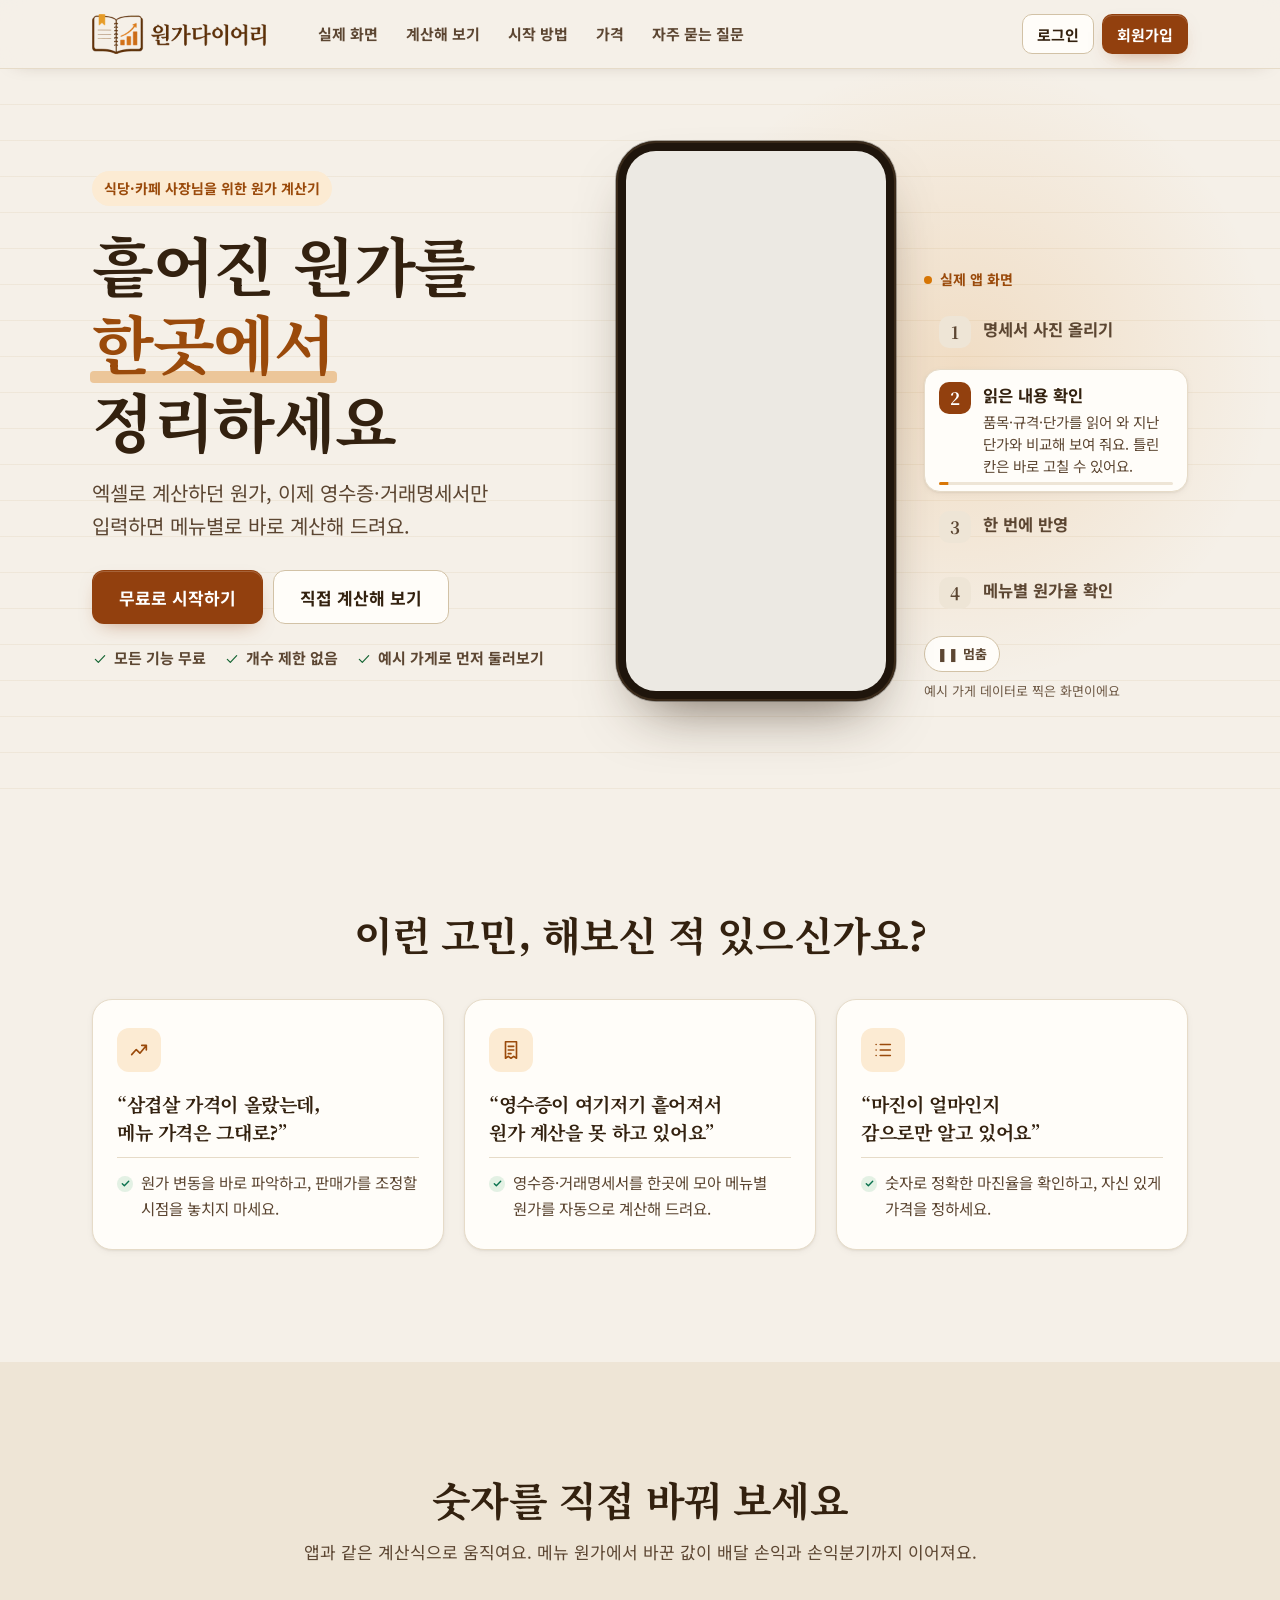
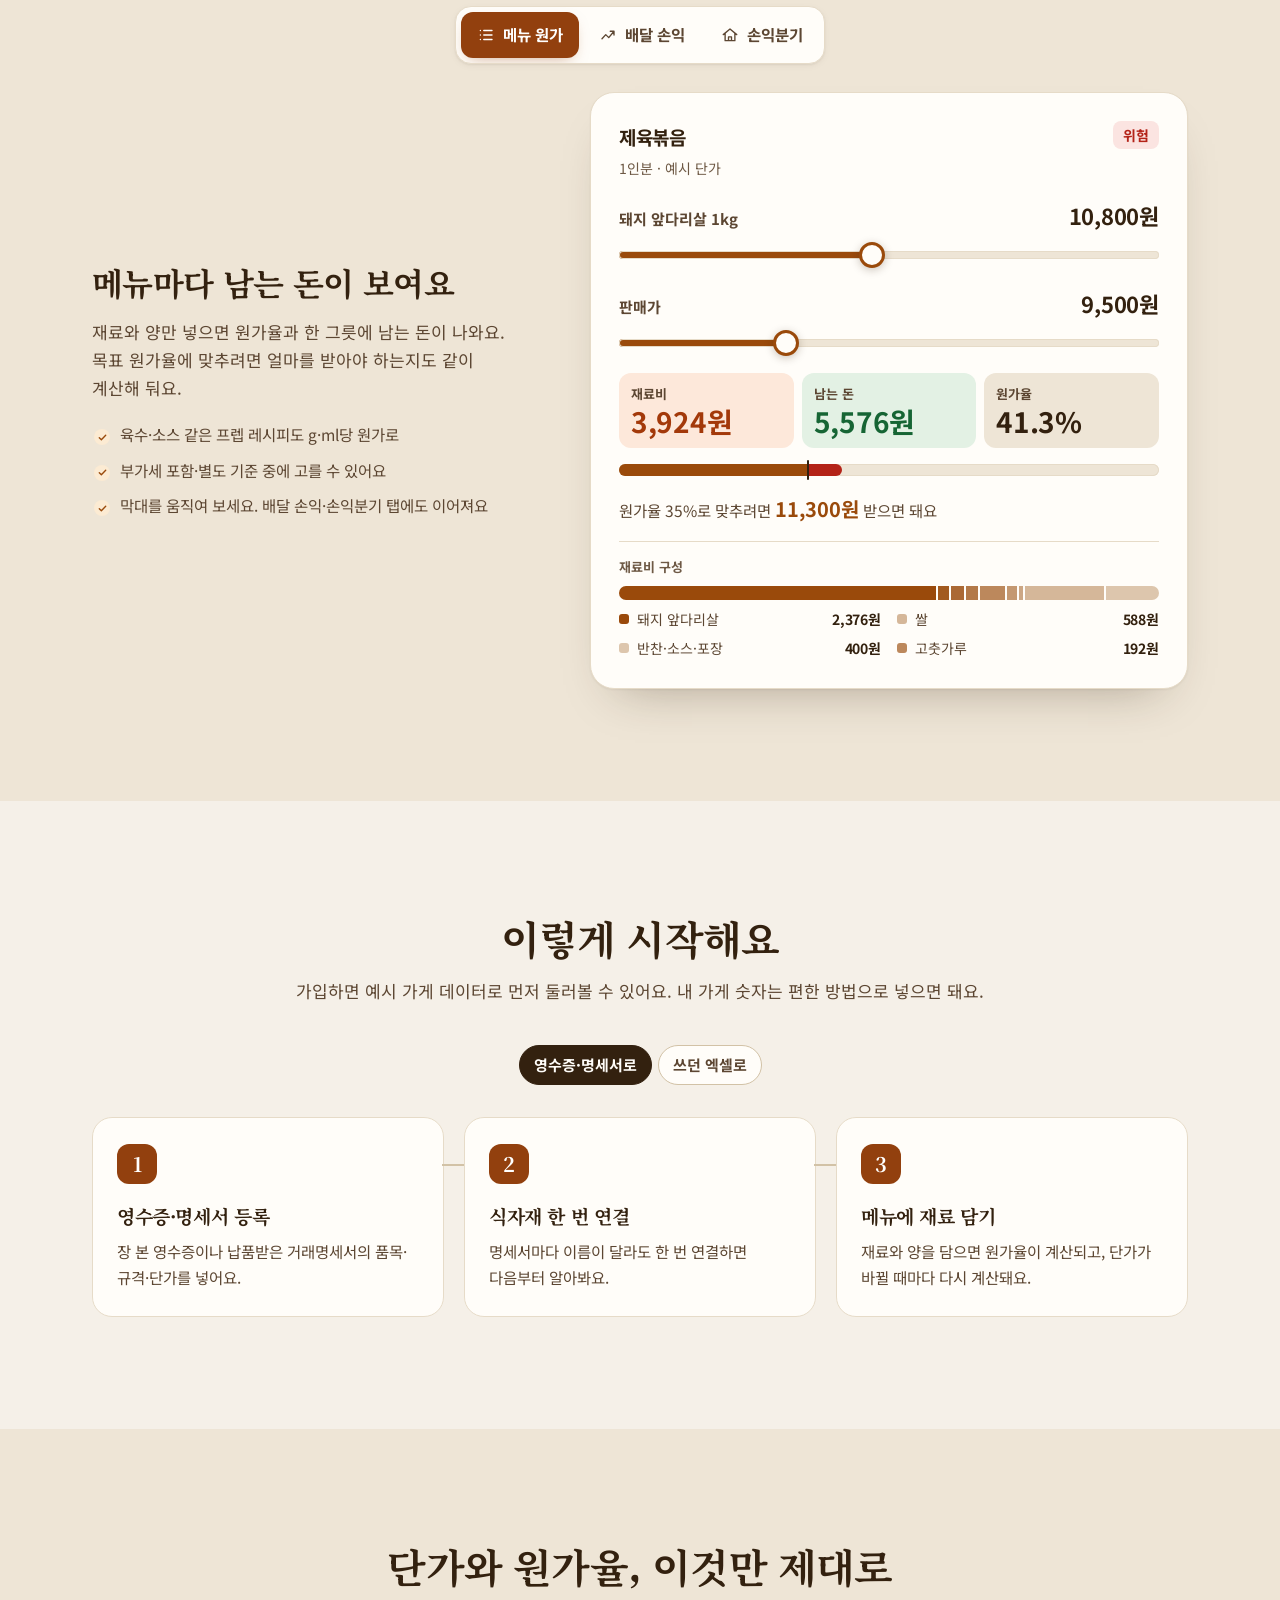
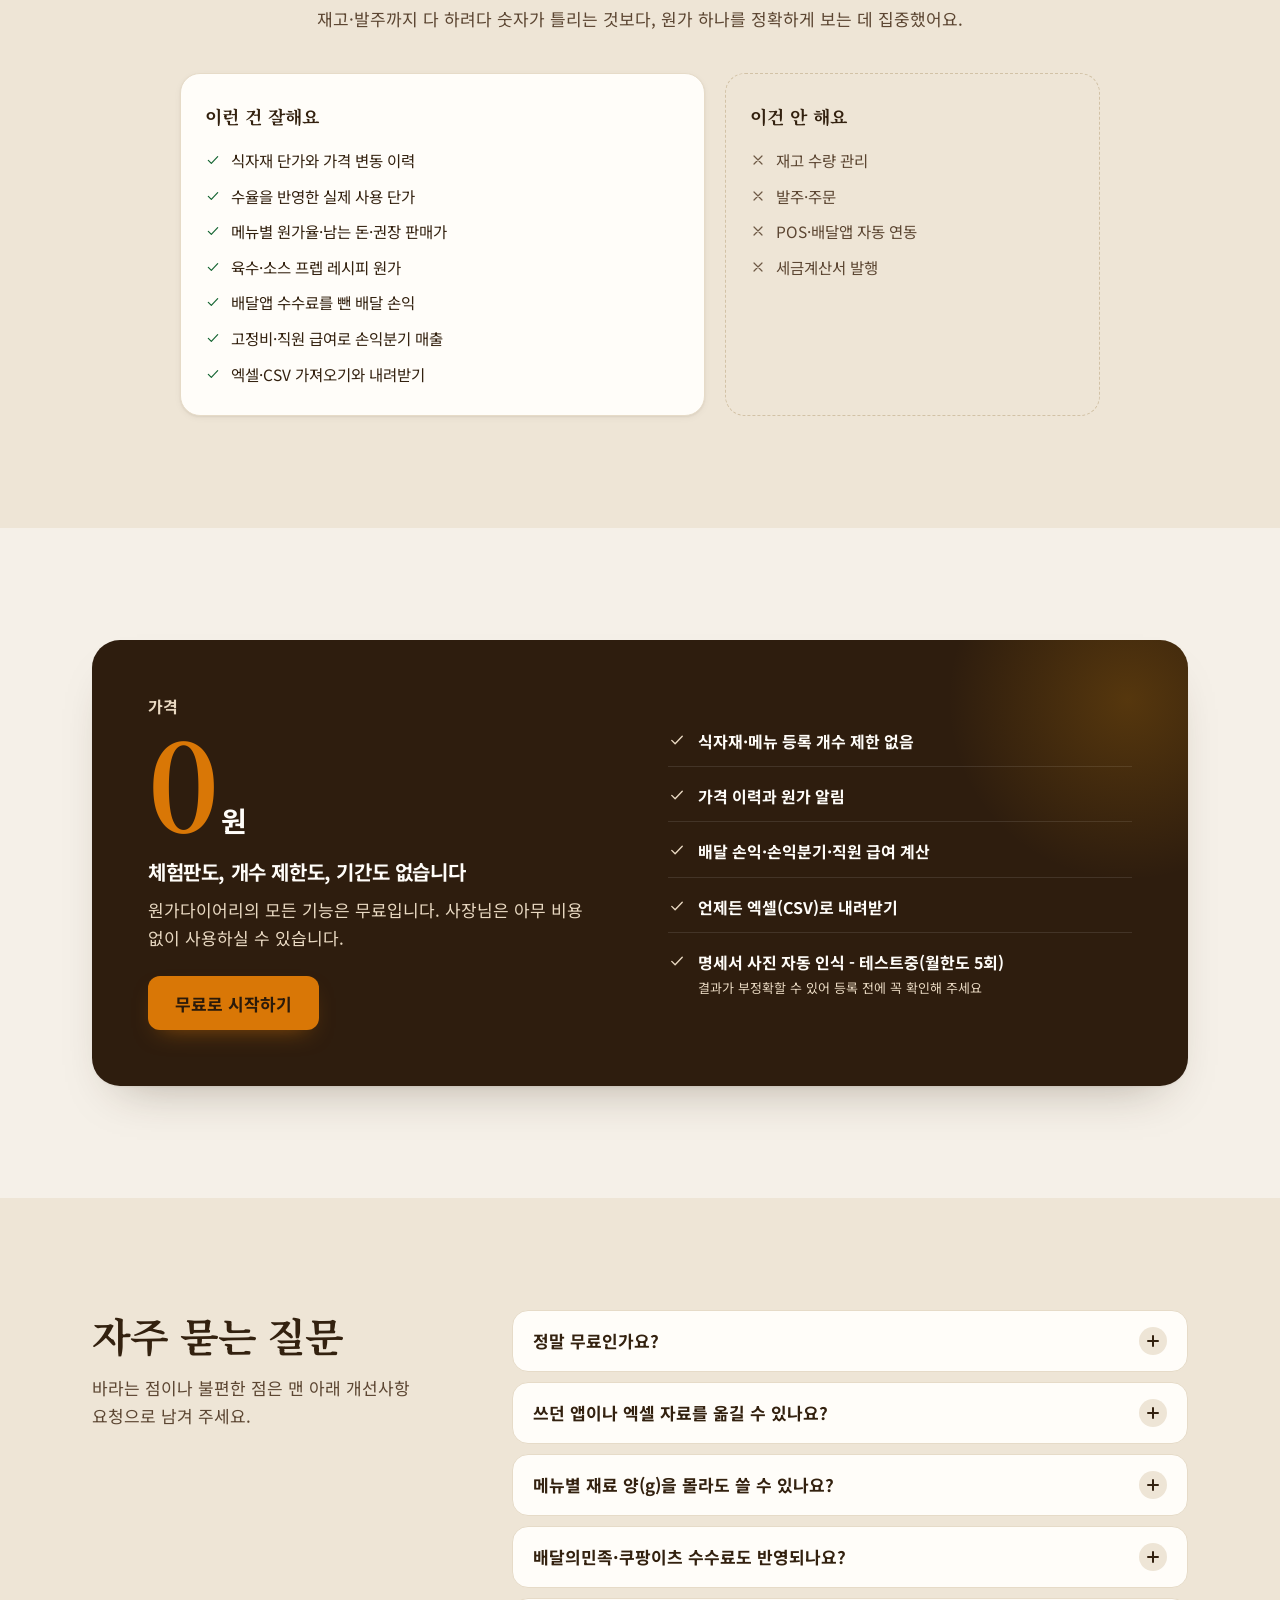
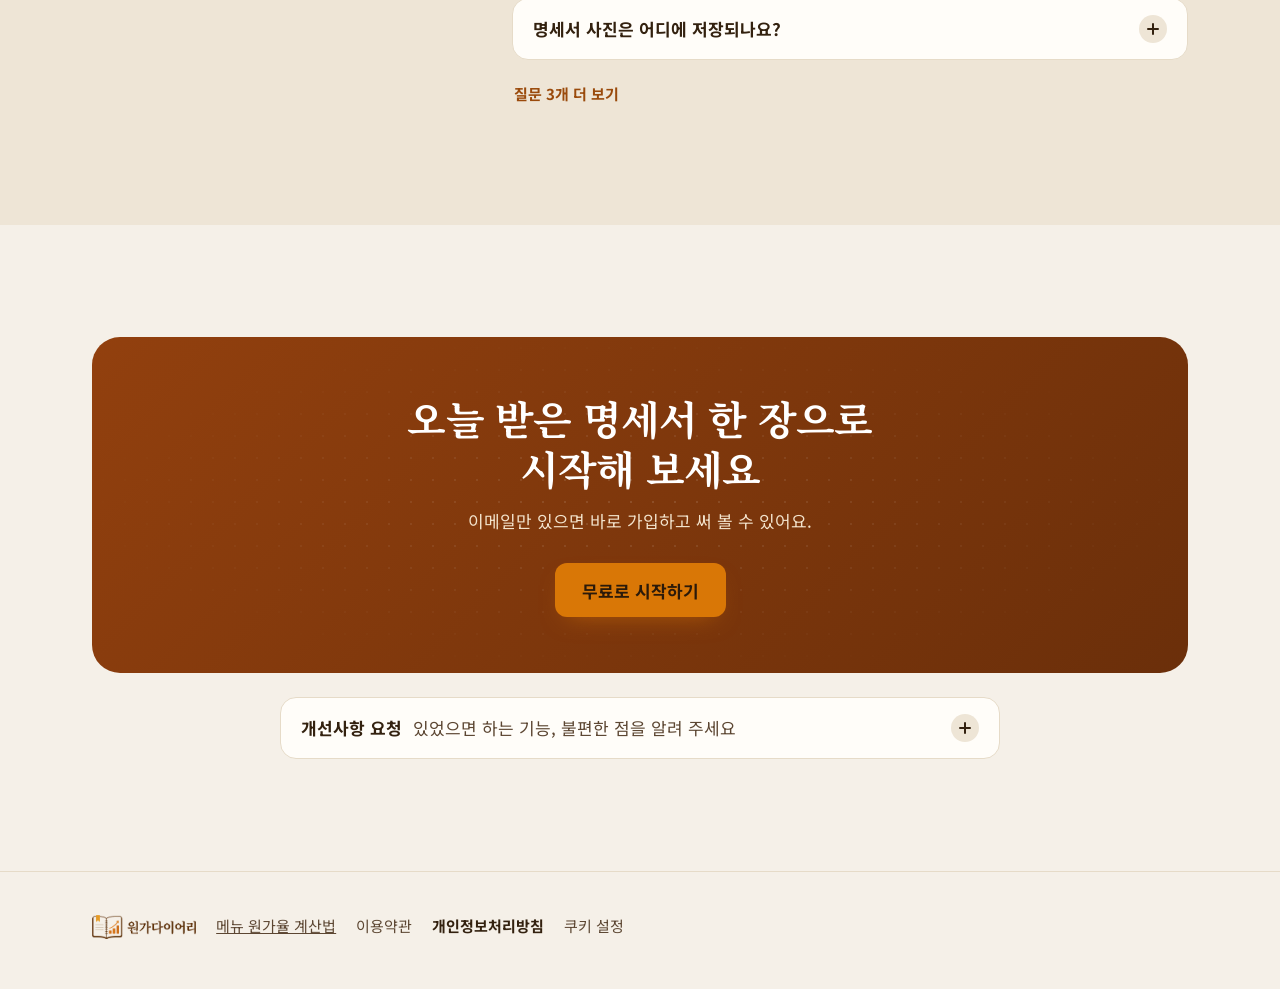
==== static/index.html @ 515caaa8 "Merge pull request #14 from costdiary/claude/project-thread-3vnbvo 내 매출에 한 달 달력 추가 (하루 목표 대비 색)" ====
<!doctype html>
<html lang="ko">
<head>
  <meta charset="utf-8">
  <meta name="viewport" content="width=device-width, initial-scale=1, viewport-fit=cover">
  <title>원가다이어리 · 식당 식자재 단가와 메뉴 원가율 관리</title>
  <meta name="robots" content="index, follow, max-image-preview:large">
  <link rel="canonical" href="https://mycostdiary.com/">
  <meta name="description" content="엑셀로 계산하던 원가, 이제 영수증·거래명세서만 입력하면 메뉴별로 바로 계산해 드려요. 식자재 단가와 메뉴 원가율 관리 앱.">
  <!-- Open Graph -->
  <meta property="og:type" content="website">
  <meta property="og:site_name" content="원가다이어리">
  <meta property="og:url" content="https://mycostdiary.com/">
  <meta property="og:title" content="원가다이어리 · 식당 식자재 단가와 메뉴 원가율 관리">
  <meta property="og:description" content="엑셀로 계산하던 원가, 이제 영수증·거래명세서만 입력하면 메뉴별로 바로 계산해 드려요. 식자재 단가가 오르면 영향받는 메뉴도 바로 알려 드려요.">
  <meta property="og:image" content="https://mycostdiary.com/static/og-image.png">
  <meta property="og:locale" content="ko_KR">
  <!-- Twitter Card -->
  <meta name="twitter:card" content="summary_large_image">
  <meta name="twitter:title" content="원가다이어리 · 식당 식자재 단가와 메뉴 원가율 관리">
  <meta name="twitter:description" content="엑셀로 계산하던 원가, 이제 영수증·거래명세서만 입력하면 메뉴별로 바로 계산해 드려요.">
  <meta name="twitter:image" content="https://mycostdiary.com/static/og-image.png">
  <meta name="theme-color" content="#F5F0E8" media="(prefers-color-scheme: light)">
  <meta name="theme-color" content="#17110B" media="(prefers-color-scheme: dark)">
  <link rel="alternate" type="text/plain" href="/llms.txt" title="AI용 원가다이어리 안내">
  <script type="application/ld+json">
{
 "@context": "https://schema.org",
 "@graph": [
  {
   "@type": "WebSite",
   "@id": "https://mycostdiary.com/#website",
   "url": "https://mycostdiary.com/",
   "name": "원가다이어리",
   "alternateName": [
    "CostDiary",
    "원가 다이어리"
   ],
   "inLanguage": "ko-KR",
   "publisher": {
    "@id": "https://mycostdiary.com/#org"
   }
  },
  {
   "@type": "Organization",
   "@id": "https://mycostdiary.com/#org",
   "name": "원가다이어리",
   "url": "https://mycostdiary.com/",
   "logo": "https://mycostdiary.com/static/brand/logo.png"
  },
  {
   "@type": "SoftwareApplication",
   "@id": "https://mycostdiary.com/#app",
   "name": "원가다이어리",
   "alternateName": "CostDiary",
   "url": "https://mycostdiary.com/",
   "description": "식당·카페 사장님이 영수증이나 거래명세서를 입력하면 식자재 단가를 정리하고 메뉴별 원가율, 한 그릇에 남는 돈, 배달앱 수수료를 뺀 배달 손익, 손익분기 매출을 계산해 주는 무료 웹앱입니다.",
   "applicationCategory": "BusinessApplication",
   "applicationSubCategory": "식당 원가 관리",
   "operatingSystem": "Web, Android, iOS (브라우저·홈 화면 앱)",
   "inLanguage": "ko-KR",
   "audience": {
    "@type": "BusinessAudience",
    "audienceType": "식당·카페·분식·주점 등 외식업 사장님"
   },
   "offers": {
    "@type": "Offer",
    "price": "0",
    "priceCurrency": "KRW",
    "description": "모든 기능 무료, 개수·기간 제한 없음"
   },
   "featureList": [
    "영수증·거래명세서 입력과 사진 자동 인식(월 5회, 테스트중)",
    "식자재 단가와 가격 변동 이력",
    "수율을 반영한 실제 사용 단가",
    "메뉴별 원가율·남는 돈·목표 원가율 권장 판매가",
    "육수·소스 같은 프렙 레시피 원가",
    "배달의민족·쿠팡이츠 수수료와 배달비를 뺀 배달 손익",
    "고정비·직원 급여(주휴수당 포함)로 손익분기 매출",
    "엑셀·CSV 가져오기와 내려받기"
   ],
   "publisher": {
    "@id": "https://mycostdiary.com/#org"
   }
  },
  {
   "@type": "FAQPage",
   "@id": "https://mycostdiary.com/#faq",
   "mainEntity": [
    {
     "@type": "Question",
     "name": "원가다이어리는 무료인가요?",
     "acceptedAnswer": {
      "@type": "Answer",
      "text": "네. 식자재 단가 관리, 메뉴 원가 계산, 배달 손익, 손익분기, 엑셀 가져오기·내려받기 등 지금 있는 기능은 개수 제한 없이 모두 무료예요. 거래명세서 사진 자동 인식만 한 달 5회인데, 인식할 때마다 외부 API 비용이 나가기 때문이에요. 테스트중이라 결과가 부정확할 수 있고, 넘기면 직접 입력하면 돼요."
     }
    },
    {
     "@type": "Question",
     "name": "쓰던 앱이나 엑셀 자료를 옮길 수 있나요?",
     "acceptedAnswer": {
      "@type": "Answer",
      "text": "엑셀(.xlsx)과 CSV 파일을 올리면 제목 줄을 읽어 칸을 자동으로 맞추고, 저장하기 전에 미리 보여 드려요. 칸이 틀리면 직접 고를 수 있어요."
     }
    },
    {
     "@type": "Question",
     "name": "메뉴별 재료 양(g)을 몰라도 쓸 수 있나요?",
     "acceptedAnswer": {
      "@type": "Answer",
      "text": "어림잡아 넣어 두고 단가만 먼저 넣어도 돼요. 나중에 실제로 계량한 값으로 고치면 원가율이 자동으로 다시 계산돼요."
     }
    },
    {
     "@type": "Question",
     "name": "배달의민족·쿠팡이츠 수수료도 반영되나요?",
     "acceptedAnswer": {
      "@type": "Answer",
      "text": "쓰는 앱을 켜고 구간·요율을 맞추면 메뉴마다 배달 한 건에 남는 돈과 배달용 권장 판매가를 계산해요. 앱과 연동하는 것이 아니라 공개된 안내를 바탕으로 한 기본값이라, 정산서와 다르면 직접 고쳐 쓰세요."
     }
    },
    {
     "@type": "Question",
     "name": "명세서마다 식자재 이름이 달라요.",
     "acceptedAnswer": {
      "@type": "Answer",
      "text": "비슷한 이름은 자동으로 연결하고, 못 찾은 이름은 한 번만 골라 주시면 다음부터 기억해요."
     }
    },
    {
     "@type": "Question",
     "name": "수율은 어떻게 계산하나요?",
     "acceptedAnswer": {
      "@type": "Answer",
      "text": "식자재마다 수율(다듬고 남는 비율)을 넣으면 실제로 쓰는 양 기준으로 계산해요. 수율이 90%이면 단가를 0.9로 나눈 값을 원가에 써요."
     }
    },
    {
     "@type": "Question",
     "name": "그만 쓰고 싶으면 어떻게 하나요?",
     "acceptedAnswer": {
      "@type": "Answer",
      "text": "설정에서 계정을 삭제하면 입력한 식자재·메뉴·가격 이력이 모두 지워져요. 그 전에 엑셀(CSV)로 내려받아 둘 수 있어요."
     }
    }
   ]
  }
 ]
}
  </script>
  <link rel="manifest" href="/static/manifest.webmanifest">
  <link rel="icon" href="/static/icon.svg" type="image/svg+xml">
  <link rel="apple-touch-icon" href="/static/brand/touch-icon-192.png">
  <link rel="stylesheet" href="/static/style.css?v=14">
  <link rel="stylesheet" href="/static/fonts/noto/noto.css?v=1">
  <link rel="stylesheet" href="/static/landing.css?v=6">
</head>
<body>
  <a class="skip" href="#main">본문으로 건너뛰기</a>
  <div id="app">
    <!-- 자바스크립트를 실행하지 않는 검색엔진·AI 수집기를 위한 소개 글. 앱이 뜨면 이 내용은 실제 화면으로 바뀝니다. -->
    <main class="seo-pre" lang="ko">
      <h1>원가다이어리 · 식당 식자재 단가와 메뉴 원가율 관리</h1>
      <p>식당·카페 사장님이 영수증이나 거래명세서를 입력하면 식자재 단가를 정리하고 메뉴별 원가율, 한 그릇에 남는 돈, 배달앱 수수료를 뺀 배달 손익, 손익분기 매출을 계산해 주는 무료 웹앱입니다.</p>
      <p>엑셀로 계산하던 원가, 이제 영수증·거래명세서만 입력하면 메뉴별로 바로 계산해 드려요. 모든 기능 무료, 개수 제한 없음, 가입하면 예시 가게로 먼저 둘러볼 수 있어요.</p>
      <section>
        <h2>이런 사장님께 맞아요</h2>
        <ul>
          <li>재료 가격이 올랐는데 어느 메뉴가 얼마나 손해인지 모르는 분</li>
          <li>영수증과 거래명세서가 흩어져 원가 계산을 미뤄 온 분</li>
          <li>마진을 감으로만 알고 있어 판매가를 정하기 어려운 분</li>
          <li>배달 한 건에 수수료와 배달비를 빼고 실제로 얼마 남는지 궁금한 분</li>
        </ul>
      </section>
      <section>
        <h2>할 수 있는 일</h2>
        <ul>
          <li>거래명세서 사진을 올리면 품목·규격·단가를 읽어 지난 단가와 비교해 보여 줘요(월 5회, 테스트중). 영수증은 직접 입력해도 돼요.</li>
          <li>식자재 단가와 가격 변동 이력을 한곳에 모으고, 수율을 반영한 실제 사용 단가를 계산해요.</li>
          <li>메뉴에 재료와 양을 담으면 원가율과 한 그릇에 남는 돈, 목표 원가율에 맞춘 권장 판매가가 나와요. 단가가 바뀌면 영향받는 메뉴가 모두 다시 계산돼요.</li>
          <li>육수·소스 같은 프렙 레시피도 g·ml당 원가로 계산해요. 부가세 포함·별도 기준을 고를 수 있어요.</li>
          <li>배달의민족·쿠팡이츠 중개 수수료, 결제 수수료, 배달비, 부가세를 뺀 배달 한 건의 남는 돈과 앱별 권장 판매가를 계산해요. 앱과 자동 연동하지는 않아요.</li>
          <li>월세 같은 고정비와 직원 급여(주휴수당 포함)를 넣으면 하루 몇 그릇을 팔아야 본전인지, 손익분기 매출을 계산해요.</li>
          <li>쓰던 엑셀(.xlsx)·CSV를 그대로 올려 옮기고, 언제든 엑셀(CSV)로 내려받을 수 있어요.</li>
        </ul>
      </section>
      <section>
        <h2>하지 않는 일</h2>
        <p>재고 수량 관리, 발주·주문, POS·배달앱 자동 연동, 세금계산서 발행은 하지 않아요. 단가와 원가율 하나를 정확하게 보는 데 집중했어요.</p>
      </section>
      <section>
        <h2>가격</h2>
        <p>0원. 체험판도, 개수 제한도, 기간도 없습니다. 거래명세서 사진 자동 인식만 한 달 5회까지예요. 웹 브라우저에서 바로 쓰고, 휴대폰 홈 화면에 앱처럼 추가할 수 있어요.</p>
      </section>
      <section>
        <h2>자주 묻는 질문</h2>
        <h3>원가다이어리는 무료인가요?</h3>
        <p>네. 식자재 단가 관리, 메뉴 원가 계산, 배달 손익, 손익분기, 엑셀 가져오기·내려받기 등 지금 있는 기능은 개수 제한 없이 모두 무료예요. 거래명세서 사진 자동 인식만 한 달 5회인데, 인식할 때마다 외부 API 비용이 나가기 때문이에요. 테스트중이라 결과가 부정확할 수 있고, 넘기면 직접 입력하면 돼요.</p>
        <h3>쓰던 앱이나 엑셀 자료를 옮길 수 있나요?</h3>
        <p>엑셀(.xlsx)과 CSV 파일을 올리면 제목 줄을 읽어 칸을 자동으로 맞추고, 저장하기 전에 미리 보여 드려요. 칸이 틀리면 직접 고를 수 있어요.</p>
        <h3>메뉴별 재료 양(g)을 몰라도 쓸 수 있나요?</h3>
        <p>어림잡아 넣어 두고 단가만 먼저 넣어도 돼요. 나중에 실제로 계량한 값으로 고치면 원가율이 자동으로 다시 계산돼요.</p>
        <h3>배달의민족·쿠팡이츠 수수료도 반영되나요?</h3>
        <p>쓰는 앱을 켜고 구간·요율을 맞추면 메뉴마다 배달 한 건에 남는 돈과 배달용 권장 판매가를 계산해요. 앱과 연동하는 것이 아니라 공개된 안내를 바탕으로 한 기본값이라, 정산서와 다르면 직접 고쳐 쓰세요.</p>
        <h3>명세서마다 식자재 이름이 달라요.</h3>
        <p>비슷한 이름은 자동으로 연결하고, 못 찾은 이름은 한 번만 골라 주시면 다음부터 기억해요.</p>
        <h3>수율은 어떻게 계산하나요?</h3>
        <p>식자재마다 수율(다듬고 남는 비율)을 넣으면 실제로 쓰는 양 기준으로 계산해요. 수율이 90%이면 단가를 0.9로 나눈 값을 원가에 써요.</p>
        <h3>그만 쓰고 싶으면 어떻게 하나요?</h3>
        <p>설정에서 계정을 삭제하면 입력한 식자재·메뉴·가격 이력이 모두 지워져요. 그 전에 엑셀(CSV)로 내려받아 둘 수 있어요.</p>
      </section>
      <section>
        <h2>더 읽어 보기</h2>
        <ul>
          <li><a href="/guide/menu-cost-rate">식당 메뉴 원가율 계산하는 법 (공식과 예시)</a></li>
        </ul>
      </section>
      <p><a href="https://mycostdiary.com/">원가다이어리 무료로 시작하기</a></p>
    </main>
  </div>
  <div id="toasts" class="toasts" role="status" aria-live="polite"></div>
  <noscript><p class="noscript">원가다이어리는 자바스크립트를 켜야 사용할 수 있습니다.</p></noscript>
  <script type="module" src="/static/js/main.js?v=24"></script>
  <script type="module" src="/static/js/inspect.js"></script>
</body>
</html>
---- static/style.css ----
/* 원가다이어리 앱 화면. 랜딩과 같은 브랜드: 크림 종이, 갈색 잉크, 앰버 형광펜.
   제목은 Noto Serif KR, 본문·숫자는 Noto Sans KR(static/fonts/noto/noto.css). */

@font-face {
  font-family: "Barlow Condensed";
  font-weight: 600;
  font-style: normal;
  font-display: swap;
  src: url("/static/fonts/barlow-condensed-latin-600-normal.woff2") format("woff2");
}
@font-face {
  font-family: "Barlow Condensed";
  font-weight: 700;
  font-style: normal;
  font-display: swap;
  src: url("/static/fonts/barlow-condensed-latin-700-normal.woff2") format("woff2");
}

:root {
  /* 원가다이어리 브랜드(랜딩 static/landing.css의 .lp와 같은 팔레트): 다이어리 종이(크림) 바탕에
     짙은 갈색 글씨, 버튼·링크는 로고의 갈색, 앰버는 형광펜·포인트에만.
     변수 이름(--blue 등)은 예전 그대로 두고 값만 바꿨다 — 화면 코드 수백 곳을 건드리지 않으려고.
     글자 대비는 모두 4.5:1 이상(바탕·카드 위 기준). */
  --paper: #F5F0E8;
  --sheet: #FFFDF9;
  --sheet-2: #F7F0E4;
  --ink: #33210F;
  --ink-2: #5C4632;
  --ink-3: #6E5945;
  --rule: #E6DBC8;
  --rule-2: #D2C2A6;
  --blue: #9A4A0B;
  --blue-2: #7C3A08;
  --blue-soft: #FCEBD3;
  --btn: #92400E;
  --btn-2: #7A350B;
  --bar: #6B4A2B;
  --red: #B42318;
  --red-soft: #FBE4E1;
  --green: #166534;
  --green-bar: #1F7A45;
  --green-soft: #E3F1E4;
  --orange: #A3390A;
  --orange-soft: #FDE8DA;
  --amber: #8A5205;
  --amber-soft: #FBEFD2;
  --hl: #FAD38A;
  --hl-ink: #33210F;
  --scrim: rgba(43, 26, 10, 0.5);
  --font-ui: "Noto Sans KR", "Pretendard Variable", Pretendard, -apple-system, BlinkMacSystemFont, "Apple SD Gothic Neo", "Noto Sans CJK KR", "Malgun Gothic", system-ui, sans-serif;
  --font-head: "Noto Serif KR", "Nanum Myeongjo", "AppleMyungjo", serif;
  --font-num: var(--font-ui);
  --r: 10px;
  --r-sm: 6px;
  --r-lg: 14px;
  --rail: 232px;
  --shade: 51, 33, 15;
  --shadow-1: 0 1px 2px rgba(var(--shade), 0.06), 0 1px 1px rgba(var(--shade), 0.04);
  --shadow-2: 0 6px 18px -8px rgba(var(--shade), 0.18), 0 2px 5px rgba(var(--shade), 0.05);
  --shadow-3: 0 24px 56px -20px rgba(var(--shade), 0.32);
}

@media (prefers-color-scheme: dark) {
  :root {
    /* 어두울 때: 짙은 고동색 바탕, 글씨는 크림, 강조는 밝은 앰버. */
    --paper: #17110B;
    --sheet: #221911;
    --sheet-2: #2B2017;
    --ink: #F5EDE1;
    --ink-2: #D9C9B3;
    --ink-3: #B39E86;
    --rule: #3A2C1E;
    --rule-2: #4F3D2B;
    --blue: #F4A54C;
    --blue-2: #F7BC74;
    --blue-soft: #3A2612;
    --btn: #B45309;
    --btn-2: #9A4A0B;
    --bar: #C9A47A;
    --red: #FF8A80;
    --red-soft: #3A1A18;
    --green: #6EDC9A;
    --green-bar: #3FB673;
    --green-soft: #15301F;
    --orange: #FF9A6B;
    --orange-soft: #3A2117;
    --amber: #F5C060;
    --amber-soft: #33270F;
    --hl: #F59E0B;
    --hl-ink: #1E1206;
    --scrim: rgba(6, 4, 2, 0.72);
    --shade: 0, 0, 0;
    --shadow-1: 0 1px 2px rgba(0, 0, 0, 0.35), 0 1px 1px rgba(0, 0, 0, 0.25);
    --shadow-2: 0 6px 18px -8px rgba(0, 0, 0, 0.5), 0 2px 5px rgba(0, 0, 0, 0.35);
    --shadow-3: 0 24px 56px -20px rgba(0, 0, 0, 0.6);
  }
}

*, *::before, *::after { box-sizing: border-box; }
html { -webkit-text-size-adjust: 100%; scroll-padding-top: 72px; }
body {
  margin: 0;
  background: var(--paper);
  color: var(--ink);
  font: 400 16px/1.6 var(--font-ui);
  word-break: keep-all;
  overflow-wrap: anywhere;
  -webkit-font-smoothing: antialiased;
}
h1, h2, h3, h4, p, ul, ol, dl, dd, figure { margin: 0; }
h1, h2, h3 { text-wrap: balance; }
ul, ol { padding: 0; list-style: none; }
button, input, select, textarea { font: inherit; color: inherit; }
button, a, summary, label.sw { touch-action: manipulation; }
button { cursor: pointer; -webkit-tap-highlight-color: transparent; }
a { color: var(--blue); }
img, svg { display: block; max-width: 100%; }
:focus-visible { outline: 2px solid var(--blue); outline-offset: 2px; }
/* 브라우저가 기본으로 칠해 주는 것들(드래그 선택, 커서, 체크박스, 스크롤바)도 같은 팔레트로 맞춘다. */
::selection { background: var(--hl); color: var(--hl-ink); }
:root { color-scheme: light; accent-color: var(--blue); caret-color: var(--blue); scrollbar-color: var(--rule-2) transparent; }
/* 어두운 화면에서 체크박스·라디오·날짜 달력 아이콘이 하얗게 튀거나 안 보이던 문제: 브라우저 기본 부품도 어둡게 그리게 한다. */
@media (prefers-color-scheme: dark) { :root { color-scheme: dark; } }
::-webkit-scrollbar { width: 12px; height: 12px; }
::-webkit-scrollbar-thumb { background: var(--rule-2); border: 3px solid transparent; background-clip: content-box; border-radius: 999px; }
::-webkit-scrollbar-thumb:hover { background: var(--ink-3); background-clip: content-box; }
::-webkit-scrollbar-track { background: transparent; }
[hidden] { display: none !important; }

.sr { position: absolute; width: 1px; height: 1px; overflow: hidden; clip: rect(0 0 0 0); white-space: nowrap; }
.skip { position: absolute; left: 8px; top: -60px; z-index: 100; background: var(--btn); color: #fff; padding: 8px 12px; border-radius: var(--r); }
.skip:focus { top: 8px; }
.noscript { padding: 24px; text-align: center; }

/* 숫자 */
.n { font-family: var(--font-num); font-weight: 700; font-size: 1.04em; font-variant-numeric: tabular-nums lining-nums; letter-spacing: -0.01em; }
.nu { white-space: nowrap; }
.nu .u { margin-left: 1px; font-size: 0.82em; font-weight: 500; color: var(--ink-2); }
.muted { color: var(--ink-2); }
.small { font-size: 0.875rem; }
.xs { font-size: 0.8125rem; }
.right { text-align: right; }

/* ------------------------------------------------------------ 앱 틀 */
.app { min-height: 100dvh; display: flex; flex-direction: column; }
.topbar {
  position: sticky; top: 0; z-index: 20;
  background: var(--sheet);
  border-bottom: 1px solid var(--rule);
  box-shadow: 0 2px 8px rgba(var(--shade), 0.05);
  padding: env(safe-area-inset-top) 16px 0;
}
.topbar-in { height: 52px; max-width: 960px; margin: 0 auto; display: flex; align-items: center; gap: 10px; }
.brand { display: inline-flex; align-items: center; gap: 8px; color: var(--ink); text-decoration: none; font-weight: 800; font-size: 1.0625rem; letter-spacing: -0.02em; }
.brand img { width: 26px; height: 26px; border-radius: 6px; }
.brand .brand-logo { width: auto; height: 28px; border-radius: 0; }
.brand .brand-logo.is-dark { display: none; }
@media (prefers-color-scheme: dark) { .brand .brand-logo.is-light { display: none; } .brand .brand-logo.is-dark { display: block; } }
.topbar-store { flex: 1; min-width: 0; color: var(--ink-2); font-size: 0.875rem; white-space: nowrap; overflow: hidden; text-overflow: ellipsis; }
.plan-chip { flex: none; font-size: 0.8125rem; font-weight: 700; text-decoration: none; padding: 3px 9px; border: 1.5px solid currentColor; border-radius: var(--r); color: var(--blue); }
.plan-chip.paid { color: var(--green); }
.plan-chip.expired { color: var(--red); }
.market-bell { position: relative; flex: none; }
.tab-disabled { opacity: 0.5; }

.main { flex: 1; width: 100%; max-width: 960px; margin: 0 auto; padding: 16px 16px calc(92px + env(safe-area-inset-bottom)); }

/* 휴대폰 아래 메뉴: 5칸 고정(홈·식자재·명세서·메뉴·전체). 칸이 넘쳐 옆으로 밀리지 않게 스크롤 없이 나눈다. */
.tabbar {
  position: fixed; left: 0; right: 0; bottom: 0; z-index: 30;
  display: grid; grid-template-columns: repeat(5, minmax(0, 1fr));
  background: var(--sheet); border-top: 1px solid var(--rule);
  box-shadow: 0 -2px 8px rgba(var(--shade), 0.05);
  padding-bottom: env(safe-area-inset-bottom);
}
.tab {
  position: relative; display: flex; flex-direction: column; align-items: center; justify-content: center; gap: 2px;
  min-height: 58px; padding: 6px 0 5px; color: var(--ink-2); text-decoration: none; font-size: 0.75rem; font-weight: 500;
}
.tab[aria-current="page"] { color: var(--blue); font-weight: 800; }
.tab[aria-current="page"]::before { content: ""; position: absolute; top: -1px; left: 22%; right: 22%; height: 3px; border-radius: 0 0 3px 3px; background: var(--blue); }
/* 가운데 '명세서'는 가장 자주 하는 일이라 버튼처럼 채운다. 선택 표시(위 막대)는 다른 칸과 같다. */
.tab-main .tab-ic { display: inline-grid; place-items: center; width: 48px; height: 30px; background: var(--btn); color: #fff; border-radius: 999px; }
.tab-main[aria-current="page"] .tab-ic { background: var(--btn-2); }
.tab-main[aria-current="page"]::before { display: none; }

/* PC 왼쪽 메뉴: 분류별 전체 목록. 휴대폰에서는 숨긴다. */
.rail { display: none; }
.rail-brand { display: inline-flex; margin: 2px 8px 14px; }
.rail-h { margin: 14px 12px 4px; color: var(--ink-3); font-size: 0.75rem; font-weight: 700; letter-spacing: 0.02em; }
.rail-item {
  position: relative; display: flex; align-items: center; gap: 12px; min-height: 40px; padding: 0 12px;
  border-radius: var(--r); color: var(--ink-2); text-decoration: none; font-size: 0.9375rem; font-weight: 500;
}
.rail-item svg { flex: none; }
.rail-item:hover { background: var(--sheet-2); color: var(--ink); }
.rail-item[aria-current="page"] { background: var(--blue-soft); color: var(--blue); font-weight: 800; }
.rail-item[aria-current="page"]::before { content: ""; position: absolute; left: 0; top: 9px; bottom: 9px; width: 3px; border-radius: 0 3px 3px 0; background: var(--blue); }
/* '명세서 올리기'는 아이콘만 버튼색으로 — 늘 선택된 것처럼 보이지 않게 배경은 다른 줄과 같다. */
.rail-main svg { color: var(--btn); }

@media (min-width: 960px) {
  .app { padding-left: var(--rail); }
  .topbar .brand { display: none; }
  .tabbar { display: none; }
  .rail {
    display: block; position: fixed; z-index: 30; top: 0; bottom: 0; left: 0; width: var(--rail); overflow-y: auto;
    background: var(--sheet); border-right: 1px solid var(--rule); box-shadow: 2px 0 8px rgba(var(--shade), 0.04);
    padding: 16px 12px 24px;
  }
  .main { padding-bottom: 48px; }
  .back-more { display: none; } /* PC는 왼쪽 메뉴가 늘 보여서 '전체 메뉴로' 버튼이 필요 없다 */
}

/* 상단 종(알림 센터) */
.notif-bell { position: relative; flex: none; color: var(--ink-2); }
.notif-bell .badge, .market-bell .badge {
  position: absolute; top: 3px; right: 1px; min-width: 18px; height: 18px; padding: 0 4px;
  display: inline-grid; place-items: center; border-radius: 999px; background: var(--red); color: #fff;
  border: 2px solid var(--sheet); font-size: 0.625rem; font-weight: 800; line-height: 1; font-family: var(--font-num);
}

/* ------------------------------------------------------------ 명세표 블록 */
.sheet {
  background: var(--sheet);
  border: 1px solid var(--rule);
  border-radius: var(--r-lg);
  box-shadow: var(--shadow-1);
  padding: 16px 18px 18px;
}
.sheet + .sheet, .stack > * + * { margin-top: 16px; }
.sheet-h { display: flex; align-items: baseline; justify-content: space-between; gap: 12px; margin-bottom: 8px; }
.sheet-h h2 { font-family: var(--font-head); font-size: 1.0625rem; font-weight: 700; letter-spacing: -0.01em; }
.sheet-h .sub { color: var(--ink-2); font-size: 0.8125rem; }
.sheet-h .seg { margin-top: 0; } /* .seg는 보통 문단 아래에서 띄우려고 margin-top을 두지만, 제목 옆(.sheet-h)에선 필요 없음 */
.page-h { display: flex; align-items: center; justify-content: space-between; gap: 12px; margin: 4px 0 14px; }
.page-h h1 { font-family: var(--font-head); font-size: 1.5rem; font-weight: 700; letter-spacing: -0.02em; }
.page-h .sub { color: var(--ink-2); font-size: 0.875rem; font-weight: 400; margin-left: 6px; }
.cols { display: grid; gap: 16px; align-items: start; }
@media (min-width: 900px) { .cols { grid-template-columns: minmax(0, 3fr) minmax(0, 2fr); } }

.banner { display: flex; gap: 10px; align-items: flex-start; padding: 12px 14px; margin-bottom: 16px; border: 1px solid var(--red); border-left-width: 1px; border-radius: var(--r); background: var(--red-soft); font-size: 0.9375rem; }
.banner.info { border-color: var(--blue); background: var(--blue-soft); }
.banner.warn { border-color: var(--amber); background: var(--amber-soft); }
.banner b { font-weight: 800; }

/* 목록 줄 */
.rows > li { border-top: 1px solid var(--rule); }
.rows > li:first-child { border-top: 0; }
.row {
  display: grid; grid-template-columns: minmax(0, 1fr) auto; gap: 2px 14px; align-items: center;
  width: 100%; padding: 12px 0; background: none; border: 0; text-align: left; color: inherit; text-decoration: none;
}
a.row:hover, button.row:hover { background: var(--sheet-2); border-radius: var(--r); }
.row-main { min-width: 0; }
.row-title { font-weight: 700; }
.row-sub { color: var(--ink-2); font-size: 0.8125rem; }
.row-end { text-align: right; display: flex; flex-direction: column; align-items: flex-end; gap: 2px; }
.row-wide { grid-column: 1 / -1; }
.tag { display: inline-block; padding: 0 5px; margin-left: 4px; border: 1px solid var(--rule-2); border-radius: var(--r-sm); font-size: 0.6875rem; font-weight: 700; color: var(--ink-2); vertical-align: 2px; }
.tag.warn { color: var(--amber); border-color: var(--amber); }

/* 오른 가격 표시(형광펜) */
.chg {
  display: inline-block; padding: 0 5px; font-family: var(--font-num); font-weight: 700; font-size: 1.0625rem; line-height: 1.35;
  color: var(--hl-ink); white-space: nowrap; border-radius: var(--r-sm);
  background: linear-gradient(transparent 14%, var(--hl) 14% 94%, transparent 94%);
}
.chg.down { color: var(--green); background: linear-gradient(transparent 14%, var(--green-soft) 14% 94%, transparent 94%); }

/* 도장 */
.stamp {
  display: inline-block; padding: 0 6px; border: 2px solid currentColor; border-radius: var(--r-sm);
  font-size: 0.75rem; font-weight: 800; line-height: 1.45; letter-spacing: 0.04em; white-space: nowrap; transform: rotate(-3deg);
}
.stamp.good { color: var(--green); }
.stamp.warn { color: var(--amber); }
.stamp.bad { color: var(--red); }
.stamp.unknown { color: var(--ink-3); }
.stamp.big { font-size: 1.0625rem; padding: 1px 12px; border-width: 3px; border-radius: var(--r-sm); transform: rotate(-5deg); }

/* 마진 막대 — 재료비 | 남는 돈, 목표 눈금 */
/* 막대는 숫자를 거드는 보조 표시다. 예전엔 화면에서 제일 굵고 파래서 정작 숫자보다 먼저 눈에 띄었다. */
.mbar { position: relative; height: 8px; background: var(--sheet-2); border: 1px solid var(--rule); border-radius: 999px; }
.mbar-base, .mbar-over { border-radius: 999px 0 0 999px; }
.mbar.big { height: 12px; }
.mbar i { position: absolute; top: 0; bottom: 0; display: block; }
.mbar-base { left: 0; background: var(--bar); }
.mbar-over { background: var(--red); }
.mbar-up { background: repeating-linear-gradient(135deg, rgba(255, 255, 255, 0.7) 0 3px, transparent 3px 6px); }
.mbar-tick { width: 2px; margin-left: -1px; top: -3px !important; bottom: -3px !important; background: var(--ink); }
.mbar-wrap { position: relative; padding-top: 0; }
.mbar-wrap.has-t { padding-top: 18px; }
.mbar-t { position: absolute; top: 0; transform: translateX(-50%); font-size: 0.75rem; color: var(--ink-2); white-space: nowrap; }
.mbar-l { display: flex; justify-content: space-between; gap: 8px; margin-top: 5px; font-size: 0.8125rem; color: var(--ink-2); }
.mbar-l b { color: var(--ink); }

/* 요약 */
.kpi-label { color: var(--ink-2); font-size: 0.875rem; font-weight: 700; }
.kpi-val { display: flex; align-items: center; gap: 12px; margin: 2px 0 12px; }
.kpi-val .n { font-size: 3.25rem; line-height: 1; font-weight: 700; }
.kpi-val .u { font-size: 1.25rem; font-weight: 700; color: var(--ink-2); margin-left: 2px; }
.kpi-sub { margin-top: 10px; color: var(--ink-2); font-size: 0.875rem; }
.ledger { display: grid; grid-template-columns: repeat(3, 1fr); margin-top: 16px; border-top: 1px solid var(--rule); }
.ledger > div { padding: 10px 10px 0 0; }
.ledger > div + div { padding-left: 12px; border-left: 1px solid var(--rule); }
.ledger dt { color: var(--ink-2); font-size: 0.75rem; }
.ledger dd { font-size: 1.0625rem; font-weight: 700; }

/* 알림 */
.alert-item { padding: 12px 0; border-top: 1px solid var(--rule); }
.alert-item:first-child { border-top: 0; padding-top: 4px; }
.alert-top { display: flex; align-items: baseline; flex-wrap: wrap; gap: 4px 10px; }
.alert-top .name { font-weight: 700; font-size: 1rem; } /* 카드 제목(1.0625rem/800)보다 한 단계 아래로 — 위계가 보이게 */
.alert-top .price { color: var(--ink-2); font-size: 0.875rem; }
.alert-top .when { margin-left: auto; color: var(--ink-3); font-size: 0.75rem; }
.impacts { margin-top: 8px; display: grid; gap: 8px; }
.impact { display: grid; grid-template-columns: minmax(0, 1fr) auto; gap: 3px 12px; align-items: center; text-decoration: none; color: inherit; }
.impact:hover .impact-name { text-decoration: underline; }
.impact-name { font-size: 0.9375rem; }
.impact-num { font-size: 0.875rem; color: var(--ink-2); white-space: nowrap; }
.impact-num b { color: var(--ink); }
.impact .mbar { grid-column: 1 / -1; height: 6px; }

/* ------------------------------------------------------------ 버튼·입력 */
.btn {
  display: inline-flex; align-items: center; justify-content: center; gap: 8px;
  min-height: 44px; padding: 0 18px; border-radius: var(--r);
  border: 1.5px solid var(--btn); background: var(--btn); color: #fff;
  font-weight: 700; text-decoration: none; white-space: nowrap;
  box-shadow: var(--shadow-1);
}
.btn:hover { background: var(--btn-2); border-color: var(--btn-2); }
.btn.ghost, .btn.danger { box-shadow: none; }
.btn.ghost { background: transparent; color: var(--blue); border-color: var(--blue); }
.btn.ghost:hover { background: var(--blue-soft); }
.btn.danger { background: transparent; color: var(--red); border: 2px solid var(--red); }
.btn.danger:hover { background: var(--red-soft); }
.btn.sm { min-height: 36px; padding: 0 12px; font-size: 0.875rem; }
.btn { transition: transform .1s ease-out; }
.btn:active { transform: scale(0.96); }
.btn.block { width: 100%; }
.btn[disabled] { opacity: 0.45; cursor: not-allowed; }
.btn-row { display: flex; flex-wrap: wrap; gap: 10px; }

/* 후원하기: 금액 고르기(사전 정의 금액 버튼 + 직접 입력) */
.donate-amt { display: grid; gap: 10px; }
.donate-amt .input.num { max-width: 180px; }
.social-row { display: flex; flex-direction: column; gap: 8px; margin-bottom: 4px; }
.icon-btn { display: inline-grid; place-items: center; width: 44px; height: 44px; border: 0; background: none; color: var(--ink-2); border-radius: var(--r); transition: transform .1s ease-out; }
.icon-btn:active { transform: scale(0.96); }
.icon-btn:hover { background: var(--sheet-2); color: var(--ink); }
.link-btn { background: none; border: 0; padding: 0; color: var(--blue); text-decoration: underline; text-underline-offset: 3px; font-weight: 600; }

.field { display: grid; gap: 6px; margin-bottom: 14px; }
.field > label, .lbl { font-size: 0.875rem; font-weight: 700; }
.hint { color: var(--ink-2); font-size: 0.8125rem; line-height: 1.45; }
.input, .select, .textarea {
  width: 100%; min-height: 44px; padding: 0 12px;
  background: var(--sheet); border: 1px solid var(--rule-2); border-radius: var(--r); color: var(--ink);
}
.textarea { padding: 10px 12px; min-height: 84px; resize: vertical; line-height: 1.5; }
.input:focus, .select:focus, .textarea:focus { outline: 2px solid var(--blue); outline-offset: 0; border-color: var(--blue); }
.input::placeholder, .textarea::placeholder { color: var(--ink-3); }
.ti { position: relative; }
.ti-list { position: absolute; z-index: 20; left: 0; right: 0; top: 100%; margin: 2px 0 0; padding: 4px 0; list-style: none; max-height: 240px; overflow-y: auto; background: var(--sheet); color: var(--ink); border: 1px solid var(--rule); border-radius: var(--r); box-shadow: 0 6px 18px var(--scrim); }
.ti-list li { padding: 9px 12px; cursor: pointer; }
.ti-list li[aria-selected="true"], .ti-list li:hover { background: var(--blue-soft); }
.input.num { font-family: var(--font-num); font-size: 1.1875rem; font-weight: 700; font-variant-numeric: tabular-nums; }
.select { appearance: none; padding-right: 30px; background-image: linear-gradient(45deg, transparent 50%, var(--ink-2) 50%), linear-gradient(135deg, var(--ink-2) 50%, transparent 50%); background-position: calc(100% - 17px) 50%, calc(100% - 12px) 50%; background-size: 5px 5px; background-repeat: no-repeat; }
.pair { display: grid; grid-template-columns: minmax(0, 1fr) 96px; gap: 8px; }
.two { display: grid; gap: 0 12px; grid-template-columns: minmax(0, 1fr); align-items: start; }
@media (min-width: 560px) { .two { grid-template-columns: repeat(2, minmax(0, 1fr)); } }
.two.keep { grid-template-columns: minmax(0, 1.5fr) minmax(0, 1fr); }
.err { color: var(--red); font-size: 0.8125rem; font-weight: 600; min-height: 1.2em; }
.form-err { padding: 10px 12px; margin-bottom: 12px; border: 1px solid var(--red); border-left-width: 1px; border-radius: var(--r); background: var(--red-soft); font-size: 0.875rem; font-weight: 600; }
.radios { display: grid; gap: 8px; }
.radio { display: flex; gap: 10px; align-items: flex-start; padding: 10px 12px; border: 1px solid var(--rule-2); border-radius: var(--r); background: var(--sheet); cursor: pointer; }
.radio input { margin-top: 4px; accent-color: var(--blue); width: 18px; height: 18px; }
.radio:has(input:checked) { border-color: var(--blue); background: var(--blue-soft); }
.search { position: relative; }
.search .input { padding-left: 38px; }
.search svg { position: absolute; left: 11px; top: 11px; color: var(--ink-3); pointer-events: none; }
.chips { display: flex; flex-wrap: wrap; gap: 8px; margin: 10px 0 4px; }
.chip { min-height: 34px; padding: 0 12px; border: 1px solid var(--rule-2); border-radius: 999px; background: var(--sheet); font-size: 0.875rem; }
.chip[aria-pressed="true"] { background: var(--btn); border-color: var(--btn); color: #fff; font-weight: 700; }

/* ------------------------------------------------------------ 대화상자 */
.dlg {
  width: min(560px, 100vw); max-width: 100vw; max-height: 92dvh; margin: auto 0 0; padding: 0;
  border: 1px solid var(--rule); background: var(--sheet); color: var(--ink);
  border-radius: var(--r-lg) var(--r-lg) 0 0;
  box-shadow: 0 -10px 40px rgba(var(--shade), 0.3); overflow: auto; overscroll-behavior: contain;
}
.dlg.wide { width: min(760px, 100vw); }
.dlg::backdrop { background: var(--scrim); }
.dlg[open] { animation: rise 0.18s ease-out; }
@keyframes rise { from { transform: translateY(24px); opacity: 0; } to { transform: none; opacity: 1; } }
.dlg-h { position: sticky; top: 0; z-index: 2; display: flex; align-items: center; justify-content: space-between; gap: 8px; padding: 10px 8px 10px 16px; background: var(--sheet); border-bottom: 1px solid var(--rule); border-radius: var(--r-lg) var(--r-lg) 0 0; }
.dlg-h h2 { font-family: var(--font-head); font-size: 1.125rem; font-weight: 700; }
.dlg-b { padding: 16px 16px calc(20px + env(safe-area-inset-bottom)); }
@media (min-width: 640px) {
  .dlg { margin: auto; border-radius: var(--r-lg); box-shadow: 0 20px 60px rgba(var(--shade), 0.35); }
  .dlg-h { border-radius: var(--r-lg) var(--r-lg) 0 0; }
}
.dlg-b .btn-row { margin-top: 6px; }

/* 알림창 */
.toasts { position: fixed; left: 50%; bottom: calc(76px + env(safe-area-inset-bottom)); transform: translateX(-50%); z-index: 80; display: grid; gap: 8px; width: min(440px, calc(100vw - 32px)); pointer-events: none; }
.toast { padding: 11px 14px; background: var(--ink); color: var(--paper); border-radius: var(--r); font-size: 0.9375rem; font-weight: 600; box-shadow: 0 6px 20px rgba(var(--shade), 0.3); animation: rise 0.18s ease-out; }
.toast.err { background: var(--red); color: #fff; }
@media (min-width: 960px) { .toasts { bottom: 24px; } }

/* 빈 화면·불러오는 중 */
.empty { padding: 20px 4px 8px; }
.empty h2 { font-family: var(--font-head); font-size: 1.125rem; font-weight: 700; margin-bottom: 6px; }
.empty p { color: var(--ink-2); max-width: 46ch; }
.empty .btn-row { margin-top: 14px; }
.skel { height: 120px; margin-bottom: 16px; background: linear-gradient(90deg, var(--sheet) 0 40%, var(--sheet-2) 50%, var(--sheet) 60% 100%) 0 0 / 200% 100%; border: 1px solid var(--rule); border-radius: var(--r-lg); animation: sk 1.2s linear infinite; }
@keyframes sk { to { background-position: -200% 0; } }

/* ------------------------------------------------------------ 메뉴 편집 */
.mrow { display: grid; gap: 8px; grid-template-columns: minmax(0, 1fr) 88px 80px; grid-template-areas: "name name del" "qty unit cost"; padding: 12px 0; border-top: 1px solid var(--rule); }
.mrow:first-of-type { border-top: 0; }
.mrow .m-name { grid-area: name; }
.mrow .m-qty { grid-area: qty; }
.mrow .m-unit { grid-area: unit; }
.mrow .m-cost { grid-area: cost; align-self: center; text-align: right; font-size: 0.9375rem; white-space: nowrap; }
.mrow .m-del { grid-area: del; justify-self: end; }
.mrow .err { grid-column: 1 / -1; min-height: 0; }
.mrow .err:empty { display: none; }
@media (min-width: 640px) {
  .mrow { grid-template-columns: minmax(0, 1fr) 110px 96px 110px 40px; grid-template-areas: "name qty unit cost del"; align-items: center; }
  .mrow .err { grid-column: 1 / 2; }
}
/* 위에 붙어 다니는 원가율 막대. 키보드가 올라와도 가려지지 않도록 아래가 아니라 위에 둔다. */
.sticky-sum {
  position: sticky; top: calc(53px + env(safe-area-inset-top)); z-index: 10;
  margin: 0 0 16px; padding: 8px 16px 10px; background: var(--sheet); border: 1px solid var(--rule-2);
  border-radius: var(--r-lg);
  box-shadow: 0 8px 14px -8px rgba(var(--shade), 0.22);
}
.sum-top { display: flex; align-items: center; gap: 10px; margin-bottom: 6px; }
.sum-top .lbl { font-size: 0.875rem; font-weight: 700; color: var(--ink-2); }
.sum-top .ratio { font-size: 1.625rem; line-height: 1; }
.sum-top .tgt { margin-left: auto; color: var(--ink-2); font-size: 0.8125rem; }
.sum-grid { display: grid; grid-template-columns: repeat(3, minmax(0, 1fr)); gap: 8px 12px; }
.sum-grid dt { color: var(--ink-2); font-size: 0.75rem; }
.sum-grid dd { font-weight: 700; font-size: 1.0625rem; }
.rec { margin-top: 12px; padding-top: 12px; border-top: 1px solid var(--rule); display: flex; align-items: center; justify-content: space-between; gap: 10px; font-size: 0.9375rem; flex-wrap: wrap; }
.mrow .input, .mrow .select { scroll-margin-top: 140px; }
.other { margin-top: 14px; padding-top: 12px; border-top: 1px solid var(--rule); }
.other .field { margin-bottom: 0; }
.more { margin-top: 2px; }
.more > summary { cursor: pointer; list-style: none; padding: 8px 0 10px; color: var(--blue); font-size: 0.875rem; font-weight: 700; }
.more > summary::-webkit-details-marker { display: none; }
.more > summary::before { content: "+"; display: inline-block; width: 1.1em; font-family: var(--font-num); font-size: 1.25em; line-height: 1; }
.more[open] > summary::before { content: "–"; }

/* 명세서 */
.drop { display: grid; gap: 12px; padding: 18px; border: 2px dashed var(--rule-2); border-radius: var(--r-lg); background: var(--sheet-2); text-align: center; justify-items: center; }
.drop p { color: var(--ink-2); max-width: 40ch; }
.reading { display: grid; gap: 12px; justify-items: center; padding: 24px 8px; text-align: center; }
.progress { width: min(260px, 80%); height: 6px; background: var(--blue-soft); overflow: hidden; border-radius: 999px; }
.progress::after { content: ""; display: block; height: 100%; width: 40%; background: var(--blue); animation: slide 1.1s ease-in-out infinite; }
@keyframes slide { from { transform: translateX(-100%); } to { transform: translateX(260%); } }
.thumb { max-height: 160px; width: auto; border: 1px solid var(--rule-2); background: #fff; cursor: zoom-in; }
.review-top { display: flex; gap: 14px; align-items: flex-start; }
.inv-line { padding: 12px 0; border-top: 1px solid var(--rule); display: grid; gap: 8px; }
.inv-line:first-child { border-top: 0; }
.inv-head { display: flex; gap: 10px; align-items: flex-start; }
.inv-head input[type="checkbox"] { width: 22px; height: 22px; margin-top: 2px; accent-color: var(--blue); flex: none; }
.inv-head .t { min-width: 0; flex: 1; }
.inv-head .t b { font-weight: 800; }
.inv-body { display: grid; gap: 8px; grid-template-columns: repeat(2, minmax(0, 1fr)); padding-left: 32px; }
.inv-body .full { grid-column: 1 / -1; }
.inv-body label { display: grid; gap: 3px; font-size: 0.75rem; font-weight: 700; color: var(--ink-2); }
.inv-line.off .inv-body { opacity: 0.5; }
.delta { padding-left: 32px; font-size: 0.875rem; color: var(--ink-2); }
.delta b { color: var(--ink); }
@media (min-width: 720px) {
  .inv-body { grid-template-columns: minmax(0, 1.4fr) 90px 80px 130px; align-items: end; }
  .inv-body .full { grid-column: auto; }
}
.done-row { display: grid; grid-template-columns: minmax(0, 1fr) auto; gap: 4px 12px; align-items: baseline; padding: 10px 0; border-top: 1px solid var(--rule); }
.done-row:first-child { border-top: 0; }
.done-row .was { color: var(--ink-3); text-decoration: line-through; font-size: 0.875rem; }
.zoom { max-width: 100%; max-height: 80dvh; margin: 0 auto; }

/* 가격 이력 */
.hist { margin-top: 6px; }
.hist li { display: grid; grid-template-columns: 5.6rem minmax(0, 1fr) auto; gap: 8px; padding: 6px 0; border-top: 1px solid var(--rule); font-size: 0.875rem; align-items: baseline; }
.hist li:first-child { border-top: 0; }
.h-sec { margin: 18px 0 4px; font-size: 0.875rem; font-weight: 800; padding-bottom: 4px; border-bottom: 2px solid var(--blue); }
.preview { padding: 10px 12px; margin: -4px 0 14px; background: var(--blue-soft); border-left: 4px solid var(--blue); border-radius: 0 var(--r) var(--r) 0; font-size: 0.875rem; }

/* ------------------------------------------------------------ 소개 화면 */
.land-top { display: flex; align-items: center; justify-content: space-between; gap: 12px; max-width: 1080px; margin: 0 auto; padding: 12px 16px; }
.hero {
  border-bottom: 1px solid var(--rule);
  background-color: var(--paper);
  background-image:
    linear-gradient(rgba(200, 88, 10, 0.055) 1px, transparent 1px),
    linear-gradient(90deg, rgba(200, 88, 10, 0.055) 1px, transparent 1px);
  background-size: 36px 36px;
}
.hero-in { max-width: 1080px; margin: 0 auto; padding: 20px 16px 40px; display: grid; gap: 28px; }
.hero h1 { font-size: clamp(1.75rem, 6vw, 2.75rem); line-height: 1.24; letter-spacing: -0.035em; font-weight: 800; max-width: 15em; }
.hero-lead { margin-top: 14px; font-size: 1.0625rem; color: var(--ink-2); max-width: 34em; }
.hero .btn-row { margin-top: 22px; }
.hero-free-note { margin-top: 14px; font-size: 0.875rem; font-weight: 700; color: var(--orange); letter-spacing: -0.01em; }
.hero-note { margin-top: 6px; font-size: 0.8125rem; color: var(--ink-2); max-width: 36em; }
@media (min-width: 920px) {
  .hero-in { grid-template-columns: minmax(0, 1.05fr) minmax(0, 1fr); align-items: center; padding: 48px 16px 64px; gap: 44px; }
}
.sim { padding-bottom: 18px; }
.sim-h { display: flex; justify-content: space-between; align-items: baseline; gap: 8px; }
.sim-h h2 { font-size: 1.1875rem; font-weight: 800; }
.sim-ctl { display: grid; gap: 14px; margin: 14px 0 16px; }
.sim-ctl label { display: grid; gap: 4px; font-size: 0.875rem; font-weight: 700; }
.sim-ctl .v { display: flex; justify-content: space-between; align-items: baseline; }
.sim-ctl .v .n { font-size: 1.375rem; color: var(--blue); }
.sim-res { border-top: 1px solid var(--rule); padding-top: 14px; }
/* 금액(판매금액/재료비)을 메인으로, 원가율은 작은 보조 정보로 — 매출·메뉴 화면 공통 */
.money-row { display: flex; flex-wrap: wrap; gap: 22px; margin-bottom: 10px; }
.money-item dt { color: var(--ink-2); font-size: 0.8125rem; font-weight: 700; }
.money-item dd { display: flex; align-items: baseline; gap: 3px; margin: 2px 0 0; }
.money-item dd .n { font-size: 2.5rem; line-height: 1; font-weight: 700; }
.money-item dd .u { font-size: 1.0625rem; font-weight: 700; color: var(--ink-2); }
.money-item.sm dd .n { font-size: 1.5rem; }
.ratio-line { display: flex; align-items: baseline; gap: 8px; margin: 0 0 12px; color: var(--ink-2); font-size: 0.875rem; }
.ratio-line .n { font-size: 1rem; font-weight: 700; color: var(--ink); }
.sim-facts { display: grid; grid-template-columns: repeat(2, minmax(0, 1fr)); gap: 8px; margin-top: 14px; padding-top: 10px; border-top: 1px solid var(--rule); }
.sim-facts dt { color: var(--ink-2); font-size: 0.75rem; }
.sim-facts dd { font-weight: 700; font-size: 1.0625rem; }
.sim details { margin-top: 12px; font-size: 0.875rem; }
.sim summary { cursor: pointer; color: var(--blue); font-weight: 700; }
.calc { width: 100%; margin-top: 8px; border-collapse: collapse; font-size: 0.8125rem; }
.calc th { text-align: left; font-weight: 700; color: var(--ink-2); border-bottom: 2px solid var(--blue); padding: 4px 4px 4px 0; }
.calc td { padding: 4px 4px 4px 0; border-bottom: 1px solid var(--rule); }
.calc td:not(:first-child), .calc th:not(:first-child) { text-align: right; }
input[type="range"] { width: 100%; height: 28px; accent-color: var(--blue); background: none; }

.sec { max-width: 1080px; margin: 0 auto; padding: 44px 16px 0; }
.sec > h2 { font-size: 1.5rem; font-weight: 800; letter-spacing: -0.025em; margin-bottom: 6px; max-width: 24em; }
.sec > .lead { color: var(--ink-2); max-width: 40em; margin-bottom: 18px; }
.steps { display: grid; gap: 0; border: 1px solid var(--rule-2); border-radius: var(--r-lg); overflow: hidden; background: var(--sheet); box-shadow: var(--shadow-2); }
.step { padding: 16px; border-top: 1px solid var(--rule); }
.step:first-child { border-top: 0; }
.step-no { font-family: var(--font-num); font-weight: 700; font-size: 2rem; line-height: 1; color: var(--blue); }
.step h3 { font-size: 1.0625rem; font-weight: 800; margin: 6px 0 4px; }
.step p { color: var(--ink-2); font-size: 0.9375rem; }
@media (min-width: 760px) {
  .steps { grid-template-columns: repeat(3, 1fr); }
  .step { border-top: 0; border-left: 1px solid var(--rule); }
  .step:first-child { border-left: 0; }
}
.feat-grid { display: grid; gap: 0; border: 1px solid var(--rule-2); border-radius: var(--r-lg); overflow: hidden; background: var(--sheet); box-shadow: var(--shadow-2); }
.feat-card { padding: 16px; border-top: 1px solid var(--rule); color: inherit; }
.feat-card:first-child { border-top: 0; }
.feat-card svg { color: var(--blue); }
.feat-card h3 { font-size: 1.0625rem; font-weight: 800; margin: 10px 0 4px; }
.feat-card p { color: var(--ink-2); font-size: 0.9375rem; }
@media (min-width: 560px) { .feat-grid { grid-template-columns: repeat(2, 1fr); } .feat-card { border-left: 1px solid var(--rule); } .feat-card:nth-child(odd) { border-left: 0; } .feat-card:nth-child(-n+2) { border-top: 0; } }
@media (min-width: 900px) { .feat-grid { grid-template-columns: repeat(3, 1fr); } .feat-card:nth-child(odd) { border-left: 1px solid var(--rule); } .feat-card:nth-child(3n+1) { border-left: 0; } .feat-card:nth-child(-n+3) { border-top: 0; } }
.scope { display: grid; border: 1px solid var(--rule-2); border-radius: var(--r-lg); overflow: hidden; background: var(--sheet); box-shadow: var(--shadow-2); }
.scope > div { padding: 16px; }
.scope > div + div { border-top: 1px solid var(--rule); }
.scope h3 { font-size: 1rem; font-weight: 800; margin-bottom: 8px; color: var(--orange); }
.scope .no h3 { color: var(--ink-2); }
.scope li { padding: 5px 0; border-top: 1px dotted var(--rule-2); font-size: 0.9375rem; }
.scope li:first-child { border-top: 0; }
.scope .no li { color: var(--ink-2); }
/* scope 긍정 행 앞에 오렌지 체크 */
.scope > div:not(.no) li::before { content: '✓ '; color: var(--orange); font-weight: 700; }
.scope .no li::before { content: '✕ '; color: var(--ink-3); font-weight: 700; }
@media (min-width: 760px) { .scope { grid-template-columns: 1.4fr 1fr; } .scope > div + div { border-top: 0; border-left: 1px solid var(--rule); } }
.price-box { display: grid; gap: 16px; padding: 18px 16px; background: var(--sheet); border: 1px solid var(--rule-2); border-radius: var(--r-lg); box-shadow: var(--shadow-2); }
.price-big .n { font-size: 3.5rem; line-height: 1; }
.price-big .u { font-size: 1.125rem; font-weight: 700; color: var(--ink-2); margin-left: 4px; }
.price-box li { padding: 5px 0 5px 22px; position: relative; font-size: 0.9375rem; }
.price-box li::before { content: ""; position: absolute; left: 3px; top: 0.85em; width: 10px; height: 5px; border-left: 2px solid var(--green); border-bottom: 2px solid var(--green); transform: rotate(-45deg); }
@media (min-width: 760px) { .price-box { grid-template-columns: minmax(0, 1fr) minmax(0, 1.2fr); align-items: center; padding: 24px; } }
.faq details { border-top: 1px solid var(--rule); padding: 2px 0; }
.faq details:last-child { border-bottom: 1px solid var(--rule); }
.faq summary { cursor: pointer; padding: 12px 24px 12px 0; font-weight: 700; list-style: none; position: relative; }
.faq summary::-webkit-details-marker { display: none; }
.faq summary::after { content: "+"; position: absolute; right: 4px; top: 8px; font-family: var(--font-num); font-size: 1.5rem; color: var(--blue); }
.faq details[open] summary::after { content: "–"; }
.faq details p { padding: 0 0 14px; color: var(--ink-2); max-width: 46em; }
.foot { max-width: 1080px; margin: 56px auto 0; padding: 20px 16px calc(32px + env(safe-area-inset-bottom)); border-top: 1px solid var(--rule); color: var(--ink-2); font-size: 0.8125rem; display: flex; flex-wrap: wrap; gap: 6px 18px; }

/* 설정 */
.kv { display: grid; grid-template-columns: 6.5rem minmax(0, 1fr); gap: 6px 12px; font-size: 0.9375rem; }
.kv dt { color: var(--ink-2); }
.meter { height: 8px; background: var(--blue-soft); border: 1px solid var(--rule-2); border-radius: 999px; overflow: hidden; margin-top: 4px; }
.meter i { display: block; height: 100%; background: var(--blue); }

@media (prefers-reduced-motion: reduce) {
  *, *::before, *::after { animation-duration: 0.001ms !important; animation-iteration-count: 1 !important; transition-duration: 0.001ms !important; }
}
@media print {
  .tabbar, .rail, .topbar, .toasts, .skip { display: none !important; }
  .app { padding-left: 0; }
}

/* 보완: 편집 화면·명세서 세부 */
.main:focus { outline: none; }
.inv-new[hidden] { display: none; }
.review-top { display: flex; gap: 14px; align-items: flex-start; }
.review-top .thumb { max-height: 120px; max-width: 38%; object-fit: contain; flex: none; }
.rows-note { margin-top: 6px; }

/* ------------------------------------------------------------ 배달앱 수수료·추정 표시 */
.tag.ok { color: var(--green); border-color: var(--green); }
.tag.est { color: var(--blue); border: 1px dashed var(--blue); background: var(--blue-soft); }
.tag.bad { color: var(--red); border-color: var(--red); }

/* 켜고 끄는 스위치. 실제로는 체크박스라서 키보드와 화면 읽기 프로그램이 그대로 동작합니다. */
.sw { position: relative; display: inline-flex; align-items: center; gap: 10px; min-height: 44px; font-weight: 700; font-size: 0.9375rem; cursor: pointer; }
.sw input { z-index: 1; position: absolute; left: 0; top: 50%; width: 46px; height: 28px; margin: -14px 0 0; opacity: 0; cursor: pointer; }
.sw .trk { position: relative; flex: none; width: 46px; height: 26px; border: 2px solid var(--rule-2); border-radius: 999px; background: var(--sheet-2); }
.sw .trk::after { content: ""; position: absolute; top: 2px; left: 2px; width: 18px; height: 18px; border-radius: 50%; background: var(--ink-3); transition: transform 0.15s; }
.sw input:checked + .trk { background: var(--btn); border-color: var(--btn); }
.sw input:checked + .trk::after { transform: translateX(20px); background: #fff; }
.sw input:focus-visible + .trk { outline: 2px solid var(--blue); outline-offset: 2px; }
.sw input:disabled { cursor: not-allowed; }
.sw input:disabled + .trk { opacity: 0.5; }

.chk { display: flex; gap: 10px; align-items: flex-start; min-height: 44px; font-size: 0.9375rem; cursor: pointer; }
.chk input { flex: none; width: 20px; height: 20px; margin-top: 3px; accent-color: var(--blue); }
ul.plain { list-style: disc; padding-left: 1.2em; display: grid; gap: 6px; font-size: 0.875rem; color: var(--ink-2); }
ul.plain.src { list-style: none; padding-left: 0; margin-top: 10px; }
ul.plain.src li { padding-top: 6px; border-top: 1px dotted var(--rule-2); }

.chan { border-top-color: var(--rule-2); }
.chan.on { border-top-color: var(--blue); }
.chan-h { display: flex; align-items: center; justify-content: space-between; flex-wrap: wrap; gap: 4px 12px; }
.chan-t { display: flex; align-items: baseline; flex-wrap: wrap; gap: 2px 8px; min-width: 0; }
.chan-t h2 { font-size: 1.0625rem; font-weight: 800; letter-spacing: -0.01em; }
.chan-t .tag { margin-left: 0; }
.chan-body { margin-top: 10px; padding-top: 14px; border-top: 1px solid var(--rule); }
.chan-warn { margin-bottom: 14px; padding: 10px 12px; border-left: 4px solid var(--amber); border-radius: 0 var(--r) var(--r) 0; background: var(--amber-soft); font-size: 0.875rem; }
.chan-demo { margin: 2px 0 14px; padding: 10px 12px 8px; background: var(--sheet-2); border: 1px solid var(--rule); border-radius: var(--r); }
.chan-demo-h { font-size: 0.8125rem; font-weight: 800; color: var(--ink-2); }
.chan-actions { align-items: center; margin-top: 6px; }
.chan-src { margin-bottom: 14px; }
.how { margin-top: 16px; }
.how > summary { padding: 4px 0 8px; }

/* 명세표 줄: 항목 …… 금액 */
.stmt { display: grid; margin-top: 4px; font-size: 0.9375rem; }
.stmt-r { display: grid; grid-template-columns: minmax(0, 1fr) auto; gap: 12px; align-items: baseline; padding: 5px 0; border-top: 1px dotted var(--rule-2); }
.stmt-r:first-child { border-top: 0; }
.stmt dt { color: var(--ink-2); }
.stmt dd { margin: 0; text-align: right; font-weight: 600; }
.stmt-r.total { margin-top: 3px; padding-top: 7px; border-top: 2px solid var(--blue); }
.stmt-r.total dt { color: var(--ink); font-weight: 800; }
.stmt-r.total dd { font-weight: 800; }
.stmt-r.minus dd { color: var(--ink-2); }
.stmt-r.neg dd { color: var(--red); }
.stmt-r.pos dd { color: var(--green); }

/* 메뉴 편집: 추정한 양, 단가 없음, 배달앱 결과 */
.mrow .m-est { grid-column: 1 / -1; display: flex; flex-wrap: wrap; align-items: center; gap: 4px 8px; font-size: 0.8125rem; color: var(--ink-2); }
.mrow .m-est .tag { margin-left: 0; }
.mrow .m-cost.noprice { color: var(--red); font-weight: 700; font-size: 0.8125rem; }
.sum-est { margin-top: 6px; font-size: 0.8125rem; color: var(--ink-2); }
.sum-est b { color: var(--ink); }
.note-warn { margin-top: 12px; padding: 10px 12px; border-left: 4px solid var(--amber); border-radius: 0 var(--r) var(--r) 0; background: var(--amber-soft); font-size: 0.875rem; }
.note-warn a { font-weight: 700; }
.sheet-tools { display: flex; flex-wrap: wrap; gap: 8px 14px; align-items: center; margin-top: 10px; }
.chan-res { padding: 14px 0; border-top: 1px solid var(--rule); }
.chan-res:first-of-type { border-top: 0; padding-top: 4px; }
.chan-res-h { display: flex; align-items: center; flex-wrap: wrap; gap: 4px 10px; }
.chan-res-h b { font-weight: 800; font-size: 1.0625rem; }
.chan-res-h .tag { margin-left: 0; }
.chan-res-main { display: flex; align-items: baseline; justify-content: space-between; flex-wrap: wrap; gap: 2px 12px; margin: 6px 0 8px; }
.chan-res-main .n { font-size: 1.75rem; line-height: 1.1; }
.chan-res-main .neg { color: var(--red); }
.chan-res-main .pos { color: var(--green); }
.chan-res details { margin-top: 8px; font-size: 0.875rem; }
.chan-res details > summary { cursor: pointer; color: var(--blue); font-weight: 700; }
.chan-res .rec { margin-top: 10px; padding-top: 10px; }
.list-note { margin-top: 6px; }
.list-note.bad { color: var(--red); font-weight: 600; }

.page-h { flex-wrap: wrap; }
.page-h .btn-row { gap: 8px; justify-content: flex-end; }

/* ------------------------------------------------------------ 사진으로 메뉴 만들기·가져오기 */
.drop.over { border-color: var(--blue); background: var(--blue-soft); }
.tips { margin-top: 14px; }
.inv-body.est-body { grid-template-columns: 130px minmax(0, 1fr); align-items: end; }
.inv-body.est-body .full { grid-column: 1 / -1; }
.est-range { display: flex; flex-wrap: wrap; align-items: center; gap: 4px 8px; align-self: center; padding-bottom: 6px; }
.est-range .tag { margin-left: 0; }
@media (min-width: 720px) {
  .inv-body.est-body { grid-template-columns: 140px minmax(0, 1fr) minmax(0, 1.4fr); }
  .inv-body.est-body .full { grid-column: auto; }
}
.imp-fields { display: grid; gap: 0 14px; grid-template-columns: repeat(auto-fit, minmax(250px, 1fr)); margin-top: 6px; }
.imp-header { display: grid; grid-template-columns: auto 90px auto; gap: 8px; align-items: center; margin-top: 4px; }
.imp-header .hint { grid-column: 1 / -1; }
.imp-stats { display: flex; flex-wrap: wrap; gap: 6px 14px; margin: 6px 0 4px; font-size: 0.875rem; color: var(--ink-2); }
.imp-stat b { color: var(--ink); }
.imp-rec { display: grid; grid-template-columns: 24px minmax(0, 1fr); gap: 4px 10px; align-items: start; padding: 12px 0; }
.imp-rec input[type="checkbox"] { width: 22px; height: 22px; margin-top: 2px; accent-color: var(--blue); }
.imp-rec.off .imp-main { opacity: 0.5; }
.imp-main { min-width: 0; display: grid; gap: 2px; }
.imp-err { color: var(--red); font-weight: 600; font-size: 0.875rem; }
.imp-warn { color: var(--amber); font-size: 0.8125rem; }
.imp-row { white-space: nowrap; }
.imp-lines { margin-top: 4px; }
.imp-line { display: flex; flex-wrap: wrap; align-items: center; gap: 4px 10px; padding: 4px 0; border-top: 1px dotted var(--rule-2); font-size: 0.875rem; }
.imp-line:first-child { border-top: 0; }

/* 손익분기 */
.be-rows { display: grid; gap: 8px; margin-top: 8px; }
.be-row { display: grid; grid-template-columns: minmax(0, 1fr) minmax(0, 1fr) auto; gap: 8px; align-items: center; }
.be-big { display: grid; grid-template-columns: repeat(auto-fit, minmax(200px, 1fr)); gap: 14px; margin: 10px 0; }
.be-big .nu .n { font-size: 1.9rem; }
.be-big > div { display: grid; gap: 2px; align-content: start; }

/* 내 매출·주변 상권 */
.prog { margin-top: 10px; }
.bar { height: 8px; background: var(--blue-soft); border-radius: 999px; overflow: hidden; margin-top: 4px; }
.bar > span { display: block; height: 100%; background: var(--blue); }
.day-row { display: flex; justify-content: space-between; align-items: center; gap: 8px; }
.tscroll { overflow-x: auto; max-width: 100%; -webkit-mask-image: linear-gradient(to right, transparent, black 12px, black calc(100% - 24px), transparent); mask-image: linear-gradient(to right, transparent, black 12px, black calc(100% - 24px), transparent); }
.tbl { border-collapse: collapse; font-size: .8125rem; min-width: 100%; }
.tbl th, .tbl td { text-align: left; padding: 4px 8px; border-bottom: 1px solid var(--line, rgba(128,128,128,.3)); white-space: nowrap; }
.seg { display: flex; flex-wrap: wrap; gap: 8px; margin-top: 6px; }
.pick { display: grid; gap: 8px; }
.pick .btn { width: 100%; justify-content: flex-start; text-align: left; height: auto; min-height: 44px; white-space: normal; }

/* 직원 급여 */
.legal-note { margin-top: 4px; }
.staff-list { list-style: none; padding: 0; display: grid; }
.staff { padding: 12px 0; border-top: 1px solid var(--rule-2); }
.staff:first-child { border-top: 0; padding-top: 4px; }
.staff.off .stmt, .staff.off > p { opacity: 0.75; }
.staff-h { display: flex; align-items: center; justify-content: space-between; gap: 8px; }
.staff-h h3 { font-size: 1rem; font-weight: 800; min-width: 0; }
.staff-act { display: flex; align-items: center; gap: 4px; flex: none; }
.staff-act .btn.sm { min-height: 44px; }
.staff-preview { margin-top: 4px; }
.staff-preview .note-warn { margin-top: 8px; }
.check { display: flex; align-items: center; gap: 10px; min-height: 44px; font-size: 0.9375rem; cursor: pointer; }
.check input[type="checkbox"] { width: 22px; height: 22px; accent-color: var(--blue); flex: none; }
.be-labor { display: grid; grid-template-columns: minmax(0, 1fr) auto; gap: 8px; align-items: center; padding: 10px 12px; border: 1px dashed var(--rule-2); border-radius: var(--r); }
.be-labor .n { font-variant-numeric: tabular-nums; }
.be-quick .chip { min-height: 44px; }
.be-quick:empty { display: none; }
.be-quick .chip { transition: transform .1s ease-out; }
.be-quick .chip:active { transform: scale(0.96); }

/* ============================================================ 도매마켓 (판매자 센터) 전용 테마
   /partner(또는 전용 도메인)의 <html data-brand="domae"> 아래에서만 적용된다. 원가노트 화면에는 영향이 없다.
   원가노트가 "파란 잉크의 거래명세표"라면, 도매마켓은 "새벽 시장의 나무 상자와 가격표":
   크라프트지 바탕, 짙은 솔잎색, 가격표 주황. 괘선 대신 둥근 상자 모서리를 쓴다. */
:root[data-brand="domae"] {
  --paper: #f4f1e8;
  --sheet: #fffdf8;
  --sheet-2: #f8f5ec;
  --ink: #1c2420;
  --ink-2: #4d5a52;
  --ink-3: #5b675f;
  --rule: #ddd6c2;
  --rule-2: #bdb49a;
  --blue: #0e5a43;
  --blue-2: #0a4533;
  --blue-soft: #dcefe6;
  --btn: #0e5a43;
  --btn-2: #0a4533;
  --accent: #a34a06;
  --accent-bg: #f08a24;
  --accent-soft: #fdebd3;
  --scrim: rgba(20, 28, 23, 0.55);
  --r: 8px;
  --r-sm: 5px;
  --r-lg: 14px;
  /* 원가다이어리 화면이 크림·갈색 브랜드로 바뀌면서 :root 값이 달라졌다. 도매마켓은 예전 값을 그대로 쓴다. */
  --font-ui: "Pretendard Variable", Pretendard, -apple-system, BlinkMacSystemFont, "Apple SD Gothic Neo", "Noto Sans KR", "Noto Sans CJK KR", "Malgun Gothic", system-ui, sans-serif;
  --font-head: var(--font-ui);
  --font-num: "Barlow Condensed", "Arial Narrow", var(--font-ui);
  --bar: var(--blue);
  --red: #c92a2a;
  --red-soft: #fbe4e4;
  --green: #17784a;
  --green-bar: #1e8e5a;
  --green-soft: #d9f2e5;
  --orange: #c8580a;
  --orange-soft: #fef0e6;
  --amber: #8a5a00;
  --amber-soft: #fff1b8;
  --hl: #ffe066;
  --hl-ink: #14213d;
  --shade: 32, 28, 20;
}
[data-brand="domae"] .n { font-size: 1.14em; letter-spacing: 0.01em; }
@media (prefers-color-scheme: dark) {
  :root[data-brand="domae"] {
    --paper: #0f1512;
    --sheet: #17201b;
    --sheet-2: #1c2822;
    --ink: #e9f0ea;
    --ink-2: #adbcb1;
    --ink-3: #90a096;
    --rule: #2c3c33;
    --rule-2: #3e5347;
    --blue: #7fd3ae;
    --blue-2: #a6e3c8;
    --blue-soft: #1a3a2d;
    --btn: #1f7a5c;
    --btn-2: #19694f;
    --accent: #ffb066;
    --accent-bg: #f08a24;
    --accent-soft: #3a2a17;
    --scrim: rgba(4, 8, 6, 0.72);
    --red: #ff8f8f;
    --red-soft: #3a2220;
    --green: #5fd49c;
    --green-bar: #35b57b;
    --green-soft: #17372a;
    --orange: #f4854a;
    --orange-soft: #3a1f0d;
    --amber: #ffd66b;
    --amber-soft: #3a2f10;
    --hl: #ffe066;
    --hl-ink: #14213d;
    --shade: 0, 0, 0;
  }
}

[data-brand="domae"] .sheet { border: 1px solid var(--rule); border-top: 1px solid var(--rule); border-radius: var(--r-lg); padding: 16px 18px 18px; }
[data-brand="domae"] .btn { border-radius: 999px; }
[data-brand="domae"] .tag { border-radius: 999px; padding: 0 7px; }
[data-brand="domae"] .banner { border-radius: var(--r); border-left-width: 1px; }
[data-brand="domae"] .dlg { border-radius: var(--r-lg); }
[data-brand="domae"] .steps, [data-brand="domae"] .scope, [data-brand="domae"] .price-box { border: 1px solid var(--rule); border-radius: var(--r-lg); overflow: hidden; }
[data-brand="domae"] .hero { background-image: radial-gradient(circle at 1px 1px, rgba(14, 90, 67, 0.13) 1px, transparent 0); background-size: 22px 22px; }
[data-brand="domae"] .hero h1 em { font-style: normal; color: var(--blue); box-shadow: inset 0 -0.38em 0 var(--accent-soft); }
[data-brand="domae"] .topbar { background: var(--sheet); }

/* 브랜드 */
.dm-brand img { width: 28px; height: 28px; border-radius: 7px; }
.dm-brand-t { display: inline-flex; flex-direction: column; line-height: 1.15; letter-spacing: -0.03em; }
.dm-brand-t small { font-size: 0.6875rem; font-weight: 600; color: var(--ink-2); letter-spacing: 0; }
.topbar .dm-brand-t small { display: none; }
.dm-help { flex: none; display: inline-grid; place-items: center; width: 40px; height: 40px; color: var(--ink-2); border-radius: 999px; }
.dm-help:hover { background: var(--blue-soft); color: var(--blue); }

/* 메뉴 */
.dm-nav .tab-ic { position: relative; display: inline-grid; }
.dm-badge {
  position: absolute; top: -5px; right: -10px; min-width: 17px; height: 17px; padding: 0 4px;
  display: inline-grid; place-items: center; border-radius: 999px; background: var(--accent-bg); color: #1c1305;
  font: 800 0.6875rem/1 var(--font-num);
}
.dm-nav .rail-only, .dm-nav .rail-brand, .dm-rail-sep, .dm-rail-foot { display: none; }
/* 휴대폰: 도매마켓 아래 메뉴는 판매자 6칸, 사장님 3칸이라 칸 수를 메뉴 개수에 맞춘다(원가다이어리는 5칸 고정). */
@media (max-width: 959.98px) {
  .dm-nav { grid-template-columns: none; grid-auto-flow: column; grid-auto-columns: minmax(0, 1fr); }
}
.dm-nav .tab[aria-current="page"]::before { border-radius: 0 0 3px 3px; }
@media (min-width: 960px) {
  /* 원가다이어리는 PC에서 아래 메뉴(.tabbar)를 숨기고 따로 .rail을 쓰지만, 도매마켓은 같은 메뉴를 왼쪽 세로 막대로 바꿔 쓴다. */
  .dm-nav {
    top: 0; right: auto; bottom: 0; width: var(--rail);
    display: flex; flex-direction: column; gap: 2px;
    border-top: 0; border-right: 1px solid var(--rule);
    box-shadow: 2px 0 8px rgba(var(--shade), 0.04);
    padding: 84px 12px 16px; background: var(--sheet-2);
  }
  .dm-nav .tab { flex-direction: row; justify-content: flex-start; gap: 12px; min-height: 44px; padding: 0 12px; font-size: 0.9375rem; }
  .dm-nav .rail-brand { display: inline-flex; position: absolute; top: 18px; left: 20px; }
  .dm-nav .rail-brand .dm-brand-t { font-size: 1.1875rem; }
  .dm-nav .rail-only { display: flex; }
  .dm-nav .tab { border-radius: 999px; }
  .dm-nav .tab[aria-current="page"] { background: var(--btn); color: #fff; }
  .dm-nav .tab[aria-current="page"]::before { display: none; }
  .dm-nav .tab-ic { order: 0; }
  .dm-badge { position: static; margin-left: 0; }
  .dm-nav .tab .tab-ic:has(.dm-badge:not([hidden])) { display: inline-flex; align-items: center; gap: 0; }
  .dm-nav .tab-t { flex: 1; }
  .dm-rail-sep { display: block; height: 1px; margin: 10px 12px; background: var(--rule); }
  .dm-rail-foot { display: block; margin-top: auto; padding: 12px; font-size: 0.75rem; line-height: 1.5; color: var(--ink-2); border-top: 1px dashed var(--rule-2); }
  .dm-app .dm-help { display: none; }
}

/* 판매자 홈 */
.dm-hello { margin: 6px 0 18px; }
.dm-hello-k { font-size: 0.8125rem; font-weight: 800; color: var(--accent); letter-spacing: 0.02em; }
.dm-hello h1 { font-size: clamp(1.375rem, 4.5vw, 1.75rem); font-weight: 800; letter-spacing: -0.03em; line-height: 1.3; margin: 2px 0 4px; }
.dm-block { margin-top: 22px; }
.dm-block + .sheet, .dm-page > .sheet + .dm-quick, .dm-page > .dm-stats + .sheet { margin-top: 16px; }
.dm-block-h { font-size: 1.0625rem; font-weight: 800; letter-spacing: -0.01em; margin-bottom: 10px; }
.dm-stats { display: grid; grid-template-columns: repeat(2, minmax(0, 1fr)); gap: 10px; }
.dm-stats.three { grid-template-columns: repeat(auto-fit, minmax(150px, 1fr)); margin-bottom: 16px; }
@media (min-width: 760px) { .dm-stats { grid-template-columns: repeat(4, minmax(0, 1fr)); } }
.dm-stat {
  display: grid; gap: 2px; align-content: start; padding: 14px 14px 12px; color: var(--ink); text-decoration: none;
  background: var(--sheet); border: 1px solid var(--rule); border-radius: var(--r-lg);
}
a.dm-stat { transition: border-color .15s ease-out, transform .1s ease-out; }
a.dm-stat:hover { border-color: var(--blue); }
a.dm-stat:active { transform: scale(0.98); }
.dm-stat.hot { border-color: var(--accent-bg); box-shadow: inset 0 3px 0 var(--accent-bg); }
.dm-stat-l { font-size: 0.8125rem; font-weight: 700; color: var(--ink-2); }
.dm-stat-v .n { font-size: 2.25rem; line-height: 1.1; }
.dm-stat-v .u { margin-left: 3px; font-size: 0.9375rem; font-weight: 700; color: var(--ink-2); }
.dm-stat-s { font-size: 0.8125rem; color: var(--ink-2); }

.dm-todo { display: grid; gap: 8px; }
.dm-todo-row {
  display: grid; grid-template-columns: auto minmax(0, 1fr); gap: 4px 12px; align-items: start; padding: 12px;
  color: var(--ink); text-decoration: none; background: var(--sheet-2); border: 1px solid var(--rule); border-radius: var(--r);
}
.dm-todo-row:hover { border-color: var(--blue); }
.dm-todo-row.urgent { border-color: var(--red); background: var(--red-soft); }
.dm-todo-ic { display: inline-grid; place-items: center; width: 36px; height: 36px; border-radius: 999px; background: var(--blue-soft); color: var(--blue); }
.dm-todo-row.urgent .dm-todo-ic { background: var(--sheet); color: var(--red); }
.dm-todo-main b { font-weight: 800; }
.dm-todo-sub { display: block; font-size: 0.8125rem; color: var(--ink-2); }
.dm-todo-row.urgent .dm-todo-sub { color: var(--ink); }
.dm-todo-cta { grid-column: 2; display: inline-flex; align-items: center; gap: 4px; font-size: 0.875rem; font-weight: 700; color: var(--blue); }
.dm-todo-row.urgent .dm-todo-cta { color: var(--ink); text-decoration: underline; text-underline-offset: 3px; }
@media (min-width: 640px) {
  .dm-todo-row { grid-template-columns: auto minmax(0, 1fr) auto; align-items: center; }
  .dm-todo-cta { grid-column: auto; }
}
.dm-clear { display: flex; gap: 12px; align-items: flex-start; padding: 6px 0 2px; }
.dm-clear > svg { flex: none; margin-top: 2px; color: var(--green); }

.dm-perf { display: grid; grid-template-columns: repeat(2, minmax(0, 1fr)); gap: 12px 16px; margin: 4px 0 6px; }
@media (min-width: 640px) { .dm-perf { grid-template-columns: repeat(4, minmax(0, 1fr)); } }
.dm-perf dt { font-size: 0.8125rem; font-weight: 700; color: var(--ink-2); }
.dm-perf dd .n { font-size: 1.875rem; line-height: 1.15; }
.dm-perf dd .u { margin-left: 2px; font-size: 0.875rem; font-weight: 700; color: var(--ink-2); }
.dm-weeks { margin-top: 14px; padding-top: 12px; border-top: 1px solid var(--rule); }
.dm-weeks-bars { display: grid; grid-template-columns: repeat(8, minmax(0, 1fr)); gap: 6px; align-items: end; margin-top: 8px; }
.dm-weeks-bars li { display: grid; justify-items: center; align-content: end; gap: 3px; min-height: 96px; }
.dm-weeks-bars i { display: block; width: 100%; max-width: 34px; background: var(--rule-2); border-radius: 5px 5px 2px 2px; }
.dm-weeks-bars li.now i { background: var(--blue); }
.dm-weeks-bars .n { font-size: 0.875rem; min-height: 1.2em; }
.dm-weeks-bars .lbl { font-size: 0.6875rem; color: var(--ink-2); white-space: nowrap; }

.dm-check { display: grid; gap: 2px; margin-top: 12px; }
.dm-check li { display: flex; align-items: center; gap: 10px; min-height: 40px; }
.dm-check-ic { flex: none; display: inline-grid; place-items: center; width: 22px; height: 22px; border-radius: 999px; border: 2px solid var(--rule-2); }
.dm-check li.done { color: var(--ink-2); }
.dm-check li.done .dm-check-ic { background: var(--btn); border-color: var(--btn); color: #fff; }
.dm-check a { font-weight: 700; }
.dm-quick { display: flex; flex-wrap: wrap; gap: 10px; margin-top: 18px; }

/* 공통 조각 */
.dm-blind { align-items: center; }
.dm-blind > svg { flex: none; color: var(--blue); }
.dm-preview { margin: -6px 0 14px; font-size: 0.875rem; font-weight: 700; color: var(--blue); min-height: 1.4em; }
.dm-preview:empty { display: none; }
.dm-price { color: var(--ink); font-weight: 800; }
.dm-ended .row-main { opacity: 0.72; }
.dm-next { counter-reset: dmn; display: grid; gap: 10px; margin-top: 12px; }
.dm-next li { counter-increment: dmn; position: relative; padding-left: 38px; font-size: 0.9375rem; color: var(--ink-2); }
.dm-next li b { color: var(--ink); }
.dm-next li::before {
  content: counter(dmn); position: absolute; left: 0; top: 0; width: 26px; height: 26px; display: grid; place-items: center;
  border-radius: 999px; background: var(--blue-soft); color: var(--blue); font: 700 1rem/1 var(--font-num);
}
.dm-conn { padding: 14px 0; }
.dm-conn h3 { display: inline; font-size: 1rem; }
.dm-contact { display: flex; flex-wrap: wrap; align-items: center; gap: 8px 12px; margin-top: 8px; font-size: 0.9375rem; font-weight: 600; }
.dm-quote { margin: 10px 0 0; padding: 10px 12px; background: var(--sheet-2); border-left: 3px solid var(--rule-2); border-radius: 0 var(--r) var(--r) 0; font-size: 0.9375rem; white-space: pre-wrap; }
.dm-links .row { align-items: center; }
.dm-links .row > svg { color: var(--ink-3); }
.dm-rules { display: grid; gap: 12px; }
.dm-rules li { display: grid; grid-template-columns: auto minmax(0, 1fr); gap: 10px; }
.dm-rules li > svg { margin-top: 3px; color: var(--blue); }
.dm-back-h { justify-content: flex-start; }

/* 소개 화면 */
.dm-land .land-top .btn-row { flex-wrap: nowrap; }
.dm-top-cta { display: none; }
@media (min-width: 520px) { .dm-top-cta { display: inline-flex; } }
.dm-kicker { display: inline-block; margin-bottom: 12px; padding: 3px 12px; border-radius: 999px; background: var(--accent-soft); color: var(--accent); font-size: 0.8125rem; font-weight: 800; }
.dm-sample { padding: 0; overflow: hidden; box-shadow: 0 18px 40px -24px rgba(14, 60, 45, 0.45); }
.dm-sample figcaption { padding: 12px 16px; border-bottom: 1px solid var(--rule); font-size: 0.875rem; font-weight: 700; }
.dm-sample figcaption .tag { margin-left: 0; margin-right: 4px; }
.dm-sample-rows li { display: flex; align-items: center; justify-content: space-between; gap: 12px; padding: 12px 16px; border-bottom: 1px solid var(--rule); }
.dm-mask { flex: none; padding: 4px 10px; border-radius: 999px; background: var(--sheet-2); border: 1px dashed var(--rule-2); color: var(--ink-3); font-size: 0.75rem; letter-spacing: 0.12em; }
.dm-sample-foot { padding: 10px 16px 12px; font-size: 0.8125rem; color: var(--ink-2); background: var(--sheet-2); }
.dm-why { display: grid; gap: 12px; }
@media (min-width: 640px) { .dm-why { grid-template-columns: repeat(2, minmax(0, 1fr)); } }
@media (min-width: 1000px) { .dm-why { grid-template-columns: repeat(4, minmax(0, 1fr)); } }
.dm-why-card { padding: 18px 16px; background: var(--sheet); border: 1px solid var(--rule); border-radius: var(--r-lg); }
.dm-why-ic { display: inline-grid; place-items: center; width: 44px; height: 44px; border-radius: 12px; background: var(--blue-soft); color: var(--blue); }
.dm-why-card h3 { margin: 12px 0 4px; font-size: 1.0625rem; font-weight: 800; letter-spacing: -0.01em; }
.dm-why-card p { font-size: 0.9375rem; color: var(--ink-2); }
.dm-join { counter-reset: dmj; display: grid; gap: 0; }
.dm-join li { counter-increment: dmj; position: relative; padding: 9px 0 9px 36px; border-top: 1px dotted var(--rule-2); font-size: 0.9375rem; }
.dm-join li:first-child { border-top: 0; }
.dm-join li::before { content: counter(dmj); position: absolute; left: 0; top: 8px; width: 24px; height: 24px; display: grid; place-items: center; border-radius: 999px; background: var(--btn); color: #fff; font: 700 0.9375rem/1 var(--font-num); }
[data-brand="domae"] .price-box li::before { display: grid; left: 0; top: 8px; width: 24px; height: 24px; border: 0; transform: none; }
[data-brand="domae"] .price-box li { padding-left: 36px; }

/* ═══════════════════════════════════════════════════════════
   랜딩 페이지 UI 개편 — 카운팅·글래스모피즘·탭·아코디언·캐러셀·마퀴·컨페티
   ═══════════════════════════════════════════════════════════ */

/* ─── 헤더 개선 ─── */
.land-top-actions { display: flex; align-items: center; gap: 8px; }

/* ─── 히어로 카피 레이아웃 ─── */
.hero-copy { display: flex; flex-direction: column; justify-content: center; }

/* 히어로 데모 카드: 파란 계열 → 오렌지 계열로 통일 */
.hero .sim-ctl .v .n { color: var(--orange); }
.hero .sim-ctl input[type=range] { accent-color: var(--orange); }
.hero .mbar-base { background: var(--orange); }
.hero .sim summary { color: var(--orange); }
.hero .calc th { border-bottom-color: var(--orange); }

/* ─── iPhone 목업 ─── */
.mock-phone {
  position: relative;
  width: 180px; flex: none;
  background: #1a1714;
  border-radius: 32px;
  padding: 14px 8px 20px;
  box-shadow: 0 24px 48px rgba(0,0,0,.28), 0 0 0 1px rgba(255,255,255,.08) inset;
  align-self: flex-start;
}
.mock-notch {
  width: 60px; height: 10px;
  background: #1a1714;
  border-radius: 999px;
  margin: 0 auto 8px;
  position: relative; z-index: 1;
}
.mock-screen {
  border-radius: 20px;
  overflow: hidden;
  background: #f5f3ef;
  aspect-ratio: 320/580;
}
.mock-screen svg { display: block; width: 100%; height: 100%; }
.mock-home-bar {
  width: 50px; height: 4px;
  background: rgba(255,255,255,.3);
  border-radius: 999px;
  margin: 10px auto 0;
}
@media (max-width: 919px) { .mock-phone { display: none; } }

/* ─── 소셜 프루프 ─── */
.reviews-sec {}
.reviews-grid { display: grid; grid-template-columns: repeat(auto-fit, minmax(260px, 1fr)); gap: 16px; margin-top: 24px; }
.review-card { padding: 20px 22px; border-radius: var(--r-lg); display: flex; flex-direction: column; gap: 12px; }
.review-top { display: flex; align-items: center; gap: 12px; }
.review-emoji { font-size: 1.75rem; line-height: 1; }
.review-name { display: block; font-weight: 800; font-size: 0.9375rem; color: var(--ink); }
.review-sub { display: block; font-size: 0.75rem; color: var(--ink-2); margin-top: 2px; }
.review-text { font-size: 0.9375rem; line-height: 1.65; color: var(--ink); font-style: italic; }

/* ─── Exit-intent 배너 ─── */
.exit-banner {
  position: fixed; bottom: 0; left: 0; right: 0; z-index: 9000;
  transform: translateY(100%); transition: transform .35s cubic-bezier(.22,1,.36,1);
  pointer-events: none;
}
.exit-banner.visible { transform: translateY(0); pointer-events: auto; }
.exit-inner {
  position: relative;
  max-width: 640px; margin: 0 auto 16px;
  background: var(--paper);
  border: 1.5px solid var(--orange);
  border-radius: var(--r-lg);
  padding: 20px 24px 20px;
  box-shadow: 0 8px 32px rgba(0,0,0,.18);
}
.exit-close {
  position: absolute; top: 10px; right: 12px;
  background: none; border: none; font-size: 1.25rem; color: var(--ink-2); cursor: pointer; padding: 4px 8px;
}
.exit-title { font-weight: 800; font-size: 1rem; margin-bottom: 6px; color: var(--ink); }
.exit-sub { font-size: 0.875rem; color: var(--ink-2); margin-bottom: 14px; }
@media (max-width: 680px) { .exit-inner { margin: 0 8px 8px; } }
.hero-demo { display: flex; flex-direction: column; gap: 16px; }
.hero-badge {
  display: inline-flex; align-items: center; gap: 6px;
  padding: 4px 14px; border-radius: 999px;
  background: var(--orange-soft); color: var(--orange);
  font-size: 0.8125rem; font-weight: 700; margin-bottom: 10px;
  width: fit-content;
}
.btn-lg { padding: 12px 24px; font-size: 1.0625rem; }

/* ─── 카운팅 카드 (글래스모피즘) ─── */
.glass {
  background: rgba(255, 255, 255, 0.72);
  backdrop-filter: blur(16px) saturate(1.4);
  -webkit-backdrop-filter: blur(16px) saturate(1.4);
  border: 1px solid rgba(255, 255, 255, 0.55);
  box-shadow: 0 8px 32px -8px rgba(0, 0, 0, 0.14), inset 0 1px 0 rgba(255, 255, 255, 0.8);
}
@media (prefers-color-scheme: dark) {
  .glass {
    background: rgba(30, 32, 36, 0.78);
    border-color: rgba(255, 255, 255, 0.10);
    box-shadow: 0 8px 32px -8px rgba(0, 0, 0, 0.5), inset 0 1px 0 rgba(255, 255, 255, 0.07);
  }
}
.hc-card { border-radius: var(--r-lg); padding: 20px 22px; }
.hc-title { font-size: 0.9375rem; font-weight: 800; margin-bottom: 16px; display: flex; align-items: center; justify-content: space-between; }
.hc-price-tag { font-size: 0.8125rem; font-weight: 600; color: var(--ink-2); }
/* 2열: 재료비(오렌지) + 남는 돈(초록) 메인 */
.hc-grid { display: grid; grid-template-columns: 1fr 1fr; gap: 10px; margin-bottom: 14px; }
.hc-item { display: flex; flex-direction: column; gap: 4px; padding: 12px 14px; border-radius: var(--r); }
.hc-item.cost { background: var(--orange-soft); }
.hc-item.margin { background: var(--green-soft); }
.hc-label { font-size: 0.75rem; color: var(--ink-2); font-weight: 700; letter-spacing: 0.01em; }
.hc-num { font-size: 1.5rem; font-weight: 800; font-variant-numeric: tabular-nums; letter-spacing: -0.03em; color: var(--ink); transition: color 0.2s; line-height: 1.1; }
.hc-item.cost .hc-num { color: var(--orange); }
.hc-item.margin .hc-num { color: var(--green); }
/* 원가율 바 + % 보조 텍스트 */
.hc-ratio-row { display: flex; align-items: center; justify-content: space-between; margin-bottom: 6px; }
.hc-ratio-label { font-size: 0.75rem; color: var(--ink-2); font-weight: 600; }
.hc-ratio-pct { font-size: 0.875rem; font-weight: 800; font-variant-numeric: tabular-nums; color: var(--ink-2); transition: color 0.2s; }
.hc-ratio-pct.ok { color: var(--green); }
.hc-ratio-pct.warn { color: #d97706; }
.hc-ratio-pct.danger { color: var(--red); }
.hc-bar { height: 7px; border-radius: 4px; background: var(--rule); overflow: hidden; margin-bottom: 0; }
.hc-fill { height: 100%; border-radius: 4px; transition: width 0.6s cubic-bezier(0.34, 1.56, 0.64, 1), background-color 0.4s; }
.hc-fill.ok { background: var(--green); }
.hc-fill.warn { background: #d97706; }
.hc-fill.danger { background: var(--red); }
.hc-hint { font-size: 0.75rem; color: var(--ink-3); text-align: center; margin-top: 10px; }

/* ─── 해시태그 마퀴 ─── */
.mq-wrap { overflow: hidden; padding: 10px 0; background: var(--sheet-2); border-top: 1px solid var(--rule); border-bottom: 1px solid var(--rule); }
.mq-track { display: flex; gap: 10px; width: max-content; animation: marquee 28s linear infinite; }
.mq-track:hover { animation-play-state: paused; }
@keyframes marquee {
  0% { transform: translateX(0); }
  100% { transform: translateX(-50%); }
}
.mq-tag { flex-shrink: 0; padding: 5px 14px; border-radius: 999px; background: var(--blue-soft); color: var(--blue); font-size: 0.875rem; font-weight: 600; white-space: nowrap; cursor: default; transition: background 0.15s; }
.mq-tag:hover { background: var(--blue); color: #fff; }

/* ─── 통계 카운터 ─── */
.stats-sec { padding-top: 24px; padding-bottom: 0; }
.stats-grid { display: grid; grid-template-columns: repeat(3, 1fr); gap: 12px; }
.stat-card { padding: 18px 14px; border-radius: var(--r-lg); text-align: center; }
.stat-num { display: block; font-size: clamp(1.5rem, 4vw, 2.25rem); font-weight: 900; letter-spacing: -0.04em; font-variant-numeric: tabular-nums; color: var(--blue); }
.stat-card p { font-size: 0.8125rem; color: var(--ink-2); margin-top: 4px; }

/* ─── 탭 그룹 ─── */
.tab-group { margin-top: 16px; }
.tab-list { display: flex; gap: 2px; border-bottom: 2px solid var(--rule); overflow-x: auto; scrollbar-width: none; }
.tab-list::-webkit-scrollbar { display: none; }
.tab-btn {
  flex-shrink: 0; padding: 10px 20px; border: 0; background: 0; cursor: pointer;
  font: 600 0.9375rem/1 var(--font-ui); color: var(--ink-2);
  border-bottom: 2px solid transparent; margin-bottom: -2px;
  transition: color 0.15s, border-color 0.15s;
}
.tab-btn:hover { color: var(--ink); }
.tab-btn.active { color: var(--blue); border-bottom-color: var(--blue); }
.tab-panels { padding-top: 20px; }
.tab-panel { display: none; }
.tab-panel.active { display: block; }

/* ─── 아코디언 ─── */
.accordion { display: flex; flex-direction: column; gap: 0; border: 1px solid var(--rule-2); border-radius: var(--r-lg); overflow: hidden; background: var(--sheet); }
.acc-item { border-top: 1px solid var(--rule); }
.acc-item:first-child { border-top: 0; }
.acc-header {
  display: flex; align-items: center; justify-content: space-between; gap: 12px;
  width: 100%; padding: 16px 18px; border: 0; background: 0; cursor: pointer;
  font: 700 0.9375rem/1.4 var(--font-ui); color: var(--ink); text-align: left;
  transition: background 0.12s;
}
.acc-header:hover { background: var(--sheet-2); }
.acc-ic { font-size: 1.25rem; font-weight: 400; color: var(--blue); flex-shrink: 0; transition: transform 0.2s; }
.acc-body { max-height: 0; overflow: hidden; transition: max-height 0.3s cubic-bezier(0.4, 0, 0.2, 1); }
.acc-body.open { max-height: 600px; }
.acc-body p { padding: 2px 18px 18px; color: var(--ink-2); font-size: 0.9375rem; line-height: 1.65; }

/* ─── 캐러셀 ─── */
.carousel { position: relative; overflow: hidden; border-radius: var(--r-lg); border: 1px solid var(--rule-2); background: var(--sheet); }
.carousel-track { position: relative; min-height: 160px; }
.carousel-slide { position: absolute; inset: 0; opacity: 0; pointer-events: none; transition: opacity 0.4s cubic-bezier(0.4, 0, 0.2, 1), transform 0.4s cubic-bezier(0.4, 0, 0.2, 1); transform: translateX(20px); }
.carousel-slide.active { opacity: 1; pointer-events: auto; position: relative; transform: translateX(0); }
.carousel-nav { position: absolute; top: 50%; transform: translateY(-50%); z-index: 2; background: var(--paper); border: 1px solid var(--rule); border-radius: 50%; width: 36px; height: 36px; display: grid; place-items: center; cursor: pointer; font-size: 1.25rem; color: var(--ink-2); transition: background 0.12s, color 0.12s; }
.carousel-nav:hover { background: var(--blue); color: #fff; border-color: var(--blue); }
.carousel-nav.prev { left: 8px; }
.carousel-nav.next { right: 8px; }
.carousel-dots { display: flex; justify-content: center; gap: 6px; padding: 10px 0 14px; }
.carousel-dot { width: 8px; height: 8px; border-radius: 50%; border: 0; background: var(--rule-2); cursor: pointer; transition: background 0.15s, transform 0.15s; }
.carousel-dot.active { background: var(--blue); transform: scale(1.3); }
.feat-carousel-card { padding: 24px 60px 24px 20px; display: flex; flex-direction: column; gap: 8px; }
.feat-ic-wrap { color: var(--blue); }
.feat-carousel-card h3 { font-size: 1.1875rem; font-weight: 800; letter-spacing: -0.02em; }
.feat-carousel-card p { color: var(--ink-2); font-size: 0.9375rem; max-width: 36em; }

/* ─── 스크롤 reveal + stagger ─── */
.reveal {
  opacity: 0;
  transform: translateY(22px);
  transition: opacity 0.55s cubic-bezier(0.22, 1, 0.36, 1), transform 0.55s cubic-bezier(0.22, 1, 0.36, 1);
}
.reveal.revealed { opacity: 1; transform: none; }
/* 스태거: 형제 순서대로 delay */
.reveal:nth-child(1) { transition-delay: 0.00s; }
.reveal:nth-child(2) { transition-delay: 0.08s; }
.reveal:nth-child(3) { transition-delay: 0.16s; }
.reveal:nth-child(4) { transition-delay: 0.24s; }
.reveal:nth-child(5) { transition-delay: 0.32s; }
.reveal:nth-child(6) { transition-delay: 0.40s; }
/* 접근성: 애니메이션 줄이기 선호 시 즉시 표시 */
@media (prefers-reduced-motion: reduce) {
  .reveal { opacity: 1; transform: none; transition: none; }
}
/* Landing redesign: a high-contrast editorial hero and an interactive cost card. */
:root:not([data-brand="domae"]) .land {
  /* 팔레트 60·30·10: 차가운 흰 바탕 60, 흰 카드 30, 로고 파랑 + 버터 노랑 10.
     주황·초록·빨강은 숫자 의미(재료비·남는 돈·원가율 위험)에만 쓴다. */
  --paper: #F6F8FC;
  --sheet: #FFFFFF;
  --sheet-2: #EDF2FA;
  --ink: #0F1E3D;
  --ink-2: #4B5874;
  --ink-3: #66738C;
  --rule: #DFE6F1;
  --rule-2: #C3CFE2;
  --blue: #1D4E9E;
  --blue-2: #163E80;
  --blue-3: #2A63C4;
  --blue-soft: #E4ECFA;
  --btn: #1D4E9E;
  --btn-2: #163E80;
  --navy: #0F1E3D;
  --accent: #FFD23F;
  --accent-2: #E3AE12;
  --accent-soft: #FFF5CF;
  --orange: #D9531E;
  --orange-soft: #FFEFE8;
  --green: #0B7F57;
  --green-soft: #E1F4EB;
  --red: #CC2F3A;
  --red-soft: #FDECEC;
  font-size: 17px;
  line-height: 1.65;
  background: var(--paper);
  color: var(--ink);
}
@media (prefers-color-scheme: dark) {
  :root:not([data-brand="domae"]) .land {
    --paper: #0F1626;
    --sheet: #18213A;
    --sheet-2: #1E2946;
    --ink: #EEF2FA;
    --ink-2: #B7C2DA;
    --ink-3: #8E9BB8;
    --rule: #2C3858;
    --rule-2: #3D4B70;
    --blue: #8FB3F7;
    --blue-2: #A9C4FA;
    --blue-soft: #1E2A40;
    --btn: #2F66C8;
    --btn-2: #3B74D6;
    --accent: #FFD23F;
    --accent-2: #C99A0A;
    --accent-soft: #3A3214;
    --orange: #FF9B6B;
    --orange-soft: #3A2218;
    --green: #5FD49C;
    --green-soft: #15362A;
    --red: #FF8A8F;
    --red-soft: #3A1E22;
  }
}
:root:not([data-brand="domae"]) .land-top {
  min-height: 72px;
  max-width: none;
  padding: 8px max(24px, calc((100vw - 1208px) / 2));
  background: var(--paper);
  border-bottom: 1px solid var(--rule);
}
:root:not([data-brand="domae"]) .land .brand {
  font-size: 1.125rem;
  letter-spacing: -0.035em;
}
:root:not([data-brand="domae"]) .land-nav {
  display: flex;
  align-items: center;
  gap: clamp(18px, 3vw, 38px);
  margin: 0 auto;
}
:root:not([data-brand="domae"]) .land-nav a {
  color: var(--ink-2);
  font-size: 0.9rem;
  font-weight: 700;
  text-decoration: none;
  transition: color 160ms ease;
}
:root:not([data-brand="domae"]) .land-nav a:hover,
:root:not([data-brand="domae"]) .land-nav a:focus-visible { color: var(--blue); }
:root:not([data-brand="domae"]) .land-actions { gap: 12px; }
:root:not([data-brand="domae"]) .land-actions .btn { min-height: 44px; padding-inline: 18px; border-radius: 999px; }
:root:not([data-brand="domae"]) .land-actions .btn:not(.ghost) { background: var(--blue); border-color: var(--blue); }

:root:not([data-brand="domae"]) .hero {
  min-height: 660px;
  display: grid;
  align-items: center;
  isolation: isolate;
  position: relative;
  overflow: clip;
  color: var(--ink);
  background: linear-gradient(180deg, var(--paper) 0%, var(--sheet-2) 100%);
  border: 0;
}
:root:not([data-brand="domae"]) .hero::before {
  content: "";
  position: absolute;
  z-index: -1;
  width: min(52vw, 640px);
  aspect-ratio: 1;
  top: -18%;
  right: -8%;
  border-radius: 50%;
  background: radial-gradient(circle, rgba(255, 210, 63, 0.28) 0%, rgba(42, 99, 196, 0.10) 42%, rgba(42, 99, 196, 0) 70%);
  pointer-events: none;
}
:root:not([data-brand="domae"]) .hero::after {
  content: none;
}
:root:not([data-brand="domae"]) .hero-in {
  z-index: 1;
  width: 100%;
  max-width: 1296px;
  padding: 88px 32px;
  gap: clamp(40px, 6vw, 88px);
}
:root:not([data-brand="domae"]) .hero-copy { max-width: 590px; }
:root:not([data-brand="domae"]) .hero-kicker {
  width: fit-content;
  margin-bottom: 24px;
  padding: 8px 13px;
  border: 1px solid var(--rule);
  border-radius: 999px;
  background: #FFFFFF;
  color: var(--blue);
  font-size: 0.8rem;
  letter-spacing: 0.015em;
}
:root:not([data-brand="domae"]) .hero-kicker::before {
  width: 7px;
  height: 7px;
  border-radius: 50%;
  background: var(--accent);
}
:root:not([data-brand="domae"]) .hero h1 {
  max-width: 12em;
  color: var(--ink);
  font-size: clamp(2.5rem, 4.4vw, 3.6rem);
  line-height: 1.2;
  letter-spacing: -0.045em;
  font-weight: 800;
}
:root:not([data-brand="domae"]) .hero-highlight {
  color: inherit;
  text-decoration: none;
  background: linear-gradient(transparent 62%, var(--accent) 62%);
}
:root:not([data-brand="domae"]) .hero-lead {
  max-width: 31em;
  margin-top: 22px;
  color: var(--ink-2);
  font-size: clamp(1.05rem, 1.5vw, 1.2rem);
  line-height: 1.8;
}
:root:not([data-brand="domae"]) .hero .btn-row { margin-top: 30px; gap: 12px; }
:root:not([data-brand="domae"]) .hero .btn {
  min-height: 54px;
  padding-inline: 22px;
  border-radius: 16px;
  font-weight: 800;
  transition: transform 180ms ease, background-color 180ms ease, box-shadow 180ms ease;
}
:root:not([data-brand="domae"]) .hero .btn:not(.ghost) {
  color: #FFFFFF;
  background: #1D4E9E;
  border-color: #1D4E9E;
  box-shadow: 0 5px 0 #163E80, 0 14px 24px -14px rgba(29, 78, 158, 0.55);
}
:root:not([data-brand="domae"]) .hero .btn:not(.ghost):hover {
  background: var(--blue-3);
  border-color: var(--blue-3);
  box-shadow: 0 7px 0 #163E80, 0 18px 28px -14px rgba(29, 78, 158, 0.6);
  transform: translateY(-2px);
}
:root:not([data-brand="domae"]) .hero .btn:not(.ghost):active { transform: translateY(3px); box-shadow: 0 2px 0 #163E80; }
:root:not([data-brand="domae"]) .hero .btn.ghost {
  color: var(--ink);
  background: #FFFFFF;
  border-color: var(--rule-2);
  box-shadow: 0 4px 0 var(--rule);
}
:root:not([data-brand="domae"]) .hero .btn.ghost:hover { background: var(--blue-soft); }
:root:not([data-brand="domae"]) .hero-free-note {
  display: block;
  width: fit-content;
  margin-top: 22px;
  padding: 0;
  background: none;
  color: var(--ink);
  font-size: 0.95rem;
  font-weight: 700;
  letter-spacing: -0.01em;
  box-shadow: none;
}
:root:not([data-brand="domae"]) .hero-badge {
  background: var(--blue-soft);
  color: var(--blue);
}
:root:not([data-brand="domae"]) .hero-note {
  margin-top: 8px;
  padding-left: 0;
  border: 0;
  color: var(--ink-2);
  font-size: 0.86rem;
}
:root:not([data-brand="domae"]) .hero-proof {
  display: flex;
  flex-wrap: wrap;
  gap: 10px 22px;
  margin-top: 25px;
  padding-top: 19px;
  border-top: 1px solid var(--rule);
  color: var(--ink-2);
  font-size: 0.81rem;
}
:root:not([data-brand="domae"]) .hero-proof strong { color: var(--blue); font-weight: 800; }

:root:not([data-brand="domae"]) .land .sim {
  --paper: #FFFFFF;
  --sheet: #FFFFFF;
  --sheet-2: #EEF3FB;
  --ink: #14213D;
  --ink-2: #4A5878;
  --ink-3: #6B7894;
  --rule: #DCE5F3;
  --rule-2: #BCCBE4;
  --blue: #1D4E9E;
  --blue-2: #163E80;
  --blue-soft: #E3ECFB;
  --red: #b63232;
  --red-soft: #f8e4df;
  --green: #23734a;
  --green-bar: #238054;
  --green-soft: #e0f0df;
  --amber: #805700;
  --amber-soft: #fff0c2;
  position: relative;
  padding: 28px 28px 24px;
  border: 1px solid var(--rule);
  border-radius: 24px;
  background: #FFFFFF;
  color: var(--navy);
  box-shadow: 0 4px 0 #DCE5F3, 0 24px 48px -28px rgba(29, 78, 158, 0.35);
  transition: transform 220ms ease, box-shadow 220ms ease;
}
:root:not([data-brand="domae"]) .land .sim:hover {
  transform: translateY(-4px);
  box-shadow: 0 6px 0 #DCE5F3, 0 30px 56px -28px rgba(29, 78, 158, 0.42);
}
:root:not([data-brand="domae"]) .land .sim::before {
  height: 5px;
  background: linear-gradient(90deg, var(--accent) 0 34%, #1D4E9E 34% 100%);
}
:root:not([data-brand="domae"]) .land .sim-h { padding-bottom: 16px; }
:root:not([data-brand="domae"]) .land .sim-h h2 { font-size: 1.25rem; letter-spacing: -0.025em; }
:root:not([data-brand="domae"]) .land .sim-ratio { margin: 20px 0 18px; }
:root:not([data-brand="domae"]) .land .sim-ratio .n { color: var(--navy); font-size: clamp(3.75rem, 5.2vw, 4.7rem); letter-spacing: -0.06em; }
:root:not([data-brand="domae"]) .land .sim-ratio .u { color: #4A5878; }
:root:not([data-brand="domae"]) .land .sim input[type="range"] {
  height: 42px;
  accent-color: #1D4E9E;
  cursor: pointer;
}
:root:not([data-brand="domae"]) .land .sim input[type="range"]:focus-visible {
  outline: 3px solid var(--accent);
  outline-offset: 2px;
  border-radius: 999px;
}
:root:not([data-brand="domae"]) .land .sim .meter { height: 11px; border-radius: 999px; }
:root:not([data-brand="domae"]) .land .sim-facts { gap: 16px; }
:root:not([data-brand="domae"]) .land .sim-facts dt { font-size: 0.78rem; }
:root:not([data-brand="domae"]) .land .sim-facts dd { margin-top: 4px; font-size: 1.12rem; }
:root:not([data-brand="domae"]) .land .sim summary { padding: 8px 0 2px; }

:root:not([data-brand="domae"]) .land main { padding-bottom: 36px; }
:root:not([data-brand="domae"]) .land .sec {
  max-width: 1296px;
  padding: 92px 32px 0;
  scroll-margin-top: 8px;
}
:root:not([data-brand="domae"]) .land .sec-eyebrow {
  margin-bottom: 10px;
  color: var(--blue);
  font-size: 0.78rem;
  font-weight: 850;
  letter-spacing: 0.045em;
}
:root:not([data-brand="domae"]) .land .sec > h2 {
  max-width: 22em;
  margin-bottom: 12px;
  font-size: clamp(1.8rem, 3.2vw, 2.5rem);
  line-height: 1.22;
  letter-spacing: -0.05em;
}
:root:not([data-brand="domae"]) .land .sec > .lead {
  max-width: 48em;
  margin-bottom: 28px;
  color: var(--ink-2);
  font-size: 1rem;
  line-height: 1.75;
}
:root:not([data-brand="domae"]) .land .steps {
  position: relative;
  grid-template-columns: repeat(3, minmax(0, 1fr));
  gap: 20px;
  overflow: visible;
  border: 0;
  border-radius: 0;
  background: transparent;
  box-shadow: none;
}
:root:not([data-brand="domae"]) .land .steps::before {
  content: "";
  position: absolute;
  top: 29px;
  left: 9%;
  right: 9%;
  height: 1px;
  background: var(--rule-2);
}
:root:not([data-brand="domae"]) .land .step {
  position: relative;
  padding: 0 10px 20px;
  border: 0;
  background: transparent;
}
:root:not([data-brand="domae"]) .land .step-no {
  width: 58px;
  height: 58px;
  border: 6px solid var(--paper);
  border-radius: 50%;
  background: var(--accent);
  color: var(--navy);
  font-size: 1.5rem;
  box-shadow: 0 4px 0 var(--accent-2), 0 0 0 1px var(--rule-2);
}
:root:not([data-brand="domae"]) .land .step h3 {
  margin: 20px 0 8px;
  font-size: 1.2rem;
  letter-spacing: -0.025em;
}
:root:not([data-brand="domae"]) .land .step p { max-width: 27em; color: var(--ink-2); font-size: 0.96rem; }
:root:not([data-brand="domae"]) .land .feat-grid {
  grid-template-columns: repeat(3, minmax(0, 1fr));
  gap: 18px;
  overflow: visible;
  border: 0;
  border-radius: 0;
  background: transparent;
  box-shadow: none;
}
:root:not([data-brand="domae"]) .land .feat-group {
  min-width: 0;
  padding: 26px;
  border: 1px solid var(--rule);
  border-top: 4px solid var(--blue);
  border-radius: 20px;
  background: var(--sheet);
  box-shadow: 0 4px 0 var(--rule), 0 18px 34px -28px rgba(29, 78, 158, 0.4);
  transition: transform 200ms ease, box-shadow 200ms ease, border-color 200ms ease;
}
:root:not([data-brand="domae"]) .land .feat-group:nth-child(2) { border-top-color: var(--accent-2); }
:root:not([data-brand="domae"]) .land .feat-group:nth-child(3) { border-top-color: var(--orange); }
:root:not([data-brand="domae"]) .land .feat-group:hover {
  transform: translateY(-5px);
  box-shadow: 0 6px 0 var(--rule), 0 24px 40px -28px rgba(29, 78, 158, 0.48);
}
:root:not([data-brand="domae"]) .land .feat-group h3 {
  min-height: 2.7em;
  margin-bottom: 12px;
  font-size: 1.2rem;
  line-height: 1.4;
  letter-spacing: -0.03em;
}
:root:not([data-brand="domae"]) .land .feat-item {
  grid-template-columns: 42px minmax(0, 1fr);
  gap: 13px;
  padding: 16px 0;
}
:root:not([data-brand="domae"]) .land .feat-icon {
  width: 42px;
  height: 42px;
  border-radius: 12px;
}
:root:not([data-brand="domae"]) .land .feat-item h4 { font-size: 1rem; }
:root:not([data-brand="domae"]) .land .feat-item p { font-size: 0.9rem; line-height: 1.7; }
:root:not([data-brand="domae"]) .land .scope {
  grid-template-columns: minmax(0, 1.4fr) minmax(240px, 0.8fr);
  gap: 16px;
  overflow: visible;
  border: 0;
  border-radius: 0;
  background: transparent;
  box-shadow: none;
}
:root:not([data-brand="domae"]) .land .scope > div {
  padding: 26px;
  border: 1px solid var(--rule);
  border-radius: 20px;
  background: var(--sheet);
}
:root:not([data-brand="domae"]) .land .scope > div + div { border-left: 1px solid var(--rule); }
:root:not([data-brand="domae"]) .land .scope > .no {
  border-color: var(--rule);
  background: var(--sheet-2);
}
:root:not([data-brand="domae"]) .land .scope .no li { color: var(--ink-2); }
:root:not([data-brand="domae"]) .land .price-box {
  --ink: #FFFFFF;
  --ink-2: #D6E2FA;
  --rule: rgba(255, 255, 255, 0.22);
  overflow: hidden;
  gap: 28px;
  padding: 34px;
  border: 0;
  border-radius: 24px;
  background: #1D4E9E;
  color: #FFFFFF;
  box-shadow: 0 6px 0 #163E80, 0 28px 56px -36px rgba(20, 33, 61, 0.6);
}
:root:not([data-brand="domae"]) .land .price-big .n { color: var(--accent); font-size: 4.5rem; letter-spacing: -0.05em; }
:root:not([data-brand="domae"]) .land .price-box .small { color: #D6E2FA; }
:root:not([data-brand="domae"]) .land .price-box .btn {
  min-height: 48px;
  padding-inline: 20px;
  border-radius: 16px;
  color: var(--navy);
  background: var(--accent);
  border-color: var(--accent);
  font-weight: 800;
  box-shadow: 0 4px 0 var(--accent-2);
}
:root:not([data-brand="domae"]) .land .price-box li { padding-block: 8px; font-size: 0.98rem; }
:root:not([data-brand="domae"]) .land .price-box li::before { border-color: var(--accent); }
:root:not([data-brand="domae"]) .land .faq { max-width: 900px; }
:root:not([data-brand="domae"]) .land .faq details { border-color: var(--rule); }
:root:not([data-brand="domae"]) .land .faq summary {
  padding-block: 18px;
  font-size: 1.03rem;
  transition: color 160ms ease;
}
:root:not([data-brand="domae"]) .land .faq details[open] summary { color: var(--blue); }
:root:not([data-brand="domae"]) .land .faq details p { padding-bottom: 18px; }
:root:not([data-brand="domae"]) .land .foot { max-width: 1296px; margin-top: 76px; }
:root:not([data-brand="domae"]) .land :is(.step, .feat-group, .sim, .btn) {
  transition-timing-function: cubic-bezier(0.2, 0.75, 0.25, 1);
}

@media (min-width: 920px) {
  :root:not([data-brand="domae"]) .hero-in {
    min-height: 660px;
    grid-template-columns: minmax(0, 0.92fr) minmax(0, 1.08fr);
    align-items: start;
    gap: clamp(40px, 6vw, 88px);
  }
  :root:not([data-brand="domae"]) .hero-copy {
    position: sticky;
    top: 96px;
    padding-top: 40px;
  }
}
@media (max-width: 919px) {
  :root:not([data-brand="domae"]) .hero { min-height: 0; }
  :root:not([data-brand="domae"]) .hero-in { max-width: 760px; padding-block: 68px; }
  :root:not([data-brand="domae"]) .land .feat-grid { grid-template-columns: repeat(2, minmax(0, 1fr)); }
  :root:not([data-brand="domae"]) .land .feat-group:last-child { grid-column: 1 / -1; }
}
@media (max-width: 759px) {
  :root:not([data-brand="domae"]) .land .steps { grid-template-columns: 1fr; gap: 4px; }
  :root:not([data-brand="domae"]) .land .steps::before { top: 28px; bottom: 30px; left: 28px; right: auto; width: 1px; height: auto; }
  :root:not([data-brand="domae"]) .land .step { display: grid; grid-template-columns: 58px minmax(0, 1fr); gap: 0 16px; padding: 8px 0 20px; }
  :root:not([data-brand="domae"]) .land .step-no { grid-row: span 2; }
  :root:not([data-brand="domae"]) .land .step h3 { margin: 4px 0 5px; }
  :root:not([data-brand="domae"]) .land .step p { grid-column: 2; }
  :root:not([data-brand="domae"]) .land .scope { grid-template-columns: 1fr; }
}
@media (max-width: 600px) {
  :root:not([data-brand="domae"]) .land-top { min-height: 62px; padding: 6px 16px; }
  :root:not([data-brand="domae"]) .land-nav { display: none; }
  :root:not([data-brand="domae"]) .land-actions { gap: 7px; }
  :root:not([data-brand="domae"]) .land-actions .btn { min-height: 42px; padding-inline: 13px; }
  :root:not([data-brand="domae"]) .hero-in { padding: 56px 20px 48px; gap: 34px; }
  :root:not([data-brand="domae"]) .hero-kicker { margin-bottom: 20px; font-size: 0.74rem; }
  :root:not([data-brand="domae"]) .hero h1 { font-size: clamp(2.65rem, 11vw, 4rem); line-height: 1.08; }
  :root:not([data-brand="domae"]) .hero-lead { margin-top: 18px; font-size: 1rem; }
  :root:not([data-brand="domae"]) .hero .btn-row { gap: 9px; }
  :root:not([data-brand="domae"]) .hero .btn { min-height: 50px; padding-inline: 16px; }
  :root:not([data-brand="domae"]) .hero-proof { gap: 7px 14px; font-size: 0.75rem; }
  :root:not([data-brand="domae"]) .land .sim { padding: 24px 18px 18px; border-radius: 16px; }
  :root:not([data-brand="domae"]) .land .sim-facts { grid-template-columns: repeat(2, minmax(0, 1fr)); }
  :root:not([data-brand="domae"]) .land .sim-facts > div:last-child { grid-column: 1 / -1; padding-top: 9px; border-top: 1px dashed var(--rule); }
  :root:not([data-brand="domae"]) .land .sec { padding: 66px 20px 0; }
  :root:not([data-brand="domae"]) .land .sec > h2 { font-size: clamp(1.7rem, 8vw, 2.15rem); }
  :root:not([data-brand="domae"]) .land .feat-grid { grid-template-columns: 1fr; gap: 12px; }
  :root:not([data-brand="domae"]) .land .feat-group:last-child { grid-column: auto; }
  :root:not([data-brand="domae"]) .land .feat-group { padding: 22px; }
  :root:not([data-brand="domae"]) .land .feat-group h3 { min-height: 0; }
  :root:not([data-brand="domae"]) .land .scope > div,
  :root:not([data-brand="domae"]) .land .price-box { padding: 22px; }
}
@media (max-width: 380px) {
  :root:not([data-brand="domae"]) .land .brand { font-size: 1rem; }
  :root:not([data-brand="domae"]) .land-actions .btn { padding-inline: 9px; font-size: 0.875rem; }
  :root:not([data-brand="domae"]) .hero h1 { font-size: 2.55rem; }
}
@media (prefers-reduced-motion: reduce) {
  :root:not([data-brand="domae"]) .land .sim,
  :root:not([data-brand="domae"]) .land .feat-group,
  :root:not([data-brand="domae"]) .land .btn { transform: none !important; }
}

/* ─── 랜딩 인터랙티브 모션 ───
   모든 도형(카드·버튼·배지·타일·번호 원·탭·점)에 hover·press·focus 반응을 준다.
   시간: 직접 조작 120–200ms, 카드 리프트 240ms. 이징은 감속형(ease-out) 한 가지로 통일.
   운영체제의 "동작 줄이기"가 켜져 있으면 이동·확대·기울기는 끄고 색 변화만 남긴다. */
:root:not([data-brand="domae"]) .land {
  --ease-out: cubic-bezier(0.2, 0.8, 0.2, 1);
  --ease-spring: cubic-bezier(0.34, 1.56, 0.64, 1);
  --t-fast: 140ms;
  --t-mid: 240ms;
  --lift-shadow: 0 18px 40px -22px rgba(15, 30, 61, 0.38);
}

/* 카드형 도형: 떠오름 + 커서를 따라오는 은은한 빛 */
:root:not([data-brand="domae"]) .land :is(.hc-card, .carousel, .feat-card, .scope > div, .price-box, .accordion, .step) {
  position: relative;
  transition: transform var(--t-mid) var(--ease-out), box-shadow var(--t-mid) var(--ease-out), border-color var(--t-mid) var(--ease-out), opacity 0.6s var(--ease-out);
}
/* 스크롤 등장 중인 카드는 등장 모션(0.6s)을 그대로 쓰고, 등장이 끝난 뒤부터 hover 리프트 */
:root:not([data-brand="domae"]) .land .reveal:not(.revealed) { transition: opacity 0.6s var(--ease-out), transform 0.6s var(--ease-out); }
:root:not([data-brand="domae"]) .land :is(.hc-card, .carousel, .feat-card, .scope > div, .price-box)::after {
  content: "";
  position: absolute;
  inset: 0;
  border-radius: inherit;
  pointer-events: none;
  opacity: 0;
  background: radial-gradient(360px circle at var(--mx, 50%) var(--my, 50%), rgba(42, 99, 196, 0.10), transparent 60%);
  transition: opacity var(--t-mid) var(--ease-out);
}
:root:not([data-brand="domae"]) .land .price-box::after {
  background: radial-gradient(360px circle at var(--mx, 50%) var(--my, 50%), rgba(255, 210, 63, 0.22), transparent 60%);
}
:root:not([data-brand="domae"]) .land :is(.hc-card, .carousel, .feat-card, .scope > div, .price-box):hover::after { opacity: 1; }
:root:not([data-brand="domae"]) .land :is(.carousel, .feat-card, .scope > div, .accordion):hover {
  transform: translateY(-4px);
  border-color: var(--rule-2);
  box-shadow: var(--lift-shadow);
}
:root:not([data-brand="domae"]) .land .price-box:hover { transform: translateY(-4px); }
:root:not([data-brand="domae"]) .land .feat-card { border-radius: 16px; transition: transform var(--t-mid) var(--ease-out), box-shadow var(--t-mid) var(--ease-out), background-color var(--t-mid) var(--ease-out); }
:root:not([data-brand="domae"]) .land .feat-card:hover { background: var(--sheet); z-index: 1; }
:root:not([data-brand="domae"]) .land .feat-card > svg { transition: transform var(--t-mid) var(--ease-spring); }
:root:not([data-brand="domae"]) .land .feat-card:hover > svg { transform: translateY(-2px) scale(1.15); }

/* 히어로 계산 카드: 커서 방향으로 살짝 기울어짐 (JS가 --rx, --ry를 넣음) */
:root:not([data-brand="domae"]) .land .hc-card {
  transform: perspective(900px) rotateX(var(--rx, 0deg)) rotateY(var(--ry, 0deg)) translateY(var(--ty, 0px));
  transition: transform 120ms linear, box-shadow var(--t-mid) var(--ease-out);
  will-change: transform;
}
:root:not([data-brand="domae"]) .land .hc-card:hover { --ty: -4px; box-shadow: var(--lift-shadow); }
:root:not([data-brand="domae"]) .land .hc-card.is-leaving { transition: transform 420ms var(--ease-spring), box-shadow var(--t-mid) var(--ease-out); }

/* 재료비·남는 돈 타일: hover 확대, 숫자가 바뀔 때 톡 튐 */
:root:not([data-brand="domae"]) .land .hc-item {
  transition: transform var(--t-fast) var(--ease-out), box-shadow var(--t-fast) var(--ease-out);
}
:root:not([data-brand="domae"]) .land .hc-item:hover { transform: scale(1.03); box-shadow: 0 8px 20px -14px rgba(15, 30, 61, 0.4); }
:root:not([data-brand="domae"]) .land .hc-num { display: inline-block; transform-origin: left center; }
:root:not([data-brand="domae"]) .land .hc-num.bump { animation: land-bump 420ms var(--ease-spring); }
@keyframes land-bump { 0% { transform: scale(1); } 35% { transform: scale(1.09); } 100% { transform: scale(1); } }
:root:not([data-brand="domae"]) .land .hc-bar { height: 9px; border-radius: 999px; }
:root:not([data-brand="domae"]) .land .hc-fill { border-radius: 999px; }

/* 버튼: 누르면 들어가고, 클릭한 자리에서 물결이 퍼짐 */
:root:not([data-brand="domae"]) .land .btn { position: relative; overflow: hidden; }
:root:not([data-brand="domae"]) .land .btn:active { transform: translateY(2px) scale(0.98); }
:root:not([data-brand="domae"]) .land .btn .ripple {
  position: absolute;
  width: 12px;
  height: 12px;
  margin: -6px 0 0 -6px;
  border-radius: 50%;
  background: currentColor;
  opacity: 0.28;
  pointer-events: none;
  animation: land-ripple 560ms var(--ease-out) forwards;
}
@keyframes land-ripple { to { transform: scale(26); opacity: 0; } }
:root:not([data-brand="domae"]) .land :is(.btn, .tab-btn, .acc-header, .carousel-nav, .carousel-dot, summary, input[type="range"]):focus-visible {
  outline: 3px solid var(--blue);
  outline-offset: 3px;
}

/* 배지: 처음 한 번 빛이 훑고 지나감, hover에 살짝 커짐 */
:root:not([data-brand="domae"]) .land .hero-badge {
  position: relative;
  overflow: hidden;
  transition: transform var(--t-fast) var(--ease-out), background-color var(--t-fast) var(--ease-out);
}
:root:not([data-brand="domae"]) .land .hero-badge::after {
  content: "";
  position: absolute;
  inset: 0;
  background: linear-gradient(100deg, transparent 30%, rgba(255, 255, 255, 0.85) 50%, transparent 70%);
  transform: translateX(-120%);
  animation: land-sheen 1.4s 0.6s var(--ease-out) forwards;
}
@keyframes land-sheen { to { transform: translateX(120%); } }
:root:not([data-brand="domae"]) .land .hero-badge:hover { transform: scale(1.04); background: var(--accent-soft); }

/* 사용 순서 번호 원: 숫자를 원 가운데에 두고, hover에 튀어 오르며 파랑으로 */
:root:not([data-brand="domae"]) .land .step-no {
  display: grid;
  place-items: center;
  transition: transform var(--t-mid) var(--ease-spring), background-color var(--t-fast) var(--ease-out), color var(--t-fast) var(--ease-out);
}
:root:not([data-brand="domae"]) .land .step:hover .step-no { transform: translateY(-4px) rotate(-6deg) scale(1.08); background: var(--blue); color: #FFFFFF; box-shadow: 0 4px 0 var(--blue-2), 0 0 0 1px var(--rule-2); }

/* 탭: 밑줄이 미끄러지듯 채워짐 */
:root:not([data-brand="domae"]) .land .tab-btn { position: relative; border-bottom-color: transparent !important; }
:root:not([data-brand="domae"]) .land .tab-btn::after {
  content: "";
  position: absolute;
  left: 12px;
  right: 12px;
  bottom: -2px;
  height: 3px;
  border-radius: 3px;
  background: var(--blue);
  transform: scaleX(0);
  transition: transform var(--t-mid) var(--ease-out);
}
:root:not([data-brand="domae"]) .land .tab-btn:hover::after { transform: scaleX(0.4); }
:root:not([data-brand="domae"]) .land .tab-btn.active::after { transform: scaleX(1); }
:root:not([data-brand="domae"]) .land .tab-panel.active { animation: land-fade-up var(--t-mid) var(--ease-out); }
@keyframes land-fade-up { from { opacity: 0; transform: translateY(8px); } to { opacity: 1; transform: none; } }

/* 자주 묻는 질문: + 가 회전해 × 가 되고, 열린 항목은 왼쪽 막대로 표시 */
:root:not([data-brand="domae"]) .land .acc-header { transition: background-color var(--t-fast) var(--ease-out), padding-left var(--t-mid) var(--ease-out); }
:root:not([data-brand="domae"]) .land .acc-header:hover { padding-left: 24px; }
:root:not([data-brand="domae"]) .land .acc-header[aria-expanded="true"] { box-shadow: inset 4px 0 0 var(--accent); color: var(--blue); }
:root:not([data-brand="domae"]) .land .acc-header[aria-expanded="true"] .acc-ic { transform: rotate(180deg); }

/* 캐러셀 화살표·점, 해시태그 칩 */
:root:not([data-brand="domae"]) .land .carousel-nav { transition: transform var(--t-fast) var(--ease-out), background-color var(--t-fast), color var(--t-fast); }
:root:not([data-brand="domae"]) .land .carousel-nav:hover { transform: translateY(-50%) scale(1.12); }
:root:not([data-brand="domae"]) .land .carousel-nav:active { transform: translateY(-50%) scale(0.94); }
:root:not([data-brand="domae"]) .land .carousel-dot { transition: width var(--t-mid) var(--ease-out), background-color var(--t-fast); border-radius: 999px; }
:root:not([data-brand="domae"]) .land .carousel-dot.active { width: 22px; transform: none; }
:root:not([data-brand="domae"]) .land .mq-tag { transition: transform var(--t-fast) var(--ease-spring), background-color var(--t-fast), color var(--t-fast); }
:root:not([data-brand="domae"]) .land .mq-tag:hover { transform: translateY(-3px) scale(1.06); }
:root:not([data-brand="domae"]) .land .mq-wrap:hover .mq-track { animation-play-state: paused; }

/* 슬라이더 손잡이: hover에 커지고, 잡고 있는 동안 노란 링 */
:root:not([data-brand="domae"]) .land input[type="range"]::-webkit-slider-thumb { transition: transform var(--t-fast) var(--ease-spring), box-shadow var(--t-fast); }
:root:not([data-brand="domae"]) .land input[type="range"]:hover::-webkit-slider-thumb { transform: scale(1.2); }
:root:not([data-brand="domae"]) .land input[type="range"]:active::-webkit-slider-thumb { transform: scale(1.3); box-shadow: 0 0 0 6px rgba(255, 210, 63, 0.55); }
:root:not([data-brand="domae"]) .land input[type="range"]::-moz-range-thumb { transition: transform var(--t-fast) var(--ease-spring), box-shadow var(--t-fast); }
:root:not([data-brand="domae"]) .land input[type="range"]:hover::-moz-range-thumb { transform: scale(1.2); }
:root:not([data-brand="domae"]) .land input[type="range"]:active::-moz-range-thumb { transform: scale(1.3); box-shadow: 0 0 0 6px rgba(255, 210, 63, 0.55); }

/* 터치 화면에서는 hover 효과로 카드가 떠 있는 채로 남지 않게 */
@media (hover: none) {
  :root:not([data-brand="domae"]) .land :is(.carousel, .feat-card, .scope > div, .accordion, .price-box, .hc-card, .hc-item, .sim):hover { transform: none; }
  :root:not([data-brand="domae"]) .land .acc-header:hover { padding-left: 18px; }
}

@media (prefers-reduced-motion: reduce) {
  :root:not([data-brand="domae"]) .land *,
  :root:not([data-brand="domae"]) .land *::before,
  :root:not([data-brand="domae"]) .land *::after {
    animation-duration: 0.01ms !important;
    animation-iteration-count: 1 !important;
    scroll-behavior: auto !important;
  }
  :root:not([data-brand="domae"]) .land :is(.hc-card, .carousel, .feat-card, .scope > div, .price-box, .accordion, .step, .step-no, .hc-item, .hero-badge, .mq-tag, .carousel-nav, .btn, .feat-card > svg) { transform: none !important; }
  :root:not([data-brand="domae"]) .land .hero-badge::after,
  :root:not([data-brand="domae"]) .land .btn .ripple { display: none; }
}


/* ─── 머지 전 디자인 재점검 (2026-11-24) ───
   1) 주황은 '재료비' 의미에만. 슬라이더 값·링크·체크 표시는 파랑으로
   2) 카드 그림자 언어를 부드러운 그림자 하나로 통일 (튀어나온 0 4px 0 그림자는 버튼에만)
   3) 카드 모서리 20px로 통일
   4) 다크 모드 대비 오류 수정 (보조 버튼 글자, 재료비·남는 돈 타일)
   5) 해시태그 띠의 시각적 무게를 낮춤 */
:root:not([data-brand="domae"]) .land .hero .sim-ctl .v .n,
:root:not([data-brand="domae"]) .land .sim-ctl .v .n { color: var(--blue); }
:root:not([data-brand="domae"]) .land .hero .sim summary,
:root:not([data-brand="domae"]) .land .sim summary { color: var(--blue); }
:root:not([data-brand="domae"]) .land .hero .calc th { border-bottom-color: var(--rule-2); }
:root:not([data-brand="domae"]) .land .scope h3 { color: var(--ink); }
:root:not([data-brand="domae"]) .land .scope > div:not(.no) li::before { color: var(--blue); }

:root:not([data-brand="domae"]) .land .sim {
  border-radius: 20px;
  box-shadow: 0 1px 2px rgba(15, 30, 61, 0.06), 0 20px 44px -28px rgba(15, 30, 61, 0.32);
}
:root:not([data-brand="domae"]) .land .sim:hover { box-shadow: 0 1px 2px rgba(15, 30, 61, 0.06), 0 28px 52px -28px rgba(15, 30, 61, 0.4); }
:root:not([data-brand="domae"]) .land .hc-card { border-radius: 20px; }
:root:not([data-brand="domae"]) .land .price-box {
  border-radius: 20px;
  box-shadow: 0 28px 56px -36px rgba(15, 30, 61, 0.6);
}
:root:not([data-brand="domae"]) .land .step-no {
  border-color: var(--paper);
  box-shadow: 0 0 0 1px var(--rule-2), 0 6px 14px -8px rgba(15, 30, 61, 0.35);
}
:root:not([data-brand="domae"]) .land .step:hover .step-no { box-shadow: 0 0 0 1px var(--blue), 0 10px 18px -8px rgba(29, 78, 158, 0.55); }
:root:not([data-brand="domae"]) .land .feat-card {
  background: var(--sheet);
  border: 1px solid var(--rule) !important;
  padding: 22px;
}
:root:not([data-brand="domae"]) .land .feat-grid { display: grid; gap: 14px; }
:root:not([data-brand="domae"]) .land .feat-grid { grid-template-columns: repeat(auto-fill, minmax(min(100%, 300px), 1fr)); }

:root:not([data-brand="domae"]) .land .hero .btn.ghost {
  background: var(--sheet);
  color: var(--ink);
}
:root:not([data-brand="domae"]) .land .hc-item .hc-label { color: var(--ink-2); }

:root:not([data-brand="domae"]) .land .mq-wrap { background: transparent; border-color: var(--rule); }
:root:not([data-brand="domae"]) .land .mq-tag { background: transparent; color: var(--ink-3); font-weight: 600; padding-inline: 8px; }
:root:not([data-brand="domae"]) .land .mq-tag:hover { background: transparent; color: var(--blue); }

/* ─── 컴포넌트 전수 점검 P1 수정 ───
   - 노란 포커스 링은 밝은 바탕 대비 1.36:1이라 거의 안 보임 → 파란 링(7.5:1), 파란 가격 박스 안에서만 노란 링
   - '기능 보기' hover 배경이 앞선 규칙에 덮여 반응이 없던 것 복구
   - 사용 순서 연결선이 마지막 번호 뒤로 삐져나가던 것 → 번호 사이에만 선
   - 모바일 헤더 버튼·푸터 링크 터치 영역 44px */
:root:not([data-brand="domae"]) .land :is(.btn, .tab-btn, .acc-header, .carousel-nav, .carousel-dot, summary, input, select, textarea, a, button):focus-visible {
  outline: 3px solid var(--blue);
  outline-offset: 3px;
}
:root:not([data-brand="domae"]) .land .price-box :is(.btn, a, button):focus-visible { outline-color: var(--accent); }
:root:not([data-brand="domae"]) .land .hero .btn.ghost:hover { background: var(--blue-soft); }

:root:not([data-brand="domae"]) .land .steps::before { content: none; }
:root:not([data-brand="domae"]) .land .step:not(:last-child)::after {
  content: "";
  position: absolute;
  top: 29px;
  left: 76px;
  right: -22px;
  height: 1px;
  background: var(--rule-2);
}
@media (max-width: 759px) {
  :root:not([data-brand="domae"]) .land .step:not(:last-child)::after { top: 72px; bottom: -2px; left: 28px; right: auto; width: 1px; height: auto; }
}
@media (max-width: 600px) {
  :root:not([data-brand="domae"]) .land .land-top-actions .btn { min-height: 44px; }
}
:root:not([data-brand="domae"]) .land .foot :is(a, button) { padding-block: 10px; }

/* ------------------------------------------------------------ 2026-11 재구성: 알림 센터·전체 메뉴·홈 바로 하기 */

/* 화면 안 카드 제목은 모두 같은 명조(일부 화면만 고딕이던 것 통일) */
.main h2 { font-family: var(--font-head); }
.main .sheet > h2 { font-size: 1.0625rem; font-weight: 700; letter-spacing: -0.01em; margin-bottom: 8px; }

.btn-row.tight { gap: 4px; align-items: center; flex-wrap: nowrap; }

/* 홈: 바로 하기 */
.qa-row { display: grid; grid-template-columns: repeat(3, minmax(0, 1fr)); gap: 8px; margin: 0 0 14px; }
.qa {
  display: grid; grid-template-rows: auto auto auto; justify-items: start; gap: 2px; min-height: 92px; padding: 12px 12px 10px;
  background: var(--sheet); border: 1px solid var(--rule); border-radius: var(--r-lg); box-shadow: var(--shadow-1);
  color: var(--ink); text-decoration: none; transition: transform .1s ease-out;
}
.qa:active { transform: scale(0.97); }
.qa:hover { border-color: var(--rule-2); }
.qa-ic { display: inline-grid; place-items: center; width: 36px; height: 36px; margin-bottom: 4px; border-radius: 999px; background: var(--blue-soft); color: var(--blue); }
.qa-t { font-weight: 800; font-size: 0.9375rem; line-height: 1.3; }
.qa-s { color: var(--ink-2); font-size: 0.75rem; line-height: 1.35; }
.qa-main { background: var(--btn); border-color: var(--btn); color: #fff; }
.qa-main:hover { border-color: var(--btn-2); background: var(--btn-2); }
.qa-main .qa-ic { background: rgba(255, 255, 255, 0.16); color: #fff; }
.qa-main .qa-s { color: rgba(255, 255, 255, 0.85); }
@media (min-width: 640px) { .qa { min-height: 0; grid-template-columns: auto 1fr; grid-template-rows: auto auto; column-gap: 10px; align-items: center; } .qa-ic { grid-row: 1 / 3; margin: 0; } }

.ledger dt a { color: inherit; text-decoration: underline; text-decoration-color: var(--rule-2); text-underline-offset: 3px; }
.ledger dt a:hover { color: var(--blue); }

.notif-strip {
  display: flex; align-items: center; gap: 10px; margin: 12px 0; padding: 10px 14px; min-height: 44px;
  background: var(--sheet); border: 1px solid var(--rule); border-left: 3px solid var(--red); border-radius: var(--r);
  color: var(--ink); text-decoration: none; font-size: 0.9375rem;
}
.notif-strip > span { flex: 1; min-width: 0; }
.notif-strip svg:first-child { color: var(--red); flex: none; }
.notif-strip svg:last-child { color: var(--ink-3); flex: none; }

/* 알림 목록 */
.notif-filter { margin: 0 0 14px; flex-wrap: nowrap; overflow-x: auto; scrollbar-width: none; padding-bottom: 2px; }
.notif-filter::-webkit-scrollbar { display: none; }
.notif-filter .btn { flex: none; border-radius: 999px; }
.notif-group + .notif-group { margin-top: 18px; }
.notif-gh { margin: 0 4px 8px; font-family: var(--font-ui) !important; font-size: 0.8125rem; font-weight: 700; color: var(--ink-2); }
.notif-list { padding: 4px 6px; }
.notif {
  position: relative; display: grid; grid-template-columns: auto minmax(0, 1fr) auto; gap: 12px; align-items: start;
  padding: 12px 10px; border-radius: var(--r); color: var(--ink); text-decoration: none;
}
.notif + .notif { border-top: 1px solid var(--rule); }
.notif:hover { background: var(--sheet-2); }
.notif.unread { background: color-mix(in srgb, var(--blue-soft) 45%, transparent); }
.notif-ic { display: inline-grid; place-items: center; width: 38px; height: 38px; border-radius: 999px; background: var(--sheet-2); color: var(--ink-2); }
.notif-ic.up { background: var(--red-soft); color: var(--red); }
.notif-ic.down { background: var(--green-soft); color: var(--green); }
.notif-ic.c-market:not(.up):not(.down) { background: var(--blue-soft); color: var(--blue); }
.notif-main { display: grid; gap: 2px; min-width: 0; }
.notif-meta { display: flex; gap: 8px; color: var(--ink-3); font-size: 0.75rem; }
.notif-meta span + span::before { content: "·"; margin-right: 8px; }
.notif-title { font-weight: 700; line-height: 1.4; }
.notif.unread .notif-title { font-weight: 800; }
.notif-body { color: var(--ink-2); font-size: 0.875rem; line-height: 1.5; }
.notif-dot { width: 8px; height: 8px; margin-top: 8px; border-radius: 999px; background: var(--red); }

/* 알림 설정 */
.pref-list > li + li { border-top: 1px solid var(--rule); }
.sw.pref { display: flex; align-items: flex-start; padding: 10px 0; font-weight: 400; }
.sw.pref input { top: 22px; }
.sw.pref .trk { margin-top: 2px; }
.sw.pref b { display: block; font-weight: 700; }
.sw.pref .hint { display: block; margin-top: 2px; }

/* 전체 메뉴 */
.more-row { grid-template-columns: auto minmax(0, 1fr) auto; padding: 12px 6px; }
.more-ic { display: inline-grid; place-items: center; width: 38px; height: 38px; border-radius: var(--r); background: var(--sheet-2); color: var(--blue); }
.more-go { color: var(--ink-3); }
/* 휴대폰 본인인증(identity.js) */
.iv-box { display: grid; gap: 8px; }
.iv-ok { justify-self: start; display: inline-flex; align-items: center; gap: 8px; min-height: 40px; padding: 8px 12px; border: 1px solid var(--green); border-radius: var(--r); background: var(--green-soft); color: var(--green); font-size: 0.9375rem; }
.iv-ok b { color: var(--ink); font-weight: 700; }
.iv-ok svg { flex: none; }
.iv-test-note { margin-bottom: 12px; padding: 8px 12px; border-radius: var(--r-sm); background: var(--amber-soft); color: var(--ink-2); }

/* 운영 현황(#/admin/stats) */
.ad-tiles { display: grid; grid-template-columns: repeat(4, 1fr); gap: 0; }
.ad-tile { padding: 4px 14px 4px 0; }
.ad-tile + .ad-tile { padding-left: 14px; border-left: 1px solid var(--rule); }
.ad-num { font-size: 2.25rem; line-height: 1.1; font-weight: 700; margin: 4px 0 2px; font-variant-numeric: tabular-nums; }
.ad-num .u { font-size: 1rem; color: var(--ink-2); margin-left: 3px; }
.ad-sub { color: var(--ink-2); font-size: 0.8125rem; }
@media (max-width: 720px) {
  .ad-tiles { grid-template-columns: 1fr 1fr; row-gap: 16px; }
  .ad-tile:nth-child(3) { padding-left: 0; border-left: 0; }
}
.ad-chart { position: relative; height: 170px; padding-top: 30px; border-bottom: 1px solid var(--rule-2); margin-top: 8px; }
.ad-cols { display: flex; align-items: flex-end; gap: 2px; height: 100%; }
.ad-col { flex: 1; height: 100%; display: flex; align-items: flex-end; cursor: default; outline-offset: 2px; }
.ad-col:hover .ad-bar, .ad-col:focus .ad-bar { background: var(--blue); }
.ad-bar { display: block; width: 100%; max-width: 18px; margin: 0 auto; background: var(--bar); border-radius: 4px 4px 0 0; }
.ad-tip { position: absolute; top: 0; transform: translateX(-50%); background: var(--ink); color: var(--sheet); font-size: 0.75rem; padding: 3px 8px; border-radius: var(--r-sm); white-space: nowrap; pointer-events: none; z-index: 2; }
.ad-axis { display: flex; justify-content: space-between; margin-top: 4px; font-size: 0.75rem; color: var(--ink-2); }
/* index.html 안의 검색엔진·AI용 소개 글. 사람에게는 앱(자바스크립트) 화면만 보인다. */
.seo-pre { display: none; }

/* 쿠키 동의(analytics.js) */
.consent-bar { position: fixed; left: 16px; right: 16px; bottom: calc(16px + env(safe-area-inset-bottom)); z-index: 60; max-width: 720px; margin: 0 auto; display: flex; flex-wrap: wrap; align-items: center; gap: 10px 16px; padding: 14px 16px; background: var(--sheet); border: 1px solid var(--rule-2); border-radius: var(--r-lg); box-shadow: var(--shadow-3); font-size: 0.875rem; color: var(--ink); }
.consent-bar p { flex: 1 1 320px; line-height: 1.55; }
.consent-btns { display: flex; flex-wrap: wrap; gap: 8px; justify-content: flex-end; }
@media (max-width: 720px) { .consent-bar { bottom: calc(76px + env(safe-area-inset-bottom)); } }
.consent-row { display: flex; align-items: flex-start; justify-content: space-between; gap: 16px; padding: 10px 0; border-bottom: 1px solid var(--rule); cursor: pointer; }
.consent-row p { margin-top: 2px; }
.consent-row input { width: 22px; height: 22px; flex: none; margin-top: 2px; }
.ad-nav { margin: 0 0 12px; }
.ad-tiles-sm { grid-template-columns: repeat(4, 1fr); row-gap: 14px; }
.ad-tiles-sm .ad-tile:nth-child(4n+1) { padding-left: 0; border-left: 0; }
.ad-tiles-sm .ad-num { font-size: 1.5rem; }
.ad-funnel { list-style: none; display: grid; gap: 12px; margin-top: 6px; }
.ad-f-top { display: flex; align-items: baseline; gap: 10px; font-size: 0.875rem; color: var(--ink-2); }
.ad-f-top b { color: var(--ink); font-size: 1rem; font-variant-numeric: tabular-nums; }
.ad-f-rate { margin-left: auto; font-variant-numeric: tabular-nums; }
.ad-f-track { height: 10px; margin-top: 4px; background: var(--sheet-2); border-radius: 4px; overflow: hidden; }
.ad-f-bar { display: block; height: 100%; background: var(--bar); border-radius: 0 4px 4px 0; }
.ad-tbl-wrap { overflow-x: auto; margin-top: 8px; border: 1px solid var(--rule); border-radius: var(--r-sm); }
.ad-tbl-wrap td { max-width: 280px; overflow: hidden; text-overflow: ellipsis; }
/* 개선사항 요청(#/admin/feedback, feedback.js) */
.ad-fb-alert { display: flex; align-items: center; gap: 10px; padding: 14px 16px; color: var(--ink); text-decoration: none; border-color: var(--blue); background: var(--blue-soft); }
.ad-fb-alert span { flex: 1; }
.ad-fb-list > li.ad-fb { display: grid; gap: 8px; padding: 14px 0; border-bottom: 1px solid var(--rule); }
.ad-fb-list > li.ad-fb:last-child { border-bottom: 0; }
.ad-fb-top { display: flex; align-items: center; gap: 8px; font-size: 0.875rem; }
.ad-fb-msg { white-space: pre-wrap; word-break: break-word; line-height: 1.6; }
.ad-fb .textarea { min-height: 0; font-size: 0.875rem; }
.ad-pill { display: inline-block; padding: 1px 8px; border-radius: 999px; font-size: 0.75rem; font-weight: 700; background: var(--sheet-2); color: var(--ink-2); }
.ad-pill.is-new { background: var(--blue-soft); color: var(--blue-2); }
.ad-pill.is-done { background: var(--green-soft); color: var(--green); }
.fb-done { padding: 14px 0; font-weight: 600; }
@media (max-width: 720px) {
  .ad-tiles-sm { grid-template-columns: 1fr 1fr; }
  .ad-tiles-sm .ad-tile:nth-child(odd) { padding-left: 0; border-left: 0; }
  .ad-tiles-sm .ad-tile:nth-child(even) { padding-left: 14px; border-left: 1px solid var(--rule); }
}

/* 이메일 인증번호(가입·설정) */
.email-send { display: flex; gap: 8px; align-items: stretch; }
.email-send .input { flex: 1; min-width: 0; }
.email-send .btn { flex: none; min-height: 44px; white-space: nowrap; }
.email-code { display: grid; gap: 6px; }
.email-code .input { font-variant-numeric: tabular-nums; max-width: 14em; }
.email-code .input:not(:placeholder-shown) { letter-spacing: 0.3em; }
.email-code[hidden] { display: none; }
.email-verify { display: grid; gap: 8px; justify-items: start; margin-top: 6px; }
.email-ok { margin-left: 8px; font-size: 0.8125rem; font-weight: 700; color: var(--green); }

/* 내 매출 한 달 달력: 칸마다 그 날 매출, 하루 목표를 넘은 날은 초록·못 미친 날은 앰버. */
.cal { margin: 4px 0 14px; }
.cal-head, .cal-grid { display: grid; grid-template-columns: repeat(7, minmax(0, 1fr)); gap: 4px; }
.cal-head { margin-bottom: 4px; font-size: 0.75rem; color: var(--ink-2); text-align: center; }
.cal-head .sun, .cal-cell.sun .cal-d { color: var(--red); }
.cal-cell { position: relative; display: flex; flex-direction: column; align-items: flex-start; justify-content: space-between; min-height: 54px; padding: 5px 4px 6px; border: 1px solid var(--rule); border-radius: var(--r-sm); background: var(--sheet); color: var(--ink); text-align: left; overflow: hidden; }
.cal-cell.blank { border-color: transparent; background: transparent; }
.cal-cell:not(:disabled):hover { border-color: var(--rule-2); box-shadow: var(--shadow-1); }
.cal-cell:disabled { cursor: default; }
.cal-cell.future { background: transparent; color: var(--ink-3); border-style: dashed; }
.cal-cell.hit { background: var(--green-soft); border-color: transparent; }
.cal-cell.hit .cal-amt { color: var(--green); }
.cal-cell.miss { background: var(--amber-soft); border-color: transparent; }
.cal-cell.miss .cal-amt { color: var(--amber); }
.cal-cell.has { background: var(--blue-soft); border-color: transparent; }
.cal-cell.today { outline: 2px solid var(--btn); outline-offset: -2px; }
.cal-d { font-size: 0.75rem; line-height: 1; }
.cal-amt { align-self: stretch; font-size: 0.75rem; letter-spacing: -0.03em; line-height: 1.1; text-align: right; white-space: nowrap; overflow: hidden; text-overflow: ellipsis; }
.cal-np { position: absolute; top: 6px; right: 6px; width: 6px; height: 6px; border-radius: 50%; background: var(--btn); }
.cal-legend { display: flex; flex-wrap: wrap; gap: 4px 14px; margin-top: 8px; }
.cal-legend span { display: inline-flex; align-items: center; gap: 5px; }
.cal-sw { display: inline-block; width: 10px; height: 10px; border-radius: 3px; }
.cal-sw.hit { background: var(--green-soft); box-shadow: inset 0 0 0 1px var(--green); }
.cal-sw.miss { background: var(--amber-soft); box-shadow: inset 0 0 0 1px var(--amber); }
.cal-sw.np { border-radius: 50%; width: 6px; height: 6px; background: var(--btn); }
@media (max-width: 380px) { .cal-cell { min-height: 46px; padding: 4px 2px 5px; } .cal-amt { font-size: 0.6875rem; } }
---- static/fonts/noto/noto.css ----
/* Noto Sans KR · Noto Serif KR (SIL OFL 1.1, Google). @fontsource 5.3.1에서 가져온 조각 파일.
   KS X 1001 한글 2,350자 + 기본 라틴 + 랜딩에 쓰인 글자가 들어 있는 조각만 담았고, unicode-range 덕분에
   브라우저는 화면에 실제로 쓰인 조각만 내려받는다. 없는 글자는 다음 글꼴(시스템 고딕)로 표시된다. */
@font-face{font-family:'Noto Sans KR';font-style:normal;font-weight:400;font-display:swap;src:url(./noto-sans-kr-2-400-normal.woff2) format('woff2');unicode-range:U+d723-d728,U+d72a-d733,U+d735-d748,U+d74a-d74f,U+d752-d753,U+d755-d757,U+d75a-d75f,U+d762-d764,U+d766-d768,U+d76a-d76b,U+d76d-d76f,U+d771-d787,U+d789-d78b,U+d78d-d78f,U+d791-d797,U+d79a,U+d79c,U+d79e-d7a3,U+f900-f909,U+f90b-f92e;}
@font-face{font-family:'Noto Sans KR';font-style:normal;font-weight:400;font-display:swap;src:url(./noto-sans-kr-3-400-normal.woff2) format('woff2');unicode-range:U+d679-d68b,U+d68e-d69e,U+d6a0,U+d6a2-d6a7,U+d6a9-d6c3,U+d6c6-d6c7,U+d6c9-d6cb,U+d6cd-d6d3,U+d6d5-d6d6,U+d6d8-d6e3,U+d6e5-d6e7,U+d6e9-d6fb,U+d6fd-d717,U+d719-d71f,U+d721-d722;}
@font-face{font-family:'Noto Sans KR';font-style:normal;font-weight:400;font-display:swap;src:url(./noto-sans-kr-4-400-normal.woff2) format('woff2');unicode-range:U+d5bc-d5c7,U+d5ca-d5cb,U+d5cd-d5cf,U+d5d1-d5d7,U+d5d9-d5da,U+d5dc,U+d5de-d5e3,U+d5e6-d5e7,U+d5e9-d5eb,U+d5ed-d5f6,U+d5f8,U+d5fa-d5ff,U+d602-d603,U+d605-d607,U+d609-d60f,U+d612-d613,U+d616-d61b,U+d61d-d637,U+d63a-d63b,U+d63d-d63f,U+d641-d647,U+d64a-d64c,U+d64e-d653,U+d656-d657,U+d659-d65b,U+d65d-d666,U+d668,U+d66a-d678;}
@font-face{font-family:'Noto Sans KR';font-style:normal;font-weight:400;font-display:swap;src:url(./noto-sans-kr-5-400-normal.woff2) format('woff2');unicode-range:U+d507,U+d509-d50b,U+d50d-d513,U+d515-d53b,U+d53e-d53f,U+d541-d543,U+d545-d54c,U+d54e,U+d550,U+d552-d557,U+d55a-d55b,U+d55d-d55f,U+d561-d564,U+d566-d567,U+d56a,U+d56c,U+d56e-d573,U+d576-d577,U+d579-d583,U+d585-d586,U+d58a-d5a4,U+d5a6-d5bb;}
@font-face{font-family:'Noto Sans KR';font-style:normal;font-weight:400;font-display:swap;src:url(./noto-sans-kr-6-400-normal.woff2) format('woff2');unicode-range:U+d464-d477,U+d47a-d47b,U+d47d-d47f,U+d481-d487,U+d489-d48a,U+d48c,U+d48e-d4e7,U+d4e9-d503,U+d505-d506;}
@font-face{font-family:'Noto Sans KR';font-style:normal;font-weight:400;font-display:swap;src:url(./noto-sans-kr-7-400-normal.woff2) format('woff2');unicode-range:U+d3bf-d3c7,U+d3ca-d3cf,U+d3d1-d3eb,U+d3ee-d3ef,U+d3f1-d3f3,U+d3f5-d3fb,U+d3fd-d400,U+d402-d45b,U+d45d-d463;}
@font-face{font-family:'Noto Sans KR';font-style:normal;font-weight:400;font-display:swap;src:url(./noto-sans-kr-8-400-normal.woff2) format('woff2');unicode-range:U+d2ff,U+d302-d304,U+d306-d30b,U+d30f,U+d311-d313,U+d315-d31b,U+d31e,U+d322-d324,U+d326-d327,U+d32a-d32b,U+d32d-d32f,U+d331-d337,U+d339-d33c,U+d33e-d37b,U+d37e-d37f,U+d381-d383,U+d385-d38b,U+d38e-d390,U+d392-d397,U+d39a-d39b,U+d39d-d39f,U+d3a1-d3a7,U+d3a9-d3aa,U+d3ac,U+d3ae-d3b3,U+d3b5-d3b7,U+d3b9-d3bb,U+d3bd-d3be;}
@font-face{font-family:'Noto Sans KR';font-style:normal;font-weight:400;font-display:swap;src:url(./noto-sans-kr-9-400-normal.woff2) format('woff2');unicode-range:U+d257-d27f,U+d281-d29b,U+d29d-d29f,U+d2a1-d2ab,U+d2ad-d2b7,U+d2ba-d2bb,U+d2bd-d2bf,U+d2c1-d2c7,U+d2c9-d2ef,U+d2f2-d2f3,U+d2f5-d2f7,U+d2f9-d2fe;}
@font-face{font-family:'Noto Sans KR';font-style:normal;font-weight:400;font-display:swap;src:url(./noto-sans-kr-10-400-normal.woff2) format('woff2');unicode-range:U+d1b4,U+d1b6-d1f3,U+d1f5-d22b,U+d22e-d22f,U+d231-d233,U+d235-d23b,U+d23d-d240,U+d242-d256;}
@font-face{font-family:'Noto Sans KR';font-style:normal;font-weight:400;font-display:swap;src:url(./noto-sans-kr-11-400-normal.woff2) format('woff2');unicode-range:U+d105-d12f,U+d132-d133,U+d135-d137,U+d139-d13f,U+d141-d142,U+d144,U+d146-d14b,U+d14e-d14f,U+d151-d153,U+d155-d15b,U+d15e-d187,U+d189-d19f,U+d1a2-d1a3,U+d1a5-d1a7,U+d1a9-d1af,U+d1b2-d1b3;}
@font-face{font-family:'Noto Sans KR';font-style:normal;font-weight:400;font-display:swap;src:url(./noto-sans-kr-12-400-normal.woff2) format('woff2');unicode-range:U+d04b-d04f,U+d051-d057,U+d059-d06b,U+d06d-d06f,U+d071-d073,U+d075-d07b,U+d07e-d0a3,U+d0a6-d0a7,U+d0a9-d0ab,U+d0ad-d0b3,U+d0b6,U+d0b8,U+d0ba-d0bf,U+d0c2-d0c3,U+d0c5-d0c7,U+d0c9-d0cf,U+d0d2,U+d0d6-d0db,U+d0de-d0df,U+d0e1-d0e3,U+d0e5-d0eb,U+d0ee-d0f0,U+d0f2-d104;}
@font-face{font-family:'Noto Sans KR';font-style:normal;font-weight:400;font-display:swap;src:url(./noto-sans-kr-13-400-normal.woff2) format('woff2');unicode-range:U+cfa2-cfc3,U+cfc5-cfdf,U+cfe2-cfe3,U+cfe5-cfe7,U+cfe9-cff4,U+cff6-cffb,U+cffd-cfff,U+d001-d003,U+d005-d017,U+d019-d033,U+d036-d037,U+d039-d03b,U+d03d-d04a;}
@font-face{font-family:'Noto Sans KR';font-style:normal;font-weight:400;font-display:swap;src:url(./noto-sans-kr-14-400-normal.woff2) format('woff2');unicode-range:U+cef0-cef3,U+cef6,U+cef9-ceff,U+cf01-cf03,U+cf05-cf07,U+cf09-cf0f,U+cf11-cf12,U+cf14-cf1b,U+cf1d-cf1f,U+cf21-cf2f,U+cf31-cf53,U+cf56-cf57,U+cf59-cf5b,U+cf5d-cf63,U+cf66,U+cf68,U+cf6a-cf6f,U+cf71-cf84,U+cf86-cf8b,U+cf8d-cfa1;}
@font-face{font-family:'Noto Sans KR';font-style:normal;font-weight:400;font-display:swap;src:url(./noto-sans-kr-15-400-normal.woff2) format('woff2');unicode-range:U+ce3c-ce57,U+ce5a-ce5b,U+ce5d-ce5f,U+ce61-ce67,U+ce6a,U+ce6c,U+ce6e-ce73,U+ce76-ce77,U+ce79-ce7b,U+ce7d-ce83,U+ce85-ce88,U+ce8a-ce8f,U+ce91-ce93,U+ce95-ce97,U+ce99-ce9f,U+cea2,U+cea4-ceab,U+cead-cee3,U+cee6-cee7,U+cee9-ceeb,U+ceed-ceef;}
@font-face{font-family:'Noto Sans KR';font-style:normal;font-weight:400;font-display:swap;src:url(./noto-sans-kr-16-400-normal.woff2) format('woff2');unicode-range:U+cd92-cd93,U+cd96-cd97,U+cd99-cd9b,U+cd9d-cda3,U+cda6-cda8,U+cdaa-cdaf,U+cdb1-cdc3,U+cdc5-cdcb,U+cdcd-cde7,U+cde9-ce03,U+ce05-ce1f,U+ce22-ce34,U+ce36-ce3b;}
@font-face{font-family:'Noto Sans KR';font-style:normal;font-weight:400;font-display:swap;src:url(./noto-sans-kr-17-400-normal.woff2) format('woff2');unicode-range:U+ccef-cd07,U+cd0a-cd0b,U+cd0d-cd1a,U+cd1c,U+cd1e-cd2b,U+cd2d-cd5b,U+cd5d-cd77,U+cd79-cd91;}
@font-face{font-family:'Noto Sans KR';font-style:normal;font-weight:400;font-display:swap;src:url(./noto-sans-kr-18-400-normal.woff2) format('woff2');unicode-range:U+cc3f-cc43,U+cc46-cc47,U+cc49-cc4b,U+cc4d-cc53,U+cc55-cc58,U+cc5a-cc5f,U+cc61-cc97,U+cc9a-cc9b,U+cc9d-cc9f,U+cca1-cca7,U+ccaa,U+ccac,U+ccae-ccb3,U+ccb6-ccb7,U+ccb9-ccbb,U+ccbd-cccf,U+ccd1-cce3,U+cce5-ccee;}
@font-face{font-family:'Noto Sans KR';font-style:normal;font-weight:400;font-display:swap;src:url(./noto-sans-kr-19-400-normal.woff2) format('woff2');unicode-range:U+cb91-cbd3,U+cbd5-cbe3,U+cbe5-cc0b,U+cc0e-cc0f,U+cc11-cc13,U+cc15-cc1b,U+cc1d-cc20,U+cc23-cc27,U+cc2a-cc2b,U+cc2d,U+cc2f,U+cc31-cc37,U+cc3a,U+cc3c;}
@font-face{font-family:'Noto Sans KR';font-style:normal;font-weight:400;font-display:swap;src:url(./noto-sans-kr-20-400-normal.woff2) format('woff2');unicode-range:U+caf4-cb47,U+cb4a-cb90;}
@font-face{font-family:'Noto Sans KR';font-style:normal;font-weight:400;font-display:swap;src:url(./noto-sans-kr-21-400-normal.woff2) format('woff2');unicode-range:U+ca4a-ca4b,U+ca4e-ca4f,U+ca51-ca53,U+ca55-ca5b,U+ca5d-ca60,U+ca62-ca83,U+ca85-cabb,U+cabe-cabf,U+cac1-cac3,U+cac5-cacb,U+cacd-cad0,U+cad2,U+cad4-cad8,U+cada-caf3;}
@font-face{font-family:'Noto Sans KR';font-style:normal;font-weight:400;font-display:swap;src:url(./noto-sans-kr-22-400-normal.woff2) format('woff2');unicode-range:U+c996-c997,U+c99a-c99c,U+c99e-c9bf,U+c9c2-c9c3,U+c9c5-c9c7,U+c9c9-c9cf,U+c9d2,U+c9d4,U+c9d7-c9d8,U+c9db,U+c9de-c9df,U+c9e1-c9e3,U+c9e5-c9e6,U+c9e8-c9eb,U+c9ee-c9f0,U+c9f2-c9f7,U+c9f9-ca0b,U+ca0d-ca28,U+ca2a-ca49;}
@font-face{font-family:'Noto Sans KR';font-style:normal;font-weight:400;font-display:swap;src:url(./noto-sans-kr-23-400-normal.woff2) format('woff2');unicode-range:U+c8e9-c8f4,U+c8f6-c8fb,U+c8fe-c8ff,U+c901-c903,U+c905-c90b,U+c90e-c910,U+c912-c917,U+c919-c92b,U+c92d-c94f,U+c951-c953,U+c955-c96b,U+c96d-c973,U+c975-c987,U+c98a-c98b,U+c98d-c98f,U+c991-c995;}
@font-face{font-family:'Noto Sans KR';font-style:normal;font-weight:400;font-display:swap;src:url(./noto-sans-kr-24-400-normal.woff2) format('woff2');unicode-range:U+c841-c84b,U+c84d-c86f,U+c872-c873,U+c875-c877,U+c879-c87f,U+c882-c884,U+c887-c88a,U+c88d-c8c3,U+c8c5-c8df,U+c8e1-c8e8;}
@font-face{font-family:'Noto Sans KR';font-style:normal;font-weight:400;font-display:swap;src:url(./noto-sans-kr-25-400-normal.woff2) format('woff2');unicode-range:U+c779-c77b,U+c77e-c782,U+c786,U+c78b,U+c78d,U+c78f,U+c792-c793,U+c795,U+c797,U+c799-c79f,U+c7a2,U+c7a7-c7ab,U+c7ae-c7bb,U+c7bd-c7c0,U+c7c2-c7c7,U+c7c9-c7dc,U+c7de-c7ff,U+c802-c803,U+c805-c807,U+c809,U+c80b-c80f,U+c812,U+c814,U+c817-c81b,U+c81e-c81f,U+c821-c823,U+c825-c82e,U+c830-c837,U+c839-c83b,U+c83d-c840;}
@font-face{font-family:'Noto Sans KR';font-style:normal;font-weight:400;font-display:swap;src:url(./noto-sans-kr-26-400-normal.woff2) format('woff2');unicode-range:U+c6bb-c6bf,U+c6c2,U+c6c4,U+c6c6-c6cb,U+c6ce-c6cf,U+c6d1-c6d3,U+c6d5-c6db,U+c6dd-c6df,U+c6e1-c6e7,U+c6e9-c6eb,U+c6ed-c6ef,U+c6f1-c6f8,U+c6fa-c703,U+c705-c707,U+c709-c70b,U+c70d-c716,U+c718,U+c71a-c71f,U+c722-c723,U+c725-c727,U+c729-c734,U+c736-c73b,U+c73e-c73f,U+c741-c743,U+c745-c74b,U+c74e-c750,U+c752-c757,U+c759-c773,U+c776-c777;}
@font-face{font-family:'Noto Sans KR';font-style:normal;font-weight:400;font-display:swap;src:url(./noto-sans-kr-27-400-normal.woff2) format('woff2');unicode-range:U+c5f5-c5fb,U+c5fe,U+c602-c605,U+c607,U+c609-c60f,U+c611-c61a,U+c61c-c623,U+c626-c627,U+c629-c62b,U+c62d,U+c62f-c632,U+c636,U+c638,U+c63a-c63f,U+c642-c643,U+c645-c647,U+c649-c652,U+c656-c65b,U+c65d-c65f,U+c661-c663,U+c665-c677,U+c679-c67b,U+c67d-c693,U+c696-c697,U+c699-c69b,U+c69d-c6a3,U+c6a6,U+c6a8,U+c6aa-c6af,U+c6b2-c6b3,U+c6b5-c6b7,U+c6b9-c6ba;}
@font-face{font-family:'Noto Sans KR';font-style:normal;font-weight:400;font-display:swap;src:url(./noto-sans-kr-28-400-normal.woff2) format('woff2');unicode-range:U+c517-c527,U+c52a-c52b,U+c52d-c52f,U+c531-c538,U+c53a,U+c53c,U+c53e-c543,U+c546-c547,U+c54b,U+c54d-c552,U+c556,U+c55a-c55b,U+c55d,U+c55f,U+c562-c563,U+c565-c567,U+c569-c56f,U+c572,U+c574,U+c576-c57b,U+c57e-c57f,U+c581-c583,U+c585-c586,U+c588-c58b,U+c58e,U+c590,U+c592-c596,U+c599-c5b3,U+c5b6-c5b7,U+c5ba,U+c5be-c5c3,U+c5ca-c5cb,U+c5cd,U+c5cf,U+c5d2-c5d3,U+c5d5-c5d7,U+c5d9-c5df,U+c5e1-c5e2,U+c5e4,U+c5e6-c5eb,U+c5ef,U+c5f1-c5f3;}
@font-face{font-family:'Noto Sans KR';font-style:normal;font-weight:400;font-display:swap;src:url(./noto-sans-kr-29-400-normal.woff2) format('woff2');unicode-range:U+c475-c4ef,U+c4f2-c4f3,U+c4f5-c4f7,U+c4f9-c4ff,U+c502-c50b,U+c50d-c516;}
@font-face{font-family:'Noto Sans KR';font-style:normal;font-weight:400;font-display:swap;src:url(./noto-sans-kr-30-400-normal.woff2) format('woff2');unicode-range:U+c3d0-c3d7,U+c3da-c3db,U+c3dd-c3de,U+c3e1-c3ec,U+c3ee-c3f3,U+c3f5-c42b,U+c42d-c463,U+c466-c474;}
@font-face{font-family:'Noto Sans KR';font-style:normal;font-weight:400;font-display:swap;src:url(./noto-sans-kr-31-400-normal.woff2) format('woff2');unicode-range:U+c32b-c367,U+c36a-c36b,U+c36d-c36f,U+c371-c377,U+c37a-c37b,U+c37e-c383,U+c385-c387,U+c389-c3cf;}
@font-face{font-family:'Noto Sans KR';font-style:normal;font-weight:400;font-display:swap;src:url(./noto-sans-kr-32-400-normal.woff2) format('woff2');unicode-range:U+c26a-c26b,U+c26d-c26f,U+c271-c273,U+c275-c27b,U+c27e-c287,U+c289-c28f,U+c291-c297,U+c299-c29a,U+c29c-c2a3,U+c2a5-c2a7,U+c2a9-c2ab,U+c2ad-c2b3,U+c2b6,U+c2b8,U+c2ba-c2bb,U+c2bd-c2db,U+c2de-c2df,U+c2e1-c2e2,U+c2e5-c2ea,U+c2ee,U+c2f0,U+c2f2-c2f5,U+c2f7,U+c2fa-c2fb,U+c2fd-c2ff,U+c301-c307,U+c309-c30c,U+c30e-c312,U+c315-c323,U+c325-c328,U+c32a;}
@font-face{font-family:'Noto Sans KR';font-style:normal;font-weight:400;font-display:swap;src:url(./noto-sans-kr-33-400-normal.woff2) format('woff2');unicode-range:U+c1bc-c1c3,U+c1c5-c1df,U+c1e1-c1fb,U+c1fd-c203,U+c205-c20c,U+c20e,U+c210-c217,U+c21a-c21b,U+c21d-c21e,U+c221-c227,U+c229-c22a,U+c22c,U+c22e,U+c230,U+c233-c24f,U+c251-c257,U+c259-c269;}
@font-face{font-family:'Noto Sans KR';font-style:normal;font-weight:400;font-display:swap;src:url(./noto-sans-kr-34-400-normal.woff2) format('woff2');unicode-range:U+c101-c11b,U+c11f,U+c121-c123,U+c125-c12b,U+c12e,U+c132-c137,U+c13a-c13b,U+c13d-c13f,U+c141-c147,U+c14a,U+c14c-c153,U+c155-c157,U+c159-c15b,U+c15d-c166,U+c169-c16f,U+c171-c177,U+c179-c18b,U+c18e-c18f,U+c191-c193,U+c195-c19b,U+c19d-c19e,U+c1a0,U+c1a2-c1a4,U+c1a6-c1bb;}
@font-face{font-family:'Noto Sans KR';font-style:normal;font-weight:400;font-display:swap;src:url(./noto-sans-kr-35-400-normal.woff2) format('woff2');unicode-range:U+c049-c057,U+c059-c05b,U+c05d-c05f,U+c061-c067,U+c069-c08f,U+c091-c0ab,U+c0ae-c0af,U+c0b1-c0b3,U+c0b5,U+c0b7-c0bb,U+c0be,U+c0c2-c0c7,U+c0ca-c0cb,U+c0cd-c0cf,U+c0d1-c0d7,U+c0d9-c0da,U+c0dc,U+c0de-c0e3,U+c0e5-c0eb,U+c0ed-c0f3,U+c0f6,U+c0f8,U+c0fa-c0ff;}
@font-face{font-family:'Noto Sans KR';font-style:normal;font-weight:400;font-display:swap;src:url(./noto-sans-kr-36-400-normal.woff2) format('woff2');unicode-range:U+bfa7-bfaf,U+bfb1-bfc4,U+bfc6-bfcb,U+bfce-bfcf,U+bfd1-bfd3,U+bfd5-bfdb,U+bfdd-c048;}
@font-face{font-family:'Noto Sans KR';font-style:normal;font-weight:400;font-display:swap;src:url(./noto-sans-kr-37-400-normal.woff2) format('woff2');unicode-range:U+bf07,U+bf09-bf3f,U+bf41-bf4f,U+bf52-bf54,U+bf56-bfa6;}
@font-face{font-family:'Noto Sans KR';font-style:normal;font-weight:400;font-display:swap;src:url(./noto-sans-kr-38-400-normal.woff2) format('woff2');unicode-range:U+be56,U+be58,U+be5c-be5f,U+be62-be63,U+be65-be67,U+be69-be74,U+be76-be7b,U+be7e-be7f,U+be81-be8e,U+be90,U+be92-bea7,U+bea9-becf,U+bed2-bed3,U+bed5-bed6,U+bed9-bee3,U+bee6-bf06;}
@font-face{font-family:'Noto Sans KR';font-style:normal;font-weight:400;font-display:swap;src:url(./noto-sans-kr-39-400-normal.woff2) format('woff2');unicode-range:U+bdb0-bdd3,U+bdd5-bdef,U+bdf1-be0b,U+be0d-be0f,U+be11-be13,U+be15-be43,U+be46-be47,U+be49-be4b,U+be4d-be53;}
@font-face{font-family:'Noto Sans KR';font-style:normal;font-weight:400;font-display:swap;src:url(./noto-sans-kr-40-400-normal.woff2) format('woff2');unicode-range:U+bd03,U+bd06,U+bd08,U+bd0a-bd0f,U+bd11-bd22,U+bd25-bd47,U+bd49-bd58,U+bd5a-bd7f,U+bd82-bd83,U+bd85-bd87,U+bd8a-bd8f,U+bd91-bd92,U+bd94,U+bd96-bd98,U+bd9a-bdaf;}
@font-face{font-family:'Noto Sans KR';font-style:normal;font-weight:400;font-display:swap;src:url(./noto-sans-kr-41-400-normal.woff2) format('woff2');unicode-range:U+bc4e-bc83,U+bc86-bc87,U+bc89-bc8b,U+bc8d-bc93,U+bc96,U+bc98,U+bc9b-bc9f,U+bca2-bca3,U+bca5-bca7,U+bca9-bcb2,U+bcb4-bcbb,U+bcbe-bcbf,U+bcc1-bcc3,U+bcc5-bccc,U+bcce-bcd0,U+bcd2-bcd4,U+bcd6-bcf3,U+bcf7,U+bcf9-bcfb,U+bcfd-bd02;}
@font-face{font-family:'Noto Sans KR';font-style:normal;font-weight:400;font-display:swap;src:url(./noto-sans-kr-42-400-normal.woff2) format('woff2');unicode-range:U+bb90-bba3,U+bba5-bbab,U+bbad-bbbf,U+bbc1-bbf7,U+bbfa-bbfb,U+bbfd-bbfe,U+bc01-bc07,U+bc09-bc0a,U+bc0e,U+bc10,U+bc12-bc13,U+bc17,U+bc19-bc1a,U+bc1e,U+bc20-bc23,U+bc26,U+bc28,U+bc2a-bc2c,U+bc2e-bc2f,U+bc32-bc33,U+bc35-bc37,U+bc39-bc3f,U+bc41-bc42,U+bc44,U+bc46-bc48,U+bc4a-bc4d;}
@font-face{font-family:'Noto Sans KR';font-style:normal;font-weight:400;font-display:swap;src:url(./noto-sans-kr-43-400-normal.woff2) format('woff2');unicode-range:U+bae6-bafb,U+bafd-bb17,U+bb19-bb33,U+bb37,U+bb39-bb3a,U+bb3d-bb43,U+bb45-bb46,U+bb48,U+bb4a-bb4f,U+bb51-bb53,U+bb55-bb57,U+bb59-bb62,U+bb64-bb8f;}
@font-face{font-family:'Noto Sans KR';font-style:normal;font-weight:400;font-display:swap;src:url(./noto-sans-kr-44-400-normal.woff2) format('woff2');unicode-range:U+ba30-ba37,U+ba3a-ba3b,U+ba3d-ba3f,U+ba41-ba47,U+ba49-ba4a,U+ba4c,U+ba4e-ba53,U+ba56-ba57,U+ba59-ba5b,U+ba5d-ba63,U+ba65-ba66,U+ba68-ba6f,U+ba71-ba73,U+ba75-ba77,U+ba79-ba84,U+ba86,U+ba88-baa7,U+baaa,U+baad-baaf,U+bab1-bab7,U+baba,U+babc,U+babe-bae5;}
@font-face{font-family:'Noto Sans KR';font-style:normal;font-weight:400;font-display:swap;src:url(./noto-sans-kr-45-400-normal.woff2) format('woff2');unicode-range:U+b96e-b973,U+b976-b977,U+b979-b97b,U+b97d-b983,U+b986,U+b988,U+b98a-b98d,U+b98f-b9ab,U+b9ae-b9af,U+b9b1-b9b3,U+b9b5-b9bb,U+b9be,U+b9c0,U+b9c2-b9c7,U+b9ca-b9cb,U+b9cd,U+b9d2-b9d7,U+b9da,U+b9dc,U+b9df-b9e0,U+b9e2,U+b9e6-b9e7,U+b9e9-b9f3,U+b9f6,U+b9f8,U+b9fb-ba2f;}
@font-face{font-family:'Noto Sans KR';font-style:normal;font-weight:400;font-display:swap;src:url(./noto-sans-kr-46-400-normal.woff2) format('woff2');unicode-range:U+b8bf-b8cb,U+b8cd-b8e0,U+b8e2-b8e7,U+b8ea-b8eb,U+b8ed-b8ef,U+b8f1-b8f7,U+b8fa,U+b8fc,U+b8fe-b903,U+b905-b917,U+b919-b91f,U+b921-b93b,U+b93d-b957,U+b95a-b95b,U+b95d-b95f,U+b961-b967,U+b969-b96c;}
@font-face{font-family:'Noto Sans KR';font-style:normal;font-weight:400;font-display:swap;src:url(./noto-sans-kr-47-400-normal.woff2) format('woff2');unicode-range:U+b80d-b80f,U+b811-b817,U+b81a,U+b81c-b823,U+b826-b827,U+b829-b82b,U+b82d-b833,U+b836,U+b83a-b83f,U+b841-b85b,U+b85e-b85f,U+b861-b863,U+b865-b86b,U+b86e,U+b870,U+b872-b8af,U+b8b1-b8be;}
@font-face{font-family:'Noto Sans KR';font-style:normal;font-weight:400;font-display:swap;src:url(./noto-sans-kr-48-400-normal.woff2) format('woff2');unicode-range:U+b74d-b75f,U+b761-b763,U+b765-b774,U+b776-b77b,U+b77e-b77f,U+b781-b783,U+b785-b78b,U+b78e,U+b792-b796,U+b79a-b79b,U+b79d-b7a7,U+b7aa,U+b7ae-b7b3,U+b7b6-b7c8,U+b7ca-b7eb,U+b7ee-b7ef,U+b7f1-b7f3,U+b7f5-b7fb,U+b7fe,U+b802-b806,U+b80a-b80b;}
@font-face{font-family:'Noto Sans KR';font-style:normal;font-weight:400;font-display:swap;src:url(./noto-sans-kr-49-400-normal.woff2) format('woff2');unicode-range:U+b6a7-b6aa,U+b6ac-b6b0,U+b6b2-b6ef,U+b6f1-b727,U+b72a-b72b,U+b72d-b72e,U+b731-b737,U+b739-b73a,U+b73c-b743,U+b745-b74c;}
@font-face{font-family:'Noto Sans KR';font-style:normal;font-weight:400;font-display:swap;src:url(./noto-sans-kr-50-400-normal.woff2) format('woff2');unicode-range:U+b605-b60f,U+b612-b617,U+b619-b624,U+b626-b69b,U+b69e-b6a3,U+b6a5-b6a6;}
@font-face{font-family:'Noto Sans KR';font-style:normal;font-weight:400;font-display:swap;src:url(./noto-sans-kr-51-400-normal.woff2) format('woff2');unicode-range:U+b55f,U+b562-b583,U+b585-b59f,U+b5a2-b5a3,U+b5a5-b5a7,U+b5a9-b5b2,U+b5b5-b5ba,U+b5bd-b604;}
@font-face{font-family:'Noto Sans KR';font-style:normal;font-weight:400;font-display:swap;src:url(./noto-sans-kr-52-400-normal.woff2) format('woff2');unicode-range:U+b4a5-b4b6,U+b4b8-b4bf,U+b4c1-b4c7,U+b4c9-b4db,U+b4de-b4df,U+b4e1-b4e2,U+b4e5-b4eb,U+b4ee,U+b4f0,U+b4f2-b513,U+b516-b517,U+b519-b51a,U+b51d-b523,U+b526,U+b528,U+b52b-b52f,U+b532-b533,U+b535-b537,U+b539-b53f,U+b541-b544,U+b546-b54b,U+b54d-b54f,U+b551-b55b,U+b55d-b55e;}
@font-face{font-family:'Noto Sans KR';font-style:normal;font-weight:400;font-display:swap;src:url(./noto-sans-kr-53-400-normal.woff2) format('woff2');unicode-range:U+b3f8-b3fb,U+b3fd-b40f,U+b411-b417,U+b419-b41b,U+b41d-b41f,U+b421-b427,U+b42a-b42b,U+b42d-b44f,U+b452-b453,U+b455-b457,U+b459-b45f,U+b462-b464,U+b466-b46b,U+b46d-b47f,U+b481-b4a3;}
@font-face{font-family:'Noto Sans KR';font-style:normal;font-weight:400;font-display:swap;src:url(./noto-sans-kr-54-400-normal.woff2) format('woff2');unicode-range:U+b342-b353,U+b356-b357,U+b359-b35b,U+b35d-b35e,U+b360-b363,U+b366,U+b368,U+b36a-b36d,U+b36f,U+b372-b373,U+b375-b377,U+b379-b37f,U+b381-b382,U+b384,U+b386-b38b,U+b38d-b3c3,U+b3c6-b3c7,U+b3c9-b3ca,U+b3cd-b3d3,U+b3d6,U+b3d8,U+b3da-b3f7;}
@font-face{font-family:'Noto Sans KR';font-style:normal;font-weight:400;font-display:swap;src:url(./noto-sans-kr-55-400-normal.woff2) format('woff2');unicode-range:U+b27c-b283,U+b285-b28f,U+b292-b293,U+b295-b297,U+b29a-b29f,U+b2a1-b2a4,U+b2a7-b2a9,U+b2ab,U+b2ad-b2c7,U+b2ca-b2cb,U+b2cd-b2cf,U+b2d1-b2d7,U+b2da,U+b2dc,U+b2de-b2e3,U+b2e7,U+b2e9-b2ea,U+b2ef-b2f3,U+b2f6,U+b2f8,U+b2fa-b2fb,U+b2fd-b2fe,U+b302-b303,U+b305-b307,U+b309-b30f,U+b312,U+b316-b31b,U+b31d-b341;}
@font-face{font-family:'Noto Sans KR';font-style:normal;font-weight:400;font-display:swap;src:url(./noto-sans-kr-56-400-normal.woff2) format('woff2');unicode-range:U+b1d6-b1e7,U+b1e9-b1fc,U+b1fe-b203,U+b206-b207,U+b209-b20b,U+b20d-b213,U+b216-b21f,U+b221-b257,U+b259-b273,U+b275-b27b;}
@font-face{font-family:'Noto Sans KR';font-style:normal;font-weight:400;font-display:swap;src:url(./noto-sans-kr-57-400-normal.woff2) format('woff2');unicode-range:U+b120-b122,U+b126-b127,U+b129-b12b,U+b12d-b133,U+b136,U+b138,U+b13a-b13f,U+b142-b143,U+b145-b14f,U+b151-b153,U+b156-b157,U+b159-b177,U+b17a-b17b,U+b17d-b17f,U+b181-b187,U+b189-b18c,U+b18e-b191,U+b195-b1a7,U+b1a9-b1cb,U+b1cd-b1d5;}
@font-face{font-family:'Noto Sans KR';font-style:normal;font-weight:400;font-display:swap;src:url(./noto-sans-kr-58-400-normal.woff2) format('woff2');unicode-range:U+b05f-b07b,U+b07e-b07f,U+b081-b083,U+b085-b08b,U+b08d-b097,U+b09b,U+b09d-b09f,U+b0a2-b0a7,U+b0aa,U+b0b0,U+b0b2,U+b0b6-b0b7,U+b0b9-b0bb,U+b0bd-b0c3,U+b0c6-b0c7,U+b0ca-b0cf,U+b0d1-b0df,U+b0e1-b0e4,U+b0e6-b107,U+b10a-b10b,U+b10d-b10f,U+b111-b112,U+b114-b117,U+b119-b11a,U+b11c-b11f;}
@font-face{font-family:'Noto Sans KR';font-style:normal;font-weight:400;font-display:swap;src:url(./noto-sans-kr-59-400-normal.woff2) format('woff2');unicode-range:U+afac-afb7,U+afba-afbb,U+afbd-afbf,U+afc1-afc6,U+afca-afcc,U+afce-afd3,U+afd5-afe7,U+afe9-afef,U+aff1-b00b,U+b00d-b00f,U+b011-b013,U+b015-b01b,U+b01d-b027,U+b029-b043,U+b045-b047,U+b049,U+b04b,U+b04d-b052,U+b055-b056,U+b058-b05c,U+b05e;}
@font-face{font-family:'Noto Sans KR';font-style:normal;font-weight:400;font-display:swap;src:url(./noto-sans-kr-60-400-normal.woff2) format('woff2');unicode-range:U+af03-af07,U+af09-af2b,U+af2e-af33,U+af35-af3b,U+af3e-af40,U+af44-af47,U+af4a-af5c,U+af5e-af63,U+af65-af7f,U+af81-afab;}
@font-face{font-family:'Noto Sans KR';font-style:normal;font-weight:400;font-display:swap;src:url(./noto-sans-kr-61-400-normal.woff2) format('woff2');unicode-range:U+ae56-ae5b,U+ae5e-ae60,U+ae62-ae64,U+ae66-ae67,U+ae69-ae6b,U+ae6d-ae83,U+ae85-aebb,U+aebf,U+aec1-aec3,U+aec5-aecb,U+aece,U+aed0,U+aed2-aed7,U+aed9-aef3,U+aef5-af02;}
@font-face{font-family:'Noto Sans KR';font-style:normal;font-weight:400;font-display:swap;src:url(./noto-sans-kr-62-400-normal.woff2) format('woff2');unicode-range:U+ad9c-ada3,U+ada5-adbf,U+adc1-adc3,U+adc5-adc7,U+adc9-add2,U+add4-addb,U+addd-addf,U+ade1-ade3,U+ade5-adf7,U+adfa-adfb,U+adfd-adff,U+ae02-ae07,U+ae0a,U+ae0c,U+ae0e-ae13,U+ae15-ae2f,U+ae31-ae33,U+ae35-ae37,U+ae39-ae3f,U+ae42,U+ae44,U+ae46-ae49,U+ae4b,U+ae4f,U+ae51-ae53,U+ae55;}
@font-face{font-family:'Noto Sans KR';font-style:normal;font-weight:400;font-display:swap;src:url(./noto-sans-kr-63-400-normal.woff2) format('woff2');unicode-range:U+ace2-ace3,U+ace5-ace6,U+ace9-acef,U+acf2,U+acf4,U+acf7-acfb,U+acfe-acff,U+ad01-ad03,U+ad05-ad0b,U+ad0d-ad10,U+ad12-ad1b,U+ad1d-ad33,U+ad35-ad48,U+ad4a-ad4f,U+ad51-ad6b,U+ad6e-ad6f,U+ad71-ad72,U+ad77-ad7c,U+ad7e,U+ad80,U+ad82-ad87,U+ad89-ad8b,U+ad8d-ad8f,U+ad91-ad9b;}
@font-face{font-family:'Noto Sans KR';font-style:normal;font-weight:400;font-display:swap;src:url(./noto-sans-kr-64-400-normal.woff2) format('woff2');unicode-range:U+ac25-ac2c,U+ac2e,U+ac30,U+ac32-ac37,U+ac39-ac3f,U+ac41-ac4c,U+ac4e-ac6f,U+ac72-ac73,U+ac75-ac76,U+ac79-ac7f,U+ac82,U+ac84-ac88,U+ac8a-ac8b,U+ac8d-ac8f,U+ac91-ac93,U+ac95-ac9b,U+ac9d-ac9e,U+aca1-aca7,U+acab,U+acad-acaf,U+acb1-acb7,U+acba-acbb,U+acbe-acc0,U+acc2-acc3,U+acc5-acdf;}
@font-face{font-family:'Noto Sans KR';font-style:normal;font-weight:400;font-display:swap;src:url(./noto-sans-kr-65-400-normal.woff2) format('woff2');unicode-range:U+99df,U+99ed,U+99f1,U+99ff,U+9a01,U+9a08,U+9a0e-9a0f,U+9a19,U+9a2b,U+9a30,U+9a36-9a37,U+9a40,U+9a43,U+9a45,U+9a4d,U+9a55,U+9a57,U+9a5a-9a5b,U+9a5f,U+9a62,U+9a65,U+9a69-9a6a,U+9aa8,U+9ab8,U+9ad3,U+9ae5,U+9aee,U+9b1a,U+9b27,U+9b2a,U+9b31,U+9b3c,U+9b41-9b45,U+9b4f,U+9b54,U+9b5a,U+9b6f,U+9b8e,U+9b91,U+9b9f,U+9bab,U+9bae,U+9bc9,U+9bd6,U+9be4,U+9be8,U+9c0d,U+9c10,U+9c12,U+9c15,U+9c25,U+9c32,U+9c3b,U+9c47,U+9c49,U+9c57,U+9ce5,U+9ce7,U+9ce9,U+9cf3-9cf4,U+9cf6,U+9d09,U+9d1b,U+9d26,U+9d28,U+9d3b,U+9d51,U+9d5d,U+9d60-9d61,U+9d6c,U+9d72,U+9da9,U+9daf,U+9db4,U+9dc4,U+9dd7,U+9df2,U+9df8-9dfa,U+9e1a,U+9e1e,U+9e75,U+9e79,U+9e7d,U+9e7f,U+9e92-9e93,U+9e97,U+9e9d,U+9e9f,U+9ea5,U+9eb4-9eb5,U+9ebb,U+9ebe,U+9ec3,U+9ecd-9ece,U+9ed4,U+9ed8,U+9edb-9edc,U+9ede,U+9ee8,U+9ef4,U+9f07-9f08,U+9f0e,U+9f13,U+9f20,U+9f3b,U+9f4a-9f4b,U+9f4e,U+9f52,U+9f5f,U+9f61,U+9f67,U+9f6a,U+9f6c,U+9f77,U+9f8d,U+9f90,U+9f95,U+9f9c,U+ac02-ac03,U+ac05-ac06,U+ac09-ac0f,U+ac17-ac18,U+ac1b,U+ac1e-ac1f,U+ac21-ac23;}
@font-face{font-family:'Noto Sans KR';font-style:normal;font-weight:400;font-display:swap;src:url(./noto-sans-kr-97-400-normal.woff2) format('woff2');unicode-range:U+2479-2487,U+249c-24d1,U+24d3-24d7,U+24d9-24e9,U+24eb-24f4,U+2500-2501,U+2503,U+250c-2513,U+2515-2516,U+2518-2540;}
@font-face{font-family:'Noto Sans KR';font-style:normal;font-weight:400;font-display:swap;src:url(./noto-sans-kr-100-400-normal.woff2) format('woff2');unicode-range:U+e8,U+2da,U+2160,U+2194,U+3054,U+3058,U+306d,U+3086,U+308d,U+30ac,U+30bb,U+30c4,U+30cd-30ce,U+30e2,U+3132,U+3146,U+3149,U+339d,U+4e3b,U+4f0a,U+4fdd,U+4fe1,U+5409,U+540c,U+5834,U+592a-592b,U+5b9a,U+5dde,U+5e0c,U+5e73,U+5f0f,U+60f3,U+653f,U+661f,U+662f,U+667a,U+683c,U+6b4c,U+6c11,U+767c,U+76ee,U+76f4,U+77f3,U+79d1,U+7a7a,U+7b2c,U+7d22,U+8207,U+8a00,U+8a71,U+9280,U+9580,U+958b,U+96c6,U+9762,U+98df,U+9ed1,U+ac2d,U+adc8,U+add3,U+af48,U+b014,U+b134-b135,U+b158,U+b2aa,U+b35f,U+b6a4,U+b9cf,U+bb63,U+bd23,U+be91,U+c29b,U+c3f4,U+c42c,U+c55c,U+c573,U+c58f,U+c78c,U+c7dd,U+c8f5,U+cad1,U+cc48,U+cf10,U+cf20,U+d03c,U+d07d,U+d2a0,U+d30e,U+d38d,U+d3a8,U+d3c8,U+d5e5,U+d5f9,U+d6e4,U+f90a,U+ff02,U+ff1c;}
@font-face{font-family:'Noto Sans KR';font-style:normal;font-weight:400;font-display:swap;src:url(./noto-sans-kr-101-400-normal.woff2) format('woff2');unicode-range:U+3b1,U+2466,U+25a1,U+25a3,U+261c,U+3008-3009,U+305b,U+305d,U+3069,U+30a7,U+30ba,U+30cf,U+30ef,U+3151,U+3157,U+4e4b,U+4e5f,U+4e8c,U+4eca,U+4ed6,U+4f5b,U+50cf,U+5149,U+5165,U+5171,U+5229,U+529b,U+5316,U+539f,U+53f2,U+571f,U+5728,U+58eb,U+591c,U+5b78,U+5c11,U+5c55,U+5ddd,U+5e02,U+5fb7,U+60c5,U+610f,U+611f,U+6625,U+66f8,U+6797,U+679c,U+682a,U+6d2a,U+706b,U+7406,U+767b,U+76f8,U+77e5,U+7acb,U+898b,U+8a69,U+8def,U+8fd1,U+901a,U+90e8,U+91cd,U+975e,U+ae14,U+ae6c,U+aec0,U+afc7,U+afc9,U+b01c,U+b028,U+b308,U+b311,U+b314,U+b31c,U+b524,U+b560,U+b764,U+b920,U+b9e3,U+bd48,U+be7d,U+c0db,U+c231,U+c270,U+c2e3,U+c37d,U+c3ed,U+c530,U+c6a5,U+c6dc,U+c7a4,U+c954,U+c974,U+d000,U+d565,U+d667,U+d6c5,U+d79d,U+ff1e;}
@font-face{font-family:'Noto Sans KR';font-style:normal;font-weight:400;font-display:swap;src:url(./noto-sans-kr-102-400-normal.woff2) format('woff2');unicode-range:U+131,U+2032,U+2465,U+2642,U+3048,U+3051,U+3083-3084,U+308f,U+30c0,U+30d1,U+30d3,U+30d6,U+30df,U+30e7,U+3153,U+4e16,U+4e8b,U+4ee5,U+5206,U+52a0,U+52d5,U+53e4,U+53ef,U+54c1,U+57ce,U+597d,U+5b8c,U+5ea6,U+5f8c,U+5f97,U+6210,U+6240,U+624b,U+6728,U+6bd4,U+7236,U+7269,U+7279,U+738b,U+7528,U+7530,U+767e,U+798f,U+8005,U+8a18,U+90fd,U+91cc,U+9577,U+9593,U+98a8,U+ac20,U+acf6,U+ad90,U+af5d,U+af80,U+afcd,U+aff0,U+b0a1,U+b0b5,U+b1fd,U+b2fc,U+b380,U+b51b,U+b584,U+b5b3,U+b8fd,U+b93c,U+b9f4,U+bb44,U+bc08,U+bc27,U+bc49,U+be55,U+be64,U+bfb0,U+bfc5,U+c178,U+c21f,U+c314,U+c4f1,U+c58d,U+c664,U+c698,U+c6a7,U+c6c1,U+c9ed,U+cac0,U+cacc,U+cad9,U+ccb5,U+cdcc,U+d0e4,U+d143,U+d320,U+d330,U+d54d,U+ff06,U+ff1f,U+ff5e;}
@font-face{font-family:'Noto Sans KR';font-style:normal;font-weight:400;font-display:swap;src:url(./noto-sans-kr-103-400-normal.woff2) format('woff2');unicode-range:U+b4,U+20a9,U+20ac,U+2190,U+24d8,U+2502,U+2514,U+2592,U+25c7-25c8,U+2663,U+3060,U+3064,U+3081,U+3088,U+30a3,U+30a6,U+30aa,U+30b5,U+30c7,U+30ca-30cb,U+30d0,U+30e3,U+30e5,U+339e,U+4e09,U+4eac,U+4f5c,U+5167-5168,U+516c,U+51fa,U+5408,U+540d,U+591a,U+5b57,U+6211,U+65b9,U+660e,U+6642,U+6700,U+6b63,U+6e2f,U+7063,U+7532,U+793e,U+81ea,U+8272,U+82b1,U+897f,U+8eca,U+91ce,U+ac38,U+ad76,U+ae84,U+aecc,U+b07d,U+b0b1,U+b215,U+b2a0,U+b310,U+b3d7,U+b52a,U+b618,U+b775,U+b797,U+bcd5,U+bd59,U+be80,U+bea8,U+bed1,U+bee4-bee5,U+c060,U+c2ef,U+c329,U+c3dc,U+c597,U+c5bd,U+c5e5,U+c69c,U+c9d6,U+ca29,U+ca5c,U+ca84,U+cc39,U+cc3b,U+ce89,U+cee5,U+cf65,U+cf85,U+d058,U+d145,U+d22d,U+d325,U+d37d,U+d3ad,U+d769,U+ff0c;}
@font-face{font-family:'Noto Sans KR';font-style:normal;font-weight:400;font-display:swap;src:url(./noto-sans-kr-104-400-normal.woff2) format('woff2');unicode-range:U+2161,U+2228,U+2299,U+2464,U+2517,U+2640,U+3042,U+304a,U+3053,U+3061,U+307f,U+3082,U+308c,U+3092,U+30a8,U+30ab,U+30ad,U+30b0,U+30b3,U+30b7,U+30c1,U+30c6,U+30c9,U+30d5,U+30d7,U+30de,U+30e0-30e1,U+30ec-30ed,U+4e0b,U+4e0d,U+4ee3,U+53f0,U+548c,U+5b89,U+5bb6,U+5c0f,U+611b,U+6771,U+6aa2,U+6bcd,U+6c34,U+6cd5,U+6d77,U+767d,U+795e,U+8ecd,U+9999,U+9ad8,U+ac07,U+ac1a,U+ac40,U+ad0c,U+ad88,U+ada4,U+ae01,U+ae65,U+aebd,U+aec4,U+afe8,U+b139,U+b205,U+b383,U+b38c,U+b42c,U+b461,U+b55c,U+b78f,U+b8fb,U+b9f7,U+bafc,U+bc99,U+bed8,U+bfcd,U+c0bf,U+c0f9,U+c167,U+c204,U+c20f,U+c22f,U+c258,U+c298,U+c2bc,U+c388,U+c501,U+c50c,U+c5b9,U+c5ce,U+c641,U+c648,U+c73d,U+ca50,U+ca61,U+cc4c,U+ceac,U+d0d4,U+d5f7,U+d6d7,U+ff1a;}
@font-face{font-family:'Noto Sans KR';font-style:normal;font-weight:400;font-display:swap;src:url(./noto-sans-kr-105-400-normal.woff2) format('woff2');unicode-range:U+2103,U+2463,U+25c6,U+25cb,U+266c,U+3001,U+300a,U+3046,U+304c-304d,U+304f,U+3055,U+3059,U+3063,U+3066-3068,U+306f,U+3089,U+30b8,U+30bf,U+314f,U+4e0a,U+570b,U+5730,U+5916,U+5929,U+5c71,U+5e74,U+5fc3,U+601d,U+6027,U+63d0,U+6709,U+6734,U+751f,U+7684,U+82f1,U+9053,U+91d1,U+97f3,U+ac2f,U+ac4d,U+adc4,U+ade4,U+ae41,U+ae4d-ae4e,U+aed1,U+afb9,U+b0e0,U+b299,U+b365,U+b46c,U+b480,U+b4c8,U+b7b4,U+b819,U+b918,U+baab,U+bab9,U+be8f,U+bed7,U+c0ec,U+c19f,U+c1a5,U+c3d9,U+c464,U+c53d,U+c553,U+c570,U+c5cc,U+c633,U+c6a4,U+c7a3,U+c7a6,U+c886,U+c9d9-c9da,U+c9ec,U+ca0c,U+cc21,U+cd1b,U+cd78,U+cdc4,U+cef8,U+cfe4,U+d0a5,U+d0b5,U+d0ec,U+d15d,U+d188,U+d23c,U+d2ac,U+d729,U+d79b,U+ff01,U+ff08-ff09,U+ff5c;}
@font-face{font-family:'Noto Sans KR';font-style:normal;font-weight:400;font-display:swap;src:url(./noto-sans-kr-106-400-normal.woff2) format('woff2');unicode-range:U+2039-203a,U+223c,U+25b3,U+25b7,U+25bd,U+25cf,U+266a,U+3002,U+300b,U+304b,U+3057,U+305f,U+306a-306b,U+307e,U+308a-308b,U+3093,U+30a2,U+30af,U+30b9,U+30c3,U+30c8,U+30e9-30eb,U+33a1,U+4e00,U+524d,U+5357,U+5b50,U+7121,U+884c,U+9751,U+ac94,U+aebe,U+aecd,U+af08,U+af41,U+af49,U+b010,U+b053,U+b109,U+b11b,U+b128,U+b154,U+b291,U+b2e6,U+b301,U+b385,U+b525,U+b5b4,U+b729,U+b72f,U+b738,U+b7ff,U+b837,U+b975,U+ba67,U+bb47,U+bc1f,U+bd90,U+bfd4,U+c27c,U+c324,U+c379,U+c3e0,U+c465,U+c53b,U+c58c,U+c610,U+c653,U+c6cd,U+c813,U+c82f,U+c999,U+c9e0,U+cac4,U+cad3,U+cbd4,U+cc10,U+cc22,U+ccb8,U+ccbc,U+cda5,U+ce84,U+cea3,U+cf67,U+cfe1,U+d241,U+d30d,U+d31c,U+d391,U+d401,U+d479,U+d5c9,U+d5db,U+d649,U+d6d4;}
@font-face{font-family:'Noto Sans KR';font-style:normal;font-weight:400;font-display:swap;src:url(./noto-sans-kr-107-400-normal.woff2) format('woff2');unicode-range:U+b0,U+e9,U+2193,U+2462,U+260e,U+261e,U+300e-300f,U+3044,U+30a4,U+30fb-30fc,U+314d,U+5973,U+6545,U+6708,U+7537,U+ac89,U+ac9c,U+acc1,U+ad04,U+ad75,U+ad7d,U+ae45,U+ae61,U+af42,U+b0ab,U+b0af,U+b0b3,U+b12c,U+b194,U+b1a8,U+b220,U+b258,U+b284,U+b2ff,U+b315,U+b371,U+b3d4-b3d5,U+b460,U+b527,U+b534,U+b810,U+b818,U+b98e,U+ba55,U+bbac,U+bc0b,U+bc40,U+bca1,U+bccd,U+bd93,U+be54,U+be5a,U+bf08,U+bf50,U+bf55,U+bfdc,U+c0c0,U+c0d0,U+c0f4,U+c100,U+c11e,U+c170,U+c20d,U+c274,U+c290,U+c308,U+c369,U+c539,U+c587,U+c5ff,U+c6ec,U+c70c,U+c7ad,U+c7c8,U+c83c,U+c881,U+cb48,U+cc60,U+ce69,U+ce6b,U+ce75,U+cf04,U+cf08,U+cf55,U+cf70,U+cffc,U+d0b7,U+d1a8,U+d2c8,U+d384,U+d47c,U+d48b,U+d5dd,U+d5e8,U+d720,U+d759,U+f981;}
@font-face{font-family:'Noto Sans KR';font-style:normal;font-weight:400;font-display:swap;src:url(./noto-sans-kr-108-400-normal.woff2) format('woff2');unicode-range:U+e0,U+e2,U+395,U+3b7,U+3ba,U+2460-2461,U+25a0,U+3010-3011,U+306e,U+30f3,U+314a,U+314c,U+5927,U+65b0,U+7e41,U+97d3,U+9ad4,U+ad49,U+ae0b,U+ae0d,U+ae43,U+ae5d,U+aecf,U+af3c,U+af64,U+afd4,U+b080,U+b084,U+b0c5,U+b10c,U+b1e8,U+b2ac,U+b36e,U+b451,U+b515,U+b540,U+b561,U+b6ab,U+b6b1,U+b72c,U+b730,U+b744,U+b800,U+b8ec,U+b8f0,U+b904,U+b968,U+b96d,U+b987,U+b9d9,U+bb36,U+bb49,U+bc2d,U+bc43,U+bcf6,U+bd89,U+be57,U+be61,U+bed4,U+c090,U+c130,U+c148,U+c19c,U+c2f9,U+c36c,U+c37c,U+c384,U+c3df,U+c575,U+c584,U+c660,U+c719,U+c816,U+ca4d,U+ca54,U+cabc,U+cb49,U+cc14,U+cff5,U+d004,U+d038,U+d0b4,U+d0d3,U+d0e0,U+d0ed,U+d131,U+d1b0,U+d31f,U+d33d,U+d3a0,U+d3ab,U+d514,U+d584,U+d6a1,U+d6cc,U+d749,U+d760,U+d799;}
@font-face{font-family:'Noto Sans KR';font-style:normal;font-weight:400;font-display:swap;src:url(./noto-sans-kr-109-400-normal.woff2) format('woff2');unicode-range:U+24,U+60,U+3b9,U+3bb,U+3bd,U+2191,U+2606,U+300c-300d,U+3131,U+3134,U+3139,U+3141-3142,U+3148,U+3161,U+3163,U+321c,U+4eba,U+5317,U+ac31,U+ac77,U+ac9f,U+acb9,U+acf0-acf1,U+acfd,U+ad73,U+af3d,U+b00c,U+b04a,U+b057,U+b0c4,U+b188,U+b1cc,U+b214,U+b2db,U+b2ee,U+b304,U+b4ed,U+b518,U+b5bc,U+b625,U+b69c-b69d,U+b7ac,U+b801,U+b86c,U+b959,U+b95c,U+b985,U+ba48,U+bb58,U+bc0c,U+bc38,U+bc85,U+bc9a,U+bf40,U+c068,U+c0bd,U+c0cc,U+c12f,U+c149,U+c1e0,U+c22b,U+c22d,U+c250,U+c2fc,U+c300,U+c313,U+c370,U+c3d8,U+c557,U+c580,U+c5e3,U+c62e,U+c634,U+c6f0,U+c74d,U+c783,U+c78e,U+c796,U+c7bc,U+c92c,U+ca4c,U+cc1c,U+cc54,U+cc59,U+ce04,U+cf30,U+cfc4,U+d140,U+d321,U+d38c,U+d399,U+d54f,U+d587,U+d5d0,U+d6e8,U+d770;}
@font-face{font-family:'Noto Sans KR';font-style:normal;font-weight:400;font-display:swap;src:url(./noto-sans-kr-110-400-normal.woff2) format('woff2');unicode-range:U+d7,U+ea,U+fc,U+2192,U+25bc,U+3000,U+3137,U+3145,U+315c,U+7f8e,U+ac13,U+ac71,U+ac90,U+acb8,U+ace7,U+ad7f,U+ae50,U+aef4,U+af34,U+afbc,U+b048,U+b09a,U+b0ad,U+b0bc,U+b113,U+b125,U+b141,U+b20c,U+b2d9,U+b2ed,U+b367,U+b369,U+b374,U+b3cb,U+b4ec,U+b611,U+b760,U+b81b,U+b834,U+b8b0,U+b8e1,U+b989,U+b9d1,U+b9e1,U+b9fa,U+ba4d,U+ba78,U+bb35,U+bb54,U+bbf9,U+bc11,U+bcb3,U+bd05,U+bd95,U+bdd4,U+be10,U+bed0,U+bf51,U+c0d8,U+c232,U+c2b7,U+c2eb,U+c378,U+c500,U+c52c,U+c549,U+c568,U+c598,U+c5c9,U+c61b,U+c639,U+c67c,U+c717,U+c78a,U+c80a,U+c90c-c90d,U+c950,U+c9e7,U+cbe4,U+cca9,U+cce4,U+cdb0,U+ce78,U+ce94,U+ce98,U+cf8c,U+d018,U+d034,U+d0f1,U+d1b1,U+d280,U+d2f8,U+d338,U+d380,U+d3b4,U+d610,U+d69f,U+d6fc,U+d758;}
@font-face{font-family:'Noto Sans KR';font-style:normal;font-weight:400;font-display:swap;src:url(./noto-sans-kr-111-400-normal.woff2) format('woff2');unicode-range:U+e7,U+2022,U+203b,U+25c0,U+2605,U+2661,U+3147,U+318d,U+672c,U+8a9e,U+acaa,U+acbc,U+ad1c,U+ae4a,U+ae5c,U+b044,U+b054,U+b0c8-b0c9,U+b2a6,U+b2d0,U+b35c,U+b364,U+b428,U+b454,U+b465,U+b4b7,U+b4e3,U+b51c,U+b5a1,U+b784,U+b790,U+b7ab,U+b7f4,U+b82c,U+b835,U+b8e9,U+b8f8,U+b9d8,U+b9f9,U+ba5c,U+ba64,U+babd,U+bb18,U+bb3b,U+bbff,U+bc0d,U+bc45,U+bc97,U+bcbc,U+be45,U+be75,U+be7c,U+bfcc,U+c0b6,U+c0f7,U+c14b,U+c2b4,U+c30d,U+c4f8,U+c5bb,U+c5d1,U+c5e0,U+c5ee,U+c5fd,U+c606,U+c6c5,U+c6e0,U+c708,U+c81d,U+c820,U+c824,U+c878,U+c918,U+c96c,U+c9e4,U+c9f1,U+cc2e,U+cd09,U+cea1,U+cef5,U+cef7,U+cf64,U+cf69,U+cfe8,U+d035,U+d0ac,U+d230,U+d234,U+d2f4,U+d31d,U+d575,U+d578,U+d608,U+d614,U+d718,U+d751,U+d761,U+d78c,U+d790;}
@font-face{font-family:'Noto Sans KR';font-style:normal;font-weight:400;font-display:swap;src:url(./noto-sans-kr-112-400-normal.woff2) format('woff2');unicode-range:U+2665,U+3160,U+4e2d,U+6587,U+65e5,U+ac12,U+ac14,U+ac16,U+ac81,U+ad34,U+ade0,U+ae54,U+aebc,U+af2c,U+afc0,U+afc8,U+b04c,U+b08c,U+b099,U+b0a9,U+b0ac,U+b0ae,U+b0b8,U+b123,U+b179,U+b2e5,U+b2f7,U+b4c0,U+b531,U+b538,U+b545,U+b550,U+b5a8,U+b6f0,U+b728,U+b73b,U+b7ad,U+b7ed,U+b809,U+b864,U+b86d,U+b871,U+b9bf,U+b9f5,U+ba40,U+ba4b,U+ba58,U+ba87,U+baac,U+bbc0,U+bc16,U+bc34,U+bd07,U+bd99,U+be59,U+bfd0,U+c058,U+c0e4,U+c0f5,U+c12d,U+c139,U+c228,U+c529,U+c5c7,U+c635,U+c637,U+c735,U+c77d,U+c787,U+c789,U+c8c4,U+c989,U+c98c,U+c9d0,U+c9d3,U+cc0c,U+cc99,U+cd0c,U+cd2c,U+cd98,U+cda4,U+ce59,U+ce60,U+ce6d,U+cea0,U+d0d0-d0d1,U+d0d5,U+d14d,U+d1a4,U+d29c,U+d2f1,U+d301,U+d39c,U+d3bc,U+d4e8,U+d540,U+d5ec,U+d640,U+d750;}
@font-face{font-family:'Noto Sans KR';font-style:normal;font-weight:400;font-display:swap;src:url(./noto-sans-kr-113-400-normal.woff2) format('woff2');unicode-range:U+5e,U+25b2,U+25b6,U+314e,U+ac24,U+ace1,U+ace4,U+ae68,U+af2d,U+b0d0,U+b0e5,U+b150,U+b155,U+b193,U+b2c9,U+b2dd,U+b3c8,U+b3fc,U+b410,U+b458,U+b4dd,U+b5a0,U+b5a4,U+b5bb,U+b7b5,U+b838,U+b840,U+b86f,U+b8f9,U+b960,U+b9e5,U+bab8,U+bb50,U+bc1d,U+bc24-bc25,U+bca8,U+bcbd,U+bd04,U+bd10,U+bd24,U+be48,U+be5b,U+be68,U+c05c,U+c12c,U+c140,U+c15c,U+c168,U+c194,U+c219,U+c27d,U+c2a8,U+c2f1,U+c2f8,U+c368,U+c554-c555,U+c559,U+c564,U+c5d8,U+c5fc,U+c625,U+c65c,U+c6b1,U+c728,U+c794,U+c84c,U+c88c,U+c8e0,U+c8fd,U+c998,U+c9dd,U+cc0d,U+cc30,U+ceec,U+cf13,U+cf1c,U+cf5c,U+d050,U+d07c,U+d0a8,U+d134,U+d138,U+d154,U+d1f4,U+d2bc,U+d329,U+d32c,U+d3d0,U+d3f4,U+d3fc,U+d56b,U+d5cc,U+d600-d601,U+d639,U+d6c8,U+d754,U+d765;}
@font-face{font-family:'Noto Sans KR';font-style:normal;font-weight:400;font-display:swap;src:url(./noto-sans-kr-114-400-normal.woff2) format('woff2');unicode-range:U+3c-3d,U+2026,U+24d2,U+314b,U+ac11,U+acf3,U+ad74,U+ad81,U+adf9,U+ae34,U+af43,U+afb8,U+b05d,U+b07c,U+b110,U+b118,U+b17c,U+b180,U+b18d,U+b192,U+b2cc,U+b355,U+b378,U+b4a4,U+b4ef,U+b78d,U+b799,U+b7a9,U+b7fd,U+b807,U+b80c,U+b839,U+b9b4,U+b9db,U+ba3c,U+bab0,U+bba4,U+bc94,U+be4c,U+c154,U+c1c4,U+c26c,U+c2ac,U+c2ed,U+c4f4,U+c55e,U+c561,U+c571,U+c5b5,U+c5c4,U+c654-c655,U+c695,U+c6e8,U+c6f9,U+c724,U+c751,U+c775,U+c7a0,U+c7c1,U+c874,U+c880,U+c9d5,U+c9f8,U+cabd,U+cc29,U+cc2c,U+cca8,U+ccab,U+ccd0,U+ce21,U+ce35,U+ce7c,U+ce90,U+cee8,U+cef4,U+cfe0,U+d070,U+d0b9,U+d0c1,U+d0c4,U+d0c8,U+d15c,U+d1a1,U+d2c0,U+d300,U+d314,U+d3ed,U+d478,U+d480,U+d48d,U+d508,U+d53d,U+d5e4,U+d611,U+d61c,U+d68d,U+d6a8,U+d798;}
@font-face{font-family:'Noto Sans KR';font-style:normal;font-weight:400;font-display:swap;src:url(./noto-sans-kr-115-400-normal.woff2) format('woff2');unicode-range:U+23,U+25,U+5f,U+a9,U+ac08,U+ac78,U+aca8,U+acac,U+ace8,U+ad70,U+adc0,U+addc,U+b137,U+b140,U+b208,U+b290,U+b2f5,U+b3c5,U+b3cc,U+b420,U+b429,U+b529,U+b530,U+b77d,U+b79c,U+b7a8,U+b7c9,U+b7f0,U+b7fc,U+b828,U+b860,U+b9ad,U+b9c1,U+b9c9,U+b9dd-b9de,U+b9e8,U+ba38-ba39,U+babb,U+bc00,U+bc8c,U+bca0,U+bca4,U+bcd1,U+bcfc,U+bd09,U+bdf0,U+be60,U+c0ad,U+c0b4,U+c0bc,U+c190,U+c1fc,U+c220,U+c288,U+c2b9,U+c2f6,U+c528,U+c545,U+c558,U+c5bc,U+c5d4,U+c600,U+c644,U+c6c0,U+c6c3,U+c721,U+c798,U+c7a1,U+c811,U+c838,U+c871,U+c904,U+c990,U+c9dc,U+cc38,U+cc44,U+cca0,U+cd1d,U+cd95,U+cda9,U+ce5c,U+cf00,U+cf58,U+d150,U+d22c,U+d305,U+d328,U+d37c,U+d3f0,U+d551,U+d5a5,U+d5c8,U+d5d8,U+d63c,U+d64d,U+d669,U+d734,U+d76c;}
@font-face{font-family:'Noto Sans KR';font-style:normal;font-weight:400;font-display:swap;src:url(./noto-sans-kr-116-400-normal.woff2) format('woff2');unicode-range:U+26,U+2b,U+3e,U+40,U+7e,U+ac01,U+ac19,U+ac1d,U+aca0,U+aca9,U+acb0,U+ad8c,U+ae09,U+ae38,U+ae40,U+aed8,U+b09c,U+b0a0,U+b108,U+b204,U+b298,U+b2d8,U+b2eb-b2ec,U+b2f4,U+b313,U+b358,U+b450,U+b4e0,U+b54c,U+b610,U+b780,U+b78c,U+b791,U+b8e8,U+b958,U+b974,U+b984,U+b9b0,U+b9bc-b9bd,U+b9ce,U+ba70,U+bbfc,U+bc0f,U+bc15,U+bc1b,U+bc31,U+bc95,U+bcc0,U+bcc4,U+bd81,U+bd88,U+c0c8,U+c11d,U+c13c,U+c158,U+c18d,U+c1a1,U+c21c,U+c4f0,U+c54a,U+c560,U+c5b8,U+c5c8,U+c5f4,U+c628,U+c62c,U+c678,U+c6cc,U+c808,U+c810,U+c885,U+c88b,U+c900,U+c988,U+c99d,U+c9c8,U+cc3d-cc3e,U+cc45,U+cd08,U+ce20,U+cee4,U+d074,U+d0a4,U+d0dd,U+d2b9,U+d3b8,U+d3c9,U+d488,U+d544,U+d559,U+d56d,U+d588,U+d615,U+d648,U+d655,U+d658,U+d65c;}
@font-face{font-family:'Noto Sans KR';font-style:normal;font-weight:400;font-display:swap;src:url(./noto-sans-kr-117-400-normal.woff2) format('woff2');unicode-range:U+d,U+48,U+7c,U+ac10,U+ac15,U+ac74,U+ac80,U+ac83,U+acc4,U+ad11,U+ad50,U+ad6d,U+adfc,U+ae00,U+ae08,U+ae4c,U+b0a8,U+b124,U+b144,U+b178,U+b274,U+b2a5,U+b2e8,U+b2f9,U+b354,U+b370,U+b418,U+b41c,U+b4f1,U+b514,U+b798,U+b808,U+b824-b825,U+b8cc,U+b978,U+b9d0,U+b9e4,U+baa9,U+bb3c,U+bc18,U+bc1c,U+bc30,U+bc84,U+bcf5,U+bcf8,U+bd84,U+be0c,U+be14,U+c0b0,U+c0c9,U+c0dd,U+c124,U+c2dd,U+c2e4,U+c2ec,U+c54c,U+c57c-c57d,U+c591,U+c5c5-c5c6,U+c5ed,U+c608,U+c640,U+c6b8,U+c6d4,U+c784,U+c7ac,U+c800-c801,U+c9c1,U+c9d1,U+cc28,U+cc98,U+cc9c,U+ccad,U+cd5c,U+cd94,U+cd9c,U+cde8,U+ce68,U+cf54,U+d0dc,U+d14c,U+d1a0,U+d1b5,U+d2f0,U+d30c,U+d310,U+d398,U+d45c,U+d50c,U+d53c,U+d560,U+d568,U+d589,U+d604,U+d6c4,U+d788;}
@font-face{font-family:'Noto Sans KR';font-style:normal;font-weight:400;font-display:swap;src:url(./noto-sans-kr-118-400-normal.woff2) format('woff2');unicode-range:U+39,U+49,U+4d-4e,U+a0,U+ac04,U+ac1c,U+ac70,U+ac8c,U+acbd,U+acf5,U+acfc,U+ad00,U+ad6c,U+adf8,U+b098,U+b0b4,U+b294,U+b2c8,U+b300,U+b3c4,U+b3d9,U+b4dc,U+b4e4,U+b77c,U+b7ec,U+b85d,U+b97c,U+b9c8,U+b9cc,U+ba54,U+ba74,U+ba85,U+baa8,U+bb34,U+bb38,U+bbf8,U+bc14,U+bc29,U+bc88,U+bcf4,U+bd80,U+be44,U+c0c1,U+c11c,U+c120,U+c131,U+c138,U+c18c,U+c218,U+c2b5,U+c2e0,U+c544,U+c548,U+c5b4,U+c5d0,U+c5ec,U+c5f0,U+c601,U+c624,U+c694,U+c6a9,U+c6b0,U+c6b4,U+c6d0,U+c704,U+c720,U+c73c,U+c740,U+c744,U+c74c,U+c758,U+c77c,U+c785,U+c788,U+c790-c791,U+c7a5,U+c804,U+c815,U+c81c,U+c870,U+c8fc,U+c911,U+c9c4,U+ccb4,U+ce58,U+ce74,U+d06c,U+d0c0,U+d130,U+d2b8,U+d3ec,U+d504,U+d55c,U+d569,U+d574,U+d638,U+d654,U+d68c;}
@font-face{font-family:'Noto Sans KR';font-style:normal;font-weight:400;font-display:swap;src:url(./noto-sans-kr-119-400-normal.woff2) format('woff2');unicode-range:U+20-22,U+27-2a,U+2c-38,U+3a-3b,U+3f,U+41-47,U+4a-4c,U+4f-5d,U+61-7b,U+7d,U+a1,U+ab,U+ae,U+b7,U+bb,U+bf,U+2013-2014,U+201c-201d,U+2122,U+ac00,U+ace0,U+ae30,U+b2e4,U+b85c,U+b9ac,U+c0ac,U+c2a4,U+c2dc,U+c774,U+c778,U+c9c0,U+d558;}
@font-face{font-family:'Noto Sans KR';font-style:normal;font-weight:400;font-display:swap;src:url(./noto-sans-kr-latin-400-normal.woff2) format('woff2');unicode-range:U+0000-00FF,U+0131,U+0152-0153,U+02BB-02BC,U+02C6,U+02DA,U+02DC,U+0304,U+0308,U+0329,U+2000-206F,U+20AC,U+2122,U+2191,U+2193,U+2212,U+2215,U+FEFF,U+FFFD;}
@font-face{font-family:'Noto Sans KR';font-style:normal;font-weight:700;font-display:swap;src:url(./noto-sans-kr-2-700-normal.woff2) format('woff2');unicode-range:U+d723-d728,U+d72a-d733,U+d735-d748,U+d74a-d74f,U+d752-d753,U+d755-d757,U+d75a-d75f,U+d762-d764,U+d766-d768,U+d76a-d76b,U+d76d-d76f,U+d771-d787,U+d789-d78b,U+d78d-d78f,U+d791-d797,U+d79a,U+d79c,U+d79e-d7a3,U+f900-f909,U+f90b-f92e;}
@font-face{font-family:'Noto Sans KR';font-style:normal;font-weight:700;font-display:swap;src:url(./noto-sans-kr-3-700-normal.woff2) format('woff2');unicode-range:U+d679-d68b,U+d68e-d69e,U+d6a0,U+d6a2-d6a7,U+d6a9-d6c3,U+d6c6-d6c7,U+d6c9-d6cb,U+d6cd-d6d3,U+d6d5-d6d6,U+d6d8-d6e3,U+d6e5-d6e7,U+d6e9-d6fb,U+d6fd-d717,U+d719-d71f,U+d721-d722;}
@font-face{font-family:'Noto Sans KR';font-style:normal;font-weight:700;font-display:swap;src:url(./noto-sans-kr-4-700-normal.woff2) format('woff2');unicode-range:U+d5bc-d5c7,U+d5ca-d5cb,U+d5cd-d5cf,U+d5d1-d5d7,U+d5d9-d5da,U+d5dc,U+d5de-d5e3,U+d5e6-d5e7,U+d5e9-d5eb,U+d5ed-d5f6,U+d5f8,U+d5fa-d5ff,U+d602-d603,U+d605-d607,U+d609-d60f,U+d612-d613,U+d616-d61b,U+d61d-d637,U+d63a-d63b,U+d63d-d63f,U+d641-d647,U+d64a-d64c,U+d64e-d653,U+d656-d657,U+d659-d65b,U+d65d-d666,U+d668,U+d66a-d678;}
@font-face{font-family:'Noto Sans KR';font-style:normal;font-weight:700;font-display:swap;src:url(./noto-sans-kr-5-700-normal.woff2) format('woff2');unicode-range:U+d507,U+d509-d50b,U+d50d-d513,U+d515-d53b,U+d53e-d53f,U+d541-d543,U+d545-d54c,U+d54e,U+d550,U+d552-d557,U+d55a-d55b,U+d55d-d55f,U+d561-d564,U+d566-d567,U+d56a,U+d56c,U+d56e-d573,U+d576-d577,U+d579-d583,U+d585-d586,U+d58a-d5a4,U+d5a6-d5bb;}
@font-face{font-family:'Noto Sans KR';font-style:normal;font-weight:700;font-display:swap;src:url(./noto-sans-kr-6-700-normal.woff2) format('woff2');unicode-range:U+d464-d477,U+d47a-d47b,U+d47d-d47f,U+d481-d487,U+d489-d48a,U+d48c,U+d48e-d4e7,U+d4e9-d503,U+d505-d506;}
@font-face{font-family:'Noto Sans KR';font-style:normal;font-weight:700;font-display:swap;src:url(./noto-sans-kr-7-700-normal.woff2) format('woff2');unicode-range:U+d3bf-d3c7,U+d3ca-d3cf,U+d3d1-d3eb,U+d3ee-d3ef,U+d3f1-d3f3,U+d3f5-d3fb,U+d3fd-d400,U+d402-d45b,U+d45d-d463;}
@font-face{font-family:'Noto Sans KR';font-style:normal;font-weight:700;font-display:swap;src:url(./noto-sans-kr-8-700-normal.woff2) format('woff2');unicode-range:U+d2ff,U+d302-d304,U+d306-d30b,U+d30f,U+d311-d313,U+d315-d31b,U+d31e,U+d322-d324,U+d326-d327,U+d32a-d32b,U+d32d-d32f,U+d331-d337,U+d339-d33c,U+d33e-d37b,U+d37e-d37f,U+d381-d383,U+d385-d38b,U+d38e-d390,U+d392-d397,U+d39a-d39b,U+d39d-d39f,U+d3a1-d3a7,U+d3a9-d3aa,U+d3ac,U+d3ae-d3b3,U+d3b5-d3b7,U+d3b9-d3bb,U+d3bd-d3be;}
@font-face{font-family:'Noto Sans KR';font-style:normal;font-weight:700;font-display:swap;src:url(./noto-sans-kr-9-700-normal.woff2) format('woff2');unicode-range:U+d257-d27f,U+d281-d29b,U+d29d-d29f,U+d2a1-d2ab,U+d2ad-d2b7,U+d2ba-d2bb,U+d2bd-d2bf,U+d2c1-d2c7,U+d2c9-d2ef,U+d2f2-d2f3,U+d2f5-d2f7,U+d2f9-d2fe;}
@font-face{font-family:'Noto Sans KR';font-style:normal;font-weight:700;font-display:swap;src:url(./noto-sans-kr-10-700-normal.woff2) format('woff2');unicode-range:U+d1b4,U+d1b6-d1f3,U+d1f5-d22b,U+d22e-d22f,U+d231-d233,U+d235-d23b,U+d23d-d240,U+d242-d256;}
@font-face{font-family:'Noto Sans KR';font-style:normal;font-weight:700;font-display:swap;src:url(./noto-sans-kr-11-700-normal.woff2) format('woff2');unicode-range:U+d105-d12f,U+d132-d133,U+d135-d137,U+d139-d13f,U+d141-d142,U+d144,U+d146-d14b,U+d14e-d14f,U+d151-d153,U+d155-d15b,U+d15e-d187,U+d189-d19f,U+d1a2-d1a3,U+d1a5-d1a7,U+d1a9-d1af,U+d1b2-d1b3;}
@font-face{font-family:'Noto Sans KR';font-style:normal;font-weight:700;font-display:swap;src:url(./noto-sans-kr-12-700-normal.woff2) format('woff2');unicode-range:U+d04b-d04f,U+d051-d057,U+d059-d06b,U+d06d-d06f,U+d071-d073,U+d075-d07b,U+d07e-d0a3,U+d0a6-d0a7,U+d0a9-d0ab,U+d0ad-d0b3,U+d0b6,U+d0b8,U+d0ba-d0bf,U+d0c2-d0c3,U+d0c5-d0c7,U+d0c9-d0cf,U+d0d2,U+d0d6-d0db,U+d0de-d0df,U+d0e1-d0e3,U+d0e5-d0eb,U+d0ee-d0f0,U+d0f2-d104;}
@font-face{font-family:'Noto Sans KR';font-style:normal;font-weight:700;font-display:swap;src:url(./noto-sans-kr-13-700-normal.woff2) format('woff2');unicode-range:U+cfa2-cfc3,U+cfc5-cfdf,U+cfe2-cfe3,U+cfe5-cfe7,U+cfe9-cff4,U+cff6-cffb,U+cffd-cfff,U+d001-d003,U+d005-d017,U+d019-d033,U+d036-d037,U+d039-d03b,U+d03d-d04a;}
@font-face{font-family:'Noto Sans KR';font-style:normal;font-weight:700;font-display:swap;src:url(./noto-sans-kr-14-700-normal.woff2) format('woff2');unicode-range:U+cef0-cef3,U+cef6,U+cef9-ceff,U+cf01-cf03,U+cf05-cf07,U+cf09-cf0f,U+cf11-cf12,U+cf14-cf1b,U+cf1d-cf1f,U+cf21-cf2f,U+cf31-cf53,U+cf56-cf57,U+cf59-cf5b,U+cf5d-cf63,U+cf66,U+cf68,U+cf6a-cf6f,U+cf71-cf84,U+cf86-cf8b,U+cf8d-cfa1;}
@font-face{font-family:'Noto Sans KR';font-style:normal;font-weight:700;font-display:swap;src:url(./noto-sans-kr-15-700-normal.woff2) format('woff2');unicode-range:U+ce3c-ce57,U+ce5a-ce5b,U+ce5d-ce5f,U+ce61-ce67,U+ce6a,U+ce6c,U+ce6e-ce73,U+ce76-ce77,U+ce79-ce7b,U+ce7d-ce83,U+ce85-ce88,U+ce8a-ce8f,U+ce91-ce93,U+ce95-ce97,U+ce99-ce9f,U+cea2,U+cea4-ceab,U+cead-cee3,U+cee6-cee7,U+cee9-ceeb,U+ceed-ceef;}
@font-face{font-family:'Noto Sans KR';font-style:normal;font-weight:700;font-display:swap;src:url(./noto-sans-kr-16-700-normal.woff2) format('woff2');unicode-range:U+cd92-cd93,U+cd96-cd97,U+cd99-cd9b,U+cd9d-cda3,U+cda6-cda8,U+cdaa-cdaf,U+cdb1-cdc3,U+cdc5-cdcb,U+cdcd-cde7,U+cde9-ce03,U+ce05-ce1f,U+ce22-ce34,U+ce36-ce3b;}
@font-face{font-family:'Noto Sans KR';font-style:normal;font-weight:700;font-display:swap;src:url(./noto-sans-kr-17-700-normal.woff2) format('woff2');unicode-range:U+ccef-cd07,U+cd0a-cd0b,U+cd0d-cd1a,U+cd1c,U+cd1e-cd2b,U+cd2d-cd5b,U+cd5d-cd77,U+cd79-cd91;}
@font-face{font-family:'Noto Sans KR';font-style:normal;font-weight:700;font-display:swap;src:url(./noto-sans-kr-18-700-normal.woff2) format('woff2');unicode-range:U+cc3f-cc43,U+cc46-cc47,U+cc49-cc4b,U+cc4d-cc53,U+cc55-cc58,U+cc5a-cc5f,U+cc61-cc97,U+cc9a-cc9b,U+cc9d-cc9f,U+cca1-cca7,U+ccaa,U+ccac,U+ccae-ccb3,U+ccb6-ccb7,U+ccb9-ccbb,U+ccbd-cccf,U+ccd1-cce3,U+cce5-ccee;}
@font-face{font-family:'Noto Sans KR';font-style:normal;font-weight:700;font-display:swap;src:url(./noto-sans-kr-19-700-normal.woff2) format('woff2');unicode-range:U+cb91-cbd3,U+cbd5-cbe3,U+cbe5-cc0b,U+cc0e-cc0f,U+cc11-cc13,U+cc15-cc1b,U+cc1d-cc20,U+cc23-cc27,U+cc2a-cc2b,U+cc2d,U+cc2f,U+cc31-cc37,U+cc3a,U+cc3c;}
@font-face{font-family:'Noto Sans KR';font-style:normal;font-weight:700;font-display:swap;src:url(./noto-sans-kr-20-700-normal.woff2) format('woff2');unicode-range:U+caf4-cb47,U+cb4a-cb90;}
@font-face{font-family:'Noto Sans KR';font-style:normal;font-weight:700;font-display:swap;src:url(./noto-sans-kr-21-700-normal.woff2) format('woff2');unicode-range:U+ca4a-ca4b,U+ca4e-ca4f,U+ca51-ca53,U+ca55-ca5b,U+ca5d-ca60,U+ca62-ca83,U+ca85-cabb,U+cabe-cabf,U+cac1-cac3,U+cac5-cacb,U+cacd-cad0,U+cad2,U+cad4-cad8,U+cada-caf3;}
@font-face{font-family:'Noto Sans KR';font-style:normal;font-weight:700;font-display:swap;src:url(./noto-sans-kr-22-700-normal.woff2) format('woff2');unicode-range:U+c996-c997,U+c99a-c99c,U+c99e-c9bf,U+c9c2-c9c3,U+c9c5-c9c7,U+c9c9-c9cf,U+c9d2,U+c9d4,U+c9d7-c9d8,U+c9db,U+c9de-c9df,U+c9e1-c9e3,U+c9e5-c9e6,U+c9e8-c9eb,U+c9ee-c9f0,U+c9f2-c9f7,U+c9f9-ca0b,U+ca0d-ca28,U+ca2a-ca49;}
@font-face{font-family:'Noto Sans KR';font-style:normal;font-weight:700;font-display:swap;src:url(./noto-sans-kr-23-700-normal.woff2) format('woff2');unicode-range:U+c8e9-c8f4,U+c8f6-c8fb,U+c8fe-c8ff,U+c901-c903,U+c905-c90b,U+c90e-c910,U+c912-c917,U+c919-c92b,U+c92d-c94f,U+c951-c953,U+c955-c96b,U+c96d-c973,U+c975-c987,U+c98a-c98b,U+c98d-c98f,U+c991-c995;}
@font-face{font-family:'Noto Sans KR';font-style:normal;font-weight:700;font-display:swap;src:url(./noto-sans-kr-24-700-normal.woff2) format('woff2');unicode-range:U+c841-c84b,U+c84d-c86f,U+c872-c873,U+c875-c877,U+c879-c87f,U+c882-c884,U+c887-c88a,U+c88d-c8c3,U+c8c5-c8df,U+c8e1-c8e8;}
@font-face{font-family:'Noto Sans KR';font-style:normal;font-weight:700;font-display:swap;src:url(./noto-sans-kr-25-700-normal.woff2) format('woff2');unicode-range:U+c779-c77b,U+c77e-c782,U+c786,U+c78b,U+c78d,U+c78f,U+c792-c793,U+c795,U+c797,U+c799-c79f,U+c7a2,U+c7a7-c7ab,U+c7ae-c7bb,U+c7bd-c7c0,U+c7c2-c7c7,U+c7c9-c7dc,U+c7de-c7ff,U+c802-c803,U+c805-c807,U+c809,U+c80b-c80f,U+c812,U+c814,U+c817-c81b,U+c81e-c81f,U+c821-c823,U+c825-c82e,U+c830-c837,U+c839-c83b,U+c83d-c840;}
@font-face{font-family:'Noto Sans KR';font-style:normal;font-weight:700;font-display:swap;src:url(./noto-sans-kr-26-700-normal.woff2) format('woff2');unicode-range:U+c6bb-c6bf,U+c6c2,U+c6c4,U+c6c6-c6cb,U+c6ce-c6cf,U+c6d1-c6d3,U+c6d5-c6db,U+c6dd-c6df,U+c6e1-c6e7,U+c6e9-c6eb,U+c6ed-c6ef,U+c6f1-c6f8,U+c6fa-c703,U+c705-c707,U+c709-c70b,U+c70d-c716,U+c718,U+c71a-c71f,U+c722-c723,U+c725-c727,U+c729-c734,U+c736-c73b,U+c73e-c73f,U+c741-c743,U+c745-c74b,U+c74e-c750,U+c752-c757,U+c759-c773,U+c776-c777;}
@font-face{font-family:'Noto Sans KR';font-style:normal;font-weight:700;font-display:swap;src:url(./noto-sans-kr-27-700-normal.woff2) format('woff2');unicode-range:U+c5f5-c5fb,U+c5fe,U+c602-c605,U+c607,U+c609-c60f,U+c611-c61a,U+c61c-c623,U+c626-c627,U+c629-c62b,U+c62d,U+c62f-c632,U+c636,U+c638,U+c63a-c63f,U+c642-c643,U+c645-c647,U+c649-c652,U+c656-c65b,U+c65d-c65f,U+c661-c663,U+c665-c677,U+c679-c67b,U+c67d-c693,U+c696-c697,U+c699-c69b,U+c69d-c6a3,U+c6a6,U+c6a8,U+c6aa-c6af,U+c6b2-c6b3,U+c6b5-c6b7,U+c6b9-c6ba;}
@font-face{font-family:'Noto Sans KR';font-style:normal;font-weight:700;font-display:swap;src:url(./noto-sans-kr-28-700-normal.woff2) format('woff2');unicode-range:U+c517-c527,U+c52a-c52b,U+c52d-c52f,U+c531-c538,U+c53a,U+c53c,U+c53e-c543,U+c546-c547,U+c54b,U+c54d-c552,U+c556,U+c55a-c55b,U+c55d,U+c55f,U+c562-c563,U+c565-c567,U+c569-c56f,U+c572,U+c574,U+c576-c57b,U+c57e-c57f,U+c581-c583,U+c585-c586,U+c588-c58b,U+c58e,U+c590,U+c592-c596,U+c599-c5b3,U+c5b6-c5b7,U+c5ba,U+c5be-c5c3,U+c5ca-c5cb,U+c5cd,U+c5cf,U+c5d2-c5d3,U+c5d5-c5d7,U+c5d9-c5df,U+c5e1-c5e2,U+c5e4,U+c5e6-c5eb,U+c5ef,U+c5f1-c5f3;}
@font-face{font-family:'Noto Sans KR';font-style:normal;font-weight:700;font-display:swap;src:url(./noto-sans-kr-29-700-normal.woff2) format('woff2');unicode-range:U+c475-c4ef,U+c4f2-c4f3,U+c4f5-c4f7,U+c4f9-c4ff,U+c502-c50b,U+c50d-c516;}
@font-face{font-family:'Noto Sans KR';font-style:normal;font-weight:700;font-display:swap;src:url(./noto-sans-kr-30-700-normal.woff2) format('woff2');unicode-range:U+c3d0-c3d7,U+c3da-c3db,U+c3dd-c3de,U+c3e1-c3ec,U+c3ee-c3f3,U+c3f5-c42b,U+c42d-c463,U+c466-c474;}
@font-face{font-family:'Noto Sans KR';font-style:normal;font-weight:700;font-display:swap;src:url(./noto-sans-kr-31-700-normal.woff2) format('woff2');unicode-range:U+c32b-c367,U+c36a-c36b,U+c36d-c36f,U+c371-c377,U+c37a-c37b,U+c37e-c383,U+c385-c387,U+c389-c3cf;}
@font-face{font-family:'Noto Sans KR';font-style:normal;font-weight:700;font-display:swap;src:url(./noto-sans-kr-32-700-normal.woff2) format('woff2');unicode-range:U+c26a-c26b,U+c26d-c26f,U+c271-c273,U+c275-c27b,U+c27e-c287,U+c289-c28f,U+c291-c297,U+c299-c29a,U+c29c-c2a3,U+c2a5-c2a7,U+c2a9-c2ab,U+c2ad-c2b3,U+c2b6,U+c2b8,U+c2ba-c2bb,U+c2bd-c2db,U+c2de-c2df,U+c2e1-c2e2,U+c2e5-c2ea,U+c2ee,U+c2f0,U+c2f2-c2f5,U+c2f7,U+c2fa-c2fb,U+c2fd-c2ff,U+c301-c307,U+c309-c30c,U+c30e-c312,U+c315-c323,U+c325-c328,U+c32a;}
@font-face{font-family:'Noto Sans KR';font-style:normal;font-weight:700;font-display:swap;src:url(./noto-sans-kr-33-700-normal.woff2) format('woff2');unicode-range:U+c1bc-c1c3,U+c1c5-c1df,U+c1e1-c1fb,U+c1fd-c203,U+c205-c20c,U+c20e,U+c210-c217,U+c21a-c21b,U+c21d-c21e,U+c221-c227,U+c229-c22a,U+c22c,U+c22e,U+c230,U+c233-c24f,U+c251-c257,U+c259-c269;}
@font-face{font-family:'Noto Sans KR';font-style:normal;font-weight:700;font-display:swap;src:url(./noto-sans-kr-34-700-normal.woff2) format('woff2');unicode-range:U+c101-c11b,U+c11f,U+c121-c123,U+c125-c12b,U+c12e,U+c132-c137,U+c13a-c13b,U+c13d-c13f,U+c141-c147,U+c14a,U+c14c-c153,U+c155-c157,U+c159-c15b,U+c15d-c166,U+c169-c16f,U+c171-c177,U+c179-c18b,U+c18e-c18f,U+c191-c193,U+c195-c19b,U+c19d-c19e,U+c1a0,U+c1a2-c1a4,U+c1a6-c1bb;}
@font-face{font-family:'Noto Sans KR';font-style:normal;font-weight:700;font-display:swap;src:url(./noto-sans-kr-35-700-normal.woff2) format('woff2');unicode-range:U+c049-c057,U+c059-c05b,U+c05d-c05f,U+c061-c067,U+c069-c08f,U+c091-c0ab,U+c0ae-c0af,U+c0b1-c0b3,U+c0b5,U+c0b7-c0bb,U+c0be,U+c0c2-c0c7,U+c0ca-c0cb,U+c0cd-c0cf,U+c0d1-c0d7,U+c0d9-c0da,U+c0dc,U+c0de-c0e3,U+c0e5-c0eb,U+c0ed-c0f3,U+c0f6,U+c0f8,U+c0fa-c0ff;}
@font-face{font-family:'Noto Sans KR';font-style:normal;font-weight:700;font-display:swap;src:url(./noto-sans-kr-36-700-normal.woff2) format('woff2');unicode-range:U+bfa7-bfaf,U+bfb1-bfc4,U+bfc6-bfcb,U+bfce-bfcf,U+bfd1-bfd3,U+bfd5-bfdb,U+bfdd-c048;}
@font-face{font-family:'Noto Sans KR';font-style:normal;font-weight:700;font-display:swap;src:url(./noto-sans-kr-37-700-normal.woff2) format('woff2');unicode-range:U+bf07,U+bf09-bf3f,U+bf41-bf4f,U+bf52-bf54,U+bf56-bfa6;}
@font-face{font-family:'Noto Sans KR';font-style:normal;font-weight:700;font-display:swap;src:url(./noto-sans-kr-38-700-normal.woff2) format('woff2');unicode-range:U+be56,U+be58,U+be5c-be5f,U+be62-be63,U+be65-be67,U+be69-be74,U+be76-be7b,U+be7e-be7f,U+be81-be8e,U+be90,U+be92-bea7,U+bea9-becf,U+bed2-bed3,U+bed5-bed6,U+bed9-bee3,U+bee6-bf06;}
@font-face{font-family:'Noto Sans KR';font-style:normal;font-weight:700;font-display:swap;src:url(./noto-sans-kr-39-700-normal.woff2) format('woff2');unicode-range:U+bdb0-bdd3,U+bdd5-bdef,U+bdf1-be0b,U+be0d-be0f,U+be11-be13,U+be15-be43,U+be46-be47,U+be49-be4b,U+be4d-be53;}
@font-face{font-family:'Noto Sans KR';font-style:normal;font-weight:700;font-display:swap;src:url(./noto-sans-kr-40-700-normal.woff2) format('woff2');unicode-range:U+bd03,U+bd06,U+bd08,U+bd0a-bd0f,U+bd11-bd22,U+bd25-bd47,U+bd49-bd58,U+bd5a-bd7f,U+bd82-bd83,U+bd85-bd87,U+bd8a-bd8f,U+bd91-bd92,U+bd94,U+bd96-bd98,U+bd9a-bdaf;}
@font-face{font-family:'Noto Sans KR';font-style:normal;font-weight:700;font-display:swap;src:url(./noto-sans-kr-41-700-normal.woff2) format('woff2');unicode-range:U+bc4e-bc83,U+bc86-bc87,U+bc89-bc8b,U+bc8d-bc93,U+bc96,U+bc98,U+bc9b-bc9f,U+bca2-bca3,U+bca5-bca7,U+bca9-bcb2,U+bcb4-bcbb,U+bcbe-bcbf,U+bcc1-bcc3,U+bcc5-bccc,U+bcce-bcd0,U+bcd2-bcd4,U+bcd6-bcf3,U+bcf7,U+bcf9-bcfb,U+bcfd-bd02;}
@font-face{font-family:'Noto Sans KR';font-style:normal;font-weight:700;font-display:swap;src:url(./noto-sans-kr-42-700-normal.woff2) format('woff2');unicode-range:U+bb90-bba3,U+bba5-bbab,U+bbad-bbbf,U+bbc1-bbf7,U+bbfa-bbfb,U+bbfd-bbfe,U+bc01-bc07,U+bc09-bc0a,U+bc0e,U+bc10,U+bc12-bc13,U+bc17,U+bc19-bc1a,U+bc1e,U+bc20-bc23,U+bc26,U+bc28,U+bc2a-bc2c,U+bc2e-bc2f,U+bc32-bc33,U+bc35-bc37,U+bc39-bc3f,U+bc41-bc42,U+bc44,U+bc46-bc48,U+bc4a-bc4d;}
@font-face{font-family:'Noto Sans KR';font-style:normal;font-weight:700;font-display:swap;src:url(./noto-sans-kr-43-700-normal.woff2) format('woff2');unicode-range:U+bae6-bafb,U+bafd-bb17,U+bb19-bb33,U+bb37,U+bb39-bb3a,U+bb3d-bb43,U+bb45-bb46,U+bb48,U+bb4a-bb4f,U+bb51-bb53,U+bb55-bb57,U+bb59-bb62,U+bb64-bb8f;}
@font-face{font-family:'Noto Sans KR';font-style:normal;font-weight:700;font-display:swap;src:url(./noto-sans-kr-44-700-normal.woff2) format('woff2');unicode-range:U+ba30-ba37,U+ba3a-ba3b,U+ba3d-ba3f,U+ba41-ba47,U+ba49-ba4a,U+ba4c,U+ba4e-ba53,U+ba56-ba57,U+ba59-ba5b,U+ba5d-ba63,U+ba65-ba66,U+ba68-ba6f,U+ba71-ba73,U+ba75-ba77,U+ba79-ba84,U+ba86,U+ba88-baa7,U+baaa,U+baad-baaf,U+bab1-bab7,U+baba,U+babc,U+babe-bae5;}
@font-face{font-family:'Noto Sans KR';font-style:normal;font-weight:700;font-display:swap;src:url(./noto-sans-kr-45-700-normal.woff2) format('woff2');unicode-range:U+b96e-b973,U+b976-b977,U+b979-b97b,U+b97d-b983,U+b986,U+b988,U+b98a-b98d,U+b98f-b9ab,U+b9ae-b9af,U+b9b1-b9b3,U+b9b5-b9bb,U+b9be,U+b9c0,U+b9c2-b9c7,U+b9ca-b9cb,U+b9cd,U+b9d2-b9d7,U+b9da,U+b9dc,U+b9df-b9e0,U+b9e2,U+b9e6-b9e7,U+b9e9-b9f3,U+b9f6,U+b9f8,U+b9fb-ba2f;}
@font-face{font-family:'Noto Sans KR';font-style:normal;font-weight:700;font-display:swap;src:url(./noto-sans-kr-46-700-normal.woff2) format('woff2');unicode-range:U+b8bf-b8cb,U+b8cd-b8e0,U+b8e2-b8e7,U+b8ea-b8eb,U+b8ed-b8ef,U+b8f1-b8f7,U+b8fa,U+b8fc,U+b8fe-b903,U+b905-b917,U+b919-b91f,U+b921-b93b,U+b93d-b957,U+b95a-b95b,U+b95d-b95f,U+b961-b967,U+b969-b96c;}
@font-face{font-family:'Noto Sans KR';font-style:normal;font-weight:700;font-display:swap;src:url(./noto-sans-kr-47-700-normal.woff2) format('woff2');unicode-range:U+b80d-b80f,U+b811-b817,U+b81a,U+b81c-b823,U+b826-b827,U+b829-b82b,U+b82d-b833,U+b836,U+b83a-b83f,U+b841-b85b,U+b85e-b85f,U+b861-b863,U+b865-b86b,U+b86e,U+b870,U+b872-b8af,U+b8b1-b8be;}
@font-face{font-family:'Noto Sans KR';font-style:normal;font-weight:700;font-display:swap;src:url(./noto-sans-kr-48-700-normal.woff2) format('woff2');unicode-range:U+b74d-b75f,U+b761-b763,U+b765-b774,U+b776-b77b,U+b77e-b77f,U+b781-b783,U+b785-b78b,U+b78e,U+b792-b796,U+b79a-b79b,U+b79d-b7a7,U+b7aa,U+b7ae-b7b3,U+b7b6-b7c8,U+b7ca-b7eb,U+b7ee-b7ef,U+b7f1-b7f3,U+b7f5-b7fb,U+b7fe,U+b802-b806,U+b80a-b80b;}
@font-face{font-family:'Noto Sans KR';font-style:normal;font-weight:700;font-display:swap;src:url(./noto-sans-kr-49-700-normal.woff2) format('woff2');unicode-range:U+b6a7-b6aa,U+b6ac-b6b0,U+b6b2-b6ef,U+b6f1-b727,U+b72a-b72b,U+b72d-b72e,U+b731-b737,U+b739-b73a,U+b73c-b743,U+b745-b74c;}
@font-face{font-family:'Noto Sans KR';font-style:normal;font-weight:700;font-display:swap;src:url(./noto-sans-kr-50-700-normal.woff2) format('woff2');unicode-range:U+b605-b60f,U+b612-b617,U+b619-b624,U+b626-b69b,U+b69e-b6a3,U+b6a5-b6a6;}
@font-face{font-family:'Noto Sans KR';font-style:normal;font-weight:700;font-display:swap;src:url(./noto-sans-kr-51-700-normal.woff2) format('woff2');unicode-range:U+b55f,U+b562-b583,U+b585-b59f,U+b5a2-b5a3,U+b5a5-b5a7,U+b5a9-b5b2,U+b5b5-b5ba,U+b5bd-b604;}
@font-face{font-family:'Noto Sans KR';font-style:normal;font-weight:700;font-display:swap;src:url(./noto-sans-kr-52-700-normal.woff2) format('woff2');unicode-range:U+b4a5-b4b6,U+b4b8-b4bf,U+b4c1-b4c7,U+b4c9-b4db,U+b4de-b4df,U+b4e1-b4e2,U+b4e5-b4eb,U+b4ee,U+b4f0,U+b4f2-b513,U+b516-b517,U+b519-b51a,U+b51d-b523,U+b526,U+b528,U+b52b-b52f,U+b532-b533,U+b535-b537,U+b539-b53f,U+b541-b544,U+b546-b54b,U+b54d-b54f,U+b551-b55b,U+b55d-b55e;}
@font-face{font-family:'Noto Sans KR';font-style:normal;font-weight:700;font-display:swap;src:url(./noto-sans-kr-53-700-normal.woff2) format('woff2');unicode-range:U+b3f8-b3fb,U+b3fd-b40f,U+b411-b417,U+b419-b41b,U+b41d-b41f,U+b421-b427,U+b42a-b42b,U+b42d-b44f,U+b452-b453,U+b455-b457,U+b459-b45f,U+b462-b464,U+b466-b46b,U+b46d-b47f,U+b481-b4a3;}
@font-face{font-family:'Noto Sans KR';font-style:normal;font-weight:700;font-display:swap;src:url(./noto-sans-kr-54-700-normal.woff2) format('woff2');unicode-range:U+b342-b353,U+b356-b357,U+b359-b35b,U+b35d-b35e,U+b360-b363,U+b366,U+b368,U+b36a-b36d,U+b36f,U+b372-b373,U+b375-b377,U+b379-b37f,U+b381-b382,U+b384,U+b386-b38b,U+b38d-b3c3,U+b3c6-b3c7,U+b3c9-b3ca,U+b3cd-b3d3,U+b3d6,U+b3d8,U+b3da-b3f7;}
@font-face{font-family:'Noto Sans KR';font-style:normal;font-weight:700;font-display:swap;src:url(./noto-sans-kr-55-700-normal.woff2) format('woff2');unicode-range:U+b27c-b283,U+b285-b28f,U+b292-b293,U+b295-b297,U+b29a-b29f,U+b2a1-b2a4,U+b2a7-b2a9,U+b2ab,U+b2ad-b2c7,U+b2ca-b2cb,U+b2cd-b2cf,U+b2d1-b2d7,U+b2da,U+b2dc,U+b2de-b2e3,U+b2e7,U+b2e9-b2ea,U+b2ef-b2f3,U+b2f6,U+b2f8,U+b2fa-b2fb,U+b2fd-b2fe,U+b302-b303,U+b305-b307,U+b309-b30f,U+b312,U+b316-b31b,U+b31d-b341;}
@font-face{font-family:'Noto Sans KR';font-style:normal;font-weight:700;font-display:swap;src:url(./noto-sans-kr-56-700-normal.woff2) format('woff2');unicode-range:U+b1d6-b1e7,U+b1e9-b1fc,U+b1fe-b203,U+b206-b207,U+b209-b20b,U+b20d-b213,U+b216-b21f,U+b221-b257,U+b259-b273,U+b275-b27b;}
@font-face{font-family:'Noto Sans KR';font-style:normal;font-weight:700;font-display:swap;src:url(./noto-sans-kr-57-700-normal.woff2) format('woff2');unicode-range:U+b120-b122,U+b126-b127,U+b129-b12b,U+b12d-b133,U+b136,U+b138,U+b13a-b13f,U+b142-b143,U+b145-b14f,U+b151-b153,U+b156-b157,U+b159-b177,U+b17a-b17b,U+b17d-b17f,U+b181-b187,U+b189-b18c,U+b18e-b191,U+b195-b1a7,U+b1a9-b1cb,U+b1cd-b1d5;}
@font-face{font-family:'Noto Sans KR';font-style:normal;font-weight:700;font-display:swap;src:url(./noto-sans-kr-58-700-normal.woff2) format('woff2');unicode-range:U+b05f-b07b,U+b07e-b07f,U+b081-b083,U+b085-b08b,U+b08d-b097,U+b09b,U+b09d-b09f,U+b0a2-b0a7,U+b0aa,U+b0b0,U+b0b2,U+b0b6-b0b7,U+b0b9-b0bb,U+b0bd-b0c3,U+b0c6-b0c7,U+b0ca-b0cf,U+b0d1-b0df,U+b0e1-b0e4,U+b0e6-b107,U+b10a-b10b,U+b10d-b10f,U+b111-b112,U+b114-b117,U+b119-b11a,U+b11c-b11f;}
@font-face{font-family:'Noto Sans KR';font-style:normal;font-weight:700;font-display:swap;src:url(./noto-sans-kr-59-700-normal.woff2) format('woff2');unicode-range:U+afac-afb7,U+afba-afbb,U+afbd-afbf,U+afc1-afc6,U+afca-afcc,U+afce-afd3,U+afd5-afe7,U+afe9-afef,U+aff1-b00b,U+b00d-b00f,U+b011-b013,U+b015-b01b,U+b01d-b027,U+b029-b043,U+b045-b047,U+b049,U+b04b,U+b04d-b052,U+b055-b056,U+b058-b05c,U+b05e;}
@font-face{font-family:'Noto Sans KR';font-style:normal;font-weight:700;font-display:swap;src:url(./noto-sans-kr-60-700-normal.woff2) format('woff2');unicode-range:U+af03-af07,U+af09-af2b,U+af2e-af33,U+af35-af3b,U+af3e-af40,U+af44-af47,U+af4a-af5c,U+af5e-af63,U+af65-af7f,U+af81-afab;}
@font-face{font-family:'Noto Sans KR';font-style:normal;font-weight:700;font-display:swap;src:url(./noto-sans-kr-61-700-normal.woff2) format('woff2');unicode-range:U+ae56-ae5b,U+ae5e-ae60,U+ae62-ae64,U+ae66-ae67,U+ae69-ae6b,U+ae6d-ae83,U+ae85-aebb,U+aebf,U+aec1-aec3,U+aec5-aecb,U+aece,U+aed0,U+aed2-aed7,U+aed9-aef3,U+aef5-af02;}
@font-face{font-family:'Noto Sans KR';font-style:normal;font-weight:700;font-display:swap;src:url(./noto-sans-kr-62-700-normal.woff2) format('woff2');unicode-range:U+ad9c-ada3,U+ada5-adbf,U+adc1-adc3,U+adc5-adc7,U+adc9-add2,U+add4-addb,U+addd-addf,U+ade1-ade3,U+ade5-adf7,U+adfa-adfb,U+adfd-adff,U+ae02-ae07,U+ae0a,U+ae0c,U+ae0e-ae13,U+ae15-ae2f,U+ae31-ae33,U+ae35-ae37,U+ae39-ae3f,U+ae42,U+ae44,U+ae46-ae49,U+ae4b,U+ae4f,U+ae51-ae53,U+ae55;}
@font-face{font-family:'Noto Sans KR';font-style:normal;font-weight:700;font-display:swap;src:url(./noto-sans-kr-63-700-normal.woff2) format('woff2');unicode-range:U+ace2-ace3,U+ace5-ace6,U+ace9-acef,U+acf2,U+acf4,U+acf7-acfb,U+acfe-acff,U+ad01-ad03,U+ad05-ad0b,U+ad0d-ad10,U+ad12-ad1b,U+ad1d-ad33,U+ad35-ad48,U+ad4a-ad4f,U+ad51-ad6b,U+ad6e-ad6f,U+ad71-ad72,U+ad77-ad7c,U+ad7e,U+ad80,U+ad82-ad87,U+ad89-ad8b,U+ad8d-ad8f,U+ad91-ad9b;}
@font-face{font-family:'Noto Sans KR';font-style:normal;font-weight:700;font-display:swap;src:url(./noto-sans-kr-64-700-normal.woff2) format('woff2');unicode-range:U+ac25-ac2c,U+ac2e,U+ac30,U+ac32-ac37,U+ac39-ac3f,U+ac41-ac4c,U+ac4e-ac6f,U+ac72-ac73,U+ac75-ac76,U+ac79-ac7f,U+ac82,U+ac84-ac88,U+ac8a-ac8b,U+ac8d-ac8f,U+ac91-ac93,U+ac95-ac9b,U+ac9d-ac9e,U+aca1-aca7,U+acab,U+acad-acaf,U+acb1-acb7,U+acba-acbb,U+acbe-acc0,U+acc2-acc3,U+acc5-acdf;}
@font-face{font-family:'Noto Sans KR';font-style:normal;font-weight:700;font-display:swap;src:url(./noto-sans-kr-65-700-normal.woff2) format('woff2');unicode-range:U+99df,U+99ed,U+99f1,U+99ff,U+9a01,U+9a08,U+9a0e-9a0f,U+9a19,U+9a2b,U+9a30,U+9a36-9a37,U+9a40,U+9a43,U+9a45,U+9a4d,U+9a55,U+9a57,U+9a5a-9a5b,U+9a5f,U+9a62,U+9a65,U+9a69-9a6a,U+9aa8,U+9ab8,U+9ad3,U+9ae5,U+9aee,U+9b1a,U+9b27,U+9b2a,U+9b31,U+9b3c,U+9b41-9b45,U+9b4f,U+9b54,U+9b5a,U+9b6f,U+9b8e,U+9b91,U+9b9f,U+9bab,U+9bae,U+9bc9,U+9bd6,U+9be4,U+9be8,U+9c0d,U+9c10,U+9c12,U+9c15,U+9c25,U+9c32,U+9c3b,U+9c47,U+9c49,U+9c57,U+9ce5,U+9ce7,U+9ce9,U+9cf3-9cf4,U+9cf6,U+9d09,U+9d1b,U+9d26,U+9d28,U+9d3b,U+9d51,U+9d5d,U+9d60-9d61,U+9d6c,U+9d72,U+9da9,U+9daf,U+9db4,U+9dc4,U+9dd7,U+9df2,U+9df8-9dfa,U+9e1a,U+9e1e,U+9e75,U+9e79,U+9e7d,U+9e7f,U+9e92-9e93,U+9e97,U+9e9d,U+9e9f,U+9ea5,U+9eb4-9eb5,U+9ebb,U+9ebe,U+9ec3,U+9ecd-9ece,U+9ed4,U+9ed8,U+9edb-9edc,U+9ede,U+9ee8,U+9ef4,U+9f07-9f08,U+9f0e,U+9f13,U+9f20,U+9f3b,U+9f4a-9f4b,U+9f4e,U+9f52,U+9f5f,U+9f61,U+9f67,U+9f6a,U+9f6c,U+9f77,U+9f8d,U+9f90,U+9f95,U+9f9c,U+ac02-ac03,U+ac05-ac06,U+ac09-ac0f,U+ac17-ac18,U+ac1b,U+ac1e-ac1f,U+ac21-ac23;}
@font-face{font-family:'Noto Sans KR';font-style:normal;font-weight:700;font-display:swap;src:url(./noto-sans-kr-97-700-normal.woff2) format('woff2');unicode-range:U+2479-2487,U+249c-24d1,U+24d3-24d7,U+24d9-24e9,U+24eb-24f4,U+2500-2501,U+2503,U+250c-2513,U+2515-2516,U+2518-2540;}
@font-face{font-family:'Noto Sans KR';font-style:normal;font-weight:700;font-display:swap;src:url(./noto-sans-kr-100-700-normal.woff2) format('woff2');unicode-range:U+e8,U+2da,U+2160,U+2194,U+3054,U+3058,U+306d,U+3086,U+308d,U+30ac,U+30bb,U+30c4,U+30cd-30ce,U+30e2,U+3132,U+3146,U+3149,U+339d,U+4e3b,U+4f0a,U+4fdd,U+4fe1,U+5409,U+540c,U+5834,U+592a-592b,U+5b9a,U+5dde,U+5e0c,U+5e73,U+5f0f,U+60f3,U+653f,U+661f,U+662f,U+667a,U+683c,U+6b4c,U+6c11,U+767c,U+76ee,U+76f4,U+77f3,U+79d1,U+7a7a,U+7b2c,U+7d22,U+8207,U+8a00,U+8a71,U+9280,U+9580,U+958b,U+96c6,U+9762,U+98df,U+9ed1,U+ac2d,U+adc8,U+add3,U+af48,U+b014,U+b134-b135,U+b158,U+b2aa,U+b35f,U+b6a4,U+b9cf,U+bb63,U+bd23,U+be91,U+c29b,U+c3f4,U+c42c,U+c55c,U+c573,U+c58f,U+c78c,U+c7dd,U+c8f5,U+cad1,U+cc48,U+cf10,U+cf20,U+d03c,U+d07d,U+d2a0,U+d30e,U+d38d,U+d3a8,U+d3c8,U+d5e5,U+d5f9,U+d6e4,U+f90a,U+ff02,U+ff1c;}
@font-face{font-family:'Noto Sans KR';font-style:normal;font-weight:700;font-display:swap;src:url(./noto-sans-kr-101-700-normal.woff2) format('woff2');unicode-range:U+3b1,U+2466,U+25a1,U+25a3,U+261c,U+3008-3009,U+305b,U+305d,U+3069,U+30a7,U+30ba,U+30cf,U+30ef,U+3151,U+3157,U+4e4b,U+4e5f,U+4e8c,U+4eca,U+4ed6,U+4f5b,U+50cf,U+5149,U+5165,U+5171,U+5229,U+529b,U+5316,U+539f,U+53f2,U+571f,U+5728,U+58eb,U+591c,U+5b78,U+5c11,U+5c55,U+5ddd,U+5e02,U+5fb7,U+60c5,U+610f,U+611f,U+6625,U+66f8,U+6797,U+679c,U+682a,U+6d2a,U+706b,U+7406,U+767b,U+76f8,U+77e5,U+7acb,U+898b,U+8a69,U+8def,U+8fd1,U+901a,U+90e8,U+91cd,U+975e,U+ae14,U+ae6c,U+aec0,U+afc7,U+afc9,U+b01c,U+b028,U+b308,U+b311,U+b314,U+b31c,U+b524,U+b560,U+b764,U+b920,U+b9e3,U+bd48,U+be7d,U+c0db,U+c231,U+c270,U+c2e3,U+c37d,U+c3ed,U+c530,U+c6a5,U+c6dc,U+c7a4,U+c954,U+c974,U+d000,U+d565,U+d667,U+d6c5,U+d79d,U+ff1e;}
@font-face{font-family:'Noto Sans KR';font-style:normal;font-weight:700;font-display:swap;src:url(./noto-sans-kr-102-700-normal.woff2) format('woff2');unicode-range:U+131,U+2032,U+2465,U+2642,U+3048,U+3051,U+3083-3084,U+308f,U+30c0,U+30d1,U+30d3,U+30d6,U+30df,U+30e7,U+3153,U+4e16,U+4e8b,U+4ee5,U+5206,U+52a0,U+52d5,U+53e4,U+53ef,U+54c1,U+57ce,U+597d,U+5b8c,U+5ea6,U+5f8c,U+5f97,U+6210,U+6240,U+624b,U+6728,U+6bd4,U+7236,U+7269,U+7279,U+738b,U+7528,U+7530,U+767e,U+798f,U+8005,U+8a18,U+90fd,U+91cc,U+9577,U+9593,U+98a8,U+ac20,U+acf6,U+ad90,U+af5d,U+af80,U+afcd,U+aff0,U+b0a1,U+b0b5,U+b1fd,U+b2fc,U+b380,U+b51b,U+b584,U+b5b3,U+b8fd,U+b93c,U+b9f4,U+bb44,U+bc08,U+bc27,U+bc49,U+be55,U+be64,U+bfb0,U+bfc5,U+c178,U+c21f,U+c314,U+c4f1,U+c58d,U+c664,U+c698,U+c6a7,U+c6c1,U+c9ed,U+cac0,U+cacc,U+cad9,U+ccb5,U+cdcc,U+d0e4,U+d143,U+d320,U+d330,U+d54d,U+ff06,U+ff1f,U+ff5e;}
@font-face{font-family:'Noto Sans KR';font-style:normal;font-weight:700;font-display:swap;src:url(./noto-sans-kr-103-700-normal.woff2) format('woff2');unicode-range:U+b4,U+20a9,U+20ac,U+2190,U+24d8,U+2502,U+2514,U+2592,U+25c7-25c8,U+2663,U+3060,U+3064,U+3081,U+3088,U+30a3,U+30a6,U+30aa,U+30b5,U+30c7,U+30ca-30cb,U+30d0,U+30e3,U+30e5,U+339e,U+4e09,U+4eac,U+4f5c,U+5167-5168,U+516c,U+51fa,U+5408,U+540d,U+591a,U+5b57,U+6211,U+65b9,U+660e,U+6642,U+6700,U+6b63,U+6e2f,U+7063,U+7532,U+793e,U+81ea,U+8272,U+82b1,U+897f,U+8eca,U+91ce,U+ac38,U+ad76,U+ae84,U+aecc,U+b07d,U+b0b1,U+b215,U+b2a0,U+b310,U+b3d7,U+b52a,U+b618,U+b775,U+b797,U+bcd5,U+bd59,U+be80,U+bea8,U+bed1,U+bee4-bee5,U+c060,U+c2ef,U+c329,U+c3dc,U+c597,U+c5bd,U+c5e5,U+c69c,U+c9d6,U+ca29,U+ca5c,U+ca84,U+cc39,U+cc3b,U+ce89,U+cee5,U+cf65,U+cf85,U+d058,U+d145,U+d22d,U+d325,U+d37d,U+d3ad,U+d769,U+ff0c;}
@font-face{font-family:'Noto Sans KR';font-style:normal;font-weight:700;font-display:swap;src:url(./noto-sans-kr-104-700-normal.woff2) format('woff2');unicode-range:U+2161,U+2228,U+2299,U+2464,U+2517,U+2640,U+3042,U+304a,U+3053,U+3061,U+307f,U+3082,U+308c,U+3092,U+30a8,U+30ab,U+30ad,U+30b0,U+30b3,U+30b7,U+30c1,U+30c6,U+30c9,U+30d5,U+30d7,U+30de,U+30e0-30e1,U+30ec-30ed,U+4e0b,U+4e0d,U+4ee3,U+53f0,U+548c,U+5b89,U+5bb6,U+5c0f,U+611b,U+6771,U+6aa2,U+6bcd,U+6c34,U+6cd5,U+6d77,U+767d,U+795e,U+8ecd,U+9999,U+9ad8,U+ac07,U+ac1a,U+ac40,U+ad0c,U+ad88,U+ada4,U+ae01,U+ae65,U+aebd,U+aec4,U+afe8,U+b139,U+b205,U+b383,U+b38c,U+b42c,U+b461,U+b55c,U+b78f,U+b8fb,U+b9f7,U+bafc,U+bc99,U+bed8,U+bfcd,U+c0bf,U+c0f9,U+c167,U+c204,U+c20f,U+c22f,U+c258,U+c298,U+c2bc,U+c388,U+c501,U+c50c,U+c5b9,U+c5ce,U+c641,U+c648,U+c73d,U+ca50,U+ca61,U+cc4c,U+ceac,U+d0d4,U+d5f7,U+d6d7,U+ff1a;}
@font-face{font-family:'Noto Sans KR';font-style:normal;font-weight:700;font-display:swap;src:url(./noto-sans-kr-105-700-normal.woff2) format('woff2');unicode-range:U+2103,U+2463,U+25c6,U+25cb,U+266c,U+3001,U+300a,U+3046,U+304c-304d,U+304f,U+3055,U+3059,U+3063,U+3066-3068,U+306f,U+3089,U+30b8,U+30bf,U+314f,U+4e0a,U+570b,U+5730,U+5916,U+5929,U+5c71,U+5e74,U+5fc3,U+601d,U+6027,U+63d0,U+6709,U+6734,U+751f,U+7684,U+82f1,U+9053,U+91d1,U+97f3,U+ac2f,U+ac4d,U+adc4,U+ade4,U+ae41,U+ae4d-ae4e,U+aed1,U+afb9,U+b0e0,U+b299,U+b365,U+b46c,U+b480,U+b4c8,U+b7b4,U+b819,U+b918,U+baab,U+bab9,U+be8f,U+bed7,U+c0ec,U+c19f,U+c1a5,U+c3d9,U+c464,U+c53d,U+c553,U+c570,U+c5cc,U+c633,U+c6a4,U+c7a3,U+c7a6,U+c886,U+c9d9-c9da,U+c9ec,U+ca0c,U+cc21,U+cd1b,U+cd78,U+cdc4,U+cef8,U+cfe4,U+d0a5,U+d0b5,U+d0ec,U+d15d,U+d188,U+d23c,U+d2ac,U+d729,U+d79b,U+ff01,U+ff08-ff09,U+ff5c;}
@font-face{font-family:'Noto Sans KR';font-style:normal;font-weight:700;font-display:swap;src:url(./noto-sans-kr-106-700-normal.woff2) format('woff2');unicode-range:U+2039-203a,U+223c,U+25b3,U+25b7,U+25bd,U+25cf,U+266a,U+3002,U+300b,U+304b,U+3057,U+305f,U+306a-306b,U+307e,U+308a-308b,U+3093,U+30a2,U+30af,U+30b9,U+30c3,U+30c8,U+30e9-30eb,U+33a1,U+4e00,U+524d,U+5357,U+5b50,U+7121,U+884c,U+9751,U+ac94,U+aebe,U+aecd,U+af08,U+af41,U+af49,U+b010,U+b053,U+b109,U+b11b,U+b128,U+b154,U+b291,U+b2e6,U+b301,U+b385,U+b525,U+b5b4,U+b729,U+b72f,U+b738,U+b7ff,U+b837,U+b975,U+ba67,U+bb47,U+bc1f,U+bd90,U+bfd4,U+c27c,U+c324,U+c379,U+c3e0,U+c465,U+c53b,U+c58c,U+c610,U+c653,U+c6cd,U+c813,U+c82f,U+c999,U+c9e0,U+cac4,U+cad3,U+cbd4,U+cc10,U+cc22,U+ccb8,U+ccbc,U+cda5,U+ce84,U+cea3,U+cf67,U+cfe1,U+d241,U+d30d,U+d31c,U+d391,U+d401,U+d479,U+d5c9,U+d5db,U+d649,U+d6d4;}
@font-face{font-family:'Noto Sans KR';font-style:normal;font-weight:700;font-display:swap;src:url(./noto-sans-kr-107-700-normal.woff2) format('woff2');unicode-range:U+b0,U+e9,U+2193,U+2462,U+260e,U+261e,U+300e-300f,U+3044,U+30a4,U+30fb-30fc,U+314d,U+5973,U+6545,U+6708,U+7537,U+ac89,U+ac9c,U+acc1,U+ad04,U+ad75,U+ad7d,U+ae45,U+ae61,U+af42,U+b0ab,U+b0af,U+b0b3,U+b12c,U+b194,U+b1a8,U+b220,U+b258,U+b284,U+b2ff,U+b315,U+b371,U+b3d4-b3d5,U+b460,U+b527,U+b534,U+b810,U+b818,U+b98e,U+ba55,U+bbac,U+bc0b,U+bc40,U+bca1,U+bccd,U+bd93,U+be54,U+be5a,U+bf08,U+bf50,U+bf55,U+bfdc,U+c0c0,U+c0d0,U+c0f4,U+c100,U+c11e,U+c170,U+c20d,U+c274,U+c290,U+c308,U+c369,U+c539,U+c587,U+c5ff,U+c6ec,U+c70c,U+c7ad,U+c7c8,U+c83c,U+c881,U+cb48,U+cc60,U+ce69,U+ce6b,U+ce75,U+cf04,U+cf08,U+cf55,U+cf70,U+cffc,U+d0b7,U+d1a8,U+d2c8,U+d384,U+d47c,U+d48b,U+d5dd,U+d5e8,U+d720,U+d759,U+f981;}
@font-face{font-family:'Noto Sans KR';font-style:normal;font-weight:700;font-display:swap;src:url(./noto-sans-kr-108-700-normal.woff2) format('woff2');unicode-range:U+e0,U+e2,U+395,U+3b7,U+3ba,U+2460-2461,U+25a0,U+3010-3011,U+306e,U+30f3,U+314a,U+314c,U+5927,U+65b0,U+7e41,U+97d3,U+9ad4,U+ad49,U+ae0b,U+ae0d,U+ae43,U+ae5d,U+aecf,U+af3c,U+af64,U+afd4,U+b080,U+b084,U+b0c5,U+b10c,U+b1e8,U+b2ac,U+b36e,U+b451,U+b515,U+b540,U+b561,U+b6ab,U+b6b1,U+b72c,U+b730,U+b744,U+b800,U+b8ec,U+b8f0,U+b904,U+b968,U+b96d,U+b987,U+b9d9,U+bb36,U+bb49,U+bc2d,U+bc43,U+bcf6,U+bd89,U+be57,U+be61,U+bed4,U+c090,U+c130,U+c148,U+c19c,U+c2f9,U+c36c,U+c37c,U+c384,U+c3df,U+c575,U+c584,U+c660,U+c719,U+c816,U+ca4d,U+ca54,U+cabc,U+cb49,U+cc14,U+cff5,U+d004,U+d038,U+d0b4,U+d0d3,U+d0e0,U+d0ed,U+d131,U+d1b0,U+d31f,U+d33d,U+d3a0,U+d3ab,U+d514,U+d584,U+d6a1,U+d6cc,U+d749,U+d760,U+d799;}
@font-face{font-family:'Noto Sans KR';font-style:normal;font-weight:700;font-display:swap;src:url(./noto-sans-kr-109-700-normal.woff2) format('woff2');unicode-range:U+24,U+60,U+3b9,U+3bb,U+3bd,U+2191,U+2606,U+300c-300d,U+3131,U+3134,U+3139,U+3141-3142,U+3148,U+3161,U+3163,U+321c,U+4eba,U+5317,U+ac31,U+ac77,U+ac9f,U+acb9,U+acf0-acf1,U+acfd,U+ad73,U+af3d,U+b00c,U+b04a,U+b057,U+b0c4,U+b188,U+b1cc,U+b214,U+b2db,U+b2ee,U+b304,U+b4ed,U+b518,U+b5bc,U+b625,U+b69c-b69d,U+b7ac,U+b801,U+b86c,U+b959,U+b95c,U+b985,U+ba48,U+bb58,U+bc0c,U+bc38,U+bc85,U+bc9a,U+bf40,U+c068,U+c0bd,U+c0cc,U+c12f,U+c149,U+c1e0,U+c22b,U+c22d,U+c250,U+c2fc,U+c300,U+c313,U+c370,U+c3d8,U+c557,U+c580,U+c5e3,U+c62e,U+c634,U+c6f0,U+c74d,U+c783,U+c78e,U+c796,U+c7bc,U+c92c,U+ca4c,U+cc1c,U+cc54,U+cc59,U+ce04,U+cf30,U+cfc4,U+d140,U+d321,U+d38c,U+d399,U+d54f,U+d587,U+d5d0,U+d6e8,U+d770;}
@font-face{font-family:'Noto Sans KR';font-style:normal;font-weight:700;font-display:swap;src:url(./noto-sans-kr-110-700-normal.woff2) format('woff2');unicode-range:U+d7,U+ea,U+fc,U+2192,U+25bc,U+3000,U+3137,U+3145,U+315c,U+7f8e,U+ac13,U+ac71,U+ac90,U+acb8,U+ace7,U+ad7f,U+ae50,U+aef4,U+af34,U+afbc,U+b048,U+b09a,U+b0ad,U+b0bc,U+b113,U+b125,U+b141,U+b20c,U+b2d9,U+b2ed,U+b367,U+b369,U+b374,U+b3cb,U+b4ec,U+b611,U+b760,U+b81b,U+b834,U+b8b0,U+b8e1,U+b989,U+b9d1,U+b9e1,U+b9fa,U+ba4d,U+ba78,U+bb35,U+bb54,U+bbf9,U+bc11,U+bcb3,U+bd05,U+bd95,U+bdd4,U+be10,U+bed0,U+bf51,U+c0d8,U+c232,U+c2b7,U+c2eb,U+c378,U+c500,U+c52c,U+c549,U+c568,U+c598,U+c5c9,U+c61b,U+c639,U+c67c,U+c717,U+c78a,U+c80a,U+c90c-c90d,U+c950,U+c9e7,U+cbe4,U+cca9,U+cce4,U+cdb0,U+ce78,U+ce94,U+ce98,U+cf8c,U+d018,U+d034,U+d0f1,U+d1b1,U+d280,U+d2f8,U+d338,U+d380,U+d3b4,U+d610,U+d69f,U+d6fc,U+d758;}
@font-face{font-family:'Noto Sans KR';font-style:normal;font-weight:700;font-display:swap;src:url(./noto-sans-kr-111-700-normal.woff2) format('woff2');unicode-range:U+e7,U+2022,U+203b,U+25c0,U+2605,U+2661,U+3147,U+318d,U+672c,U+8a9e,U+acaa,U+acbc,U+ad1c,U+ae4a,U+ae5c,U+b044,U+b054,U+b0c8-b0c9,U+b2a6,U+b2d0,U+b35c,U+b364,U+b428,U+b454,U+b465,U+b4b7,U+b4e3,U+b51c,U+b5a1,U+b784,U+b790,U+b7ab,U+b7f4,U+b82c,U+b835,U+b8e9,U+b8f8,U+b9d8,U+b9f9,U+ba5c,U+ba64,U+babd,U+bb18,U+bb3b,U+bbff,U+bc0d,U+bc45,U+bc97,U+bcbc,U+be45,U+be75,U+be7c,U+bfcc,U+c0b6,U+c0f7,U+c14b,U+c2b4,U+c30d,U+c4f8,U+c5bb,U+c5d1,U+c5e0,U+c5ee,U+c5fd,U+c606,U+c6c5,U+c6e0,U+c708,U+c81d,U+c820,U+c824,U+c878,U+c918,U+c96c,U+c9e4,U+c9f1,U+cc2e,U+cd09,U+cea1,U+cef5,U+cef7,U+cf64,U+cf69,U+cfe8,U+d035,U+d0ac,U+d230,U+d234,U+d2f4,U+d31d,U+d575,U+d578,U+d608,U+d614,U+d718,U+d751,U+d761,U+d78c,U+d790;}
@font-face{font-family:'Noto Sans KR';font-style:normal;font-weight:700;font-display:swap;src:url(./noto-sans-kr-112-700-normal.woff2) format('woff2');unicode-range:U+2665,U+3160,U+4e2d,U+6587,U+65e5,U+ac12,U+ac14,U+ac16,U+ac81,U+ad34,U+ade0,U+ae54,U+aebc,U+af2c,U+afc0,U+afc8,U+b04c,U+b08c,U+b099,U+b0a9,U+b0ac,U+b0ae,U+b0b8,U+b123,U+b179,U+b2e5,U+b2f7,U+b4c0,U+b531,U+b538,U+b545,U+b550,U+b5a8,U+b6f0,U+b728,U+b73b,U+b7ad,U+b7ed,U+b809,U+b864,U+b86d,U+b871,U+b9bf,U+b9f5,U+ba40,U+ba4b,U+ba58,U+ba87,U+baac,U+bbc0,U+bc16,U+bc34,U+bd07,U+bd99,U+be59,U+bfd0,U+c058,U+c0e4,U+c0f5,U+c12d,U+c139,U+c228,U+c529,U+c5c7,U+c635,U+c637,U+c735,U+c77d,U+c787,U+c789,U+c8c4,U+c989,U+c98c,U+c9d0,U+c9d3,U+cc0c,U+cc99,U+cd0c,U+cd2c,U+cd98,U+cda4,U+ce59,U+ce60,U+ce6d,U+cea0,U+d0d0-d0d1,U+d0d5,U+d14d,U+d1a4,U+d29c,U+d2f1,U+d301,U+d39c,U+d3bc,U+d4e8,U+d540,U+d5ec,U+d640,U+d750;}
@font-face{font-family:'Noto Sans KR';font-style:normal;font-weight:700;font-display:swap;src:url(./noto-sans-kr-113-700-normal.woff2) format('woff2');unicode-range:U+5e,U+25b2,U+25b6,U+314e,U+ac24,U+ace1,U+ace4,U+ae68,U+af2d,U+b0d0,U+b0e5,U+b150,U+b155,U+b193,U+b2c9,U+b2dd,U+b3c8,U+b3fc,U+b410,U+b458,U+b4dd,U+b5a0,U+b5a4,U+b5bb,U+b7b5,U+b838,U+b840,U+b86f,U+b8f9,U+b960,U+b9e5,U+bab8,U+bb50,U+bc1d,U+bc24-bc25,U+bca8,U+bcbd,U+bd04,U+bd10,U+bd24,U+be48,U+be5b,U+be68,U+c05c,U+c12c,U+c140,U+c15c,U+c168,U+c194,U+c219,U+c27d,U+c2a8,U+c2f1,U+c2f8,U+c368,U+c554-c555,U+c559,U+c564,U+c5d8,U+c5fc,U+c625,U+c65c,U+c6b1,U+c728,U+c794,U+c84c,U+c88c,U+c8e0,U+c8fd,U+c998,U+c9dd,U+cc0d,U+cc30,U+ceec,U+cf13,U+cf1c,U+cf5c,U+d050,U+d07c,U+d0a8,U+d134,U+d138,U+d154,U+d1f4,U+d2bc,U+d329,U+d32c,U+d3d0,U+d3f4,U+d3fc,U+d56b,U+d5cc,U+d600-d601,U+d639,U+d6c8,U+d754,U+d765;}
@font-face{font-family:'Noto Sans KR';font-style:normal;font-weight:700;font-display:swap;src:url(./noto-sans-kr-114-700-normal.woff2) format('woff2');unicode-range:U+3c-3d,U+2026,U+24d2,U+314b,U+ac11,U+acf3,U+ad74,U+ad81,U+adf9,U+ae34,U+af43,U+afb8,U+b05d,U+b07c,U+b110,U+b118,U+b17c,U+b180,U+b18d,U+b192,U+b2cc,U+b355,U+b378,U+b4a4,U+b4ef,U+b78d,U+b799,U+b7a9,U+b7fd,U+b807,U+b80c,U+b839,U+b9b4,U+b9db,U+ba3c,U+bab0,U+bba4,U+bc94,U+be4c,U+c154,U+c1c4,U+c26c,U+c2ac,U+c2ed,U+c4f4,U+c55e,U+c561,U+c571,U+c5b5,U+c5c4,U+c654-c655,U+c695,U+c6e8,U+c6f9,U+c724,U+c751,U+c775,U+c7a0,U+c7c1,U+c874,U+c880,U+c9d5,U+c9f8,U+cabd,U+cc29,U+cc2c,U+cca8,U+ccab,U+ccd0,U+ce21,U+ce35,U+ce7c,U+ce90,U+cee8,U+cef4,U+cfe0,U+d070,U+d0b9,U+d0c1,U+d0c4,U+d0c8,U+d15c,U+d1a1,U+d2c0,U+d300,U+d314,U+d3ed,U+d478,U+d480,U+d48d,U+d508,U+d53d,U+d5e4,U+d611,U+d61c,U+d68d,U+d6a8,U+d798;}
@font-face{font-family:'Noto Sans KR';font-style:normal;font-weight:700;font-display:swap;src:url(./noto-sans-kr-115-700-normal.woff2) format('woff2');unicode-range:U+23,U+25,U+5f,U+a9,U+ac08,U+ac78,U+aca8,U+acac,U+ace8,U+ad70,U+adc0,U+addc,U+b137,U+b140,U+b208,U+b290,U+b2f5,U+b3c5,U+b3cc,U+b420,U+b429,U+b529,U+b530,U+b77d,U+b79c,U+b7a8,U+b7c9,U+b7f0,U+b7fc,U+b828,U+b860,U+b9ad,U+b9c1,U+b9c9,U+b9dd-b9de,U+b9e8,U+ba38-ba39,U+babb,U+bc00,U+bc8c,U+bca0,U+bca4,U+bcd1,U+bcfc,U+bd09,U+bdf0,U+be60,U+c0ad,U+c0b4,U+c0bc,U+c190,U+c1fc,U+c220,U+c288,U+c2b9,U+c2f6,U+c528,U+c545,U+c558,U+c5bc,U+c5d4,U+c600,U+c644,U+c6c0,U+c6c3,U+c721,U+c798,U+c7a1,U+c811,U+c838,U+c871,U+c904,U+c990,U+c9dc,U+cc38,U+cc44,U+cca0,U+cd1d,U+cd95,U+cda9,U+ce5c,U+cf00,U+cf58,U+d150,U+d22c,U+d305,U+d328,U+d37c,U+d3f0,U+d551,U+d5a5,U+d5c8,U+d5d8,U+d63c,U+d64d,U+d669,U+d734,U+d76c;}
@font-face{font-family:'Noto Sans KR';font-style:normal;font-weight:700;font-display:swap;src:url(./noto-sans-kr-116-700-normal.woff2) format('woff2');unicode-range:U+26,U+2b,U+3e,U+40,U+7e,U+ac01,U+ac19,U+ac1d,U+aca0,U+aca9,U+acb0,U+ad8c,U+ae09,U+ae38,U+ae40,U+aed8,U+b09c,U+b0a0,U+b108,U+b204,U+b298,U+b2d8,U+b2eb-b2ec,U+b2f4,U+b313,U+b358,U+b450,U+b4e0,U+b54c,U+b610,U+b780,U+b78c,U+b791,U+b8e8,U+b958,U+b974,U+b984,U+b9b0,U+b9bc-b9bd,U+b9ce,U+ba70,U+bbfc,U+bc0f,U+bc15,U+bc1b,U+bc31,U+bc95,U+bcc0,U+bcc4,U+bd81,U+bd88,U+c0c8,U+c11d,U+c13c,U+c158,U+c18d,U+c1a1,U+c21c,U+c4f0,U+c54a,U+c560,U+c5b8,U+c5c8,U+c5f4,U+c628,U+c62c,U+c678,U+c6cc,U+c808,U+c810,U+c885,U+c88b,U+c900,U+c988,U+c99d,U+c9c8,U+cc3d-cc3e,U+cc45,U+cd08,U+ce20,U+cee4,U+d074,U+d0a4,U+d0dd,U+d2b9,U+d3b8,U+d3c9,U+d488,U+d544,U+d559,U+d56d,U+d588,U+d615,U+d648,U+d655,U+d658,U+d65c;}
@font-face{font-family:'Noto Sans KR';font-style:normal;font-weight:700;font-display:swap;src:url(./noto-sans-kr-117-700-normal.woff2) format('woff2');unicode-range:U+d,U+48,U+7c,U+ac10,U+ac15,U+ac74,U+ac80,U+ac83,U+acc4,U+ad11,U+ad50,U+ad6d,U+adfc,U+ae00,U+ae08,U+ae4c,U+b0a8,U+b124,U+b144,U+b178,U+b274,U+b2a5,U+b2e8,U+b2f9,U+b354,U+b370,U+b418,U+b41c,U+b4f1,U+b514,U+b798,U+b808,U+b824-b825,U+b8cc,U+b978,U+b9d0,U+b9e4,U+baa9,U+bb3c,U+bc18,U+bc1c,U+bc30,U+bc84,U+bcf5,U+bcf8,U+bd84,U+be0c,U+be14,U+c0b0,U+c0c9,U+c0dd,U+c124,U+c2dd,U+c2e4,U+c2ec,U+c54c,U+c57c-c57d,U+c591,U+c5c5-c5c6,U+c5ed,U+c608,U+c640,U+c6b8,U+c6d4,U+c784,U+c7ac,U+c800-c801,U+c9c1,U+c9d1,U+cc28,U+cc98,U+cc9c,U+ccad,U+cd5c,U+cd94,U+cd9c,U+cde8,U+ce68,U+cf54,U+d0dc,U+d14c,U+d1a0,U+d1b5,U+d2f0,U+d30c,U+d310,U+d398,U+d45c,U+d50c,U+d53c,U+d560,U+d568,U+d589,U+d604,U+d6c4,U+d788;}
@font-face{font-family:'Noto Sans KR';font-style:normal;font-weight:700;font-display:swap;src:url(./noto-sans-kr-118-700-normal.woff2) format('woff2');unicode-range:U+39,U+49,U+4d-4e,U+a0,U+ac04,U+ac1c,U+ac70,U+ac8c,U+acbd,U+acf5,U+acfc,U+ad00,U+ad6c,U+adf8,U+b098,U+b0b4,U+b294,U+b2c8,U+b300,U+b3c4,U+b3d9,U+b4dc,U+b4e4,U+b77c,U+b7ec,U+b85d,U+b97c,U+b9c8,U+b9cc,U+ba54,U+ba74,U+ba85,U+baa8,U+bb34,U+bb38,U+bbf8,U+bc14,U+bc29,U+bc88,U+bcf4,U+bd80,U+be44,U+c0c1,U+c11c,U+c120,U+c131,U+c138,U+c18c,U+c218,U+c2b5,U+c2e0,U+c544,U+c548,U+c5b4,U+c5d0,U+c5ec,U+c5f0,U+c601,U+c624,U+c694,U+c6a9,U+c6b0,U+c6b4,U+c6d0,U+c704,U+c720,U+c73c,U+c740,U+c744,U+c74c,U+c758,U+c77c,U+c785,U+c788,U+c790-c791,U+c7a5,U+c804,U+c815,U+c81c,U+c870,U+c8fc,U+c911,U+c9c4,U+ccb4,U+ce58,U+ce74,U+d06c,U+d0c0,U+d130,U+d2b8,U+d3ec,U+d504,U+d55c,U+d569,U+d574,U+d638,U+d654,U+d68c;}
@font-face{font-family:'Noto Sans KR';font-style:normal;font-weight:700;font-display:swap;src:url(./noto-sans-kr-119-700-normal.woff2) format('woff2');unicode-range:U+20-22,U+27-2a,U+2c-38,U+3a-3b,U+3f,U+41-47,U+4a-4c,U+4f-5d,U+61-7b,U+7d,U+a1,U+ab,U+ae,U+b7,U+bb,U+bf,U+2013-2014,U+201c-201d,U+2122,U+ac00,U+ace0,U+ae30,U+b2e4,U+b85c,U+b9ac,U+c0ac,U+c2a4,U+c2dc,U+c774,U+c778,U+c9c0,U+d558;}
@font-face{font-family:'Noto Sans KR';font-style:normal;font-weight:700;font-display:swap;src:url(./noto-sans-kr-latin-700-normal.woff2) format('woff2');unicode-range:U+0000-00FF,U+0131,U+0152-0153,U+02BB-02BC,U+02C6,U+02DA,U+02DC,U+0304,U+0308,U+0329,U+2000-206F,U+20AC,U+2122,U+2191,U+2193,U+2212,U+2215,U+FEFF,U+FFFD;}
@font-face{font-family:'Noto Serif KR';font-style:normal;font-weight:700;font-display:swap;src:url(./noto-serif-kr-2-700-normal.woff2) format('woff2');unicode-range:U+d723-d728,U+d72a-d733,U+d735-d748,U+d74a-d74f,U+d752-d753,U+d755-d757,U+d75a-d75f,U+d762-d764,U+d766-d768,U+d76a-d76b,U+d76d-d76f,U+d771-d787,U+d789-d78b,U+d78d-d78f,U+d791-d797,U+d79a,U+d79c,U+d79e-d7a3,U+f900-f909,U+f90b-f92e;}
@font-face{font-family:'Noto Serif KR';font-style:normal;font-weight:700;font-display:swap;src:url(./noto-serif-kr-3-700-normal.woff2) format('woff2');unicode-range:U+d679-d68b,U+d68e-d69e,U+d6a0,U+d6a2-d6a7,U+d6a9-d6c3,U+d6c6-d6c7,U+d6c9-d6cb,U+d6cd-d6d3,U+d6d5-d6d6,U+d6d8-d6e3,U+d6e5-d6e7,U+d6e9-d6fb,U+d6fd-d717,U+d719-d71f,U+d721-d722;}
@font-face{font-family:'Noto Serif KR';font-style:normal;font-weight:700;font-display:swap;src:url(./noto-serif-kr-4-700-normal.woff2) format('woff2');unicode-range:U+d5bc-d5c7,U+d5ca-d5cb,U+d5cd-d5cf,U+d5d1-d5d7,U+d5d9-d5da,U+d5dc,U+d5de-d5e3,U+d5e6-d5e7,U+d5e9-d5eb,U+d5ed-d5f6,U+d5f8,U+d5fa-d5ff,U+d602-d603,U+d605-d607,U+d609-d60f,U+d612-d613,U+d616-d61b,U+d61d-d637,U+d63a-d63b,U+d63d-d63f,U+d641-d647,U+d64a-d64c,U+d64e-d653,U+d656-d657,U+d659-d65b,U+d65d-d666,U+d668,U+d66a-d678;}
@font-face{font-family:'Noto Serif KR';font-style:normal;font-weight:700;font-display:swap;src:url(./noto-serif-kr-5-700-normal.woff2) format('woff2');unicode-range:U+d507,U+d509-d50b,U+d50d-d513,U+d515-d53b,U+d53e-d53f,U+d541-d543,U+d545-d54c,U+d54e,U+d550,U+d552-d557,U+d55a-d55b,U+d55d-d55f,U+d561-d564,U+d566-d567,U+d56a,U+d56c,U+d56e-d573,U+d576-d577,U+d579-d583,U+d585-d586,U+d58a-d5a4,U+d5a6-d5bb;}
@font-face{font-family:'Noto Serif KR';font-style:normal;font-weight:700;font-display:swap;src:url(./noto-serif-kr-6-700-normal.woff2) format('woff2');unicode-range:U+d464-d477,U+d47a-d47b,U+d47d-d47f,U+d481-d487,U+d489-d48a,U+d48c,U+d48e-d4e7,U+d4e9-d503,U+d505-d506;}
@font-face{font-family:'Noto Serif KR';font-style:normal;font-weight:700;font-display:swap;src:url(./noto-serif-kr-7-700-normal.woff2) format('woff2');unicode-range:U+d3bf-d3c7,U+d3ca-d3cf,U+d3d1-d3eb,U+d3ee-d3ef,U+d3f1-d3f3,U+d3f5-d3fb,U+d3fd-d400,U+d402-d45b,U+d45d-d463;}
@font-face{font-family:'Noto Serif KR';font-style:normal;font-weight:700;font-display:swap;src:url(./noto-serif-kr-8-700-normal.woff2) format('woff2');unicode-range:U+d2ff,U+d302-d304,U+d306-d30b,U+d30f,U+d311-d313,U+d315-d31b,U+d31e,U+d322-d324,U+d326-d327,U+d32a-d32b,U+d32d-d32f,U+d331-d337,U+d339-d33c,U+d33e-d37b,U+d37e-d37f,U+d381-d383,U+d385-d38b,U+d38e-d390,U+d392-d397,U+d39a-d39b,U+d39d-d39f,U+d3a1-d3a7,U+d3a9-d3aa,U+d3ac,U+d3ae-d3b3,U+d3b5-d3b7,U+d3b9-d3bb,U+d3bd-d3be;}
@font-face{font-family:'Noto Serif KR';font-style:normal;font-weight:700;font-display:swap;src:url(./noto-serif-kr-9-700-normal.woff2) format('woff2');unicode-range:U+d257-d27f,U+d281-d29b,U+d29d-d29f,U+d2a1-d2ab,U+d2ad-d2b7,U+d2ba-d2bb,U+d2bd-d2bf,U+d2c1-d2c7,U+d2c9-d2ef,U+d2f2-d2f3,U+d2f5-d2f7,U+d2f9-d2fe;}
@font-face{font-family:'Noto Serif KR';font-style:normal;font-weight:700;font-display:swap;src:url(./noto-serif-kr-10-700-normal.woff2) format('woff2');unicode-range:U+d1b4,U+d1b6-d1f3,U+d1f5-d22b,U+d22e-d22f,U+d231-d233,U+d235-d23b,U+d23d-d240,U+d242-d256;}
@font-face{font-family:'Noto Serif KR';font-style:normal;font-weight:700;font-display:swap;src:url(./noto-serif-kr-11-700-normal.woff2) format('woff2');unicode-range:U+d105-d12f,U+d132-d133,U+d135-d137,U+d139-d13f,U+d141-d142,U+d144,U+d146-d14b,U+d14e-d14f,U+d151-d153,U+d155-d15b,U+d15e-d187,U+d189-d19f,U+d1a2-d1a3,U+d1a5-d1a7,U+d1a9-d1af,U+d1b2-d1b3;}
@font-face{font-family:'Noto Serif KR';font-style:normal;font-weight:700;font-display:swap;src:url(./noto-serif-kr-12-700-normal.woff2) format('woff2');unicode-range:U+d04b-d04f,U+d051-d057,U+d059-d06b,U+d06d-d06f,U+d071-d073,U+d075-d07b,U+d07e-d0a3,U+d0a6-d0a7,U+d0a9-d0ab,U+d0ad-d0b3,U+d0b6,U+d0b8,U+d0ba-d0bf,U+d0c2-d0c3,U+d0c5-d0c7,U+d0c9-d0cf,U+d0d2,U+d0d6-d0db,U+d0de-d0df,U+d0e1-d0e3,U+d0e5-d0eb,U+d0ee-d0f0,U+d0f2-d104;}
@font-face{font-family:'Noto Serif KR';font-style:normal;font-weight:700;font-display:swap;src:url(./noto-serif-kr-13-700-normal.woff2) format('woff2');unicode-range:U+cfa2-cfc3,U+cfc5-cfdf,U+cfe2-cfe3,U+cfe5-cfe7,U+cfe9-cff4,U+cff6-cffb,U+cffd-cfff,U+d001-d003,U+d005-d017,U+d019-d033,U+d036-d037,U+d039-d03b,U+d03d-d04a;}
@font-face{font-family:'Noto Serif KR';font-style:normal;font-weight:700;font-display:swap;src:url(./noto-serif-kr-14-700-normal.woff2) format('woff2');unicode-range:U+cef0-cef3,U+cef6,U+cef9-ceff,U+cf01-cf03,U+cf05-cf07,U+cf09-cf0f,U+cf11-cf12,U+cf14-cf1b,U+cf1d-cf1f,U+cf21-cf2f,U+cf31-cf53,U+cf56-cf57,U+cf59-cf5b,U+cf5d-cf63,U+cf66,U+cf68,U+cf6a-cf6f,U+cf71-cf84,U+cf86-cf8b,U+cf8d-cfa1;}
@font-face{font-family:'Noto Serif KR';font-style:normal;font-weight:700;font-display:swap;src:url(./noto-serif-kr-15-700-normal.woff2) format('woff2');unicode-range:U+ce3c-ce57,U+ce5a-ce5b,U+ce5d-ce5f,U+ce61-ce67,U+ce6a,U+ce6c,U+ce6e-ce73,U+ce76-ce77,U+ce79-ce7b,U+ce7d-ce83,U+ce85-ce88,U+ce8a-ce8f,U+ce91-ce93,U+ce95-ce97,U+ce99-ce9f,U+cea2,U+cea4-ceab,U+cead-cee3,U+cee6-cee7,U+cee9-ceeb,U+ceed-ceef;}
@font-face{font-family:'Noto Serif KR';font-style:normal;font-weight:700;font-display:swap;src:url(./noto-serif-kr-16-700-normal.woff2) format('woff2');unicode-range:U+cd92-cd93,U+cd96-cd97,U+cd99-cd9b,U+cd9d-cda3,U+cda6-cda8,U+cdaa-cdaf,U+cdb1-cdc3,U+cdc5-cdcb,U+cdcd-cde7,U+cde9-ce03,U+ce05-ce1f,U+ce22-ce34,U+ce36-ce3b;}
@font-face{font-family:'Noto Serif KR';font-style:normal;font-weight:700;font-display:swap;src:url(./noto-serif-kr-17-700-normal.woff2) format('woff2');unicode-range:U+ccef-cd07,U+cd0a-cd0b,U+cd0d-cd1a,U+cd1c,U+cd1e-cd2b,U+cd2d-cd5b,U+cd5d-cd77,U+cd79-cd91;}
@font-face{font-family:'Noto Serif KR';font-style:normal;font-weight:700;font-display:swap;src:url(./noto-serif-kr-18-700-normal.woff2) format('woff2');unicode-range:U+cc3f-cc43,U+cc46-cc47,U+cc49-cc4b,U+cc4d-cc53,U+cc55-cc58,U+cc5a-cc5f,U+cc61-cc97,U+cc9a-cc9b,U+cc9d-cc9f,U+cca1-cca7,U+ccaa,U+ccac,U+ccae-ccb3,U+ccb6-ccb7,U+ccb9-ccbb,U+ccbd-cccf,U+ccd1-cce3,U+cce5-ccee;}
@font-face{font-family:'Noto Serif KR';font-style:normal;font-weight:700;font-display:swap;src:url(./noto-serif-kr-19-700-normal.woff2) format('woff2');unicode-range:U+cb91-cbd3,U+cbd5-cbe3,U+cbe5-cc0b,U+cc0e-cc0f,U+cc11-cc13,U+cc15-cc1b,U+cc1d-cc20,U+cc23-cc27,U+cc2a-cc2b,U+cc2d,U+cc2f,U+cc31-cc37,U+cc3a,U+cc3c;}
@font-face{font-family:'Noto Serif KR';font-style:normal;font-weight:700;font-display:swap;src:url(./noto-serif-kr-20-700-normal.woff2) format('woff2');unicode-range:U+caf4-cb47,U+cb4a-cb90;}
@font-face{font-family:'Noto Serif KR';font-style:normal;font-weight:700;font-display:swap;src:url(./noto-serif-kr-21-700-normal.woff2) format('woff2');unicode-range:U+ca4a-ca4b,U+ca4e-ca4f,U+ca51-ca53,U+ca55-ca5b,U+ca5d-ca60,U+ca62-ca83,U+ca85-cabb,U+cabe-cabf,U+cac1-cac3,U+cac5-cacb,U+cacd-cad0,U+cad2,U+cad4-cad8,U+cada-caf3;}
@font-face{font-family:'Noto Serif KR';font-style:normal;font-weight:700;font-display:swap;src:url(./noto-serif-kr-22-700-normal.woff2) format('woff2');unicode-range:U+c996-c997,U+c99a-c99c,U+c99e-c9bf,U+c9c2-c9c3,U+c9c5-c9c7,U+c9c9-c9cf,U+c9d2,U+c9d4,U+c9d7-c9d8,U+c9db,U+c9de-c9df,U+c9e1-c9e3,U+c9e5-c9e6,U+c9e8-c9eb,U+c9ee-c9f0,U+c9f2-c9f7,U+c9f9-ca0b,U+ca0d-ca28,U+ca2a-ca49;}
@font-face{font-family:'Noto Serif KR';font-style:normal;font-weight:700;font-display:swap;src:url(./noto-serif-kr-23-700-normal.woff2) format('woff2');unicode-range:U+c8e9-c8f4,U+c8f6-c8fb,U+c8fe-c8ff,U+c901-c903,U+c905-c90b,U+c90e-c910,U+c912-c917,U+c919-c92b,U+c92d-c94f,U+c951-c953,U+c955-c96b,U+c96d-c973,U+c975-c987,U+c98a-c98b,U+c98d-c98f,U+c991-c995;}
@font-face{font-family:'Noto Serif KR';font-style:normal;font-weight:700;font-display:swap;src:url(./noto-serif-kr-24-700-normal.woff2) format('woff2');unicode-range:U+c841-c84b,U+c84d-c86f,U+c872-c873,U+c875-c877,U+c879-c87f,U+c882-c884,U+c887-c88a,U+c88d-c8c3,U+c8c5-c8df,U+c8e1-c8e8;}
@font-face{font-family:'Noto Serif KR';font-style:normal;font-weight:700;font-display:swap;src:url(./noto-serif-kr-25-700-normal.woff2) format('woff2');unicode-range:U+c779-c77b,U+c77e-c782,U+c786,U+c78b,U+c78d,U+c78f,U+c792-c793,U+c795,U+c797,U+c799-c79f,U+c7a2,U+c7a7-c7ab,U+c7ae-c7bb,U+c7bd-c7c0,U+c7c2-c7c7,U+c7c9-c7dc,U+c7de-c7ff,U+c802-c803,U+c805-c807,U+c809,U+c80b-c80f,U+c812,U+c814,U+c817-c81b,U+c81e-c81f,U+c821-c823,U+c825-c82e,U+c830-c837,U+c839-c83b,U+c83d-c840;}
@font-face{font-family:'Noto Serif KR';font-style:normal;font-weight:700;font-display:swap;src:url(./noto-serif-kr-26-700-normal.woff2) format('woff2');unicode-range:U+c6bb-c6bf,U+c6c2,U+c6c4,U+c6c6-c6cb,U+c6ce-c6cf,U+c6d1-c6d3,U+c6d5-c6db,U+c6dd-c6df,U+c6e1-c6e7,U+c6e9-c6eb,U+c6ed-c6ef,U+c6f1-c6f8,U+c6fa-c703,U+c705-c707,U+c709-c70b,U+c70d-c716,U+c718,U+c71a-c71f,U+c722-c723,U+c725-c727,U+c729-c734,U+c736-c73b,U+c73e-c73f,U+c741-c743,U+c745-c74b,U+c74e-c750,U+c752-c757,U+c759-c773,U+c776-c777;}
@font-face{font-family:'Noto Serif KR';font-style:normal;font-weight:700;font-display:swap;src:url(./noto-serif-kr-27-700-normal.woff2) format('woff2');unicode-range:U+c5f5-c5fb,U+c5fe,U+c602-c605,U+c607,U+c609-c60f,U+c611-c61a,U+c61c-c623,U+c626-c627,U+c629-c62b,U+c62d,U+c62f-c632,U+c636,U+c638,U+c63a-c63f,U+c642-c643,U+c645-c647,U+c649-c652,U+c656-c65b,U+c65d-c65f,U+c661-c663,U+c665-c677,U+c679-c67b,U+c67d-c693,U+c696-c697,U+c699-c69b,U+c69d-c6a3,U+c6a6,U+c6a8,U+c6aa-c6af,U+c6b2-c6b3,U+c6b5-c6b7,U+c6b9-c6ba;}
@font-face{font-family:'Noto Serif KR';font-style:normal;font-weight:700;font-display:swap;src:url(./noto-serif-kr-28-700-normal.woff2) format('woff2');unicode-range:U+c517-c527,U+c52a-c52b,U+c52d-c52f,U+c531-c538,U+c53a,U+c53c,U+c53e-c543,U+c546-c547,U+c54b,U+c54d-c552,U+c556,U+c55a-c55b,U+c55d,U+c55f,U+c562-c563,U+c565-c567,U+c569-c56f,U+c572,U+c574,U+c576-c57b,U+c57e-c57f,U+c581-c583,U+c585-c586,U+c588-c58b,U+c58e,U+c590,U+c592-c596,U+c599-c5b3,U+c5b6-c5b7,U+c5ba,U+c5be-c5c3,U+c5ca-c5cb,U+c5cd,U+c5cf,U+c5d2-c5d3,U+c5d5-c5d7,U+c5d9-c5df,U+c5e1-c5e2,U+c5e4,U+c5e6-c5eb,U+c5ef,U+c5f1-c5f3;}
@font-face{font-family:'Noto Serif KR';font-style:normal;font-weight:700;font-display:swap;src:url(./noto-serif-kr-29-700-normal.woff2) format('woff2');unicode-range:U+c475-c4ef,U+c4f2-c4f3,U+c4f5-c4f7,U+c4f9-c4ff,U+c502-c50b,U+c50d-c516;}
@font-face{font-family:'Noto Serif KR';font-style:normal;font-weight:700;font-display:swap;src:url(./noto-serif-kr-30-700-normal.woff2) format('woff2');unicode-range:U+c3d0-c3d7,U+c3da-c3db,U+c3dd-c3de,U+c3e1-c3ec,U+c3ee-c3f3,U+c3f5-c42b,U+c42d-c463,U+c466-c474;}
@font-face{font-family:'Noto Serif KR';font-style:normal;font-weight:700;font-display:swap;src:url(./noto-serif-kr-31-700-normal.woff2) format('woff2');unicode-range:U+c32b-c367,U+c36a-c36b,U+c36d-c36f,U+c371-c377,U+c37a-c37b,U+c37e-c383,U+c385-c387,U+c389-c3cf;}
@font-face{font-family:'Noto Serif KR';font-style:normal;font-weight:700;font-display:swap;src:url(./noto-serif-kr-32-700-normal.woff2) format('woff2');unicode-range:U+c26a-c26b,U+c26d-c26f,U+c271-c273,U+c275-c27b,U+c27e-c287,U+c289-c28f,U+c291-c297,U+c299-c29a,U+c29c-c2a3,U+c2a5-c2a7,U+c2a9-c2ab,U+c2ad-c2b3,U+c2b6,U+c2b8,U+c2ba-c2bb,U+c2bd-c2db,U+c2de-c2df,U+c2e1-c2e2,U+c2e5-c2ea,U+c2ee,U+c2f0,U+c2f2-c2f5,U+c2f7,U+c2fa-c2fb,U+c2fd-c2ff,U+c301-c307,U+c309-c30c,U+c30e-c312,U+c315-c323,U+c325-c328,U+c32a;}
@font-face{font-family:'Noto Serif KR';font-style:normal;font-weight:700;font-display:swap;src:url(./noto-serif-kr-33-700-normal.woff2) format('woff2');unicode-range:U+c1bc-c1c3,U+c1c5-c1df,U+c1e1-c1fb,U+c1fd-c203,U+c205-c20c,U+c20e,U+c210-c217,U+c21a-c21b,U+c21d-c21e,U+c221-c227,U+c229-c22a,U+c22c,U+c22e,U+c230,U+c233-c24f,U+c251-c257,U+c259-c269;}
@font-face{font-family:'Noto Serif KR';font-style:normal;font-weight:700;font-display:swap;src:url(./noto-serif-kr-34-700-normal.woff2) format('woff2');unicode-range:U+c101-c11b,U+c11f,U+c121-c123,U+c125-c12b,U+c12e,U+c132-c137,U+c13a-c13b,U+c13d-c13f,U+c141-c147,U+c14a,U+c14c-c153,U+c155-c157,U+c159-c15b,U+c15d-c166,U+c169-c16f,U+c171-c177,U+c179-c18b,U+c18e-c18f,U+c191-c193,U+c195-c19b,U+c19d-c19e,U+c1a0,U+c1a2-c1a4,U+c1a6-c1bb;}
@font-face{font-family:'Noto Serif KR';font-style:normal;font-weight:700;font-display:swap;src:url(./noto-serif-kr-35-700-normal.woff2) format('woff2');unicode-range:U+c049-c057,U+c059-c05b,U+c05d-c05f,U+c061-c067,U+c069-c08f,U+c091-c0ab,U+c0ae-c0af,U+c0b1-c0b3,U+c0b5,U+c0b7-c0bb,U+c0be,U+c0c2-c0c7,U+c0ca-c0cb,U+c0cd-c0cf,U+c0d1-c0d7,U+c0d9-c0da,U+c0dc,U+c0de-c0e3,U+c0e5-c0eb,U+c0ed-c0f3,U+c0f6,U+c0f8,U+c0fa-c0ff;}
@font-face{font-family:'Noto Serif KR';font-style:normal;font-weight:700;font-display:swap;src:url(./noto-serif-kr-36-700-normal.woff2) format('woff2');unicode-range:U+bfa7-bfaf,U+bfb1-bfc4,U+bfc6-bfcb,U+bfce-bfcf,U+bfd1-bfd3,U+bfd5-bfdb,U+bfdd-c048;}
@font-face{font-family:'Noto Serif KR';font-style:normal;font-weight:700;font-display:swap;src:url(./noto-serif-kr-37-700-normal.woff2) format('woff2');unicode-range:U+bf07,U+bf09-bf3f,U+bf41-bf4f,U+bf52-bf54,U+bf56-bfa6;}
@font-face{font-family:'Noto Serif KR';font-style:normal;font-weight:700;font-display:swap;src:url(./noto-serif-kr-38-700-normal.woff2) format('woff2');unicode-range:U+be56,U+be58,U+be5c-be5f,U+be62-be63,U+be65-be67,U+be69-be74,U+be76-be7b,U+be7e-be7f,U+be81-be8e,U+be90,U+be92-bea7,U+bea9-becf,U+bed2-bed3,U+bed5-bed6,U+bed9-bee3,U+bee6-bf06;}
@font-face{font-family:'Noto Serif KR';font-style:normal;font-weight:700;font-display:swap;src:url(./noto-serif-kr-39-700-normal.woff2) format('woff2');unicode-range:U+bdb0-bdd3,U+bdd5-bdef,U+bdf1-be0b,U+be0d-be0f,U+be11-be13,U+be15-be43,U+be46-be47,U+be49-be4b,U+be4d-be53;}
@font-face{font-family:'Noto Serif KR';font-style:normal;font-weight:700;font-display:swap;src:url(./noto-serif-kr-40-700-normal.woff2) format('woff2');unicode-range:U+bd03,U+bd06,U+bd08,U+bd0a-bd0f,U+bd11-bd22,U+bd25-bd47,U+bd49-bd58,U+bd5a-bd7f,U+bd82-bd83,U+bd85-bd87,U+bd8a-bd8f,U+bd91-bd92,U+bd94,U+bd96-bd98,U+bd9a-bdaf;}
@font-face{font-family:'Noto Serif KR';font-style:normal;font-weight:700;font-display:swap;src:url(./noto-serif-kr-41-700-normal.woff2) format('woff2');unicode-range:U+bc4e-bc83,U+bc86-bc87,U+bc89-bc8b,U+bc8d-bc93,U+bc96,U+bc98,U+bc9b-bc9f,U+bca2-bca3,U+bca5-bca7,U+bca9-bcb2,U+bcb4-bcbb,U+bcbe-bcbf,U+bcc1-bcc3,U+bcc5-bccc,U+bcce-bcd0,U+bcd2-bcd4,U+bcd6-bcf3,U+bcf7,U+bcf9-bcfb,U+bcfd-bd02;}
@font-face{font-family:'Noto Serif KR';font-style:normal;font-weight:700;font-display:swap;src:url(./noto-serif-kr-42-700-normal.woff2) format('woff2');unicode-range:U+bb90-bba3,U+bba5-bbab,U+bbad-bbbf,U+bbc1-bbf7,U+bbfa-bbfb,U+bbfd-bbfe,U+bc01-bc07,U+bc09-bc0a,U+bc0e,U+bc10,U+bc12-bc13,U+bc17,U+bc19-bc1a,U+bc1e,U+bc20-bc23,U+bc26,U+bc28,U+bc2a-bc2c,U+bc2e-bc2f,U+bc32-bc33,U+bc35-bc37,U+bc39-bc3f,U+bc41-bc42,U+bc44,U+bc46-bc48,U+bc4a-bc4d;}
@font-face{font-family:'Noto Serif KR';font-style:normal;font-weight:700;font-display:swap;src:url(./noto-serif-kr-43-700-normal.woff2) format('woff2');unicode-range:U+bae6-bafb,U+bafd-bb17,U+bb19-bb33,U+bb37,U+bb39-bb3a,U+bb3d-bb43,U+bb45-bb46,U+bb48,U+bb4a-bb4f,U+bb51-bb53,U+bb55-bb57,U+bb59-bb62,U+bb64-bb8f;}
@font-face{font-family:'Noto Serif KR';font-style:normal;font-weight:700;font-display:swap;src:url(./noto-serif-kr-44-700-normal.woff2) format('woff2');unicode-range:U+ba30-ba37,U+ba3a-ba3b,U+ba3d-ba3f,U+ba41-ba47,U+ba49-ba4a,U+ba4c,U+ba4e-ba53,U+ba56-ba57,U+ba59-ba5b,U+ba5d-ba63,U+ba65-ba66,U+ba68-ba6f,U+ba71-ba73,U+ba75-ba77,U+ba79-ba84,U+ba86,U+ba88-baa7,U+baaa,U+baad-baaf,U+bab1-bab7,U+baba,U+babc,U+babe-bae5;}
@font-face{font-family:'Noto Serif KR';font-style:normal;font-weight:700;font-display:swap;src:url(./noto-serif-kr-45-700-normal.woff2) format('woff2');unicode-range:U+b96e-b973,U+b976-b977,U+b979-b97b,U+b97d-b983,U+b986,U+b988,U+b98a-b98d,U+b98f-b9ab,U+b9ae-b9af,U+b9b1-b9b3,U+b9b5-b9bb,U+b9be,U+b9c0,U+b9c2-b9c7,U+b9ca-b9cb,U+b9cd,U+b9d2-b9d7,U+b9da,U+b9dc,U+b9df-b9e0,U+b9e2,U+b9e6-b9e7,U+b9e9-b9f3,U+b9f6,U+b9f8,U+b9fb-ba2f;}
@font-face{font-family:'Noto Serif KR';font-style:normal;font-weight:700;font-display:swap;src:url(./noto-serif-kr-46-700-normal.woff2) format('woff2');unicode-range:U+b8bf-b8cb,U+b8cd-b8e0,U+b8e2-b8e7,U+b8ea-b8eb,U+b8ed-b8ef,U+b8f1-b8f7,U+b8fa,U+b8fc,U+b8fe-b903,U+b905-b917,U+b919-b91f,U+b921-b93b,U+b93d-b957,U+b95a-b95b,U+b95d-b95f,U+b961-b967,U+b969-b96c;}
@font-face{font-family:'Noto Serif KR';font-style:normal;font-weight:700;font-display:swap;src:url(./noto-serif-kr-47-700-normal.woff2) format('woff2');unicode-range:U+b80d-b80f,U+b811-b817,U+b81a,U+b81c-b823,U+b826-b827,U+b829-b82b,U+b82d-b833,U+b836,U+b83a-b83f,U+b841-b85b,U+b85e-b85f,U+b861-b863,U+b865-b86b,U+b86e,U+b870,U+b872-b8af,U+b8b1-b8be;}
@font-face{font-family:'Noto Serif KR';font-style:normal;font-weight:700;font-display:swap;src:url(./noto-serif-kr-48-700-normal.woff2) format('woff2');unicode-range:U+b74d-b75f,U+b761-b763,U+b765-b774,U+b776-b77b,U+b77e-b77f,U+b781-b783,U+b785-b78b,U+b78e,U+b792-b796,U+b79a-b79b,U+b79d-b7a7,U+b7aa,U+b7ae-b7b3,U+b7b6-b7c8,U+b7ca-b7eb,U+b7ee-b7ef,U+b7f1-b7f3,U+b7f5-b7fb,U+b7fe,U+b802-b806,U+b80a-b80b;}
@font-face{font-family:'Noto Serif KR';font-style:normal;font-weight:700;font-display:swap;src:url(./noto-serif-kr-49-700-normal.woff2) format('woff2');unicode-range:U+b6a7-b6aa,U+b6ac-b6b0,U+b6b2-b6ef,U+b6f1-b727,U+b72a-b72b,U+b72d-b72e,U+b731-b737,U+b739-b73a,U+b73c-b743,U+b745-b74c;}
@font-face{font-family:'Noto Serif KR';font-style:normal;font-weight:700;font-display:swap;src:url(./noto-serif-kr-50-700-normal.woff2) format('woff2');unicode-range:U+b605-b60f,U+b612-b617,U+b619-b624,U+b626-b69b,U+b69e-b6a3,U+b6a5-b6a6;}
@font-face{font-family:'Noto Serif KR';font-style:normal;font-weight:700;font-display:swap;src:url(./noto-serif-kr-51-700-normal.woff2) format('woff2');unicode-range:U+b55f,U+b562-b583,U+b585-b59f,U+b5a2-b5a3,U+b5a5-b5a7,U+b5a9-b5b2,U+b5b5-b5ba,U+b5bd-b604;}
@font-face{font-family:'Noto Serif KR';font-style:normal;font-weight:700;font-display:swap;src:url(./noto-serif-kr-52-700-normal.woff2) format('woff2');unicode-range:U+b4a5-b4b6,U+b4b8-b4bf,U+b4c1-b4c7,U+b4c9-b4db,U+b4de-b4df,U+b4e1-b4e2,U+b4e5-b4eb,U+b4ee,U+b4f0,U+b4f2-b513,U+b516-b517,U+b519-b51a,U+b51d-b523,U+b526,U+b528,U+b52b-b52f,U+b532-b533,U+b535-b537,U+b539-b53f,U+b541-b544,U+b546-b54b,U+b54d-b54f,U+b551-b55b,U+b55d-b55e;}
@font-face{font-family:'Noto Serif KR';font-style:normal;font-weight:700;font-display:swap;src:url(./noto-serif-kr-53-700-normal.woff2) format('woff2');unicode-range:U+b3f8-b3fb,U+b3fd-b40f,U+b411-b417,U+b419-b41b,U+b41d-b41f,U+b421-b427,U+b42a-b42b,U+b42d-b44f,U+b452-b453,U+b455-b457,U+b459-b45f,U+b462-b464,U+b466-b46b,U+b46d-b47f,U+b481-b4a3;}
@font-face{font-family:'Noto Serif KR';font-style:normal;font-weight:700;font-display:swap;src:url(./noto-serif-kr-54-700-normal.woff2) format('woff2');unicode-range:U+b342-b353,U+b356-b357,U+b359-b35b,U+b35d-b35e,U+b360-b363,U+b366,U+b368,U+b36a-b36d,U+b36f,U+b372-b373,U+b375-b377,U+b379-b37f,U+b381-b382,U+b384,U+b386-b38b,U+b38d-b3c3,U+b3c6-b3c7,U+b3c9-b3ca,U+b3cd-b3d3,U+b3d6,U+b3d8,U+b3da-b3f7;}
@font-face{font-family:'Noto Serif KR';font-style:normal;font-weight:700;font-display:swap;src:url(./noto-serif-kr-55-700-normal.woff2) format('woff2');unicode-range:U+b27c-b283,U+b285-b28f,U+b292-b293,U+b295-b297,U+b29a-b29f,U+b2a1-b2a4,U+b2a7-b2a9,U+b2ab,U+b2ad-b2c7,U+b2ca-b2cb,U+b2cd-b2cf,U+b2d1-b2d7,U+b2da,U+b2dc,U+b2de-b2e3,U+b2e7,U+b2e9-b2ea,U+b2ef-b2f3,U+b2f6,U+b2f8,U+b2fa-b2fb,U+b2fd-b2fe,U+b302-b303,U+b305-b307,U+b309-b30f,U+b312,U+b316-b31b,U+b31d-b341;}
@font-face{font-family:'Noto Serif KR';font-style:normal;font-weight:700;font-display:swap;src:url(./noto-serif-kr-56-700-normal.woff2) format('woff2');unicode-range:U+b1d6-b1e7,U+b1e9-b1fc,U+b1fe-b203,U+b206-b207,U+b209-b20b,U+b20d-b213,U+b216-b21f,U+b221-b257,U+b259-b273,U+b275-b27b;}
@font-face{font-family:'Noto Serif KR';font-style:normal;font-weight:700;font-display:swap;src:url(./noto-serif-kr-57-700-normal.woff2) format('woff2');unicode-range:U+b120-b122,U+b126-b127,U+b129-b12b,U+b12d-b133,U+b136,U+b138,U+b13a-b13f,U+b142-b143,U+b145-b14f,U+b151-b153,U+b156-b157,U+b159-b177,U+b17a-b17b,U+b17d-b17f,U+b181-b187,U+b189-b18c,U+b18e-b191,U+b195-b1a7,U+b1a9-b1cb,U+b1cd-b1d5;}
@font-face{font-family:'Noto Serif KR';font-style:normal;font-weight:700;font-display:swap;src:url(./noto-serif-kr-58-700-normal.woff2) format('woff2');unicode-range:U+b05f-b07b,U+b07e-b07f,U+b081-b083,U+b085-b08b,U+b08d-b097,U+b09b,U+b09d-b09f,U+b0a2-b0a7,U+b0aa,U+b0b0,U+b0b2,U+b0b6-b0b7,U+b0b9-b0bb,U+b0bd-b0c3,U+b0c6-b0c7,U+b0ca-b0cf,U+b0d1-b0df,U+b0e1-b0e4,U+b0e6-b107,U+b10a-b10b,U+b10d-b10f,U+b111-b112,U+b114-b117,U+b119-b11a,U+b11c-b11f;}
@font-face{font-family:'Noto Serif KR';font-style:normal;font-weight:700;font-display:swap;src:url(./noto-serif-kr-59-700-normal.woff2) format('woff2');unicode-range:U+afac-afb7,U+afba-afbb,U+afbd-afbf,U+afc1-afc6,U+afca-afcc,U+afce-afd3,U+afd5-afe7,U+afe9-afef,U+aff1-b00b,U+b00d-b00f,U+b011-b013,U+b015-b01b,U+b01d-b027,U+b029-b043,U+b045-b047,U+b049,U+b04b,U+b04d-b052,U+b055-b056,U+b058-b05c,U+b05e;}
@font-face{font-family:'Noto Serif KR';font-style:normal;font-weight:700;font-display:swap;src:url(./noto-serif-kr-60-700-normal.woff2) format('woff2');unicode-range:U+af03-af07,U+af09-af2b,U+af2e-af33,U+af35-af3b,U+af3e-af40,U+af44-af47,U+af4a-af5c,U+af5e-af63,U+af65-af7f,U+af81-afab;}
@font-face{font-family:'Noto Serif KR';font-style:normal;font-weight:700;font-display:swap;src:url(./noto-serif-kr-61-700-normal.woff2) format('woff2');unicode-range:U+ae56-ae5b,U+ae5e-ae60,U+ae62-ae64,U+ae66-ae67,U+ae69-ae6b,U+ae6d-ae83,U+ae85-aebb,U+aebf,U+aec1-aec3,U+aec5-aecb,U+aece,U+aed0,U+aed2-aed7,U+aed9-aef3,U+aef5-af02;}
@font-face{font-family:'Noto Serif KR';font-style:normal;font-weight:700;font-display:swap;src:url(./noto-serif-kr-62-700-normal.woff2) format('woff2');unicode-range:U+ad9c-ada3,U+ada5-adbf,U+adc1-adc3,U+adc5-adc7,U+adc9-add2,U+add4-addb,U+addd-addf,U+ade1-ade3,U+ade5-adf7,U+adfa-adfb,U+adfd-adff,U+ae02-ae07,U+ae0a,U+ae0c,U+ae0e-ae13,U+ae15-ae2f,U+ae31-ae33,U+ae35-ae37,U+ae39-ae3f,U+ae42,U+ae44,U+ae46-ae49,U+ae4b,U+ae4f,U+ae51-ae53,U+ae55;}
@font-face{font-family:'Noto Serif KR';font-style:normal;font-weight:700;font-display:swap;src:url(./noto-serif-kr-63-700-normal.woff2) format('woff2');unicode-range:U+ace2-ace3,U+ace5-ace6,U+ace9-acef,U+acf2,U+acf4,U+acf7-acfb,U+acfe-acff,U+ad01-ad03,U+ad05-ad0b,U+ad0d-ad10,U+ad12-ad1b,U+ad1d-ad33,U+ad35-ad48,U+ad4a-ad4f,U+ad51-ad6b,U+ad6e-ad6f,U+ad71-ad72,U+ad77-ad7c,U+ad7e,U+ad80,U+ad82-ad87,U+ad89-ad8b,U+ad8d-ad8f,U+ad91-ad9b;}
@font-face{font-family:'Noto Serif KR';font-style:normal;font-weight:700;font-display:swap;src:url(./noto-serif-kr-64-700-normal.woff2) format('woff2');unicode-range:U+ac25-ac2c,U+ac2e,U+ac30,U+ac32-ac37,U+ac39-ac3f,U+ac41-ac4c,U+ac4e-ac6f,U+ac72-ac73,U+ac75-ac76,U+ac79-ac7f,U+ac82,U+ac84-ac88,U+ac8a-ac8b,U+ac8d-ac8f,U+ac91-ac93,U+ac95-ac9b,U+ac9d-ac9e,U+aca1-aca7,U+acab,U+acad-acaf,U+acb1-acb7,U+acba-acbb,U+acbe-acc0,U+acc2-acc3,U+acc5-acdf;}
@font-face{font-family:'Noto Serif KR';font-style:normal;font-weight:700;font-display:swap;src:url(./noto-serif-kr-65-700-normal.woff2) format('woff2');unicode-range:U+99df,U+99ed,U+99f1,U+99ff,U+9a01,U+9a08,U+9a0e-9a0f,U+9a19,U+9a2b,U+9a30,U+9a36-9a37,U+9a40,U+9a43,U+9a45,U+9a4d,U+9a55,U+9a57,U+9a5a-9a5b,U+9a5f,U+9a62,U+9a65,U+9a69-9a6a,U+9aa8,U+9ab8,U+9ad3,U+9ae5,U+9aee,U+9b1a,U+9b27,U+9b2a,U+9b31,U+9b3c,U+9b41-9b45,U+9b4f,U+9b54,U+9b5a,U+9b6f,U+9b8e,U+9b91,U+9b9f,U+9bab,U+9bae,U+9bc9,U+9bd6,U+9be4,U+9be8,U+9c0d,U+9c10,U+9c12,U+9c15,U+9c25,U+9c32,U+9c3b,U+9c47,U+9c49,U+9c57,U+9ce5,U+9ce7,U+9ce9,U+9cf3-9cf4,U+9cf6,U+9d09,U+9d1b,U+9d26,U+9d28,U+9d3b,U+9d51,U+9d5d,U+9d60-9d61,U+9d6c,U+9d72,U+9da9,U+9daf,U+9db4,U+9dc4,U+9dd7,U+9df2,U+9df8-9dfa,U+9e1a,U+9e1e,U+9e75,U+9e79,U+9e7d,U+9e7f,U+9e92-9e93,U+9e97,U+9e9d,U+9e9f,U+9ea5,U+9eb4-9eb5,U+9ebb,U+9ebe,U+9ec3,U+9ecd-9ece,U+9ed4,U+9ed8,U+9edb-9edc,U+9ede,U+9ee8,U+9ef4,U+9f07-9f08,U+9f0e,U+9f13,U+9f20,U+9f3b,U+9f4a-9f4b,U+9f4e,U+9f52,U+9f5f,U+9f61,U+9f67,U+9f6a,U+9f6c,U+9f77,U+9f8d,U+9f90,U+9f95,U+9f9c,U+ac02-ac03,U+ac05-ac06,U+ac09-ac0f,U+ac17-ac18,U+ac1b,U+ac1e-ac1f,U+ac21-ac23;}
@font-face{font-family:'Noto Serif KR';font-style:normal;font-weight:700;font-display:swap;src:url(./noto-serif-kr-97-700-normal.woff2) format('woff2');unicode-range:U+2479-2487,U+249c-24d1,U+24d3-24d7,U+24d9-24e9,U+24eb-24f4,U+2500-2501,U+2503,U+250c-2513,U+2515-2516,U+2518-2540;}
@font-face{font-family:'Noto Serif KR';font-style:normal;font-weight:700;font-display:swap;src:url(./noto-serif-kr-100-700-normal.woff2) format('woff2');unicode-range:U+e8,U+2da,U+2160,U+2194,U+3054,U+3058,U+306d,U+3086,U+308d,U+30ac,U+30bb,U+30c4,U+30cd-30ce,U+30e2,U+3132,U+3146,U+3149,U+339d,U+4e3b,U+4f0a,U+4fdd,U+4fe1,U+5409,U+540c,U+5834,U+592a-592b,U+5b9a,U+5dde,U+5e0c,U+5e73,U+5f0f,U+60f3,U+653f,U+661f,U+662f,U+667a,U+683c,U+6b4c,U+6c11,U+767c,U+76ee,U+76f4,U+77f3,U+79d1,U+7a7a,U+7b2c,U+7d22,U+8207,U+8a00,U+8a71,U+9280,U+9580,U+958b,U+96c6,U+9762,U+98df,U+9ed1,U+ac2d,U+adc8,U+add3,U+af48,U+b014,U+b134-b135,U+b158,U+b2aa,U+b35f,U+b6a4,U+b9cf,U+bb63,U+bd23,U+be91,U+c29b,U+c3f4,U+c42c,U+c55c,U+c573,U+c58f,U+c78c,U+c7dd,U+c8f5,U+cad1,U+cc48,U+cf10,U+cf20,U+d03c,U+d07d,U+d2a0,U+d30e,U+d38d,U+d3a8,U+d3c8,U+d5e5,U+d5f9,U+d6e4,U+f90a,U+ff02,U+ff1c;}
@font-face{font-family:'Noto Serif KR';font-style:normal;font-weight:700;font-display:swap;src:url(./noto-serif-kr-101-700-normal.woff2) format('woff2');unicode-range:U+3b1,U+2466,U+25a1,U+25a3,U+261c,U+3008-3009,U+305b,U+305d,U+3069,U+30a7,U+30ba,U+30cf,U+30ef,U+3151,U+3157,U+4e4b,U+4e5f,U+4e8c,U+4eca,U+4ed6,U+4f5b,U+50cf,U+5149,U+5165,U+5171,U+5229,U+529b,U+5316,U+539f,U+53f2,U+571f,U+5728,U+58eb,U+591c,U+5b78,U+5c11,U+5c55,U+5ddd,U+5e02,U+5fb7,U+60c5,U+610f,U+611f,U+6625,U+66f8,U+6797,U+679c,U+682a,U+6d2a,U+706b,U+7406,U+767b,U+76f8,U+77e5,U+7acb,U+898b,U+8a69,U+8def,U+8fd1,U+901a,U+90e8,U+91cd,U+975e,U+ae14,U+ae6c,U+aec0,U+afc7,U+afc9,U+b01c,U+b028,U+b308,U+b311,U+b314,U+b31c,U+b524,U+b560,U+b764,U+b920,U+b9e3,U+bd48,U+be7d,U+c0db,U+c231,U+c270,U+c2e3,U+c37d,U+c3ed,U+c530,U+c6a5,U+c6dc,U+c7a4,U+c954,U+c974,U+d000,U+d565,U+d667,U+d6c5,U+d79d,U+ff1e;}
@font-face{font-family:'Noto Serif KR';font-style:normal;font-weight:700;font-display:swap;src:url(./noto-serif-kr-102-700-normal.woff2) format('woff2');unicode-range:U+131,U+2032,U+2465,U+2642,U+3048,U+3051,U+3083-3084,U+308f,U+30c0,U+30d1,U+30d3,U+30d6,U+30df,U+30e7,U+3153,U+4e16,U+4e8b,U+4ee5,U+5206,U+52a0,U+52d5,U+53e4,U+53ef,U+54c1,U+57ce,U+597d,U+5b8c,U+5ea6,U+5f8c,U+5f97,U+6210,U+6240,U+624b,U+6728,U+6bd4,U+7236,U+7269,U+7279,U+738b,U+7528,U+7530,U+767e,U+798f,U+8005,U+8a18,U+90fd,U+91cc,U+9577,U+9593,U+98a8,U+ac20,U+acf6,U+ad90,U+af5d,U+af80,U+afcd,U+aff0,U+b0a1,U+b0b5,U+b1fd,U+b2fc,U+b380,U+b51b,U+b584,U+b5b3,U+b8fd,U+b93c,U+b9f4,U+bb44,U+bc08,U+bc27,U+bc49,U+be55,U+be64,U+bfb0,U+bfc5,U+c178,U+c21f,U+c314,U+c4f1,U+c58d,U+c664,U+c698,U+c6a7,U+c6c1,U+c9ed,U+cac0,U+cacc,U+cad9,U+ccb5,U+cdcc,U+d0e4,U+d143,U+d320,U+d330,U+d54d,U+ff06,U+ff1f,U+ff5e;}
@font-face{font-family:'Noto Serif KR';font-style:normal;font-weight:700;font-display:swap;src:url(./noto-serif-kr-103-700-normal.woff2) format('woff2');unicode-range:U+b4,U+20a9,U+20ac,U+2190,U+24d8,U+2502,U+2514,U+2592,U+25c7-25c8,U+2663,U+3060,U+3064,U+3081,U+3088,U+30a3,U+30a6,U+30aa,U+30b5,U+30c7,U+30ca-30cb,U+30d0,U+30e3,U+30e5,U+339e,U+4e09,U+4eac,U+4f5c,U+5167-5168,U+516c,U+51fa,U+5408,U+540d,U+591a,U+5b57,U+6211,U+65b9,U+660e,U+6642,U+6700,U+6b63,U+6e2f,U+7063,U+7532,U+793e,U+81ea,U+8272,U+82b1,U+897f,U+8eca,U+91ce,U+ac38,U+ad76,U+ae84,U+aecc,U+b07d,U+b0b1,U+b215,U+b2a0,U+b310,U+b3d7,U+b52a,U+b618,U+b775,U+b797,U+bcd5,U+bd59,U+be80,U+bea8,U+bed1,U+bee4-bee5,U+c060,U+c2ef,U+c329,U+c3dc,U+c597,U+c5bd,U+c5e5,U+c69c,U+c9d6,U+ca29,U+ca5c,U+ca84,U+cc39,U+cc3b,U+ce89,U+cee5,U+cf65,U+cf85,U+d058,U+d145,U+d22d,U+d325,U+d37d,U+d3ad,U+d769,U+ff0c;}
@font-face{font-family:'Noto Serif KR';font-style:normal;font-weight:700;font-display:swap;src:url(./noto-serif-kr-104-700-normal.woff2) format('woff2');unicode-range:U+2161,U+2228,U+2299,U+2464,U+2517,U+2640,U+3042,U+304a,U+3053,U+3061,U+307f,U+3082,U+308c,U+3092,U+30a8,U+30ab,U+30ad,U+30b0,U+30b3,U+30b7,U+30c1,U+30c6,U+30c9,U+30d5,U+30d7,U+30de,U+30e0-30e1,U+30ec-30ed,U+4e0b,U+4e0d,U+4ee3,U+53f0,U+548c,U+5b89,U+5bb6,U+5c0f,U+611b,U+6771,U+6aa2,U+6bcd,U+6c34,U+6cd5,U+6d77,U+767d,U+795e,U+8ecd,U+9999,U+9ad8,U+ac07,U+ac1a,U+ac40,U+ad0c,U+ad88,U+ada4,U+ae01,U+ae65,U+aebd,U+aec4,U+afe8,U+b139,U+b205,U+b383,U+b38c,U+b42c,U+b461,U+b55c,U+b78f,U+b8fb,U+b9f7,U+bafc,U+bc99,U+bed8,U+bfcd,U+c0bf,U+c0f9,U+c167,U+c204,U+c20f,U+c22f,U+c258,U+c298,U+c2bc,U+c388,U+c501,U+c50c,U+c5b9,U+c5ce,U+c641,U+c648,U+c73d,U+ca50,U+ca61,U+cc4c,U+ceac,U+d0d4,U+d5f7,U+d6d7,U+ff1a;}
@font-face{font-family:'Noto Serif KR';font-style:normal;font-weight:700;font-display:swap;src:url(./noto-serif-kr-105-700-normal.woff2) format('woff2');unicode-range:U+2103,U+2463,U+25c6,U+25cb,U+266c,U+3001,U+300a,U+3046,U+304c-304d,U+304f,U+3055,U+3059,U+3063,U+3066-3068,U+306f,U+3089,U+30b8,U+30bf,U+314f,U+4e0a,U+570b,U+5730,U+5916,U+5929,U+5c71,U+5e74,U+5fc3,U+601d,U+6027,U+63d0,U+6709,U+6734,U+751f,U+7684,U+82f1,U+9053,U+91d1,U+97f3,U+ac2f,U+ac4d,U+adc4,U+ade4,U+ae41,U+ae4d-ae4e,U+aed1,U+afb9,U+b0e0,U+b299,U+b365,U+b46c,U+b480,U+b4c8,U+b7b4,U+b819,U+b918,U+baab,U+bab9,U+be8f,U+bed7,U+c0ec,U+c19f,U+c1a5,U+c3d9,U+c464,U+c53d,U+c553,U+c570,U+c5cc,U+c633,U+c6a4,U+c7a3,U+c7a6,U+c886,U+c9d9-c9da,U+c9ec,U+ca0c,U+cc21,U+cd1b,U+cd78,U+cdc4,U+cef8,U+cfe4,U+d0a5,U+d0b5,U+d0ec,U+d15d,U+d188,U+d23c,U+d2ac,U+d729,U+d79b,U+ff01,U+ff08-ff09,U+ff5c;}
@font-face{font-family:'Noto Serif KR';font-style:normal;font-weight:700;font-display:swap;src:url(./noto-serif-kr-106-700-normal.woff2) format('woff2');unicode-range:U+2039-203a,U+223c,U+25b3,U+25b7,U+25bd,U+25cf,U+266a,U+3002,U+300b,U+304b,U+3057,U+305f,U+306a-306b,U+307e,U+308a-308b,U+3093,U+30a2,U+30af,U+30b9,U+30c3,U+30c8,U+30e9-30eb,U+33a1,U+4e00,U+524d,U+5357,U+5b50,U+7121,U+884c,U+9751,U+ac94,U+aebe,U+aecd,U+af08,U+af41,U+af49,U+b010,U+b053,U+b109,U+b11b,U+b128,U+b154,U+b291,U+b2e6,U+b301,U+b385,U+b525,U+b5b4,U+b729,U+b72f,U+b738,U+b7ff,U+b837,U+b975,U+ba67,U+bb47,U+bc1f,U+bd90,U+bfd4,U+c27c,U+c324,U+c379,U+c3e0,U+c465,U+c53b,U+c58c,U+c610,U+c653,U+c6cd,U+c813,U+c82f,U+c999,U+c9e0,U+cac4,U+cad3,U+cbd4,U+cc10,U+cc22,U+ccb8,U+ccbc,U+cda5,U+ce84,U+cea3,U+cf67,U+cfe1,U+d241,U+d30d,U+d31c,U+d391,U+d401,U+d479,U+d5c9,U+d5db,U+d649,U+d6d4;}
@font-face{font-family:'Noto Serif KR';font-style:normal;font-weight:700;font-display:swap;src:url(./noto-serif-kr-107-700-normal.woff2) format('woff2');unicode-range:U+b0,U+e9,U+2193,U+2462,U+260e,U+261e,U+300e-300f,U+3044,U+30a4,U+30fb-30fc,U+314d,U+5973,U+6545,U+6708,U+7537,U+ac89,U+ac9c,U+acc1,U+ad04,U+ad75,U+ad7d,U+ae45,U+ae61,U+af42,U+b0ab,U+b0af,U+b0b3,U+b12c,U+b194,U+b1a8,U+b220,U+b258,U+b284,U+b2ff,U+b315,U+b371,U+b3d4-b3d5,U+b460,U+b527,U+b534,U+b810,U+b818,U+b98e,U+ba55,U+bbac,U+bc0b,U+bc40,U+bca1,U+bccd,U+bd93,U+be54,U+be5a,U+bf08,U+bf50,U+bf55,U+bfdc,U+c0c0,U+c0d0,U+c0f4,U+c100,U+c11e,U+c170,U+c20d,U+c274,U+c290,U+c308,U+c369,U+c539,U+c587,U+c5ff,U+c6ec,U+c70c,U+c7ad,U+c7c8,U+c83c,U+c881,U+cb48,U+cc60,U+ce69,U+ce6b,U+ce75,U+cf04,U+cf08,U+cf55,U+cf70,U+cffc,U+d0b7,U+d1a8,U+d2c8,U+d384,U+d47c,U+d48b,U+d5dd,U+d5e8,U+d720,U+d759,U+f981;}
@font-face{font-family:'Noto Serif KR';font-style:normal;font-weight:700;font-display:swap;src:url(./noto-serif-kr-108-700-normal.woff2) format('woff2');unicode-range:U+e0,U+e2,U+395,U+3b7,U+3ba,U+2460-2461,U+25a0,U+3010-3011,U+306e,U+30f3,U+314a,U+314c,U+5927,U+65b0,U+7e41,U+97d3,U+9ad4,U+ad49,U+ae0b,U+ae0d,U+ae43,U+ae5d,U+aecf,U+af3c,U+af64,U+afd4,U+b080,U+b084,U+b0c5,U+b10c,U+b1e8,U+b2ac,U+b36e,U+b451,U+b515,U+b540,U+b561,U+b6ab,U+b6b1,U+b72c,U+b730,U+b744,U+b800,U+b8ec,U+b8f0,U+b904,U+b968,U+b96d,U+b987,U+b9d9,U+bb36,U+bb49,U+bc2d,U+bc43,U+bcf6,U+bd89,U+be57,U+be61,U+bed4,U+c090,U+c130,U+c148,U+c19c,U+c2f9,U+c36c,U+c37c,U+c384,U+c3df,U+c575,U+c584,U+c660,U+c719,U+c816,U+ca4d,U+ca54,U+cabc,U+cb49,U+cc14,U+cff5,U+d004,U+d038,U+d0b4,U+d0d3,U+d0e0,U+d0ed,U+d131,U+d1b0,U+d31f,U+d33d,U+d3a0,U+d3ab,U+d514,U+d584,U+d6a1,U+d6cc,U+d749,U+d760,U+d799;}
@font-face{font-family:'Noto Serif KR';font-style:normal;font-weight:700;font-display:swap;src:url(./noto-serif-kr-109-700-normal.woff2) format('woff2');unicode-range:U+24,U+60,U+3b9,U+3bb,U+3bd,U+2191,U+2606,U+300c-300d,U+3131,U+3134,U+3139,U+3141-3142,U+3148,U+3161,U+3163,U+321c,U+4eba,U+5317,U+ac31,U+ac77,U+ac9f,U+acb9,U+acf0-acf1,U+acfd,U+ad73,U+af3d,U+b00c,U+b04a,U+b057,U+b0c4,U+b188,U+b1cc,U+b214,U+b2db,U+b2ee,U+b304,U+b4ed,U+b518,U+b5bc,U+b625,U+b69c-b69d,U+b7ac,U+b801,U+b86c,U+b959,U+b95c,U+b985,U+ba48,U+bb58,U+bc0c,U+bc38,U+bc85,U+bc9a,U+bf40,U+c068,U+c0bd,U+c0cc,U+c12f,U+c149,U+c1e0,U+c22b,U+c22d,U+c250,U+c2fc,U+c300,U+c313,U+c370,U+c3d8,U+c557,U+c580,U+c5e3,U+c62e,U+c634,U+c6f0,U+c74d,U+c783,U+c78e,U+c796,U+c7bc,U+c92c,U+ca4c,U+cc1c,U+cc54,U+cc59,U+ce04,U+cf30,U+cfc4,U+d140,U+d321,U+d38c,U+d399,U+d54f,U+d587,U+d5d0,U+d6e8,U+d770;}
@font-face{font-family:'Noto Serif KR';font-style:normal;font-weight:700;font-display:swap;src:url(./noto-serif-kr-110-700-normal.woff2) format('woff2');unicode-range:U+d7,U+ea,U+fc,U+2192,U+25bc,U+3000,U+3137,U+3145,U+315c,U+7f8e,U+ac13,U+ac71,U+ac90,U+acb8,U+ace7,U+ad7f,U+ae50,U+aef4,U+af34,U+afbc,U+b048,U+b09a,U+b0ad,U+b0bc,U+b113,U+b125,U+b141,U+b20c,U+b2d9,U+b2ed,U+b367,U+b369,U+b374,U+b3cb,U+b4ec,U+b611,U+b760,U+b81b,U+b834,U+b8b0,U+b8e1,U+b989,U+b9d1,U+b9e1,U+b9fa,U+ba4d,U+ba78,U+bb35,U+bb54,U+bbf9,U+bc11,U+bcb3,U+bd05,U+bd95,U+bdd4,U+be10,U+bed0,U+bf51,U+c0d8,U+c232,U+c2b7,U+c2eb,U+c378,U+c500,U+c52c,U+c549,U+c568,U+c598,U+c5c9,U+c61b,U+c639,U+c67c,U+c717,U+c78a,U+c80a,U+c90c-c90d,U+c950,U+c9e7,U+cbe4,U+cca9,U+cce4,U+cdb0,U+ce78,U+ce94,U+ce98,U+cf8c,U+d018,U+d034,U+d0f1,U+d1b1,U+d280,U+d2f8,U+d338,U+d380,U+d3b4,U+d610,U+d69f,U+d6fc,U+d758;}
@font-face{font-family:'Noto Serif KR';font-style:normal;font-weight:700;font-display:swap;src:url(./noto-serif-kr-111-700-normal.woff2) format('woff2');unicode-range:U+e7,U+2022,U+203b,U+25c0,U+2605,U+2661,U+3147,U+318d,U+672c,U+8a9e,U+acaa,U+acbc,U+ad1c,U+ae4a,U+ae5c,U+b044,U+b054,U+b0c8-b0c9,U+b2a6,U+b2d0,U+b35c,U+b364,U+b428,U+b454,U+b465,U+b4b7,U+b4e3,U+b51c,U+b5a1,U+b784,U+b790,U+b7ab,U+b7f4,U+b82c,U+b835,U+b8e9,U+b8f8,U+b9d8,U+b9f9,U+ba5c,U+ba64,U+babd,U+bb18,U+bb3b,U+bbff,U+bc0d,U+bc45,U+bc97,U+bcbc,U+be45,U+be75,U+be7c,U+bfcc,U+c0b6,U+c0f7,U+c14b,U+c2b4,U+c30d,U+c4f8,U+c5bb,U+c5d1,U+c5e0,U+c5ee,U+c5fd,U+c606,U+c6c5,U+c6e0,U+c708,U+c81d,U+c820,U+c824,U+c878,U+c918,U+c96c,U+c9e4,U+c9f1,U+cc2e,U+cd09,U+cea1,U+cef5,U+cef7,U+cf64,U+cf69,U+cfe8,U+d035,U+d0ac,U+d230,U+d234,U+d2f4,U+d31d,U+d575,U+d578,U+d608,U+d614,U+d718,U+d751,U+d761,U+d78c,U+d790;}
@font-face{font-family:'Noto Serif KR';font-style:normal;font-weight:700;font-display:swap;src:url(./noto-serif-kr-112-700-normal.woff2) format('woff2');unicode-range:U+2665,U+3160,U+4e2d,U+6587,U+65e5,U+ac12,U+ac14,U+ac16,U+ac81,U+ad34,U+ade0,U+ae54,U+aebc,U+af2c,U+afc0,U+afc8,U+b04c,U+b08c,U+b099,U+b0a9,U+b0ac,U+b0ae,U+b0b8,U+b123,U+b179,U+b2e5,U+b2f7,U+b4c0,U+b531,U+b538,U+b545,U+b550,U+b5a8,U+b6f0,U+b728,U+b73b,U+b7ad,U+b7ed,U+b809,U+b864,U+b86d,U+b871,U+b9bf,U+b9f5,U+ba40,U+ba4b,U+ba58,U+ba87,U+baac,U+bbc0,U+bc16,U+bc34,U+bd07,U+bd99,U+be59,U+bfd0,U+c058,U+c0e4,U+c0f5,U+c12d,U+c139,U+c228,U+c529,U+c5c7,U+c635,U+c637,U+c735,U+c77d,U+c787,U+c789,U+c8c4,U+c989,U+c98c,U+c9d0,U+c9d3,U+cc0c,U+cc99,U+cd0c,U+cd2c,U+cd98,U+cda4,U+ce59,U+ce60,U+ce6d,U+cea0,U+d0d0-d0d1,U+d0d5,U+d14d,U+d1a4,U+d29c,U+d2f1,U+d301,U+d39c,U+d3bc,U+d4e8,U+d540,U+d5ec,U+d640,U+d750;}
@font-face{font-family:'Noto Serif KR';font-style:normal;font-weight:700;font-display:swap;src:url(./noto-serif-kr-113-700-normal.woff2) format('woff2');unicode-range:U+5e,U+25b2,U+25b6,U+314e,U+ac24,U+ace1,U+ace4,U+ae68,U+af2d,U+b0d0,U+b0e5,U+b150,U+b155,U+b193,U+b2c9,U+b2dd,U+b3c8,U+b3fc,U+b410,U+b458,U+b4dd,U+b5a0,U+b5a4,U+b5bb,U+b7b5,U+b838,U+b840,U+b86f,U+b8f9,U+b960,U+b9e5,U+bab8,U+bb50,U+bc1d,U+bc24-bc25,U+bca8,U+bcbd,U+bd04,U+bd10,U+bd24,U+be48,U+be5b,U+be68,U+c05c,U+c12c,U+c140,U+c15c,U+c168,U+c194,U+c219,U+c27d,U+c2a8,U+c2f1,U+c2f8,U+c368,U+c554-c555,U+c559,U+c564,U+c5d8,U+c5fc,U+c625,U+c65c,U+c6b1,U+c728,U+c794,U+c84c,U+c88c,U+c8e0,U+c8fd,U+c998,U+c9dd,U+cc0d,U+cc30,U+ceec,U+cf13,U+cf1c,U+cf5c,U+d050,U+d07c,U+d0a8,U+d134,U+d138,U+d154,U+d1f4,U+d2bc,U+d329,U+d32c,U+d3d0,U+d3f4,U+d3fc,U+d56b,U+d5cc,U+d600-d601,U+d639,U+d6c8,U+d754,U+d765;}
@font-face{font-family:'Noto Serif KR';font-style:normal;font-weight:700;font-display:swap;src:url(./noto-serif-kr-114-700-normal.woff2) format('woff2');unicode-range:U+3c-3d,U+2026,U+24d2,U+314b,U+ac11,U+acf3,U+ad74,U+ad81,U+adf9,U+ae34,U+af43,U+afb8,U+b05d,U+b07c,U+b110,U+b118,U+b17c,U+b180,U+b18d,U+b192,U+b2cc,U+b355,U+b378,U+b4a4,U+b4ef,U+b78d,U+b799,U+b7a9,U+b7fd,U+b807,U+b80c,U+b839,U+b9b4,U+b9db,U+ba3c,U+bab0,U+bba4,U+bc94,U+be4c,U+c154,U+c1c4,U+c26c,U+c2ac,U+c2ed,U+c4f4,U+c55e,U+c561,U+c571,U+c5b5,U+c5c4,U+c654-c655,U+c695,U+c6e8,U+c6f9,U+c724,U+c751,U+c775,U+c7a0,U+c7c1,U+c874,U+c880,U+c9d5,U+c9f8,U+cabd,U+cc29,U+cc2c,U+cca8,U+ccab,U+ccd0,U+ce21,U+ce35,U+ce7c,U+ce90,U+cee8,U+cef4,U+cfe0,U+d070,U+d0b9,U+d0c1,U+d0c4,U+d0c8,U+d15c,U+d1a1,U+d2c0,U+d300,U+d314,U+d3ed,U+d478,U+d480,U+d48d,U+d508,U+d53d,U+d5e4,U+d611,U+d61c,U+d68d,U+d6a8,U+d798;}
@font-face{font-family:'Noto Serif KR';font-style:normal;font-weight:700;font-display:swap;src:url(./noto-serif-kr-115-700-normal.woff2) format('woff2');unicode-range:U+23,U+25,U+5f,U+a9,U+ac08,U+ac78,U+aca8,U+acac,U+ace8,U+ad70,U+adc0,U+addc,U+b137,U+b140,U+b208,U+b290,U+b2f5,U+b3c5,U+b3cc,U+b420,U+b429,U+b529,U+b530,U+b77d,U+b79c,U+b7a8,U+b7c9,U+b7f0,U+b7fc,U+b828,U+b860,U+b9ad,U+b9c1,U+b9c9,U+b9dd-b9de,U+b9e8,U+ba38-ba39,U+babb,U+bc00,U+bc8c,U+bca0,U+bca4,U+bcd1,U+bcfc,U+bd09,U+bdf0,U+be60,U+c0ad,U+c0b4,U+c0bc,U+c190,U+c1fc,U+c220,U+c288,U+c2b9,U+c2f6,U+c528,U+c545,U+c558,U+c5bc,U+c5d4,U+c600,U+c644,U+c6c0,U+c6c3,U+c721,U+c798,U+c7a1,U+c811,U+c838,U+c871,U+c904,U+c990,U+c9dc,U+cc38,U+cc44,U+cca0,U+cd1d,U+cd95,U+cda9,U+ce5c,U+cf00,U+cf58,U+d150,U+d22c,U+d305,U+d328,U+d37c,U+d3f0,U+d551,U+d5a5,U+d5c8,U+d5d8,U+d63c,U+d64d,U+d669,U+d734,U+d76c;}
@font-face{font-family:'Noto Serif KR';font-style:normal;font-weight:700;font-display:swap;src:url(./noto-serif-kr-116-700-normal.woff2) format('woff2');unicode-range:U+26,U+2b,U+3e,U+40,U+7e,U+ac01,U+ac19,U+ac1d,U+aca0,U+aca9,U+acb0,U+ad8c,U+ae09,U+ae38,U+ae40,U+aed8,U+b09c,U+b0a0,U+b108,U+b204,U+b298,U+b2d8,U+b2eb-b2ec,U+b2f4,U+b313,U+b358,U+b450,U+b4e0,U+b54c,U+b610,U+b780,U+b78c,U+b791,U+b8e8,U+b958,U+b974,U+b984,U+b9b0,U+b9bc-b9bd,U+b9ce,U+ba70,U+bbfc,U+bc0f,U+bc15,U+bc1b,U+bc31,U+bc95,U+bcc0,U+bcc4,U+bd81,U+bd88,U+c0c8,U+c11d,U+c13c,U+c158,U+c18d,U+c1a1,U+c21c,U+c4f0,U+c54a,U+c560,U+c5b8,U+c5c8,U+c5f4,U+c628,U+c62c,U+c678,U+c6cc,U+c808,U+c810,U+c885,U+c88b,U+c900,U+c988,U+c99d,U+c9c8,U+cc3d-cc3e,U+cc45,U+cd08,U+ce20,U+cee4,U+d074,U+d0a4,U+d0dd,U+d2b9,U+d3b8,U+d3c9,U+d488,U+d544,U+d559,U+d56d,U+d588,U+d615,U+d648,U+d655,U+d658,U+d65c;}
@font-face{font-family:'Noto Serif KR';font-style:normal;font-weight:700;font-display:swap;src:url(./noto-serif-kr-117-700-normal.woff2) format('woff2');unicode-range:U+d,U+48,U+7c,U+ac10,U+ac15,U+ac74,U+ac80,U+ac83,U+acc4,U+ad11,U+ad50,U+ad6d,U+adfc,U+ae00,U+ae08,U+ae4c,U+b0a8,U+b124,U+b144,U+b178,U+b274,U+b2a5,U+b2e8,U+b2f9,U+b354,U+b370,U+b418,U+b41c,U+b4f1,U+b514,U+b798,U+b808,U+b824-b825,U+b8cc,U+b978,U+b9d0,U+b9e4,U+baa9,U+bb3c,U+bc18,U+bc1c,U+bc30,U+bc84,U+bcf5,U+bcf8,U+bd84,U+be0c,U+be14,U+c0b0,U+c0c9,U+c0dd,U+c124,U+c2dd,U+c2e4,U+c2ec,U+c54c,U+c57c-c57d,U+c591,U+c5c5-c5c6,U+c5ed,U+c608,U+c640,U+c6b8,U+c6d4,U+c784,U+c7ac,U+c800-c801,U+c9c1,U+c9d1,U+cc28,U+cc98,U+cc9c,U+ccad,U+cd5c,U+cd94,U+cd9c,U+cde8,U+ce68,U+cf54,U+d0dc,U+d14c,U+d1a0,U+d1b5,U+d2f0,U+d30c,U+d310,U+d398,U+d45c,U+d50c,U+d53c,U+d560,U+d568,U+d589,U+d604,U+d6c4,U+d788;}
@font-face{font-family:'Noto Serif KR';font-style:normal;font-weight:700;font-display:swap;src:url(./noto-serif-kr-118-700-normal.woff2) format('woff2');unicode-range:U+39,U+49,U+4d-4e,U+a0,U+ac04,U+ac1c,U+ac70,U+ac8c,U+acbd,U+acf5,U+acfc,U+ad00,U+ad6c,U+adf8,U+b098,U+b0b4,U+b294,U+b2c8,U+b300,U+b3c4,U+b3d9,U+b4dc,U+b4e4,U+b77c,U+b7ec,U+b85d,U+b97c,U+b9c8,U+b9cc,U+ba54,U+ba74,U+ba85,U+baa8,U+bb34,U+bb38,U+bbf8,U+bc14,U+bc29,U+bc88,U+bcf4,U+bd80,U+be44,U+c0c1,U+c11c,U+c120,U+c131,U+c138,U+c18c,U+c218,U+c2b5,U+c2e0,U+c544,U+c548,U+c5b4,U+c5d0,U+c5ec,U+c5f0,U+c601,U+c624,U+c694,U+c6a9,U+c6b0,U+c6b4,U+c6d0,U+c704,U+c720,U+c73c,U+c740,U+c744,U+c74c,U+c758,U+c77c,U+c785,U+c788,U+c790-c791,U+c7a5,U+c804,U+c815,U+c81c,U+c870,U+c8fc,U+c911,U+c9c4,U+ccb4,U+ce58,U+ce74,U+d06c,U+d0c0,U+d130,U+d2b8,U+d3ec,U+d504,U+d55c,U+d569,U+d574,U+d638,U+d654,U+d68c;}
@font-face{font-family:'Noto Serif KR';font-style:normal;font-weight:700;font-display:swap;src:url(./noto-serif-kr-119-700-normal.woff2) format('woff2');unicode-range:U+20-22,U+27-2a,U+2c-38,U+3a-3b,U+3f,U+41-47,U+4a-4c,U+4f-5d,U+61-7b,U+7d,U+a1,U+ab,U+ae,U+b7,U+bb,U+bf,U+2013-2014,U+201c-201d,U+2122,U+ac00,U+ace0,U+ae30,U+b2e4,U+b85c,U+b9ac,U+c0ac,U+c2a4,U+c2dc,U+c774,U+c778,U+c9c0,U+d558;}
@font-face{font-family:'Noto Serif KR';font-style:normal;font-weight:700;font-display:swap;src:url(./noto-serif-kr-latin-700-normal.woff2) format('woff2');unicode-range:U+0000-00FF,U+0131,U+0152-0153,U+02BB-02BC,U+02C6,U+02DA,U+02DC,U+0304,U+0308,U+0329,U+2000-206F,U+20AC,U+2122,U+2191,U+2193,U+2212,U+2215,U+FEFF,U+FFFD;}
---- static/landing.css ----
/* 로그인 전 소개 화면(static/js/landing.js). 앱 화면과 섞이지 않게 전부 .lp 아래에 둔다.
   팔레트 60·30·10: 차가운 흰 바탕과 흰 카드가 대부분, 로고 파랑이 버튼·링크, 버터 노랑은 '무료·0원'에만.
   주황·초록·빨강은 숫자의 뜻(재료비·남는 돈·원가율 위험)에만 쓴다. */

.lp {
  /* 브랜드: 다이어리 종이(크림) 위에 짙은 갈색 글씨, 앰버를 포인트로.
     로고 팔레트 #D97706 · #B45309 · #92400E · #F5F0E8 에서 출발해 글자 대비(4.5:1 이상)에 맞게 조정. */
  --paper: #F5F0E8;
  --tint: #EEE5D6;
  --sheet: #FFFDF9;
  --ink: #33210F;
  --ink-2: #5C4632;
  --ink-3: #6E5945;
  --rule: #E6DBC8;
  --rule-2: #D2C2A6;
  --field: #9C876D;
  --blue: #9A4A0B;
  --blue-2: #7C3A08;
  --blue-3: #D97706;
  --blue-soft: #FCEBD3;
  --btn: #92400E;
  --btn-2: #7A350B;
  --btn-glow: rgba(146, 64, 14, 0.55);
  --navy: #2E1D0E;
  --on-navy: #FFFDF9;
  --on-navy-2: #E9D9C2;
  --accent: #D97706;
  --accent-2: #E58A12;
  --accent-ink: #2B1A0A;
  --orange: #A3390A;
  --orange-soft: #FDE8DA;
  --green: #166534;
  --green-soft: #E3F1E4;
  --red: #B42318;
  --red-soft: #FBE4E1;
  --amber: #8A5205;
  --amber-soft: #FBEFD2;
  --shade: 51, 33, 15;
  --shadow-1: 0 1px 2px rgba(var(--shade), 0.06), 0 2px 8px -2px rgba(var(--shade), 0.08);
  --shadow-2: 0 1px 2px rgba(var(--shade), 0.06), 0 24px 48px -28px rgba(var(--shade), 0.38);
  --r-sm: 10px;
  --r: 14px;
  --r-lg: 20px;
  --ease: cubic-bezier(0.2, 0.8, 0.2, 1);
  --spring: cubic-bezier(0.34, 1.56, 0.64, 1);
  --sans: "Noto Sans KR", var(--font-ui);
  --serif: "Noto Serif KR", "Nanum Myeongjo", "AppleMyungjo", serif;
  --num: var(--sans);

  min-height: 100vh;
  background: var(--paper);
  color: var(--ink);
  font-family: var(--sans);
  font-size: 17px;
  line-height: 1.65;
  word-break: keep-all;
  overflow-wrap: break-word;
}
@media (prefers-color-scheme: dark) {
  .lp {
    --paper: #17110B;
    --tint: #1D150D;
    --sheet: #241A11;
    --ink: #F5EDE1;
    --ink-2: #D9C9B3;
    --ink-3: #B39E86;
    --rule: #3A2C1E;
    --rule-2: #4F3D2B;
    --field: #7A654D;
    --blue: #F4A54C;
    --blue-2: #F7BC74;
    --blue-3: #F59E0B;
    --blue-soft: #3A2612;
    --btn: #B45309;
    --btn-2: #9A4A0B;
    --btn-glow: rgba(0, 0, 0, 0.6);
    --navy: #0F0A05;
    --on-navy-2: #D9C9B3;
    --accent: #F59E0B;
    --accent-2: #F7B23B;
    --orange: #FF9A6B;
    --orange-soft: #3A2117;
    --green: #6EDC9A;
    --green-soft: #15301F;
    --red: #FF8A80;
    --red-soft: #3A1A18;
    --amber: #F5C060;
    --amber-soft: #33270F;
    --shade: 0, 0, 0;
    --shadow-1: 0 1px 2px rgba(0, 0, 0, 0.4);
    --shadow-2: 0 1px 2px rgba(0, 0, 0, 0.4), 0 24px 48px -28px rgba(0, 0, 0, 0.85);
  }
}

.lp *, .lp *::before, .lp *::after { box-sizing: border-box; }
:where(.lp) :where(h1, h2, h3, p, ul, ol, dl, dd, figure) { margin: 0; }
:where(.lp) :where(ul, ol) { padding: 0; list-style: none; }
.lp a { color: inherit; }
.lp :focus-visible { outline: 3px solid var(--blue-3); outline-offset: 3px; border-radius: 6px; }
.lp-num { font-family: var(--num); font-weight: 700; font-variant-numeric: tabular-nums lining-nums; letter-spacing: 0.01em; }

.lp-wrap { width: 100%; max-width: 1160px; margin: 0 auto; padding: 0 20px; }
@media (min-width: 760px) { .lp-wrap { padding: 0 32px; } }

/* ─── 버튼 ─── */
.lp-btn {
  position: relative; display: inline-flex; align-items: center; justify-content: center; gap: 8px;
  min-height: 48px; padding: 0 22px; border: 1px solid transparent; border-radius: 12px;
  font: inherit; font-size: 1rem; font-weight: 700; line-height: 1; text-decoration: none; white-space: nowrap;
  cursor: pointer; transition: transform 160ms var(--ease), background-color 160ms var(--ease), box-shadow 200ms var(--ease), border-color 160ms var(--ease);
}
.lp-btn:active { transform: translateY(1px) scale(0.99); }
.lp-btn.is-sm { min-height: 40px; padding: 0 14px; font-size: 0.9375rem; border-radius: 10px; }
.lp-btn.is-lg { min-height: 54px; padding: 0 26px; font-size: 1.0625rem; }
.lp-btn.is-primary { background: var(--btn); color: #fff; box-shadow: 0 1px 0 rgba(255, 255, 255, 0.18) inset, 0 8px 20px -10px var(--btn-glow); }
.lp-btn.is-primary:hover { background: var(--btn-2); box-shadow: 0 1px 0 rgba(255, 255, 255, 0.18) inset, 0 12px 26px -10px var(--btn-glow); transform: translateY(-1px); }
.lp-btn.is-ghost { background: var(--sheet); color: var(--ink); border-color: var(--rule-2); }
.lp-btn.is-ghost:hover { border-color: var(--blue); color: var(--blue); background: var(--blue-soft); }
.lp-btn.is-accent { background: var(--accent); color: var(--accent-ink); box-shadow: 0 10px 24px -12px rgba(217, 119, 6, 0.6); }
.lp-btn.is-accent:hover { background: var(--accent-2); transform: translateY(-1px); }
.lp-btn.is-primary .lp-arrow, .lp-btn.is-accent .lp-arrow { transition: transform 160ms var(--ease); }
.lp-link { padding: 6px 2px; border: 0; background: none; color: var(--blue); font: inherit; font-size: 0.9375rem; font-weight: 700; cursor: pointer; }
.lp-link:hover { text-decoration: underline; text-underline-offset: 3px; }

/* ─── 헤더 ─── */
.lp-top { position: sticky; top: 0; z-index: 40; background: color-mix(in srgb, var(--paper) 82%, transparent); backdrop-filter: saturate(1.4) blur(12px); -webkit-backdrop-filter: saturate(1.4) blur(12px); border-bottom: 1px solid transparent; transition: border-color 200ms, box-shadow 200ms; }
.lp-top.is-stuck { border-bottom-color: var(--rule); box-shadow: 0 6px 20px -16px rgba(var(--shade), 0.4); }
.lp-top-in { display: flex; align-items: center; gap: 16px; min-height: 68px; }
.lp-brand { display: inline-flex; align-items: center; gap: 10px; font-weight: 800; font-size: 1.125rem; letter-spacing: -0.02em; text-decoration: none; color: var(--ink); }
.lp-brand.is-sm { font-size: 0.9375rem; gap: 8px; }
.lp-nav { display: none; gap: 4px; margin-left: 24px; }
.lp-nav a { padding: 8px 12px; border-radius: 10px; font-size: 0.9375rem; font-weight: 600; color: var(--ink-2); text-decoration: none; transition: color 140ms, background-color 140ms; }
.lp-nav a:hover { color: var(--ink); background: var(--tint); }
.lp-top-act { display: flex; gap: 8px; margin-left: auto; }
@media (min-width: 960px) { .lp-nav { display: flex; } }
@media (max-width: 420px) { .lp-brand { font-size: 1rem; } .lp-top-act .lp-btn.is-sm { padding: 0 12px; min-height: 44px; } }

/* ─── 히어로 ─── */
.lp-hero { position: relative; overflow: hidden; padding: 40px 0 64px; }
.lp-hero::before {
  content: ""; position: absolute; inset: -20% -10% auto auto; width: 70vw; max-width: 900px; aspect-ratio: 1; pointer-events: none;
  background: radial-gradient(closest-side, color-mix(in srgb, var(--blue-3) 16%, transparent), transparent 70%);
}
.lp-hero-in { position: relative; display: grid; gap: 40px; align-items: center; }
@media (min-width: 960px) { .lp-hero { padding: 72px 0 96px; } .lp-hero-in { grid-template-columns: minmax(0, 1.02fr) minmax(0, 1fr); gap: 56px; } }
.lp-eyebrow { display: inline-flex; align-items: center; gap: 8px; padding: 6px 12px; border-radius: 999px; background: var(--blue-soft); color: var(--blue); font-size: 0.875rem; font-weight: 700; }
.lp-hero h1 { position: relative; isolation: isolate; margin-top: 18px; font-size: clamp(2.375rem, 6.4vw, 4rem); line-height: 1.14; letter-spacing: -0.035em; font-weight: 800; }
.lp-hl { position: relative; white-space: nowrap; color: var(--blue); }
.lp-hl::after { content: ""; position: absolute; left: -2px; right: -2px; bottom: 0.06em; height: 0.2em; border-radius: 4px; background: color-mix(in srgb, var(--accent) 70%, transparent); z-index: -1; transform-origin: left; transform: scaleX(0); transition: transform 700ms var(--ease) 500ms; }
.lp-hero .rv.is-in .lp-hl::after, .lp-hero h1.is-in .lp-hl::after { transform: scaleX(1); }
.lp-lead { margin-top: 18px; max-width: 34em; font-size: clamp(1.0625rem, 1.6vw, 1.25rem); line-height: 1.65; color: var(--ink-2); }
.lp-cta-row { display: flex; flex-wrap: wrap; gap: 10px; margin-top: 28px; }
.lp-cta-row.is-center { justify-content: center; }
.lp-proof { display: flex; flex-wrap: wrap; gap: 8px 18px; margin-top: 22px; font-size: 0.9375rem; font-weight: 600; color: var(--ink-2); }
.lp-proof li { display: inline-flex; align-items: center; gap: 6px; }
.lp-proof svg { color: var(--green); }
@media (max-width: 480px) { .lp-cta-row .lp-btn { flex: 1 1 100%; } }

/* 히어로 장면 카드 */
.lp-chip { display: inline-flex; align-items: center; padding: 2px 8px; border-radius: 999px; font-size: 0.8125rem; font-weight: 800; }
.lp-chip.is-up { background: var(--red-soft); color: var(--red); }
.lp-chip.is-down { background: var(--green-soft); color: var(--green); }
.lp-menu { margin-top: 12px; padding: 16px; border: 1px solid var(--rule); border-radius: var(--r); }
.lp-menu-h { display: flex; align-items: flex-start; justify-content: space-between; gap: 12px; }
.lp-menu-h b { display: block; font-size: 1.1875rem; font-weight: 800; letter-spacing: -0.02em; }
.lp-menu-h span { font-size: 0.875rem; color: var(--ink-3); }
.lp-stamp-box { display: inline-flex; }
.lp-stamp { display: inline-flex; align-items: center; min-height: 28px; padding: 0 10px; border-radius: 8px; font-size: 0.8125rem; font-weight: 800; animation: lp-pop 420ms var(--spring); }
.lp-stamp.is-good { background: var(--green-soft); color: var(--green); }
.lp-stamp.is-warn { background: var(--amber-soft); color: var(--amber); }
.lp-stamp.is-bad { background: var(--red-soft); color: var(--red); }
@keyframes lp-pop { from { transform: scale(0.6); opacity: 0; } to { transform: none; opacity: 1; } }

.lp-kv { display: grid; grid-template-columns: repeat(3, minmax(0, 1fr)); gap: 8px; margin: 14px 0 12px; }
.lp-kv.is-2 { grid-template-columns: repeat(2, minmax(0, 1fr)); }
.lp-kv > div { padding: 10px 12px; border-radius: 12px; background: var(--tint); }
.lp-kv dt { font-size: 0.8125rem; font-weight: 600; color: var(--ink-2); }
.lp-kv dd .lp-num { display: block; font-size: clamp(1.375rem, 3vw, 1.75rem); line-height: 1.2; }
.lp-kv .is-cost { background: var(--orange-soft); } .lp-kv .is-cost .lp-num { color: var(--orange); }
.lp-kv .is-margin { background: var(--green-soft); } .lp-kv .is-margin .lp-num { color: var(--green); }
@media (max-width: 480px) { .lp-kv { gap: 6px; } .lp-kv dt { font-size: 0.75rem; } .lp-kv > div { padding: 8px 10px; } .lp-kv dd .lp-num { font-size: 1.25rem; white-space: nowrap; } }

.lp-bar { position: relative; height: 12px; border-radius: 999px; background: var(--tint); box-shadow: inset 0 0 0 1px var(--rule); }
.lp-bar-base, .lp-bar-over { position: absolute; top: 0; bottom: 0; transition: width 700ms var(--ease), left 700ms var(--ease); }
.lp-bar-base { left: 0; border-radius: 999px 0 0 999px; background: var(--blue); }
.lp-bar-over { border-radius: 0 999px 999px 0; background: var(--amber); }
.lp-bar[data-s="bad"] .lp-bar-over { background: var(--red); }
.lp-bar-tick { position: absolute; top: -4px; bottom: -4px; width: 2px; margin-left: -1px; border-radius: 2px; background: var(--ink); }
.lp-bar-legend { position: relative; display: flex; justify-content: space-between; margin-top: 6px; font-size: 0.75rem; color: var(--ink-3); }
.lp-bar-legend span[style] { position: absolute; transform: translateX(-50%); font-weight: 700; color: var(--ink-2); }


/* ─── 섹션 공통 ─── */
.lp-sec { padding: 72px 0; }
.lp-sec.is-tint { background: var(--tint); }
@media (min-width: 960px) { .lp-sec { padding: 112px 0; } }
.lp-sec-h { max-width: 720px; margin: 0 auto 40px; text-align: center; }
.lp-sec-h.is-left { margin-left: 0; text-align: left; }
.lp-sec-h h2, .lp-price h2, .lp-final h2 { font-size: clamp(1.75rem, 4vw, 2.5rem); line-height: 1.25; letter-spacing: -0.03em; font-weight: 800; }
.lp-sec-h p { margin-top: 14px; font-size: 1.0625rem; color: var(--ink-2); }

/* 공감 카드 */
.lp-pains { display: grid; gap: 16px; }
@media (min-width: 760px) { .lp-pains { grid-template-columns: repeat(3, minmax(0, 1fr)); gap: 20px; } }
.lp-pain { position: relative; overflow: hidden; padding: 28px 24px; border: 1px solid var(--rule); border-radius: var(--r-lg); background: var(--sheet); box-shadow: var(--shadow-1);
  transition: transform 260ms var(--ease), box-shadow 260ms var(--ease), border-color 260ms; }
.lp-pain:hover { transform: translateY(-4px); box-shadow: var(--shadow-2); border-color: var(--rule-2); }
.lp-pain-ic { display: grid; place-items: center; width: 44px; height: 44px; border-radius: 12px; background: var(--blue-soft); color: var(--blue); transition: transform 300ms var(--spring); }
.lp-pain:hover .lp-pain-ic { transform: rotate(-8deg) scale(1.08); }
.lp-pain h3 { margin-top: 18px; font-size: 1.1875rem; line-height: 1.45; letter-spacing: -0.02em; font-weight: 800; color: var(--ink); }
.lp-pain h3 span { font-weight: 800; color: var(--ink); }
.lp-pain p { margin-top: 12px; padding-top: 12px; border-top: 1px solid var(--rule); font-size: 0.9688rem; color: var(--ink-2); }
.lp-pain p { position: relative; padding-left: 24px; }
.lp-pain p::before { content: ""; position: absolute; left: 0; top: calc(12px + 0.35em); width: 16px; height: 16px; border-radius: 50%; background: var(--green-soft) url("data:image/svg+xml,%3Csvg xmlns='http://www.w3.org/2000/svg' viewBox='0 0 24 24' fill='none' stroke='%2308714D' stroke-width='3' stroke-linecap='round' stroke-linejoin='round'%3E%3Cpath d='M5 12.5l4.5 4.5L19 7'/%3E%3C/svg%3E") center / 11px no-repeat; }

/* 커서 빛 */
.lp-pain::after, .lp-panel::after { content: ""; position: absolute; inset: 0; border-radius: inherit; pointer-events: none; opacity: 0; transition: opacity 240ms;
  background: radial-gradient(320px circle at var(--mx, 50%) var(--my, 50%), color-mix(in srgb, var(--blue-3) 9%, transparent), transparent 65%); }
.lp-pain:hover::after, .lp-panel:hover::after { opacity: 1; }

/* ─── 기능 쇼케이스 ─── */
.lp-tabs { position: relative; display: flex; gap: 4px; width: max-content; max-width: 100%; margin: 0 auto 28px; padding: 5px; border: 1px solid var(--rule); border-radius: 16px; background: var(--sheet); box-shadow: var(--shadow-1); overflow-x: auto; scrollbar-width: none; }
.lp-tabs::-webkit-scrollbar { display: none; }
.lp-tab { position: relative; z-index: 1; display: inline-flex; align-items: center; gap: 8px; min-height: 46px; padding: 0 16px; border: 0; border-radius: 12px; background: none; color: var(--ink-2); font: inherit; font-size: 0.9688rem; font-weight: 700; white-space: nowrap; cursor: pointer; transition: color 200ms; }
.lp-tab:hover { color: var(--ink); }
.lp-tab[aria-selected="true"] { color: #fff; }
.lp-tab-no { display: none; }
.lp-tab-ink { position: absolute; z-index: 0; top: 5px; bottom: 5px; left: 0; border-radius: 12px; background: var(--btn); box-shadow: 0 6px 16px -8px var(--btn-glow); transition: transform 380ms var(--spring), width 380ms var(--ease); }
@media (max-width: 560px) { .lp-tabs { width: 100%; } .lp-tab { flex: 1 1 0; min-width: 0; justify-content: center; padding: 0 6px; font-size: 0.875rem; } .lp-tab svg { display: none; } }
.lp-tabpanel:focus-visible { outline-offset: 8px; border-radius: var(--r-lg); }
.lp-tabpanel.is-enter { animation: lp-fade-up 420ms var(--ease); }
@keyframes lp-fade-up { from { opacity: 0; transform: translateY(10px); } to { opacity: 1; transform: none; } }

.lp-demo-grid { display: grid; gap: 28px; align-items: center; }
@media (min-width: 960px) { .lp-demo-grid { grid-template-columns: minmax(0, 0.85fr) minmax(0, 1.15fr); gap: 56px; } }
.lp-demo-copy h3 { font-size: clamp(1.5rem, 3vw, 2rem); line-height: 1.3; letter-spacing: -0.03em; font-weight: 800; }
.lp-demo-copy > p { margin-top: 14px; color: var(--ink-2); font-size: 1.0625rem; }
.lp-ticks { display: grid; gap: 10px; margin-top: 20px; }
.lp-ticks li { position: relative; padding-left: 28px; font-size: 0.9688rem; color: var(--ink-2); }
.lp-ticks li::before { content: ""; position: absolute; left: 2px; top: 0.45em; width: 16px; height: 16px; border-radius: 50%; background: var(--blue-soft) url("data:image/svg+xml,%3Csvg xmlns='http://www.w3.org/2000/svg' viewBox='0 0 24 24' fill='none' stroke='%239A4A0B' stroke-width='3' stroke-linecap='round' stroke-linejoin='round'%3E%3Cpath d='M5 12.5l4.5 4.5L19 7'/%3E%3C/svg%3E") center / 11px no-repeat; }

.lp-panel { position: relative; display: grid; gap: 16px; padding: 22px; border: 1px solid var(--rule); border-radius: 24px; background: var(--sheet); box-shadow: var(--shadow-2); }
@media (min-width: 760px) { .lp-panel { padding: 28px; } }
.lp-panel .lp-kv { margin: 0; }

.lp-seg { display: flex; flex-wrap: wrap; gap: 6px; }
.lp-seg.is-center { justify-content: center; margin-bottom: 32px; }
.lp-seg button { min-height: 40px; padding: 0 14px; border: 1px solid var(--rule-2); border-radius: 999px; background: var(--sheet); color: var(--ink-2); font: inherit; font-size: 0.9375rem; font-weight: 700; cursor: pointer; transition: background-color 160ms, color 160ms, border-color 160ms, transform 160ms var(--ease); }
.lp-seg button:hover { border-color: var(--blue); color: var(--blue); }
.lp-seg button[aria-checked="true"] { background: var(--ink); border-color: var(--ink); color: var(--sheet); }
.lp-seg button:active { transform: scale(0.97); }

/* 가격 이력 차트 */

/* 슬라이더 */
.lp-field { display: grid; gap: 8px; }
.lp-field label { display: flex; align-items: baseline; justify-content: space-between; gap: 12px; font-size: 0.9375rem; font-weight: 700; color: var(--ink-2); }
.lp-field output { font-size: 1.375rem; color: var(--ink); }
.lp-range { -webkit-appearance: none; appearance: none; width: 100%; height: 28px; margin: 0; background: transparent; cursor: pointer; }
.lp-range::-webkit-slider-runnable-track { height: 8px; border-radius: 999px; background: linear-gradient(to right, var(--blue) var(--p, 50%), var(--tint) var(--p, 50%)); box-shadow: inset 0 0 0 1px var(--rule); }
.lp-range::-moz-range-track { height: 8px; border-radius: 999px; background: var(--tint); box-shadow: inset 0 0 0 1px var(--rule); }
.lp-range::-moz-range-progress { height: 8px; border-radius: 999px; background: var(--blue); }
.lp-range::-webkit-slider-thumb { -webkit-appearance: none; width: 26px; height: 26px; margin-top: -9px; border: 3px solid var(--blue); border-radius: 50%; background: var(--sheet); box-shadow: 0 2px 8px rgba(var(--shade), 0.25); transition: transform 180ms var(--spring); }
.lp-range::-moz-range-thumb { width: 22px; height: 22px; border: 3px solid var(--blue); border-radius: 50%; background: var(--sheet); box-shadow: 0 2px 8px rgba(var(--shade), 0.25); }
.lp-range:hover::-webkit-slider-thumb, .lp-range:active::-webkit-slider-thumb { transform: scale(1.15); }
.lp-range:focus-visible { outline: none; }
.lp-range:focus-visible::-webkit-slider-thumb { box-shadow: 0 0 0 4px color-mix(in srgb, var(--blue-3) 35%, transparent); }
.lp-range:focus-visible::-moz-range-thumb { box-shadow: 0 0 0 4px color-mix(in srgb, var(--blue-3) 35%, transparent); }

.lp-rec { font-size: 0.9688rem; color: var(--ink-2); }
.lp-rec .lp-num, .lp-rec b { font-size: 1.25rem; color: var(--blue); }
.lp-mini { font-size: 0.8125rem; font-weight: 700; color: var(--ink-3); }
.lp-stack-wrap { display: grid; gap: 8px; padding-top: 14px; border-top: 1px solid var(--rule); }
.lp-stack { display: flex; height: 14px; overflow: hidden; border-radius: 999px; gap: 2px; }
.lp-stack i { --c: color-mix(in srgb, var(--blue) calc(100% - var(--k) * 10%), var(--tint)); display: block; background: var(--c); transition: width 600ms var(--ease); }
.lp-stack i:hover { filter: brightness(1.15); }
.lp-stack-legend { display: grid; grid-template-columns: repeat(2, minmax(0, 1fr)); gap: 6px 16px; font-size: 0.875rem; color: var(--ink-2); }
.lp-stack-legend li { display: flex; align-items: center; gap: 8px; }
.lp-stack-legend i { width: 10px; height: 10px; flex: none; border-radius: 3px; background: color-mix(in srgb, var(--blue) calc(100% - var(--k) * 10%), var(--tint)); }
.lp-stack-legend b { margin-left: auto; color: var(--ink); }

/* 배달 손익 폭포 */
.lp-fall { display: grid; gap: 8px; }
.lp-fall li { display: grid; grid-template-columns: minmax(0, 7.5em) minmax(0, 1fr) auto; align-items: center; gap: 12px; animation: lp-fade-up 360ms var(--ease) both; }
.lp-fall-l { display: grid; font-size: 0.9375rem; font-weight: 700; }
.lp-fall-l small { font-size: 0.75rem; font-weight: 500; color: var(--ink-3); }
.lp-fall-bar { height: 10px; border-radius: 999px; background: var(--tint); overflow: hidden; }
.lp-fall-bar i { display: block; height: 100%; border-radius: 999px; transition: width 600ms var(--ease); }
.lp-fall .is-sale .lp-fall-bar i { background: var(--blue); }
.lp-fall .is-minus .lp-fall-bar i { background: color-mix(in srgb, var(--red) 75%, var(--sheet)); }
.lp-fall .is-cost .lp-fall-bar i { background: var(--orange); }
.lp-fall li > b { font-size: 1.125rem; text-align: right; min-width: 5.5em; }
.lp-fall .is-minus > b { color: var(--red); }
.lp-fall .is-cost > b { color: var(--orange); }
.lp-net { display: flex; align-items: baseline; justify-content: space-between; gap: 12px; padding: 14px 16px; border-radius: 14px; background: var(--green-soft); }
.lp-net > span:first-child { font-weight: 800; }
.lp-net .lp-num { font-size: 2rem; line-height: 1; color: var(--green); }
.lp-net[data-neg="true"] { background: var(--red-soft); }
.lp-net[data-neg="true"] .lp-num { color: var(--red); }
.lp-verdict { font-weight: 700; }
.lp-fine { font-size: 0.8125rem; color: var(--ink-3); }

/* 손익분기 */
.lp-be-res { display: grid; gap: 14px; padding: 18px; border-radius: 16px; background: var(--navy); color: var(--on-navy); }
.lp-be-line { color: var(--on-navy-2); font-size: 0.9688rem; }
.lp-be-line b { color: var(--on-navy); font-size: 1.375rem; font-weight: 800; letter-spacing: -0.02em; }
.lp-be-line b .lp-num { font-size: 2.5rem; line-height: 1; color: var(--accent); vertical-align: -0.08em; }
.lp-be { display: grid; grid-template-columns: repeat(20, minmax(0, 1fr)); gap: 4px; }
.lp-be i { aspect-ratio: 1; border-radius: 50%; background: rgba(255, 255, 255, 0.12); transition: background-color 300ms var(--ease), transform 300ms var(--spring); transition-delay: calc(var(--i) * 12ms); }
.lp-be i.on { background: var(--accent); transform: scale(1); }
.lp-be i:not(.on) { transform: scale(0.7); }

/* ─── 시작 단계 ─── */
.lp-steps { display: grid; gap: 16px; counter-reset: s; }
@media (min-width: 760px) { .lp-steps { grid-template-columns: repeat(3, minmax(0, 1fr)); gap: 20px; } }
.lp-steps li { position: relative; padding: 26px 24px; border: 1px solid var(--rule); border-radius: var(--r-lg); background: var(--sheet); animation: lp-fade-up 420ms var(--ease) both; animation-delay: calc(var(--i) * 90ms); }
.lp-step-no { display: grid; place-items: center; width: 40px; height: 40px; border-radius: 12px; background: var(--btn); color: #fff; font-family: var(--num); font-size: 1.375rem; font-weight: 700; }
.lp-steps h3 { margin-top: 16px; font-size: 1.1875rem; font-weight: 800; letter-spacing: -0.02em; }
.lp-steps p { margin-top: 8px; font-size: 0.9688rem; color: var(--ink-2); }
@media (min-width: 760px) {
  .lp-steps li:not(:last-child)::after { content: ""; position: absolute; top: 46px; right: -21px; width: 22px; height: 2px; background: var(--rule-2); }
}

/* ─── 범위 ─── */
.lp-scope { display: grid; gap: 16px; max-width: 920px; margin: 0 auto; }
@media (min-width: 760px) { .lp-scope { grid-template-columns: 1.4fr 1fr; gap: 20px; } }
.lp-scope > div { padding: 28px 24px; border-radius: var(--r-lg); }
.lp-scope-yes { border: 1px solid var(--rule); background: var(--sheet); box-shadow: var(--shadow-1); }
.lp-scope-no { border: 1px dashed var(--rule-2); }
.lp-scope h3 { font-size: 1.125rem; font-weight: 800; }
.lp-scope ul { display: grid; gap: 10px; margin-top: 16px; }
.lp-scope li { display: flex; align-items: flex-start; gap: 10px; font-size: 0.9688rem; }
.lp-scope li svg { flex: none; margin-top: 4px; }
.lp-scope-yes li svg { color: var(--green); }
.lp-scope-no li { color: var(--ink-2); }
.lp-scope-no li svg { color: var(--ink-3); }

/* ─── 가격 ─── */
.lp-price { position: relative; overflow: hidden; display: grid; gap: 32px; padding: 36px 28px; border-radius: 28px; background: var(--navy); color: var(--on-navy); box-shadow: var(--shadow-2); }
.lp-price::before { content: ""; position: absolute; right: -120px; top: -120px; width: 360px; height: 360px; border-radius: 50%; background: radial-gradient(closest-side, rgba(245, 158, 11, 0.2), transparent); pointer-events: none; }
.lp-price::after { content: ""; position: absolute; inset: 0; border-radius: inherit; pointer-events: none; opacity: 0; transition: opacity 240ms; background: radial-gradient(360px circle at var(--mx, 50%) var(--my, 50%), rgba(255, 255, 255, 0.07), transparent 65%); }
.lp-price:hover::after { opacity: 1; }
@media (min-width: 860px) { .lp-price { grid-template-columns: minmax(0, 1fr) minmax(0, 1fr); align-items: center; gap: 56px; padding: 56px; } }
.lp-price h2 { font-size: 1rem; font-weight: 700; letter-spacing: 0; color: var(--on-navy-2); }
.lp-price-big { margin: 4px 0 12px; font-size: 1.75rem; font-weight: 800; }
.lp-price-big span { font-family: var(--num); font-size: clamp(5.5rem, 14vw, 8rem); line-height: 0.9; color: var(--accent); letter-spacing: -0.02em; margin-right: 4px; }
.lp-price-l > p:not(.lp-price-big):not(.lp-price-head) { color: var(--on-navy-2); margin-bottom: 24px; max-width: 26em; }
.lp-price-head { margin-bottom: 8px; font-size: 1.25rem; font-weight: 800; letter-spacing: -0.02em; color: var(--on-navy); }
.lp-price-r { display: grid; gap: 4px; }
.lp-price-r li { display: flex; align-items: flex-start; gap: 12px; padding: 12px 0; border-bottom: 1px solid rgba(255, 255, 255, 0.1); font-size: 1rem; font-weight: 600; }
.lp-price-r li:last-child { border-bottom: 0; }
.lp-price-r svg { flex: none; margin-top: 3px; color: var(--on-navy-2); }
.lp-price-r small { display: block; margin-top: 2px; font-size: 0.8125rem; font-weight: 500; color: var(--on-navy-2); }
.lp-price :focus-visible { outline-color: var(--accent); }

/* ─── 자주 묻는 질문 ─── */
.lp-faq-wrap { display: grid; gap: 8px; }
@media (min-width: 960px) { .lp-faq-wrap { grid-template-columns: minmax(0, 0.7fr) minmax(0, 1.3fr); gap: 56px; align-items: start; } .lp-faq-wrap .lp-sec-h { position: sticky; top: 100px; } }
.lp-faq { display: grid; gap: 10px; }
.lp-faq-item { border: 1px solid var(--rule); border-radius: 16px; background: var(--sheet); transition: border-color 200ms, box-shadow 200ms; }
.lp-faq-item[open] { border-color: var(--rule-2); box-shadow: var(--shadow-1); }
.lp-faq-item summary, .lp-lead-box summary { display: flex; align-items: center; justify-content: space-between; gap: 16px; min-height: 60px; padding: 14px 20px; font-weight: 700; cursor: pointer; list-style: none; border-radius: 16px; }
.lp-faq-item summary::-webkit-details-marker, .lp-lead-box summary::-webkit-details-marker { display: none; }
.lp-faq-item summary:hover { color: var(--blue); }
.lp-faq-ic { position: relative; flex: none; width: 28px; height: 28px; border-radius: 50%; background: var(--tint); transition: transform 300ms var(--spring), background-color 200ms; }
.lp-faq-ic::before, .lp-faq-ic::after { content: ""; position: absolute; left: 50%; top: 50%; width: 12px; height: 2px; margin: -1px 0 0 -6px; border-radius: 2px; background: currentColor; }
.lp-faq-ic::after { transform: rotate(90deg); transition: transform 300ms var(--ease); }
details[open] > summary .lp-faq-ic { transform: rotate(180deg); background: var(--blue-soft); color: var(--blue); }
details[open] > summary .lp-faq-ic::after { transform: rotate(0deg); }
.lp-faq-item p { padding: 0 20px 18px; color: var(--ink-2); font-size: 0.9688rem; animation: lp-fade-up 300ms var(--ease); }
.lp-link.is-more { justify-self: start; margin-top: 6px; }

/* ─── 마지막 권유 ─── */
.lp-final { text-align: center; }
.lp-final-in { position: relative; overflow: hidden; padding: 56px 24px; border-radius: 28px; background: linear-gradient(135deg, #92400E 0%, #6B2F0A 100%); color: #fff; }
.lp-final-in::before { content: ""; position: absolute; inset: 0; background-image: radial-gradient(rgba(255, 255, 255, 0.12) 1px, transparent 1px); background-size: 22px 22px; mask-image: radial-gradient(ellipse at center, black, transparent 75%); pointer-events: none; }
.lp-final h2 { position: relative; color: #fff; }
.lp-final-in p { position: relative; margin: 14px auto 28px; max-width: 32em; color: #F3E3CC; }
.lp-final .lp-cta-row { position: relative; margin-top: 0; }
.lp-final :focus-visible { outline-color: var(--accent); }
.lp-lead-box { max-width: 720px; margin: 24px auto 0; border: 1px solid var(--rule); border-radius: 16px; background: var(--sheet); text-align: left; }
.lp-lead-box summary span:first-child { font-weight: 500; color: var(--ink-2); }
.lp-lead-box summary b { color: var(--ink); margin-right: 6px; }
.lp-form { padding: 4px 20px 20px; }
.lp-form .input, .lp-form .select, .lp-form .textarea { border-color: var(--field); font-size: 1rem; }
.lp-form .field > label { font-size: 0.875rem; }
.lp-form .lp-btn { width: 100%; }

/* ─── 푸터 ─── */
.lp-foot { padding: 32px 0 120px; border-top: 1px solid var(--rule); }
@media (min-width: 760px) { .lp-foot { padding-bottom: 40px; } }
.lp-foot-in { display: flex; flex-wrap: wrap; align-items: center; gap: 8px 20px; font-size: 0.875rem; color: var(--ink-2); }
.lp-foot-in a { padding: 10px 0; }
.lp-foot-in .lp-link { color: var(--ink-2); font-weight: 500; padding: 10px 0; }
.lp-foot-in .lp-link b { color: var(--ink); }

/* ─── 모바일 하단 가입 버튼 ─── */
.lp-dock { position: fixed; z-index: 50; left: 12px; right: 12px; bottom: calc(12px + env(safe-area-inset-bottom)); display: none; transform: translateY(140%); transition: transform 360ms var(--spring); }
.lp-dock .lp-btn { width: 100%; box-shadow: 0 14px 30px -10px rgba(var(--shade), 0.55); }
.lp-dock.is-on { transform: none; }
@media (max-width: 759px) { .lp-dock { display: block; } .lp-dock:not(.is-on) { visibility: hidden; transition: transform 360ms var(--spring), visibility 0s 360ms; } }

/* ─── 나타나기 ─── */
.lp .rv { opacity: 0; transform: translateY(18px); transition: opacity 640ms var(--ease), transform 640ms var(--ease); transition-delay: var(--d, 0ms); }
.lp .rv.is-in { opacity: 1; transform: none; }
.lp-hero-copy .rv:nth-child(2) { --d: 60ms; }
.lp-hero-copy .rv:nth-child(3) { --d: 120ms; }
.lp-hero-copy .rv:nth-child(4) { --d: 180ms; }
.lp-hero-copy .rv:nth-child(5) { --d: 240ms; }
.lp-hero-art.rv { --d: 200ms; transform: translateY(24px) scale(0.98); }
.lp-hero-art.rv.is-in { transform: none; }

/* 마우스 기기에서만 살짝 기울기 */
@media (hover: none) {
  .lp-pain:hover, .lp-btn:hover { transform: none; }
}
@media (prefers-reduced-motion: reduce) {
  .lp *, .lp *::before, .lp *::after { animation-duration: 1ms !important; animation-delay: 0ms !important; transition-duration: 1ms !important; transition-delay: 0ms !important; }
  .lp .rv { opacity: 1; transform: none; }
  .lp-hl::after { transform: scaleX(1); }
}
@media (max-width: 480px) {
  .lp-fall li { grid-template-columns: minmax(0, 5.6em) minmax(0, 1fr) auto; gap: 10px; }
  .lp-fall li > b { min-width: 0; font-size: 1rem; }
}
@media (prefers-color-scheme: dark) { .lp-price { border: 1px solid var(--rule); } .lp-final-in { box-shadow: 0 0 0 1px rgba(255,255,255,0.06); } }

/* 웹 인터페이스 가이드라인 점검 반영 */
.lp { color-scheme: light; }
@media (prefers-color-scheme: dark) { .lp { color-scheme: dark; } }
.lp [id] { scroll-margin-top: 88px; }
.lp h1, .lp h2, .lp h3 { text-wrap: balance; }
.lp p { text-wrap: pretty; }
.lp button, .lp a, .lp summary, .lp-range { touch-action: manipulation; -webkit-tap-highlight-color: transparent; }

/* ─── 글꼴: 제목은 Noto Serif KR(다이어리 느낌), 본문·숫자는 Noto Sans KR(가독성) ─── */
.lp h1, .lp h2, .lp h3, .lp-brand-name, .lp-price-big span, .lp-step-no, .lp-pain h3 { font-family: var(--serif); font-weight: 700; }
.lp-hero h1 { letter-spacing: -0.02em; line-height: 1.22; }
.lp-sec-h h2, .lp-price h2, .lp-final h2, .lp-demo-copy h3 { letter-spacing: -0.02em; }
.lp-price h2 { font-family: var(--sans); }
.lp-num { font-family: var(--sans); font-weight: 700; letter-spacing: -0.01em; }
.lp-price-big span { font-size: clamp(5rem, 13vw, 7.5rem); line-height: 1; }
.lp-step-no { font-size: 1.25rem; }
.lp-hl::after { background: color-mix(in srgb, var(--accent) 35%, transparent); }

/* 로고 */
.lp-logo { display: block; height: 40px; width: auto; }
.lp-logo.is-dark { display: none; }
@media (prefers-color-scheme: dark) { .lp-logo.is-light { display: none; } .lp-logo.is-dark { display: block; } }
.lp-foot .lp-logo { height: 24px; }
@media (max-width: 420px) { .lp-top .lp-logo { height: 28px; } }

/* 종이 질감: 아주 옅은 줄 노트 느낌(히어로 배경) */
.lp-hero { background-image: linear-gradient(to bottom, transparent 0 calc(100% - 1px), color-mix(in srgb, var(--rule) 45%, transparent) calc(100% - 1px)); background-size: 100% 36px; }
.lp-hero::before { background: radial-gradient(closest-side, color-mix(in srgb, var(--accent) 16%, transparent), transparent 70%); }

/* ─── 실제 앱 화면 둘러보기(히어로) ─── */
.lp-tour { position: relative; display: grid; grid-template-columns: minmax(0, 280px) minmax(0, 1fr); grid-template-areas: 'phone kicker' 'phone steps' 'phone foot'; grid-template-rows: 1fr auto auto; column-gap: 28px; align-items: center; }
.lp-phone { grid-area: phone; }
.lp-tour-kicker { grid-area: kicker; align-self: end; }
.lp-tour-steps { grid-area: steps; }
.lp-tour-foot { grid-area: foot; align-self: start; }
.lp-tour > .sr { position: absolute; }
.lp-phone { position: relative; aspect-ratio: 390 / 780; padding: 10px; border-radius: 40px; background: #1F150C; box-shadow: 0 0 0 1px rgba(0, 0, 0, 0.3), 0 30px 60px -28px rgba(var(--shade), 0.7), inset 0 0 0 2px #3A2A1A; touch-action: pan-y; user-select: none; }
.lp-phone-screen { position: relative; height: 100%; overflow: hidden; border-radius: 30px; background: #ECE9E3; }
.lp-shot { position: absolute; inset: 0; width: 100%; height: 100%; object-fit: cover; object-position: top; opacity: 0; transform: translateX(14px) scale(0.99); transition: opacity 420ms var(--ease), transform 520ms var(--ease); pointer-events: none; -webkit-user-drag: none; }
.lp-shot.is-on { opacity: 1; transform: none; }
.lp-tour-kicker { display: inline-flex; align-items: center; gap: 8px; margin-bottom: 12px; font-size: 0.875rem; font-weight: 700; color: var(--blue); }
.lp-live-dot { width: 8px; height: 8px; border-radius: 50%; background: var(--accent); box-shadow: 0 0 0 0 color-mix(in srgb, var(--accent) 60%, transparent); animation: lp-pulse 1.8s var(--ease) infinite; }
@keyframes lp-pulse { 70% { box-shadow: 0 0 0 8px transparent; } 100% { box-shadow: 0 0 0 0 transparent; } }
.lp-tour-steps { display: grid; gap: 6px; }
.lp-tour-step { position: relative; display: grid; grid-template-columns: 32px minmax(0, 1fr); gap: 2px 12px; padding: 12px 14px 14px; border: 1px solid transparent; border-radius: 16px; background: none; color: var(--ink-2); font: inherit; text-align: left; cursor: pointer; transition: background-color 200ms, border-color 200ms, color 200ms; }
.lp-tour-step:hover { background: color-mix(in srgb, var(--sheet) 70%, transparent); }
.lp-tour-step.is-on { border-color: var(--rule); background: var(--sheet); color: var(--ink); box-shadow: var(--shadow-1); }
.lp-tour-no { display: grid; place-items: center; width: 32px; height: 32px; border-radius: 10px; background: var(--tint); color: var(--ink-2); font-family: var(--serif); font-weight: 700; transition: background-color 200ms, color 200ms; }
.lp-tour-step.is-on .lp-tour-no { background: var(--btn); color: #fff; }
.lp-tour-txt { display: grid; gap: 2px; min-width: 0; }
.lp-tour-txt b { font-size: 1.0313rem; }
.lp-tour-txt span { font-size: 0.9063rem; line-height: 1.5; color: var(--ink-2); display: none; }
.lp-tour-step.is-on .lp-tour-txt span { display: block; animation: lp-fade-up 360ms var(--ease); }
.lp-tour-bar { position: absolute; left: 14px; right: 14px; bottom: 6px; height: 3px; border-radius: 999px; background: transparent; overflow: hidden; }
.lp-tour-step.is-on .lp-tour-bar { background: var(--tint); }
.lp-tour-bar i { display: block; height: 100%; background: var(--accent); transform: scaleX(0); transform-origin: left; }
.lp-tour-foot { display: flex; flex-wrap: wrap; align-items: center; gap: 8px 14px; margin-top: 12px; font-size: 0.8125rem; color: var(--ink-3); }
.lp-tour-play { min-height: 36px; padding: 0 12px; border: 1px solid var(--rule-2); border-radius: 999px; background: var(--sheet); color: var(--ink-2); font: inherit; font-size: 0.8125rem; font-weight: 700; cursor: pointer; }
.lp-tour-play:hover { border-color: var(--blue); color: var(--blue); }
@media (min-width: 960px) { .lp-hero-in { grid-template-columns: minmax(0, 0.9fr) minmax(0, 1.1fr); } }

/* ─── 모바일: 첫 화면에 가입 버튼과 실제 화면이 함께 보이도록 ─── */
@media (max-width: 759px) {
  .lp-hero { padding: 20px 0 48px; }
  .lp-hero-in { gap: 28px; }
  .lp-eyebrow { padding: 4px 10px; font-size: 0.8125rem; }
  .lp-hero h1 { margin-top: 12px; font-size: clamp(2rem, 8.6vw, 2.5rem); }
  .lp-lead { margin-top: 12px; font-size: 1rem; }
  .lp-cta-row { margin-top: 20px; }
  .lp-hide-m { display: none; }
  .lp-proof { margin-top: 14px; gap: 4px 14px; font-size: 0.8438rem; }
  .lp-tour { grid-template-columns: minmax(0, 1fr); grid-template-areas: 'kicker' 'phone' 'steps' 'foot'; grid-template-rows: auto; row-gap: 12px; justify-items: center; }
  .lp-tour-steps, .lp-tour-foot { width: 100%; }
  .lp-phone { width: min(68vw, 260px); border-radius: 34px; padding: 8px; }
  .lp-phone-screen { border-radius: 27px; }
  .lp-tour-kicker { margin-bottom: 0; }
  .lp-tour-steps { display: flex; gap: 8px; overflow-x: auto; scroll-snap-type: x mandatory; padding: 2px 2px 6px; scrollbar-width: none; }
  .lp-tour-steps::-webkit-scrollbar { display: none; }
  .lp-tour-step { flex: 0 0 82%; scroll-snap-align: start; border-color: var(--rule); background: color-mix(in srgb, var(--sheet) 60%, transparent); }
  .lp-tour-step .lp-tour-txt span { display: block; }
  .lp-tour-foot { justify-content: center; }
}
@media (prefers-reduced-motion: reduce) { .lp-live-dot { animation: none; } }
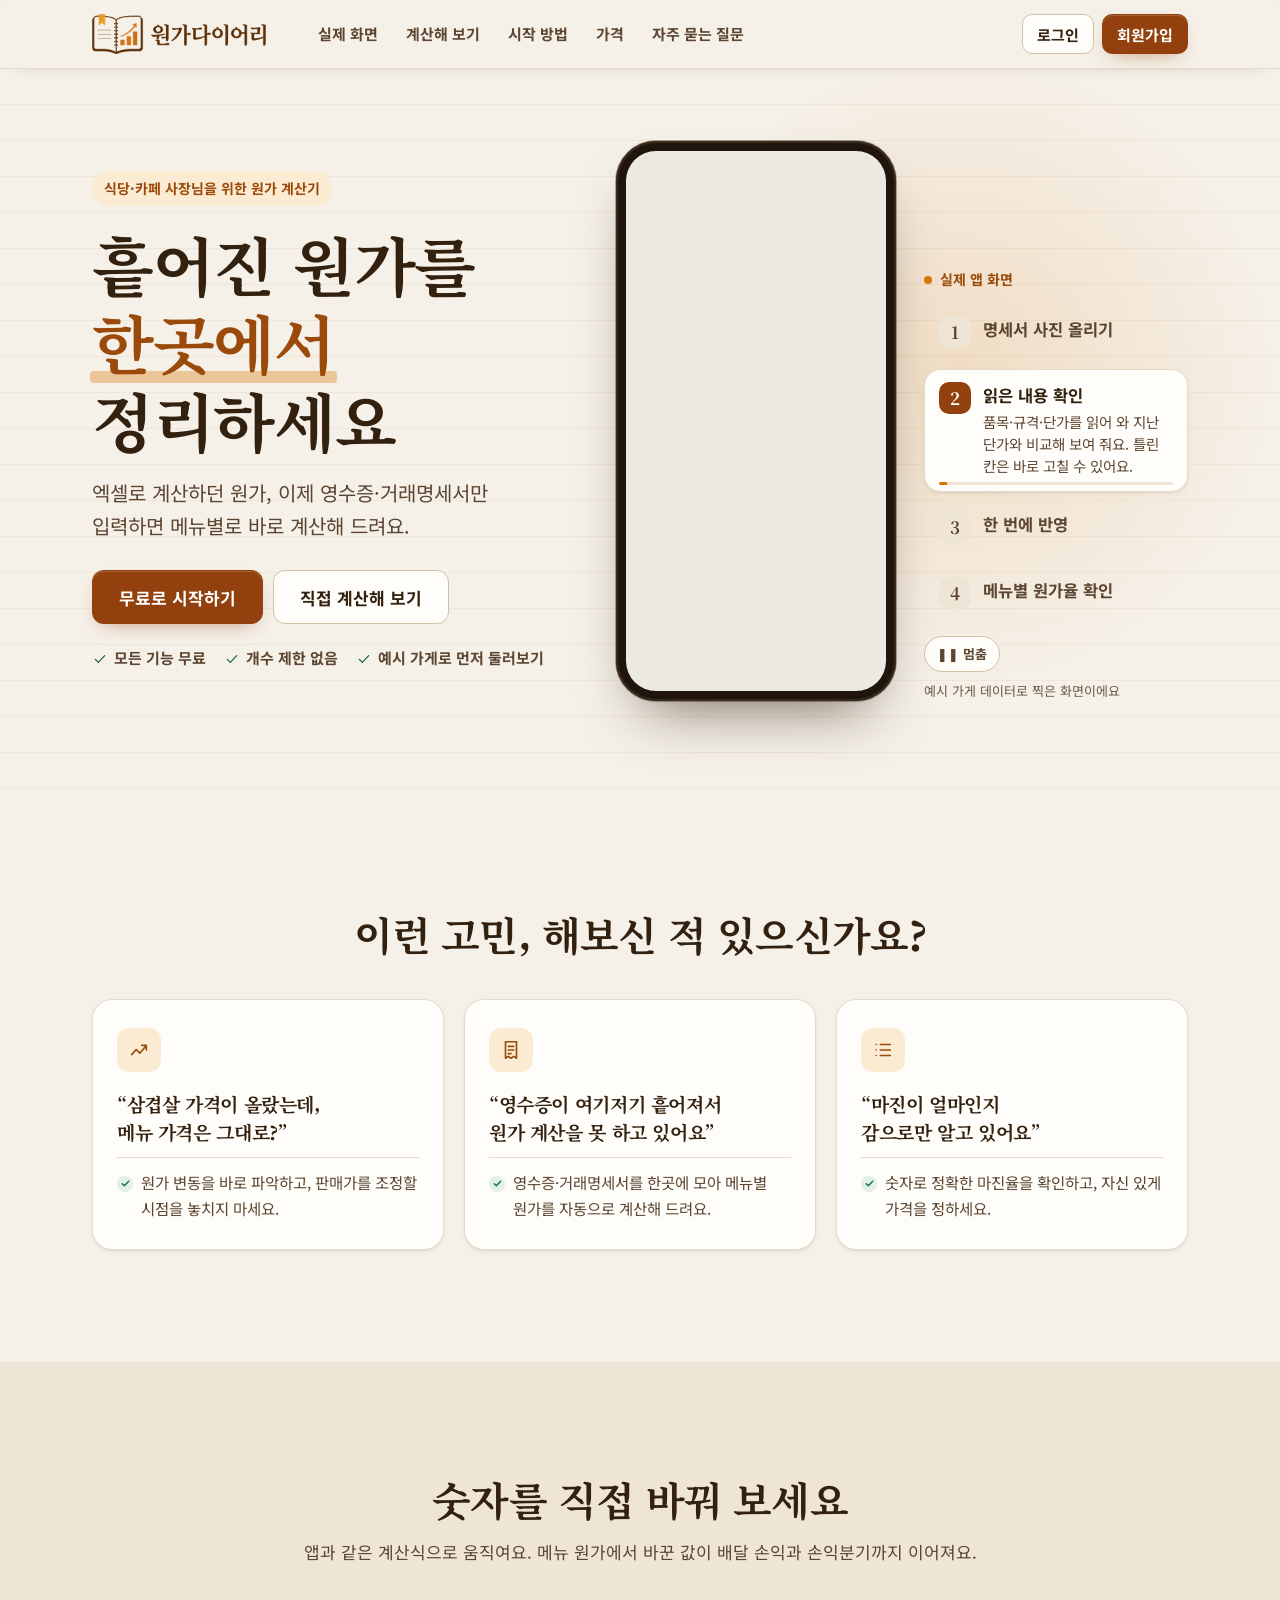
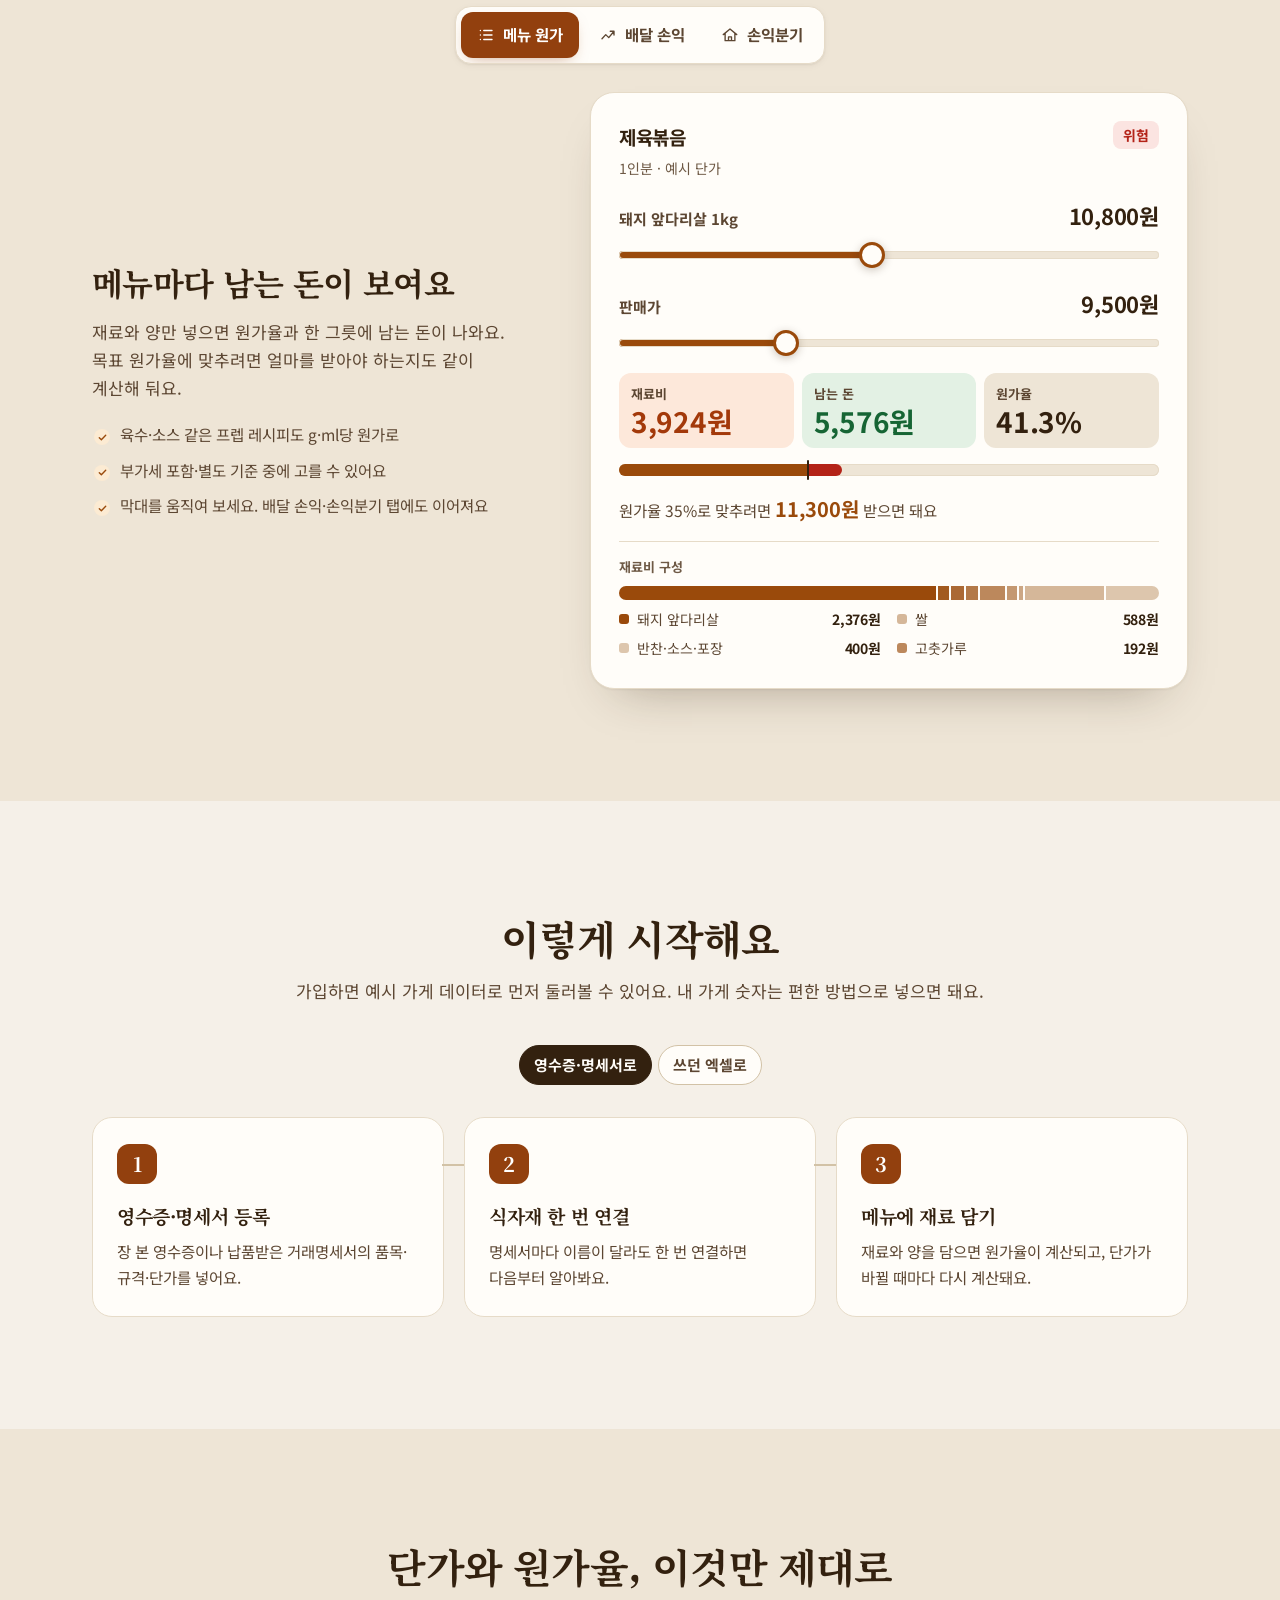
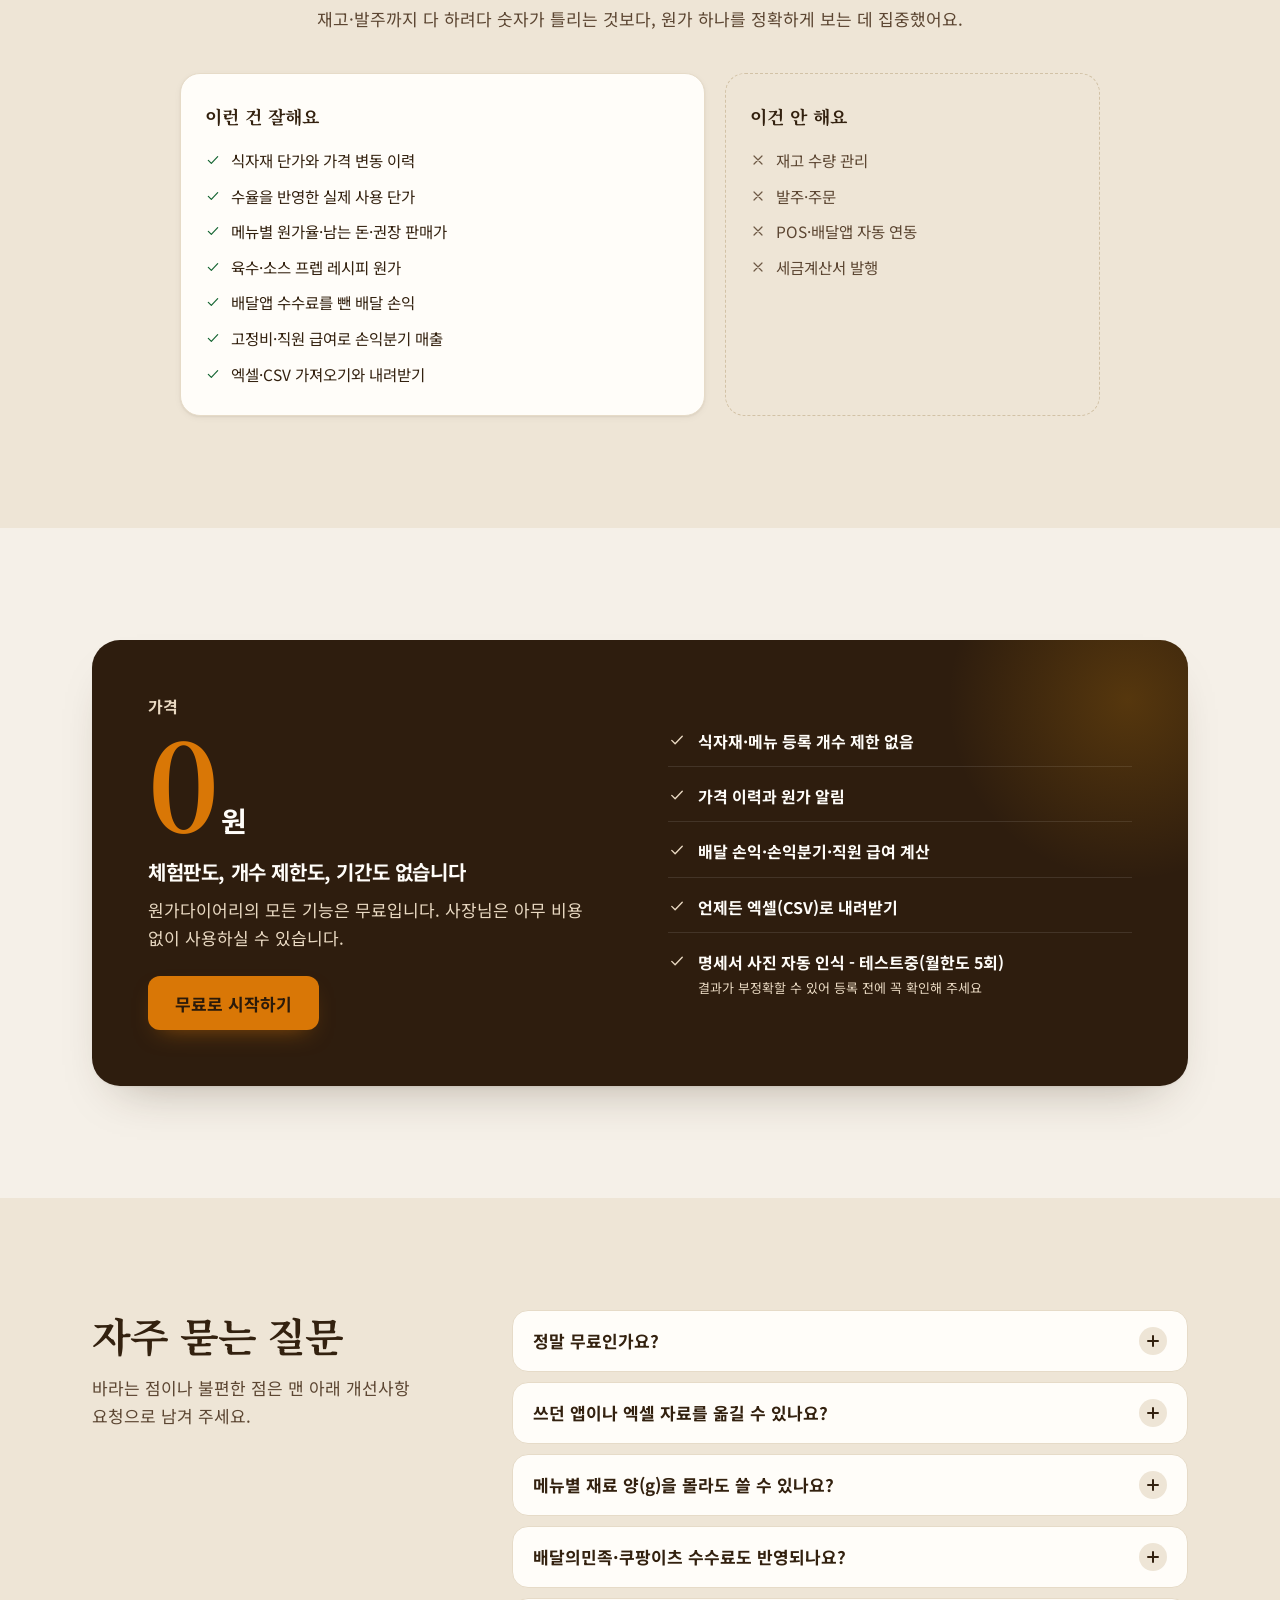
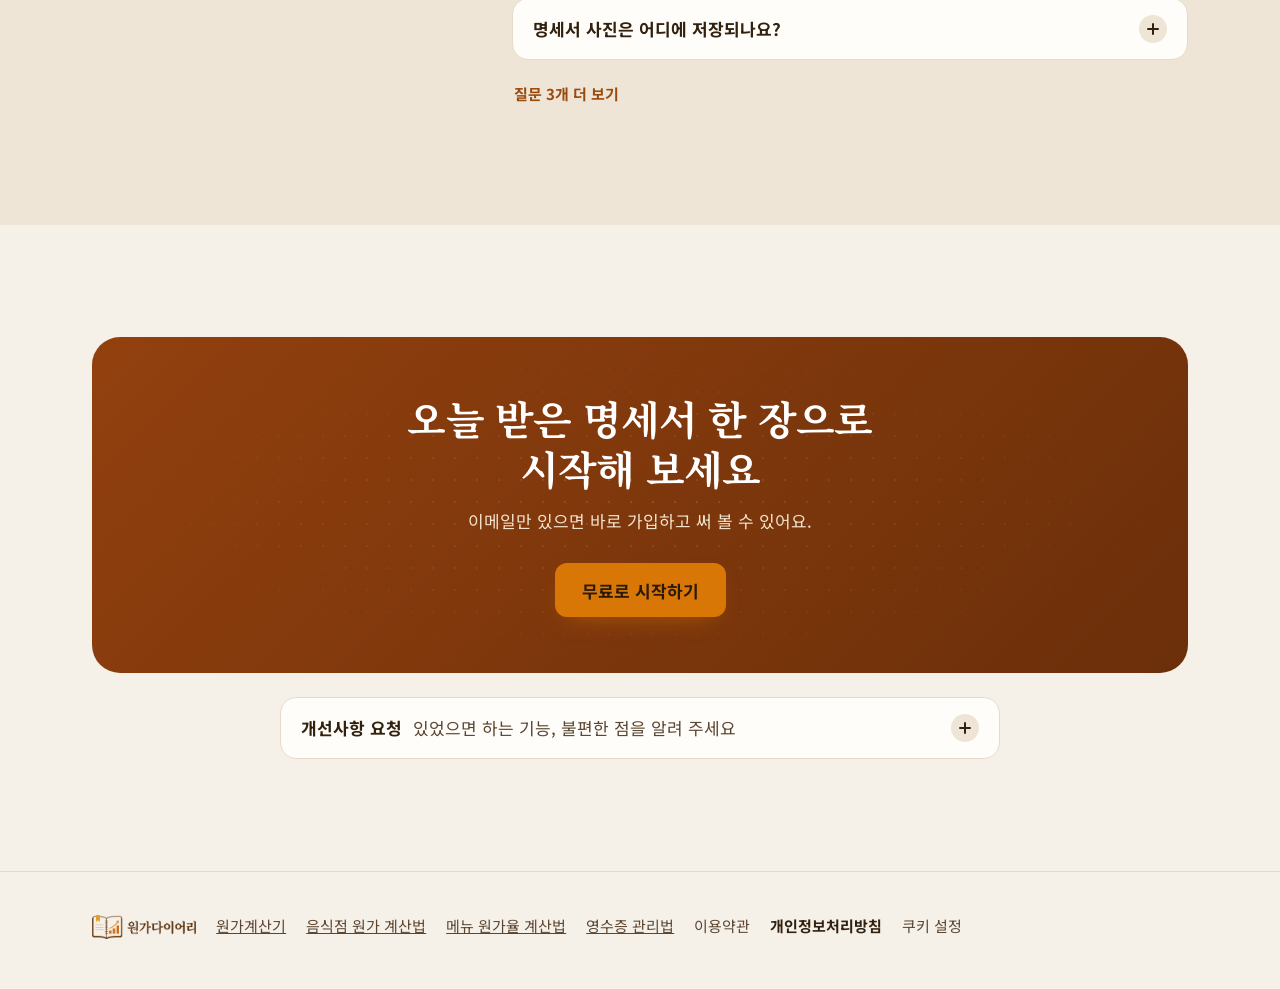
==== commit 0144b026: "Merge pull request #15 from costdiary/claude/project-thread-qz3tpl 구글 일반 검색어용 페이지: 원가계산기, 음식점 원가 계산법" ====
--- a/static/index.html
+++ b/static/index.html
@@ -3,22 +3,22 @@
 <head>
   <meta charset="utf-8">
   <meta name="viewport" content="width=device-width, initial-scale=1, viewport-fit=cover">
-  <title>원가다이어리 · 식당 식자재 단가와 메뉴 원가율 관리</title>
+  <title>원가다이어리 · 식당 원가계산기, 메뉴 원가율·영수증 관리 무료 앱</title>
   <meta name="robots" content="index, follow, max-image-preview:large">
   <link rel="canonical" href="https://mycostdiary.com/">
-  <meta name="description" content="엑셀로 계산하던 원가, 이제 영수증·거래명세서만 입력하면 메뉴별로 바로 계산해 드려요. 식자재 단가와 메뉴 원가율 관리 앱.">
+  <meta name="description" content="식당·음식점 원가계산기. 영수증·거래명세서만 입력하면 식자재 단가를 정리하고 메뉴별 원가율과 남는 돈을 바로 계산해 드려요. 엑셀 없이, 모든 기능 무료.">
   <!-- Open Graph -->
   <meta property="og:type" content="website">
   <meta property="og:site_name" content="원가다이어리">
   <meta property="og:url" content="https://mycostdiary.com/">
-  <meta property="og:title" content="원가다이어리 · 식당 식자재 단가와 메뉴 원가율 관리">
+  <meta property="og:title" content="원가다이어리 · 식당 원가계산기, 메뉴 원가율·영수증 관리 무료 앱">
   <meta property="og:description" content="엑셀로 계산하던 원가, 이제 영수증·거래명세서만 입력하면 메뉴별로 바로 계산해 드려요. 식자재 단가가 오르면 영향받는 메뉴도 바로 알려 드려요.">
   <meta property="og:image" content="https://mycostdiary.com/static/og-image.png">
   <meta property="og:locale" content="ko_KR">
   <!-- Twitter Card -->
   <meta name="twitter:card" content="summary_large_image">
-  <meta name="twitter:title" content="원가다이어리 · 식당 식자재 단가와 메뉴 원가율 관리">
-  <meta name="twitter:description" content="엑셀로 계산하던 원가, 이제 영수증·거래명세서만 입력하면 메뉴별로 바로 계산해 드려요.">
+  <meta name="twitter:title" content="원가다이어리 · 식당 원가계산기, 메뉴 원가율·영수증 관리 무료 앱">
+  <meta name="twitter:description" content="식당·음식점 원가계산기. 영수증·거래명세서만 입력하면 메뉴별 원가율과 남는 돈을 바로 계산해 드려요.">
   <meta name="twitter:image" content="https://mycostdiary.com/static/og-image.png">
   <meta name="theme-color" content="#F5F0E8" media="(prefers-color-scheme: light)">
   <meta name="theme-color" content="#17110B" media="(prefers-color-scheme: dark)">
@@ -52,7 +52,7 @@
    "@type": "SoftwareApplication",
    "@id": "https://mycostdiary.com/#app",
    "name": "원가다이어리",
-   "alternateName": "CostDiary",
+   "alternateName": ["CostDiary", "원가다이어리 원가계산기"],
    "url": "https://mycostdiary.com/",
    "description": "식당·카페 사장님이 영수증이나 거래명세서를 입력하면 식자재 단가를 정리하고 메뉴별 원가율, 한 그릇에 남는 돈, 배달앱 수수료를 뺀 배달 손익, 손익분기 매출을 계산해 주는 무료 웹앱입니다.",
    "applicationCategory": "BusinessApplication",
@@ -160,8 +160,8 @@
   <div id="app">
     <!-- 자바스크립트를 실행하지 않는 검색엔진·AI 수집기를 위한 소개 글. 앱이 뜨면 이 내용은 실제 화면으로 바뀝니다. -->
     <main class="seo-pre" lang="ko">
-      <h1>원가다이어리 · 식당 식자재 단가와 메뉴 원가율 관리</h1>
-      <p>식당·카페 사장님이 영수증이나 거래명세서를 입력하면 식자재 단가를 정리하고 메뉴별 원가율, 한 그릇에 남는 돈, 배달앱 수수료를 뺀 배달 손익, 손익분기 매출을 계산해 주는 무료 웹앱입니다.</p>
+      <h1>원가다이어리 · 식당 원가계산기, 메뉴 원가율·영수증 관리 무료 앱</h1>
+      <p>원가다이어리는 식당·음식점 사장님을 위한 무료 원가계산기이자 영수증 관리 앱입니다. 식당·카페 사장님이 영수증이나 거래명세서를 입력하면 식자재 단가를 정리하고 메뉴별 원가율, 한 그릇에 남는 돈, 배달앱 수수료를 뺀 배달 손익, 손익분기 매출을 계산해 주는 무료 웹앱입니다.</p>
       <p>엑셀로 계산하던 원가, 이제 영수증·거래명세서만 입력하면 메뉴별로 바로 계산해 드려요. 모든 기능 무료, 개수 제한 없음, 가입하면 예시 가게로 먼저 둘러볼 수 있어요.</p>
       <section>
         <h2>이런 사장님께 맞아요</h2>
@@ -212,7 +212,10 @@
       <section>
         <h2>더 읽어 보기</h2>
         <ul>
+          <li><a href="/guide/cost-calculator">음식 원가계산기 (가입 없이 바로 계산)</a></li>
+          <li><a href="/guide/restaurant-cost">음식점 원가 계산 방법: 식재료비, 인건비, 고정비까지</a></li>
           <li><a href="/guide/menu-cost-rate">식당 메뉴 원가율 계산하는 법 (공식과 예시)</a></li>
+          <li><a href="/guide/receipt-management">식당 영수증 관리 방법 (거래명세서 포함)</a></li>
         </ul>
       </section>
       <p><a href="https://mycostdiary.com/">원가다이어리 무료로 시작하기</a></p>
--- a/static/style.css
+++ b/static/style.css
@@ -491,6 +491,17 @@
 .hist { margin-top: 6px; }
 .hist li { display: grid; grid-template-columns: 5.6rem minmax(0, 1fr) auto; gap: 8px; padding: 6px 0; border-top: 1px solid var(--rule); font-size: 0.875rem; align-items: baseline; }
 .hist li:first-child { border-top: 0; }
+/* 지울 수 있는 이력: 줄 내용을 hist-row로 감싸 왼쪽으로 밀 수 있게 한다 */
+.hist.can-del li { display: block; position: relative; overflow: hidden; padding: 0; touch-action: pan-y; }
+.hist-row { display: grid; grid-template-columns: 5.6rem minmax(0, 1fr) auto; gap: 8px; padding: 6px 0; align-items: baseline; background: var(--sheet); position: relative; }
+.hist.can-del .hist-row { grid-template-columns: 5.6rem minmax(0, 1fr) auto auto; align-items: center; }
+.hist-under { position: absolute; inset: 0; display: flex; align-items: center; justify-content: flex-end; gap: 4px; padding-right: 16px;
+  background: var(--red-soft); color: var(--red); font-weight: 800; font-size: 0.8125rem; transition: background .15s; }
+.hist li.armed .hist-under { background: var(--red); color: #fff; }
+.hist-del { display: none; border: 0; background: none; color: var(--ink-3); padding: 4px; border-radius: 6px; cursor: pointer; line-height: 0; }
+.hist-del:hover, .hist-del:focus-visible { color: var(--red); background: var(--red-soft); }
+/* 마우스가 있는 화면(PC)에서는 휴지통 버튼을 보여 준다. 휴대폰은 밀어서 지운다. */
+@media (hover: hover) and (pointer: fine) { .hist-del { display: inline-flex; } }
 .h-sec { margin: 18px 0 4px; font-size: 0.875rem; font-weight: 800; padding-bottom: 4px; border-bottom: 2px solid var(--blue); }
 .preview { padding: 10px 12px; margin: -4px 0 14px; background: var(--blue-soft); border-left: 4px solid var(--blue); border-radius: 0 var(--r) var(--r) 0; font-size: 0.875rem; }
 
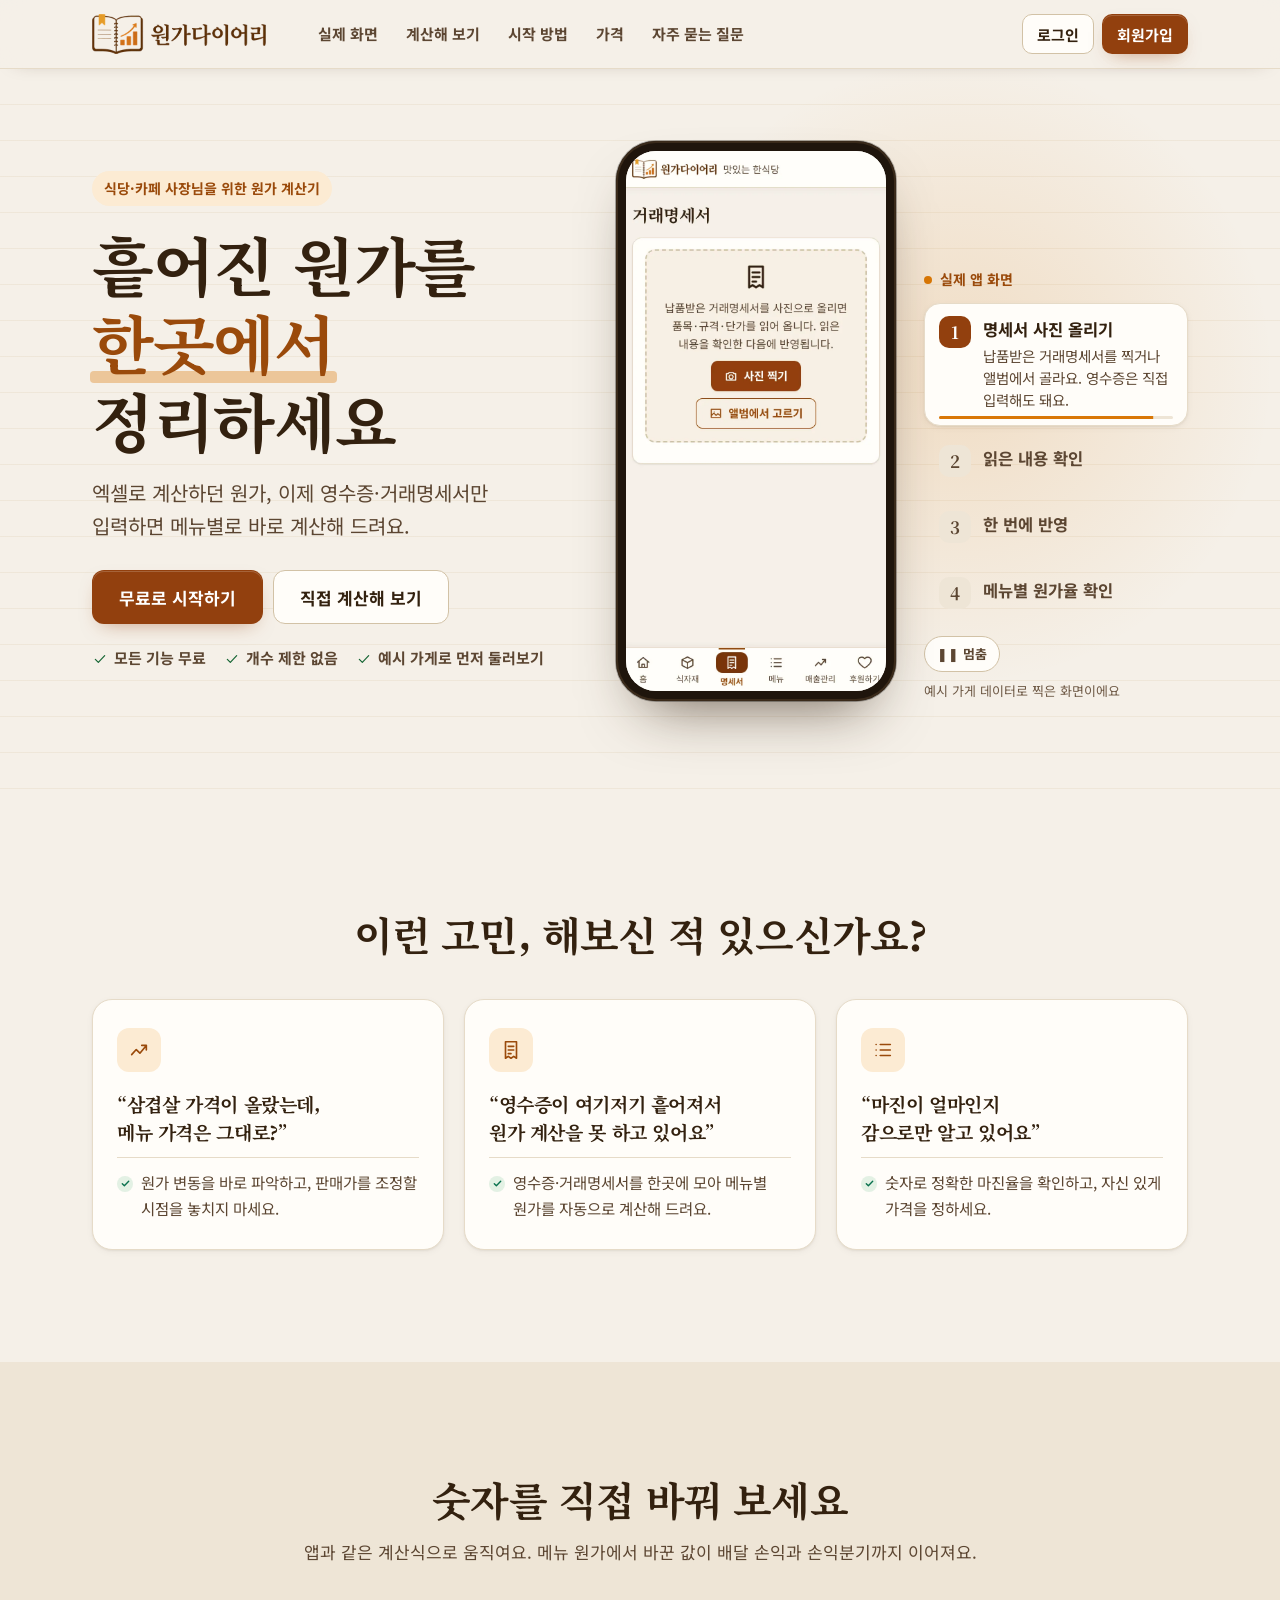
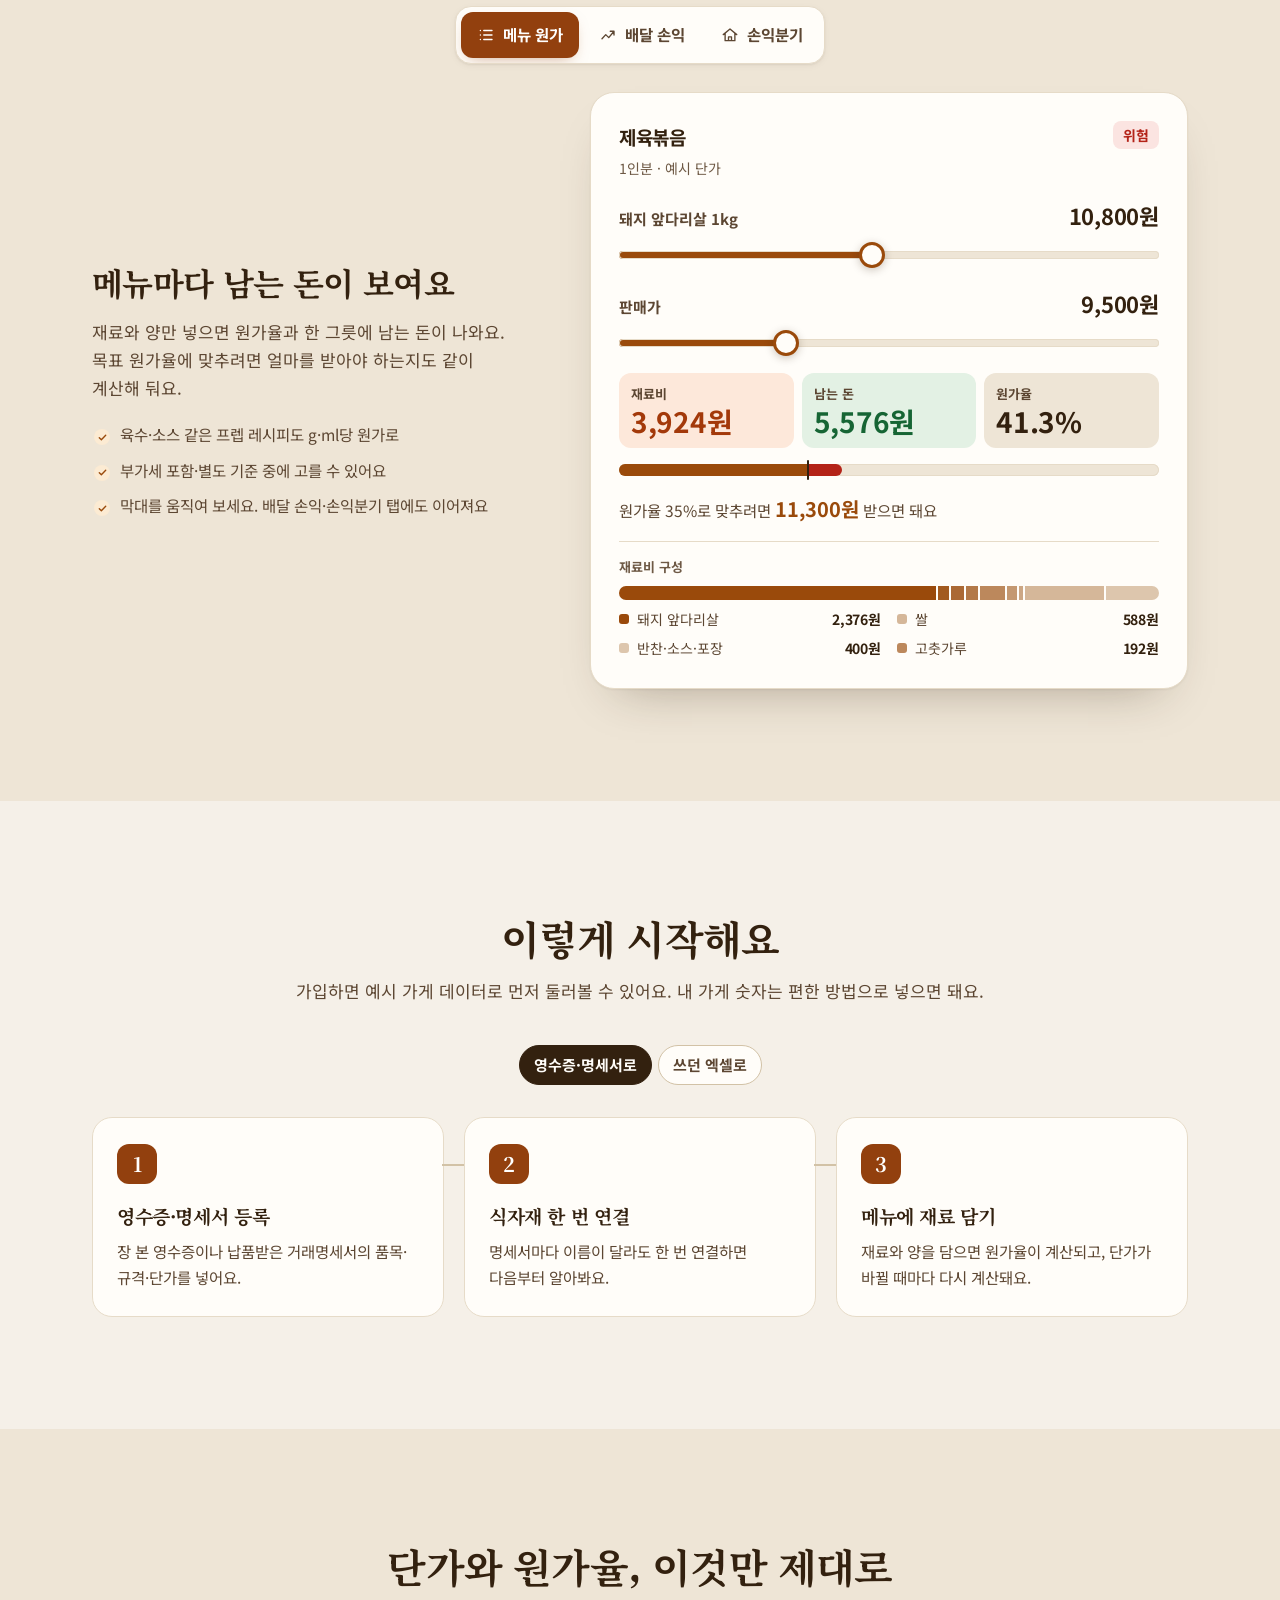
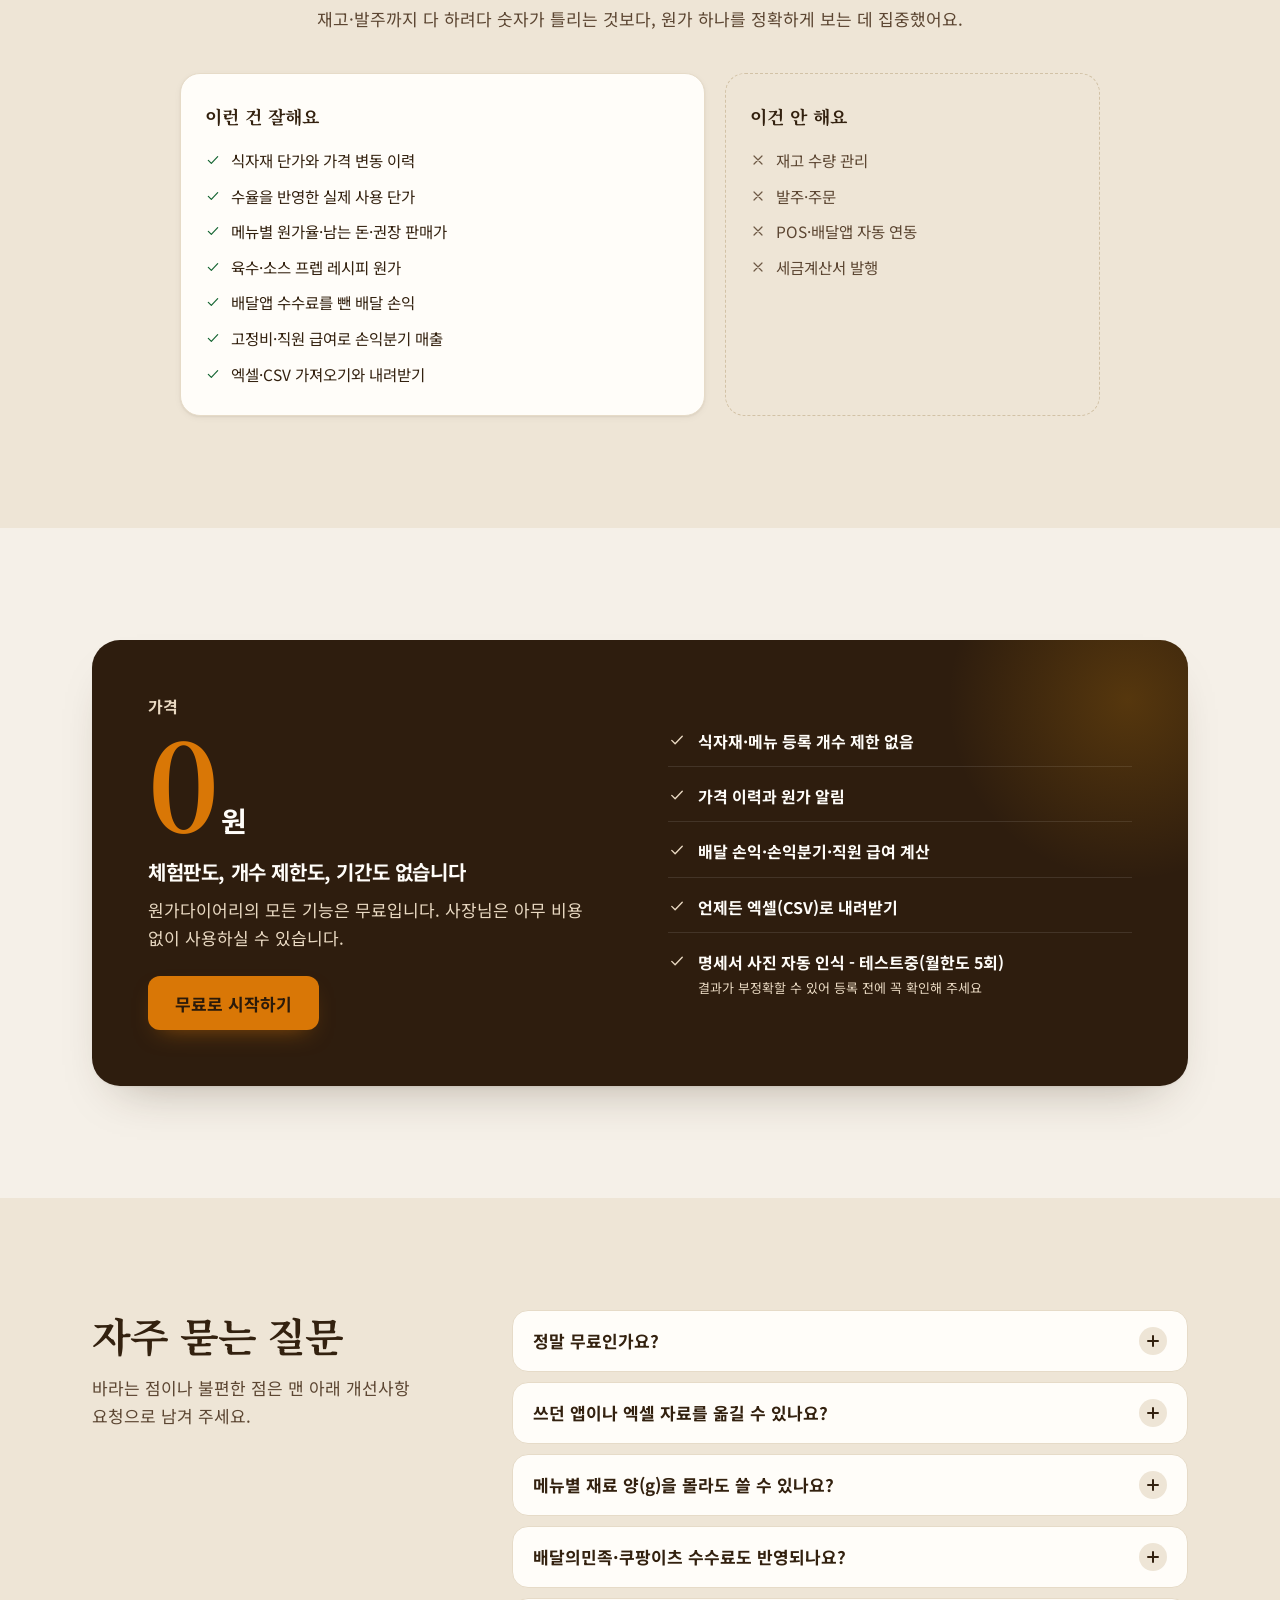
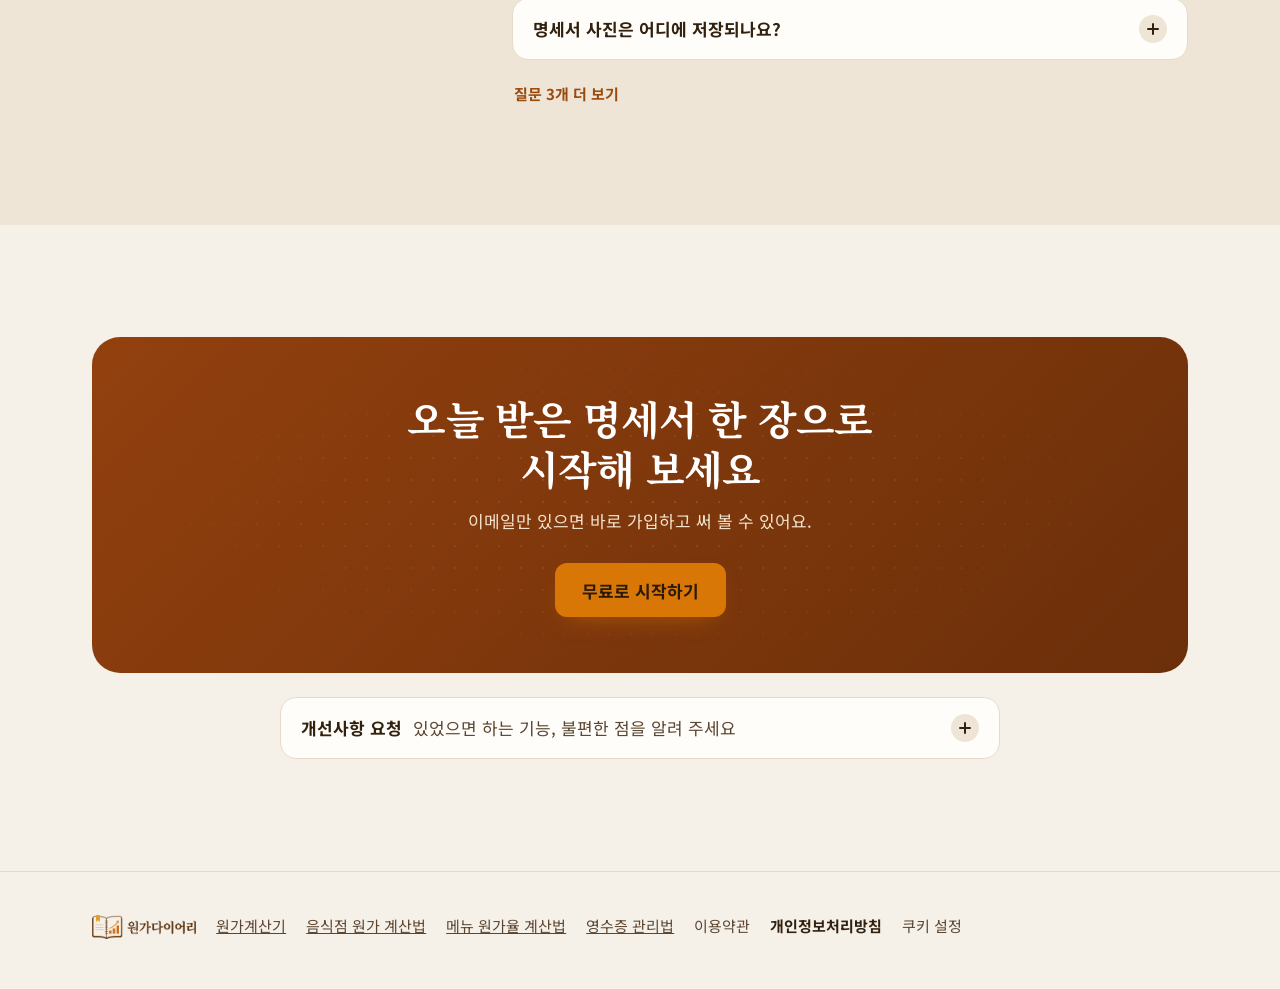
==== commit 070cd929: "feat: 새로 추가한 식자재·프렙을 목록 맨 위에 NEW로 표시 - ingredients/preps에 created_at 추가(v22). 추가 경로가 여러 곳이라 INSERT 트" ====
--- a/static/index.html
+++ b/static/index.html
@@ -151,7 +151,7 @@
   <link rel="manifest" href="/static/manifest.webmanifest">
   <link rel="icon" href="/static/icon.svg" type="image/svg+xml">
   <link rel="apple-touch-icon" href="/static/brand/touch-icon-192.png">
-  <link rel="stylesheet" href="/static/style.css?v=14">
+  <link rel="stylesheet" href="/static/style.css?v=15">
   <link rel="stylesheet" href="/static/fonts/noto/noto.css?v=1">
   <link rel="stylesheet" href="/static/landing.css?v=6">
 </head>
@@ -223,7 +223,7 @@
   </div>
   <div id="toasts" class="toasts" role="status" aria-live="polite"></div>
   <noscript><p class="noscript">원가다이어리는 자바스크립트를 켜야 사용할 수 있습니다.</p></noscript>
-  <script type="module" src="/static/js/main.js?v=24"></script>
+  <script type="module" src="/static/js/main.js?v=25"></script>
   <script type="module" src="/static/js/inspect.js"></script>
 </body>
 </html>
--- a/static/style.css
+++ b/static/style.css
@@ -626,6 +626,7 @@
 .tag.ok { color: var(--green); border-color: var(--green); }
 .tag.est { color: var(--blue); border: 1px dashed var(--blue); background: var(--blue-soft); }
 .tag.bad { color: var(--red); border-color: var(--red); }
+.tag.new { color: #fff; background: var(--btn); border-color: var(--btn); letter-spacing: 0.02em; }
 
 /* 켜고 끄는 스위치. 실제로는 체크박스라서 키보드와 화면 읽기 프로그램이 그대로 동작합니다. */
 .sw { position: relative; display: inline-flex; align-items: center; gap: 10px; min-height: 44px; font-weight: 700; font-size: 0.9375rem; cursor: pointer; }
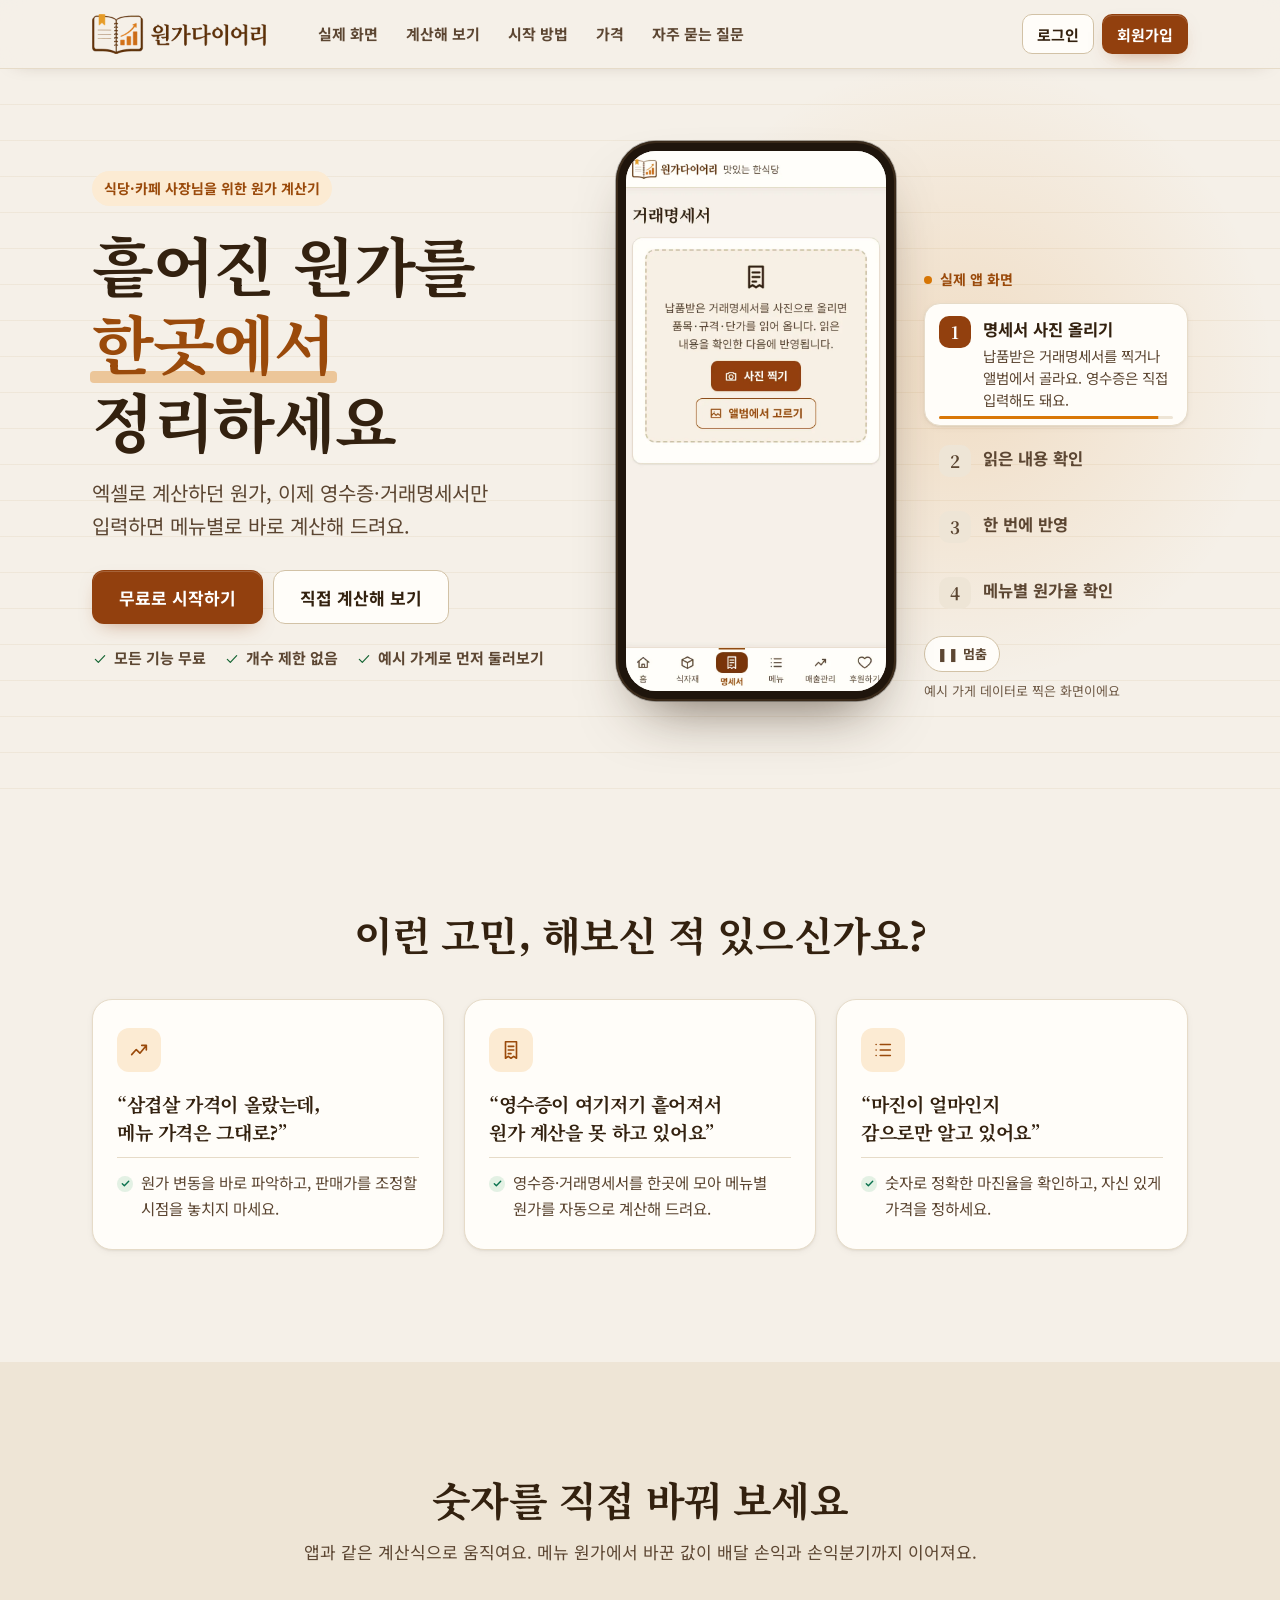
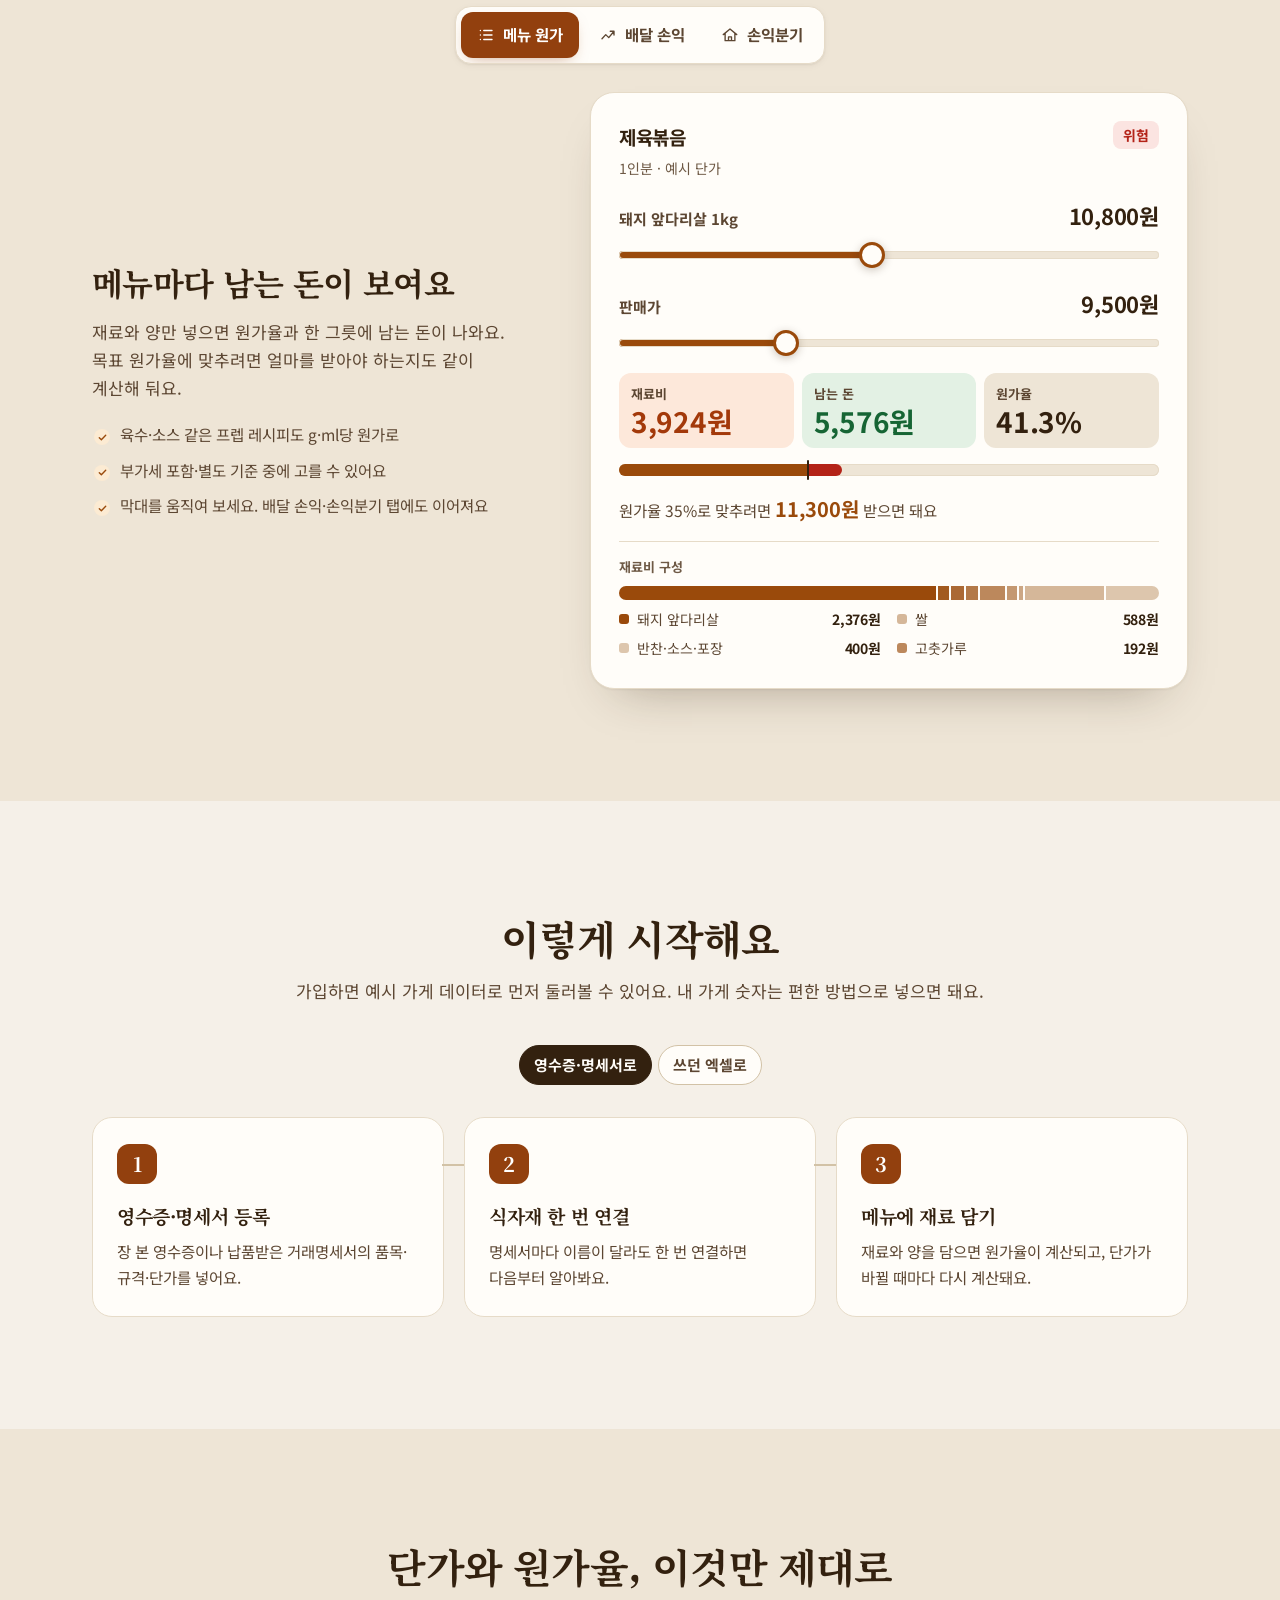
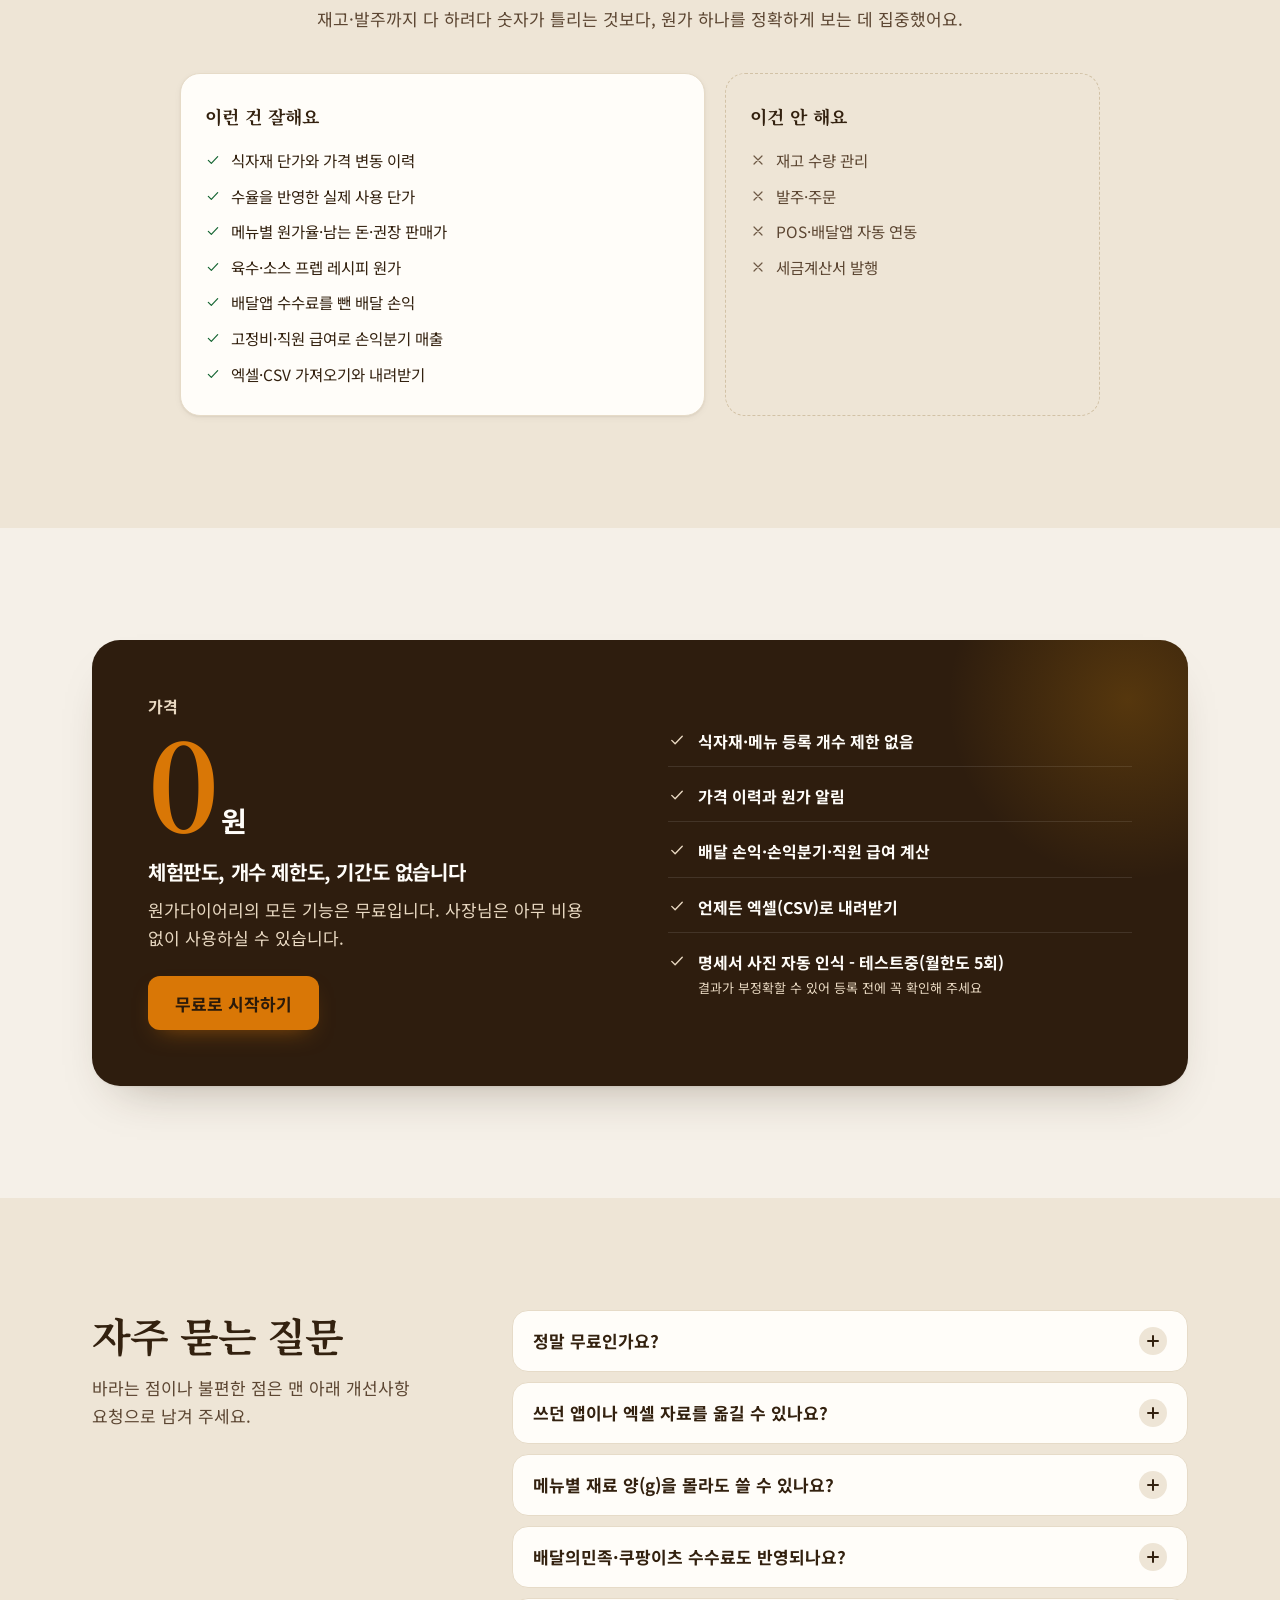
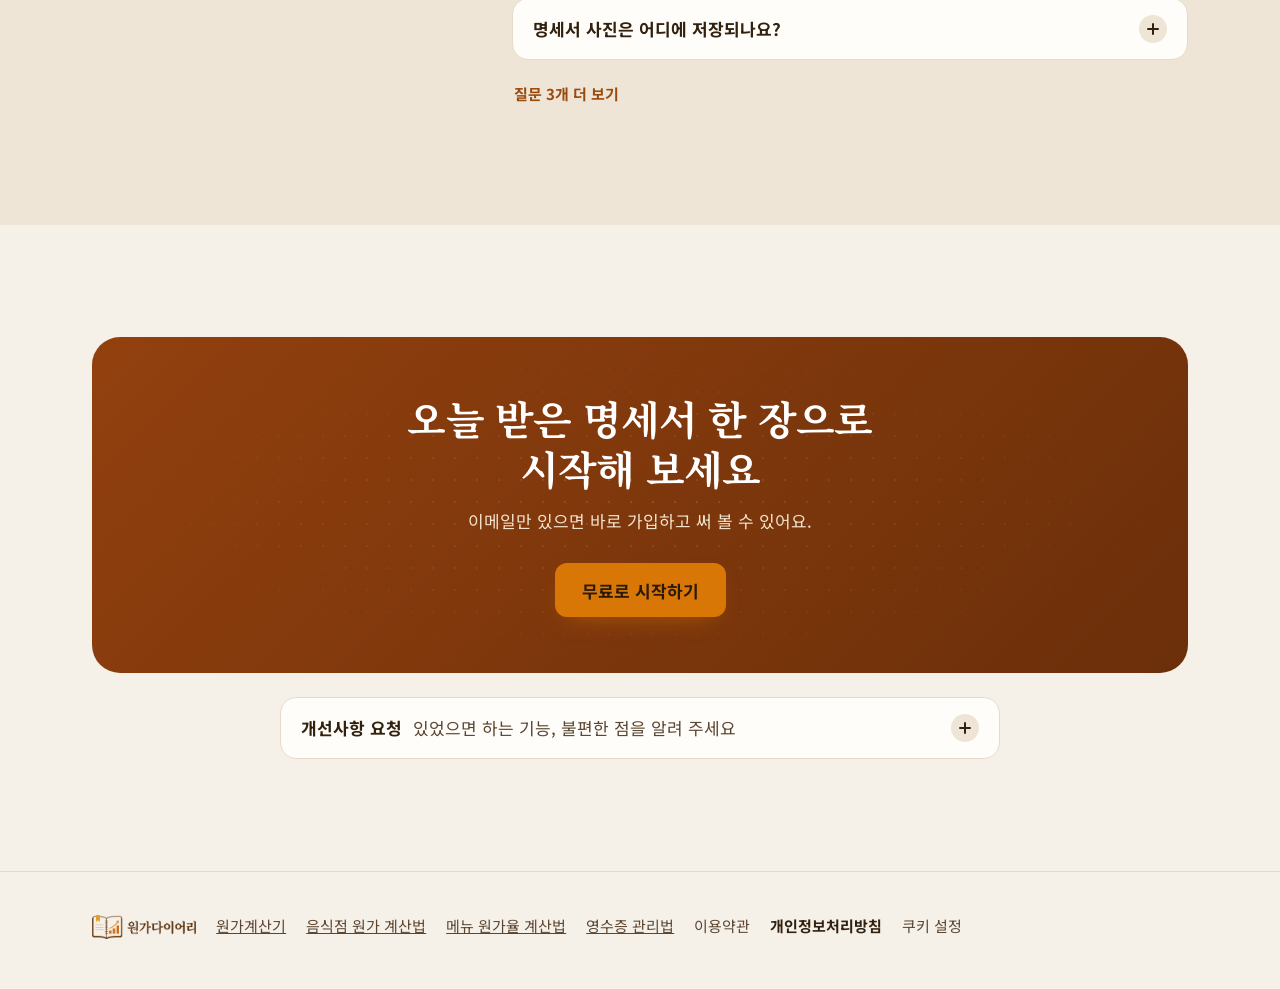
==== commit 1cce1bed: "Merge remote-tracking branch 'origin/main' into claude/project-thread-6ia066" ====
--- a/static/index.html
+++ b/static/index.html
@@ -151,7 +151,7 @@
   <link rel="manifest" href="/static/manifest.webmanifest">
   <link rel="icon" href="/static/icon.svg" type="image/svg+xml">
   <link rel="apple-touch-icon" href="/static/brand/touch-icon-192.png">
-  <link rel="stylesheet" href="/static/style.css?v=15">
+  <link rel="stylesheet" href="/static/style.css?v=14">
   <link rel="stylesheet" href="/static/fonts/noto/noto.css?v=1">
   <link rel="stylesheet" href="/static/landing.css?v=6">
 </head>
@@ -223,7 +223,7 @@
   </div>
   <div id="toasts" class="toasts" role="status" aria-live="polite"></div>
   <noscript><p class="noscript">원가다이어리는 자바스크립트를 켜야 사용할 수 있습니다.</p></noscript>
-  <script type="module" src="/static/js/main.js?v=25"></script>
+  <script type="module" src="/static/js/main.js?v=24"></script>
   <script type="module" src="/static/js/inspect.js"></script>
 </body>
 </html>
--- a/static/style.css
+++ b/static/style.css
@@ -259,6 +259,7 @@
 .row-wide { grid-column: 1 / -1; }
 .tag { display: inline-block; padding: 0 5px; margin-left: 4px; border: 1px solid var(--rule-2); border-radius: var(--r-sm); font-size: 0.6875rem; font-weight: 700; color: var(--ink-2); vertical-align: 2px; }
 .tag.warn { color: var(--amber); border-color: var(--amber); }
+.tag.new { background: var(--hl); border-color: var(--hl); color: var(--hl-ink); letter-spacing: 0.04em; }
 
 /* 오른 가격 표시(형광펜) */
 .chg {
@@ -626,7 +627,6 @@
 .tag.ok { color: var(--green); border-color: var(--green); }
 .tag.est { color: var(--blue); border: 1px dashed var(--blue); background: var(--blue-soft); }
 .tag.bad { color: var(--red); border-color: var(--red); }
-.tag.new { color: #fff; background: var(--btn); border-color: var(--btn); letter-spacing: 0.02em; }
 
 /* 켜고 끄는 스위치. 실제로는 체크박스라서 키보드와 화면 읽기 프로그램이 그대로 동작합니다. */
 .sw { position: relative; display: inline-flex; align-items: center; gap: 10px; min-height: 44px; font-weight: 700; font-size: 0.9375rem; cursor: pointer; }
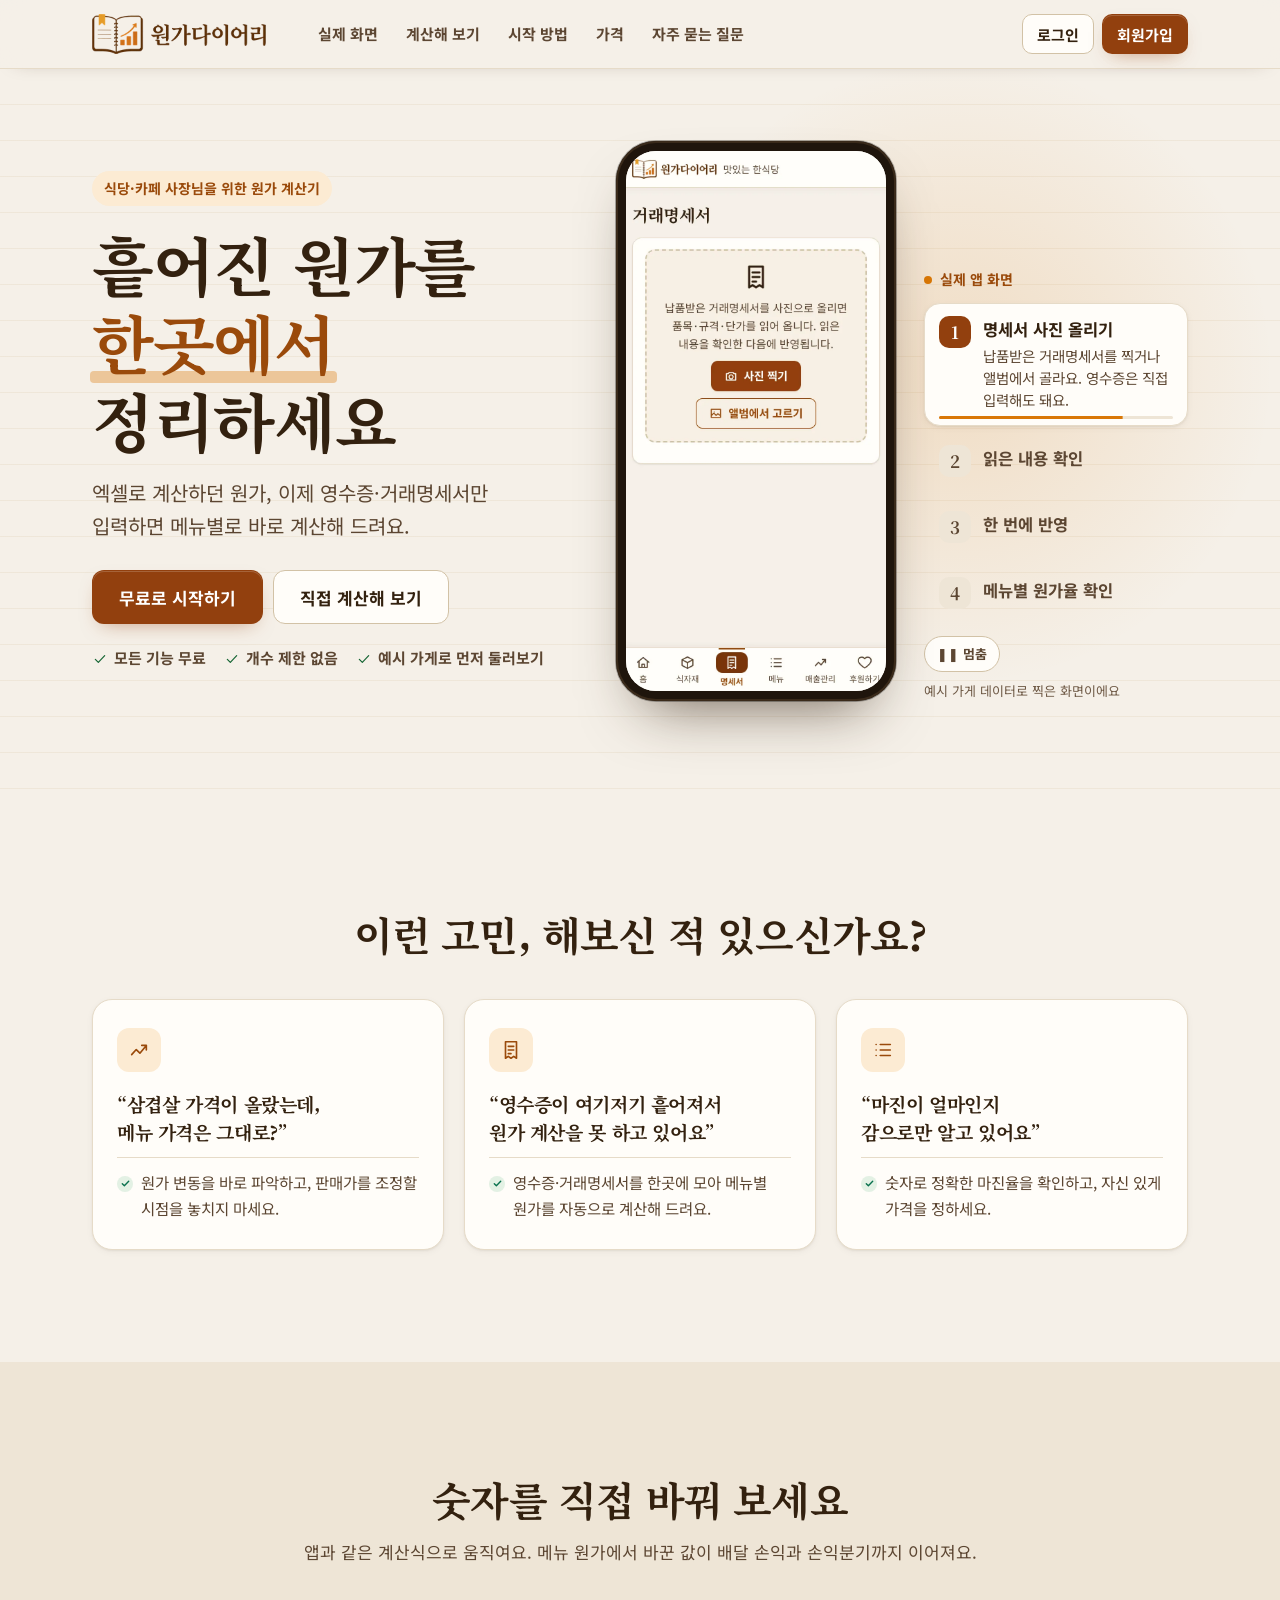
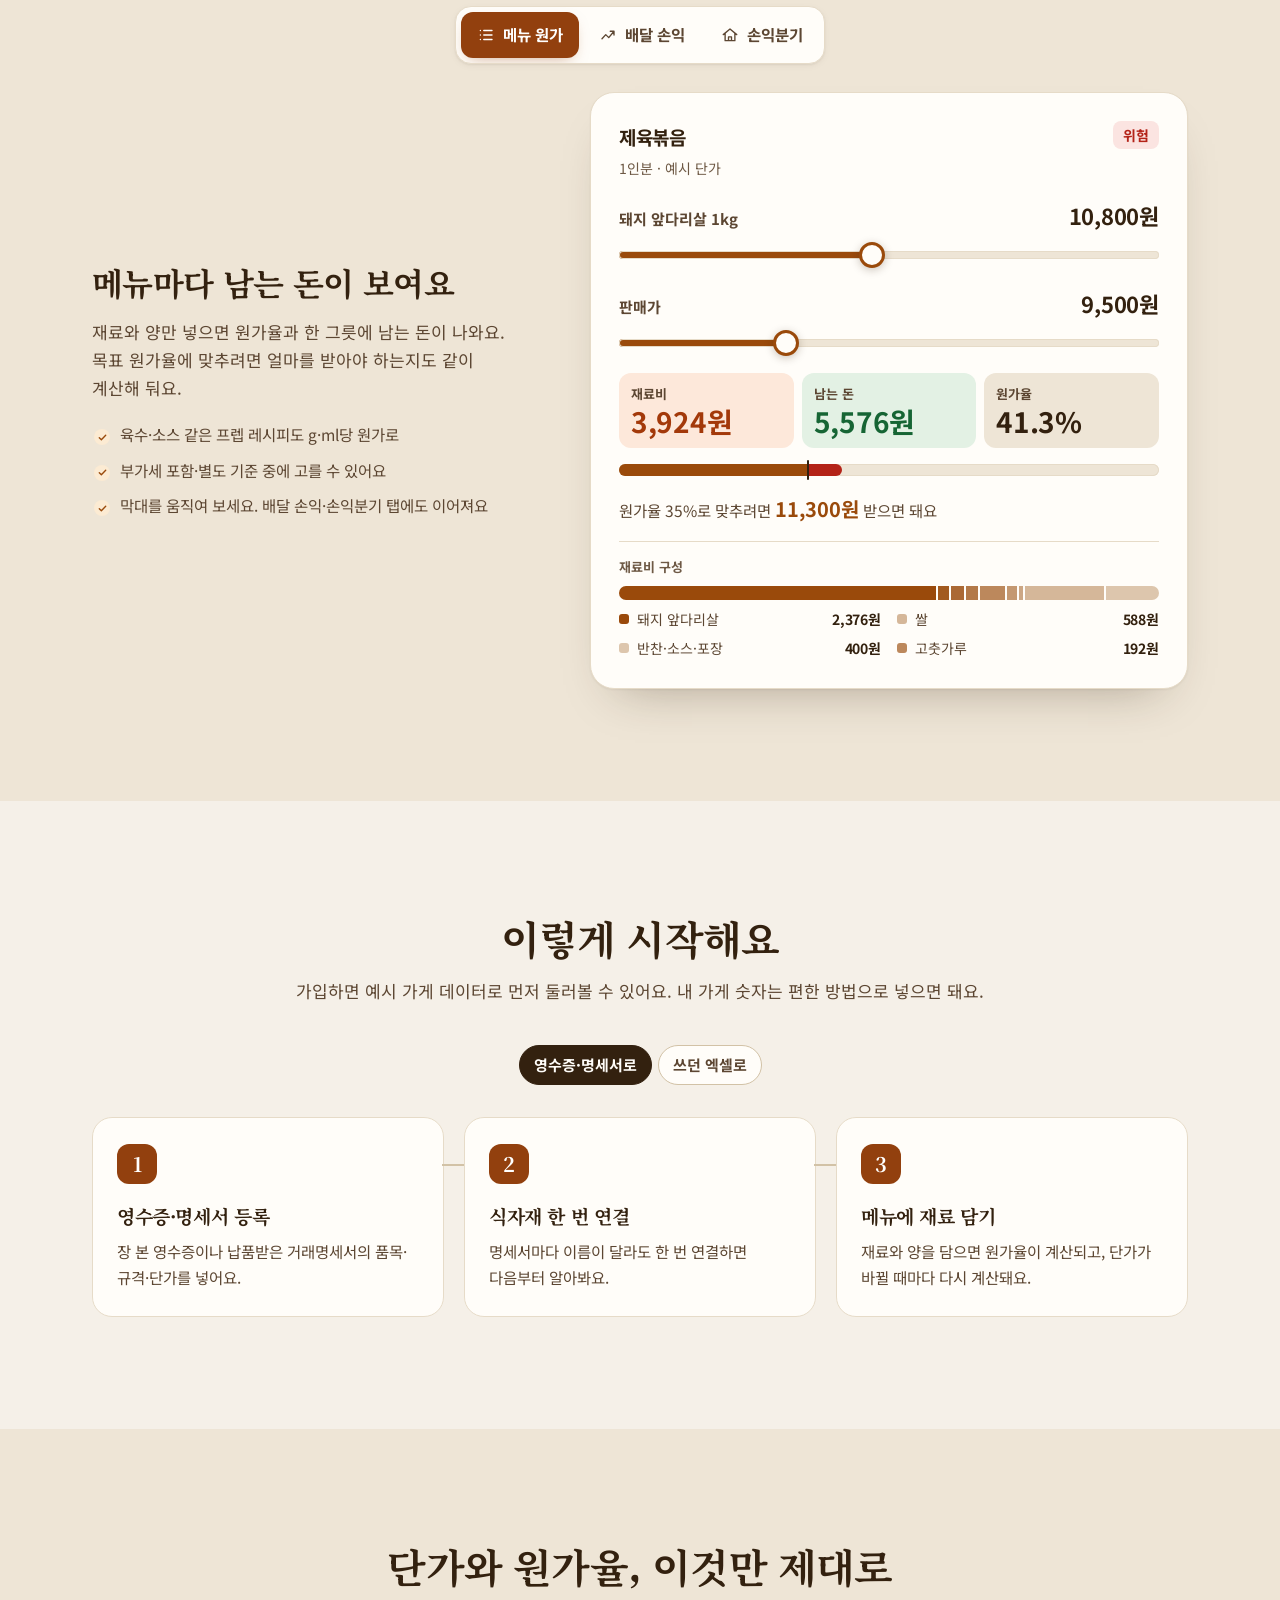
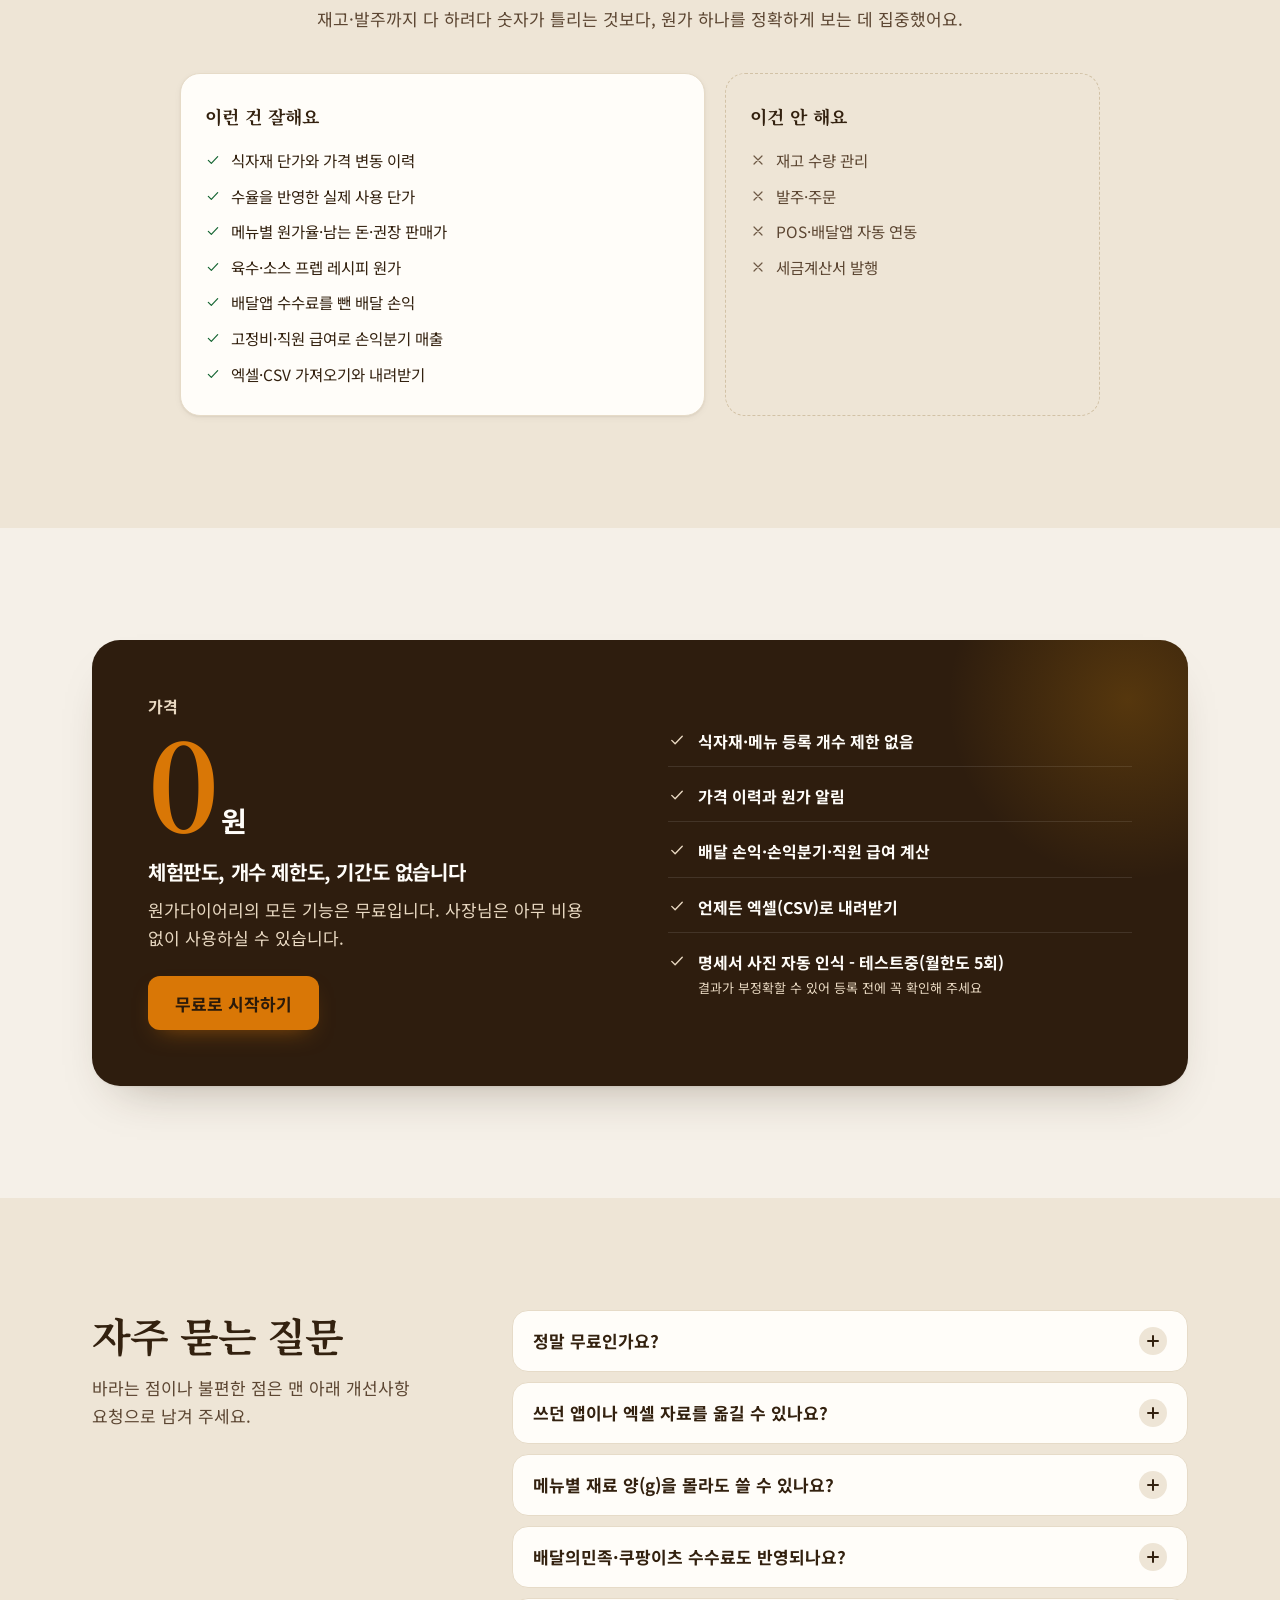
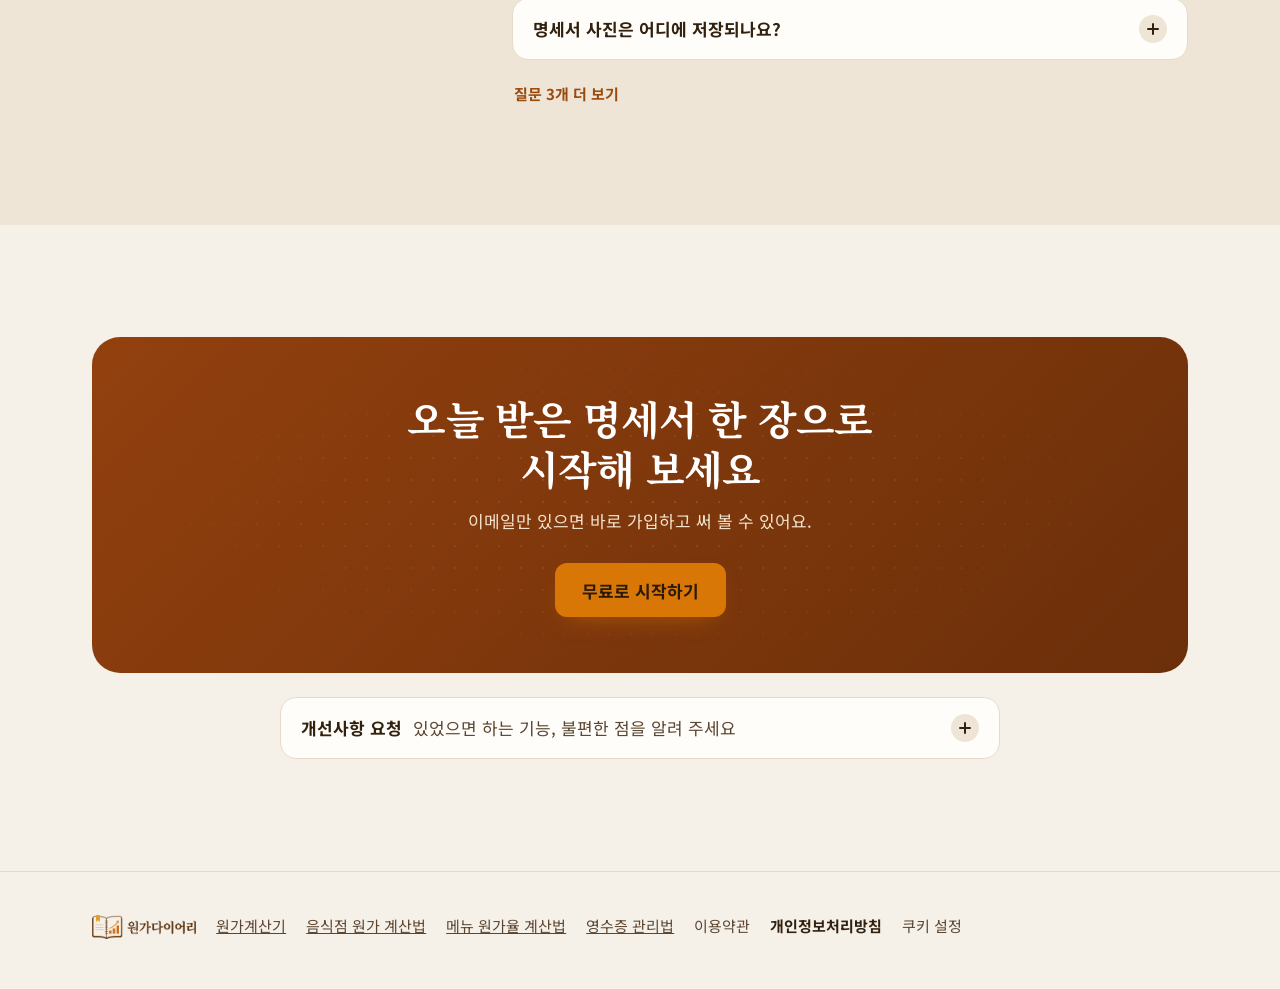
==== commit a85a0bd4: "자동완성 후보 늘리고 긴 드롭다운을 검색형으로 - 분류·등급·부위 후보를 정육 밖 분류까지 101개 → 739개로(마이그레이션 23) - 빈칸으로 누르면 그 분류 후보 몇 개만, " ====
--- a/static/index.html
+++ b/static/index.html
@@ -151,7 +151,7 @@
   <link rel="manifest" href="/static/manifest.webmanifest">
   <link rel="icon" href="/static/icon.svg" type="image/svg+xml">
   <link rel="apple-touch-icon" href="/static/brand/touch-icon-192.png">
-  <link rel="stylesheet" href="/static/style.css?v=14">
+  <link rel="stylesheet" href="/static/style.css?v=15">
   <link rel="stylesheet" href="/static/fonts/noto/noto.css?v=1">
   <link rel="stylesheet" href="/static/landing.css?v=6">
 </head>
@@ -223,7 +223,7 @@
   </div>
   <div id="toasts" class="toasts" role="status" aria-live="polite"></div>
   <noscript><p class="noscript">원가다이어리는 자바스크립트를 켜야 사용할 수 있습니다.</p></noscript>
-  <script type="module" src="/static/js/main.js?v=24"></script>
+  <script type="module" src="/static/js/main.js?v=25"></script>
   <script type="module" src="/static/js/inspect.js"></script>
 </body>
 </html>
--- a/static/style.css
+++ b/static/style.css
@@ -364,9 +364,15 @@
 .input:focus, .select:focus, .textarea:focus { outline: 2px solid var(--blue); outline-offset: 0; border-color: var(--blue); }
 .input::placeholder, .textarea::placeholder { color: var(--ink-3); }
 .ti { position: relative; }
-.ti-list { position: absolute; z-index: 20; left: 0; right: 0; top: 100%; margin: 2px 0 0; padding: 4px 0; list-style: none; max-height: 240px; overflow-y: auto; background: var(--sheet); color: var(--ink); border: 1px solid var(--rule); border-radius: var(--r); box-shadow: 0 6px 18px var(--scrim); }
+.ti-list { position: absolute; z-index: 20; left: 0; right: 0; top: 100%; margin: 2px 0 0; padding: 4px 0; list-style: none; max-height: min(300px, 50vh); overflow-y: auto; background: var(--sheet); color: var(--ink); border: 1px solid var(--rule); border-radius: var(--r); box-shadow: 0 6px 18px var(--scrim); }
 .ti-list li { padding: 9px 12px; cursor: pointer; }
 .ti-list li[aria-selected="true"], .ti-list li:hover { background: var(--blue-soft); }
+.ti-list li.on { font-weight: 700; }
+.ti-list li.ti-note { padding: 7px 12px 6px; cursor: default; font-size: 0.8125rem; color: var(--ink-2); border-top: 1px solid var(--rule); }
+.ti-list li.ti-note:first-child { border-top: 0; }
+.ti-list li.ti-note:hover { background: none; }
+/* 검색형 드롭다운(comboSelect): 보통 드롭다운처럼 오른쪽에 꺾쇠를 둬서 '고르는 칸'임을 알린다 */
+.ti.combo .input { padding-right: 30px; background-image: linear-gradient(45deg, transparent 50%, var(--ink-2) 50%), linear-gradient(135deg, var(--ink-2) 50%, transparent 50%); background-position: calc(100% - 17px) 50%, calc(100% - 12px) 50%; background-size: 5px 5px; background-repeat: no-repeat; }
 .input.num { font-family: var(--font-num); font-size: 1.1875rem; font-weight: 700; font-variant-numeric: tabular-nums; }
 .select { appearance: none; padding-right: 30px; background-image: linear-gradient(45deg, transparent 50%, var(--ink-2) 50%), linear-gradient(135deg, var(--ink-2) 50%, transparent 50%); background-position: calc(100% - 17px) 50%, calc(100% - 12px) 50%; background-size: 5px 5px; background-repeat: no-repeat; }
 .pair { display: grid; grid-template-columns: minmax(0, 1fr) 96px; gap: 8px; }
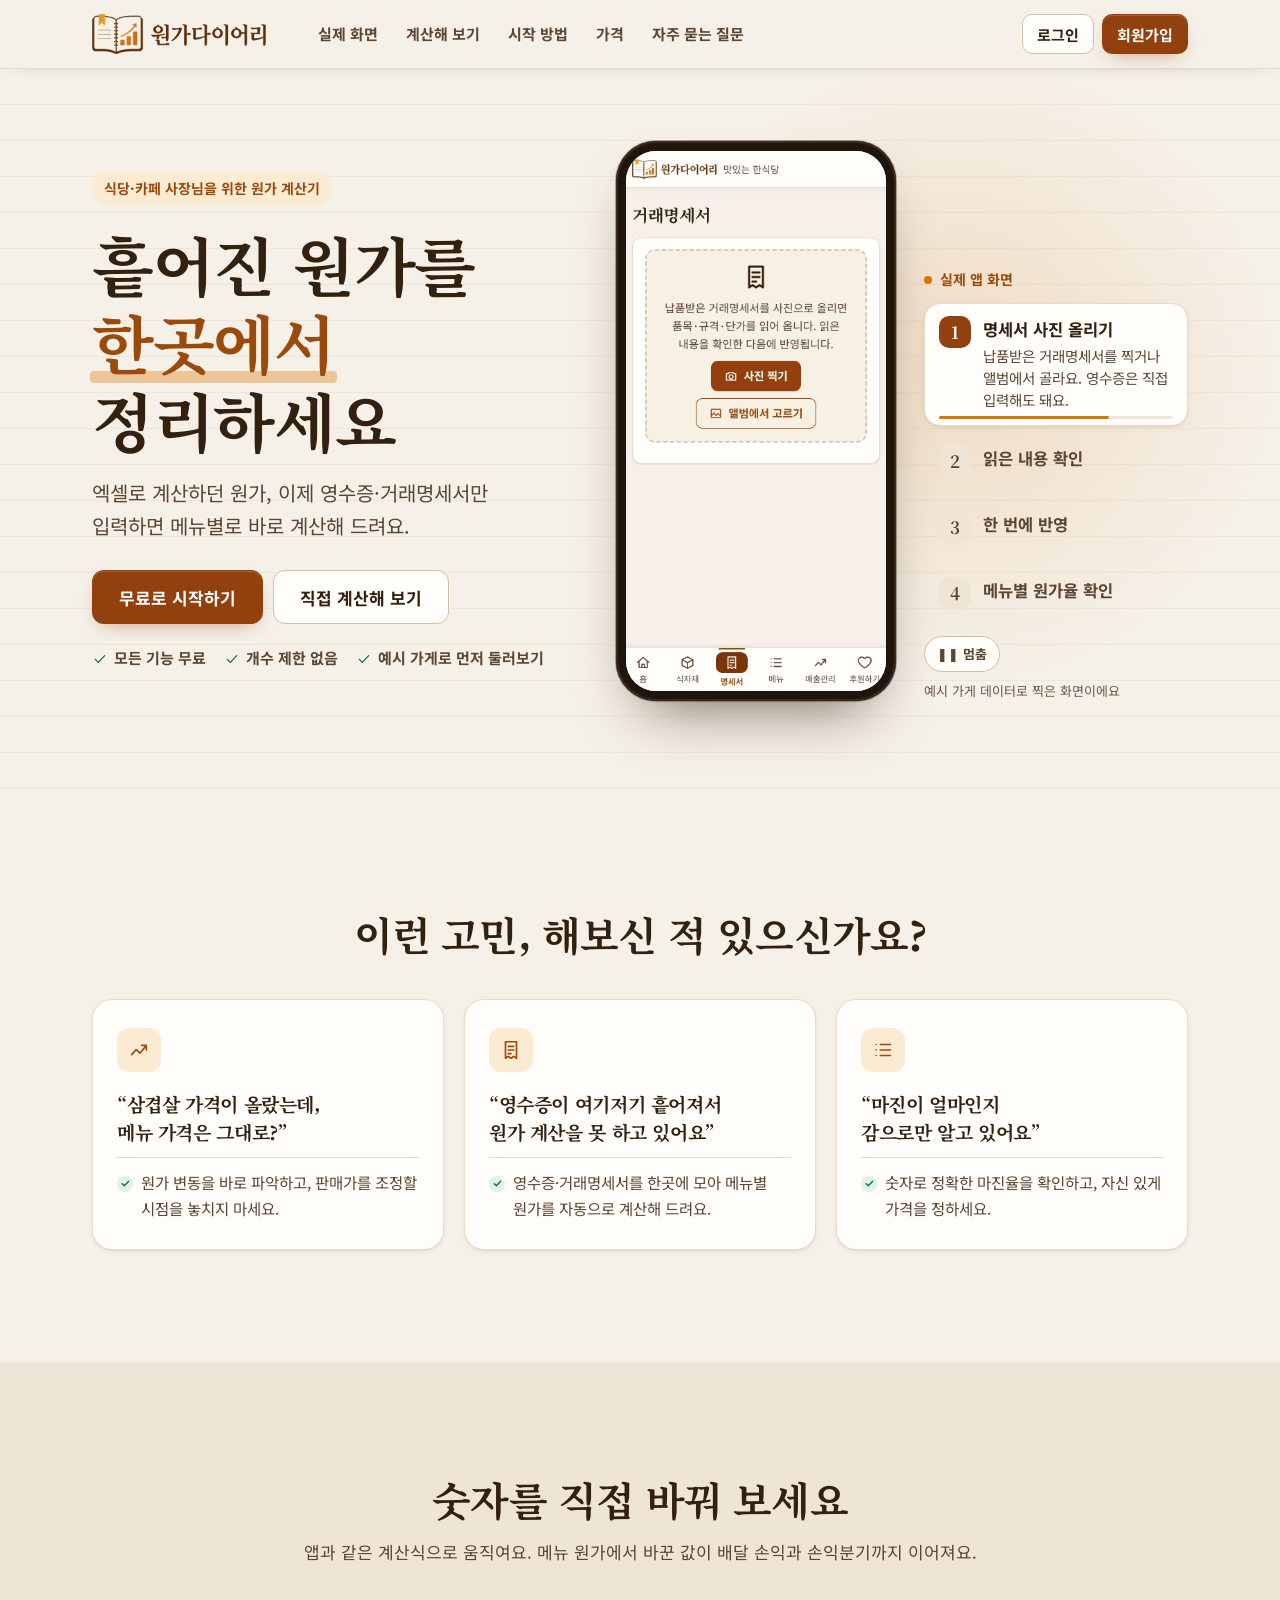
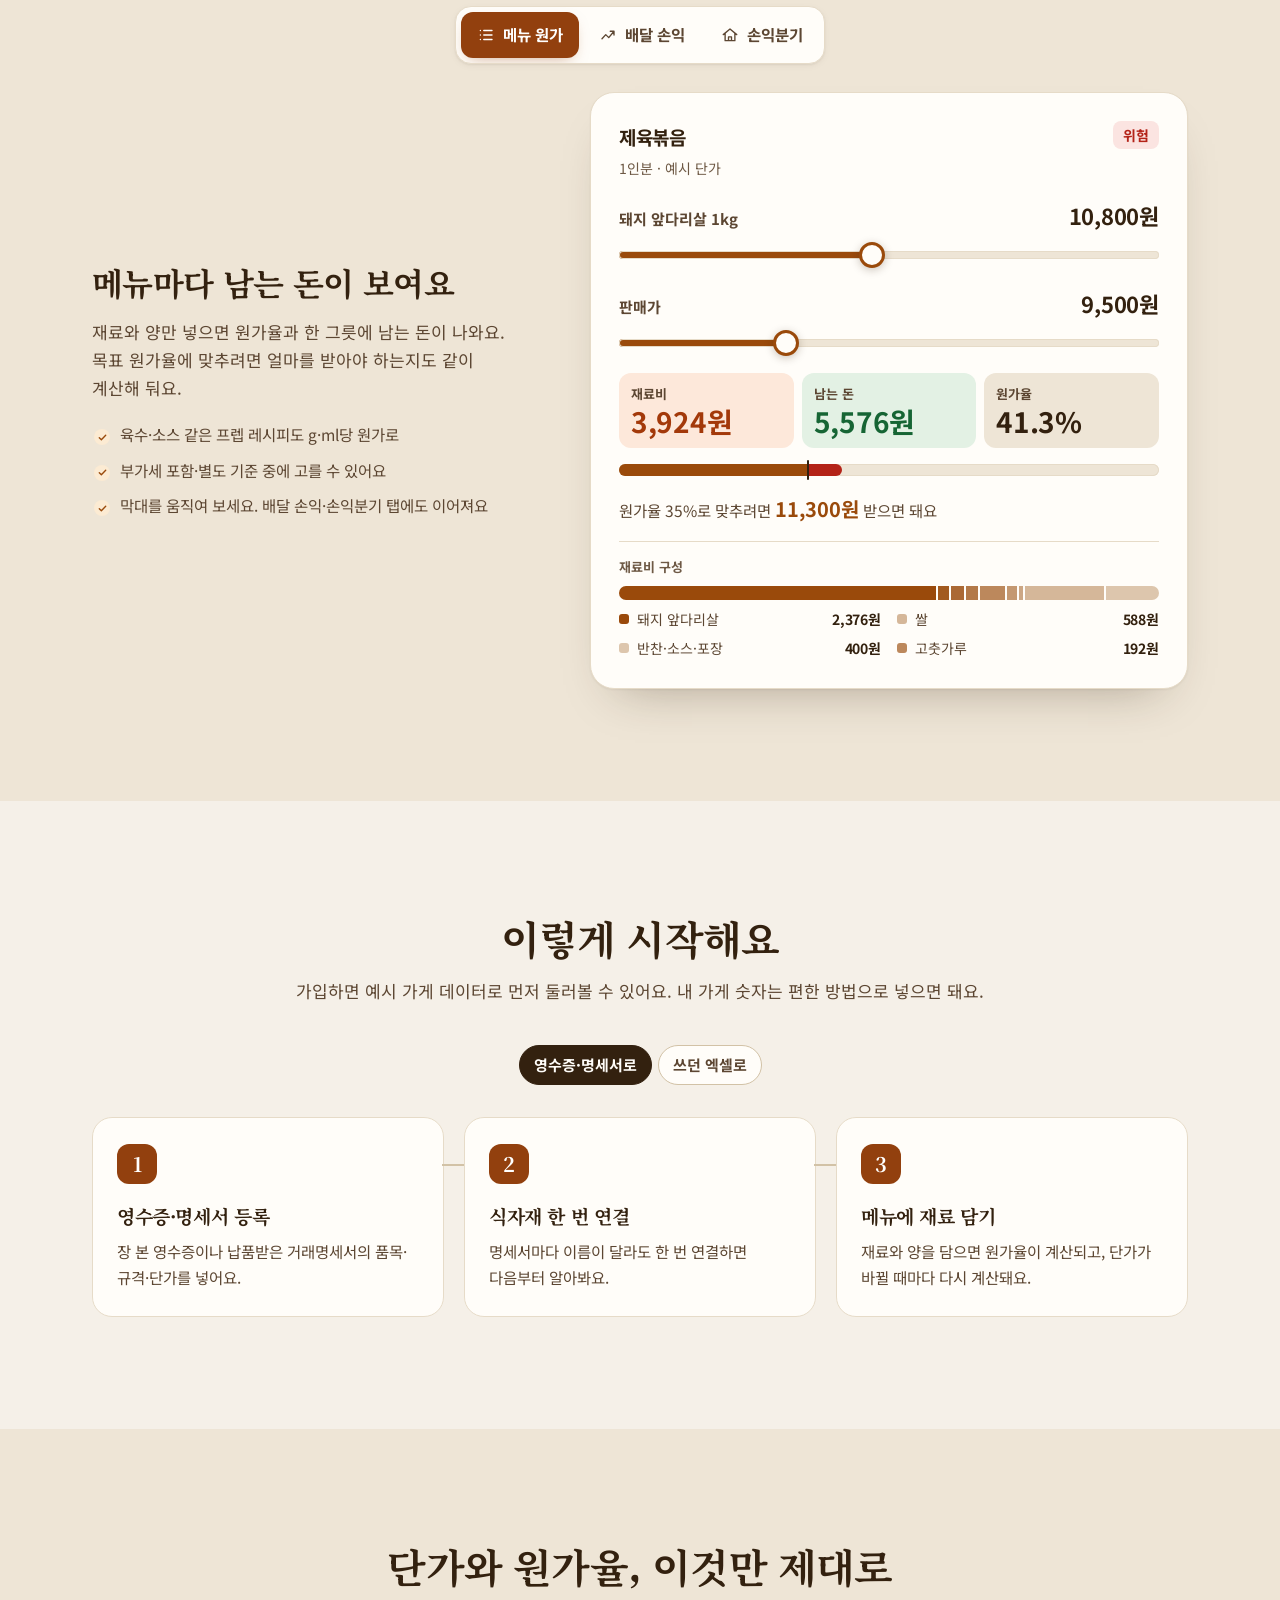
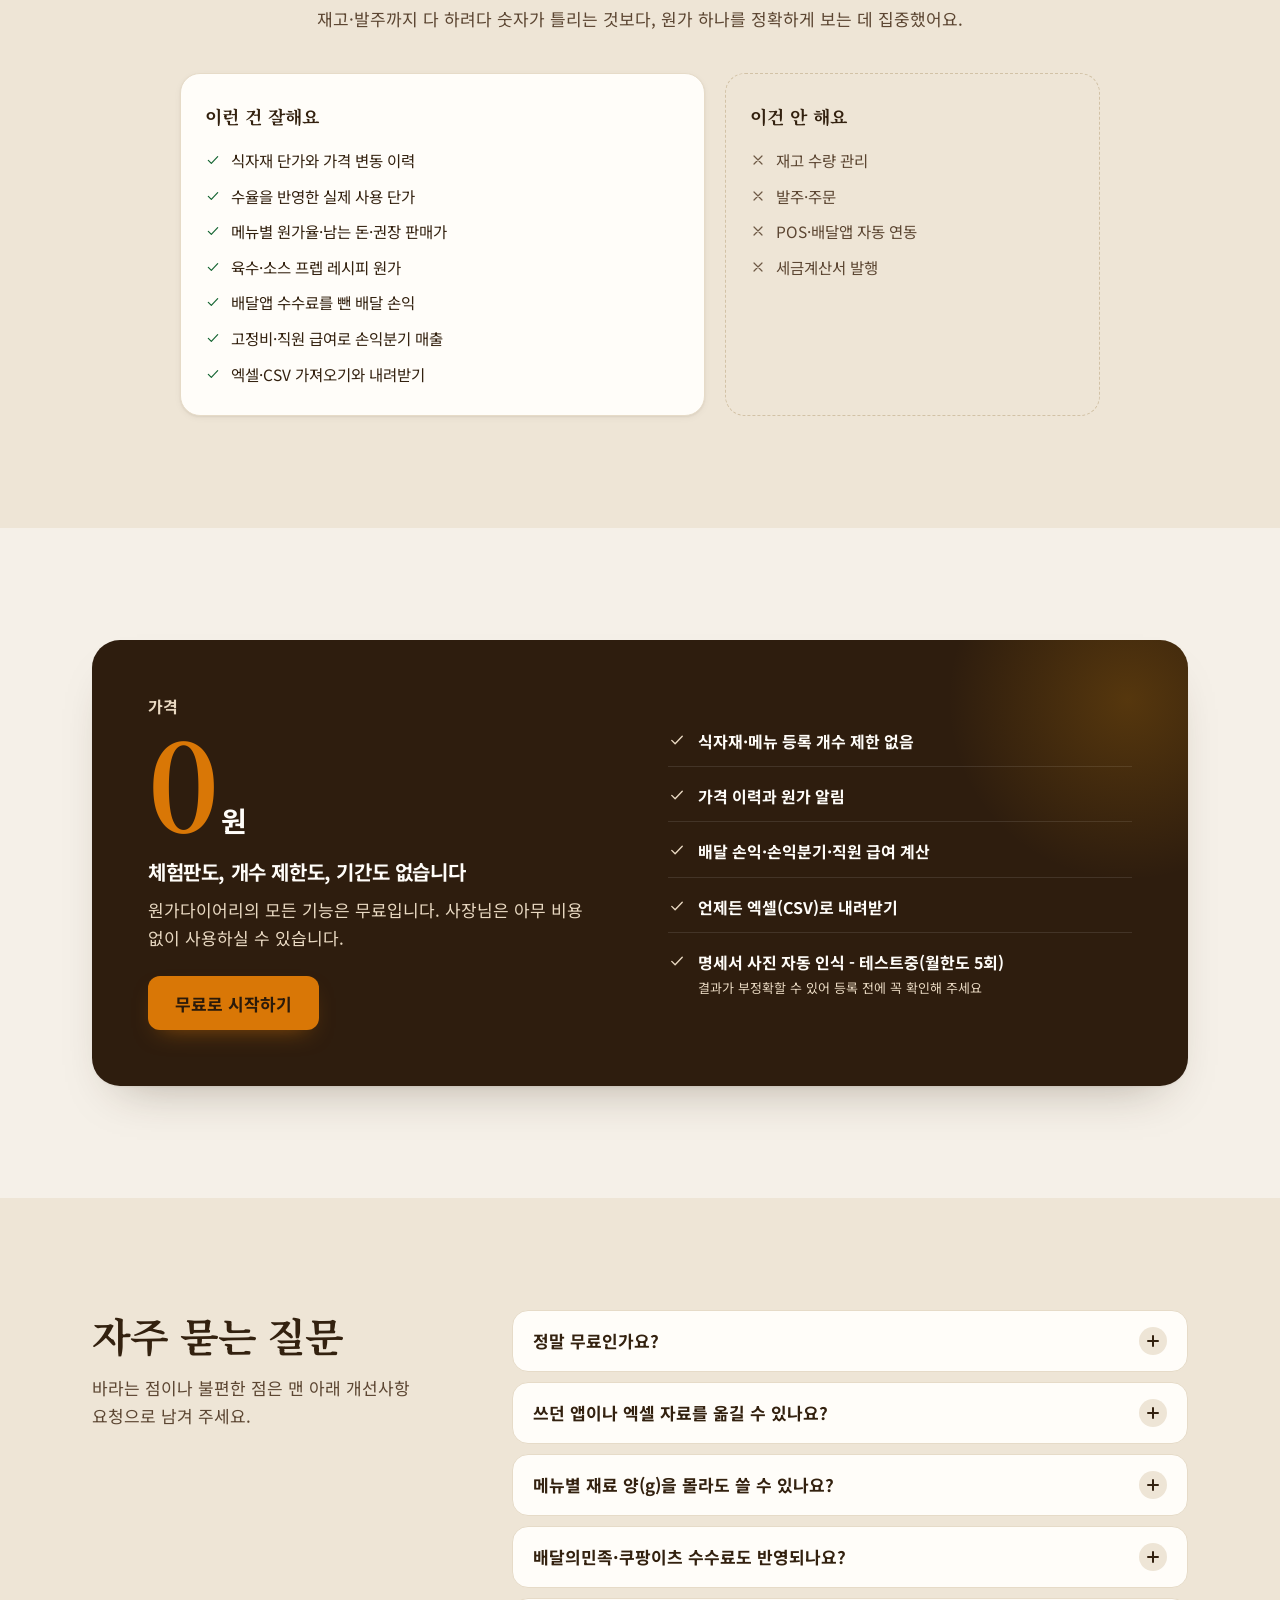
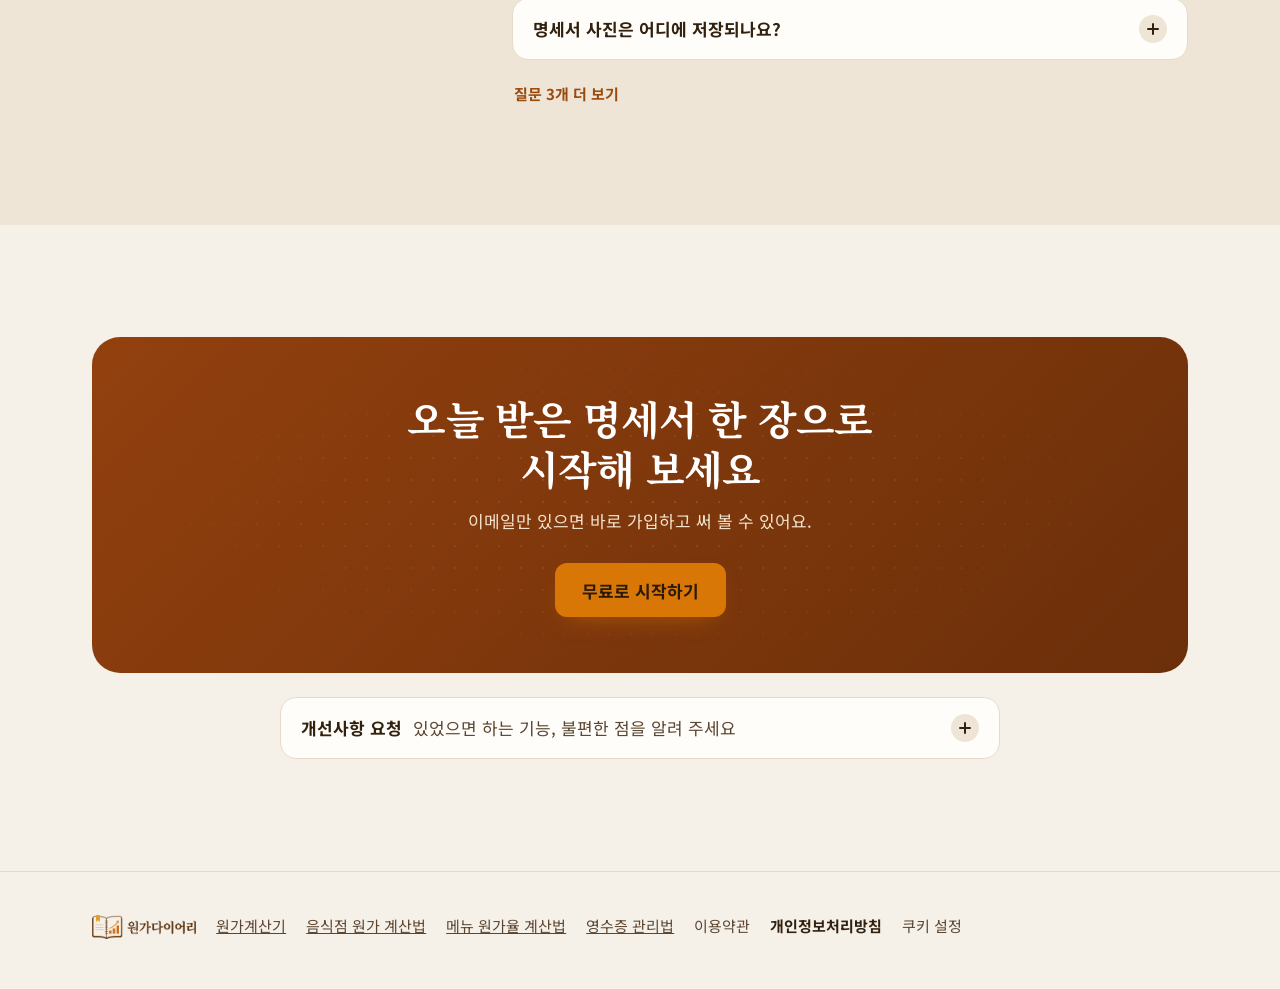
==== commit 9008c4ab: "구글 서치 콘솔 소유 확인 태그 추가 Co-Authored-By: Claude Opus 5.5 <noreply@anthropic.com> Claude-Session: https:/" ====
--- a/static/index.html
+++ b/static/index.html
@@ -6,6 +6,7 @@
   <title>원가다이어리 · 식당 원가계산기, 메뉴 원가율·영수증 관리 무료 앱</title>
   <meta name="robots" content="index, follow, max-image-preview:large">
   <link rel="canonical" href="https://mycostdiary.com/">
+  <meta name="google-site-verification" content="QmUOVdTK9b9-jFluD5OaLgMmxPDYIrHWNC1UXkKVSLg">
   <meta name="description" content="식당·음식점 원가계산기. 영수증·거래명세서만 입력하면 식자재 단가를 정리하고 메뉴별 원가율과 남는 돈을 바로 계산해 드려요. 엑셀 없이, 모든 기능 무료.">
   <!-- Open Graph -->
   <meta property="og:type" content="website">
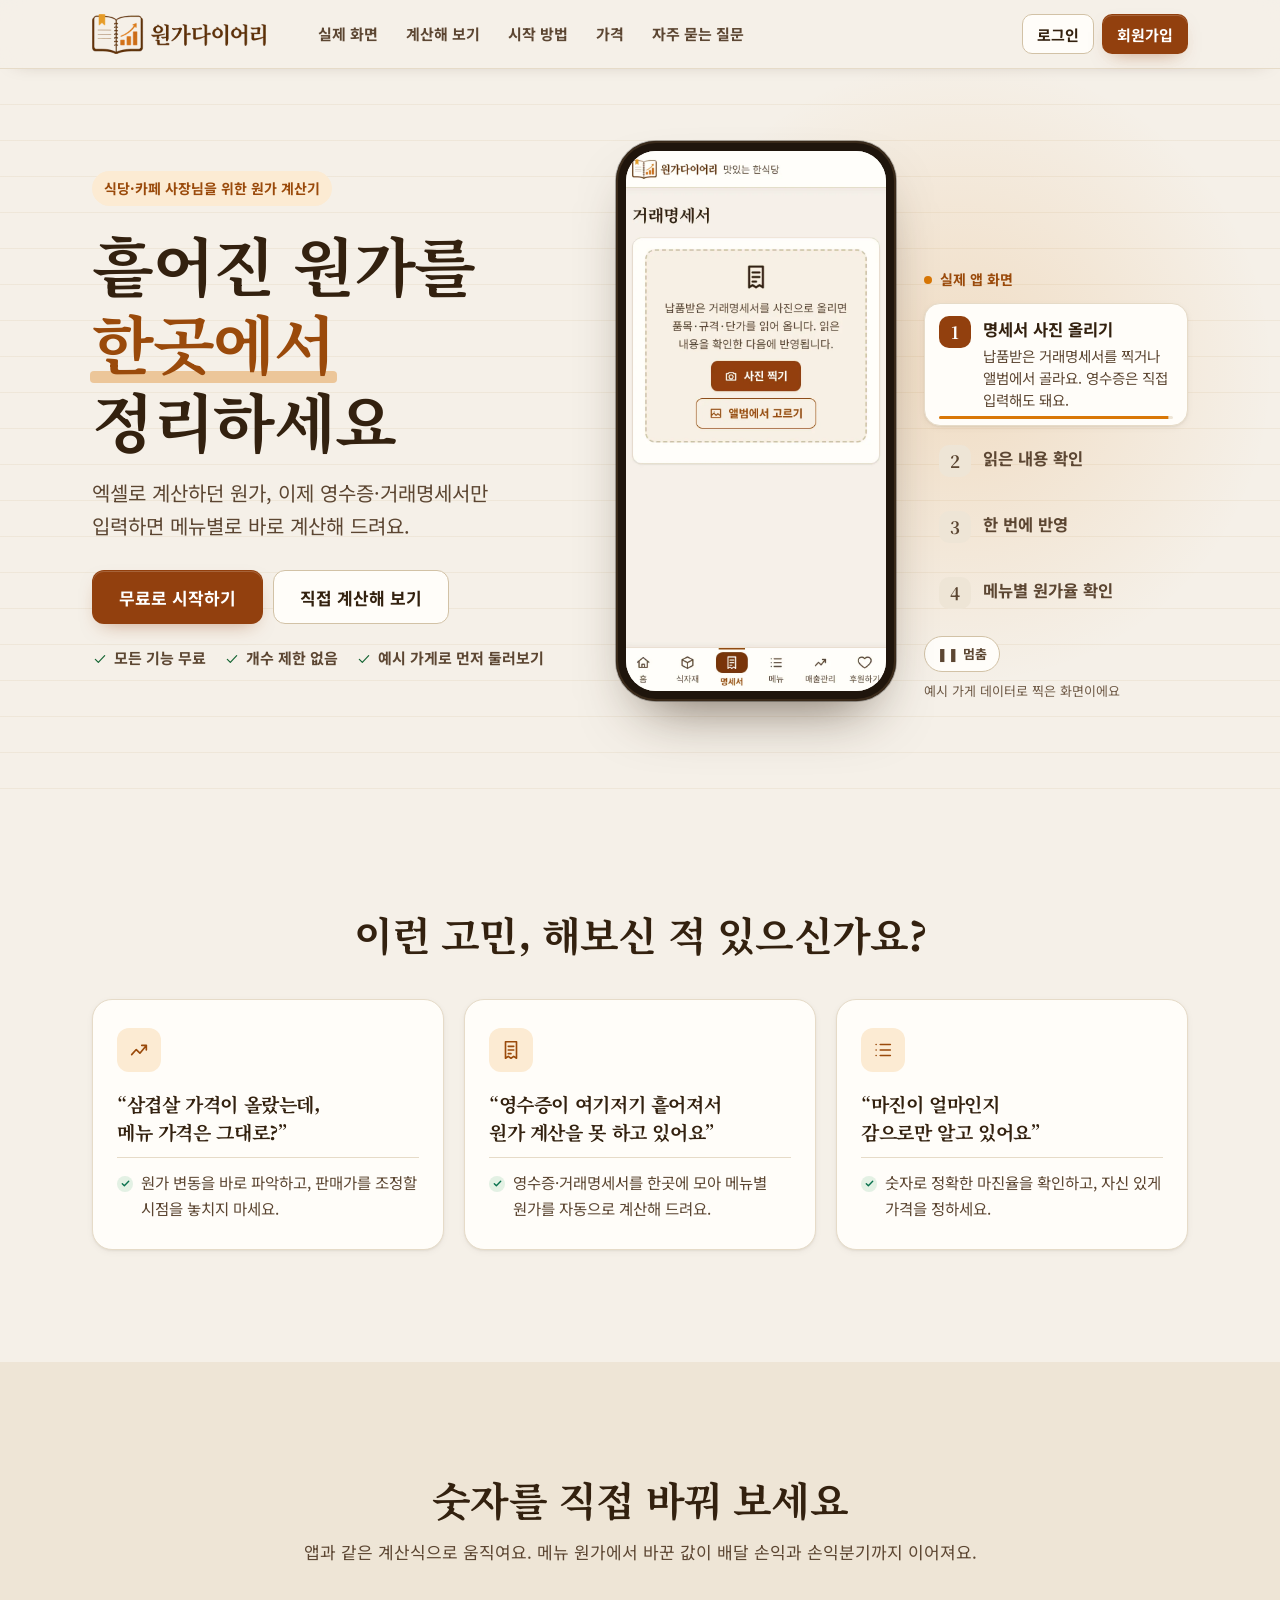
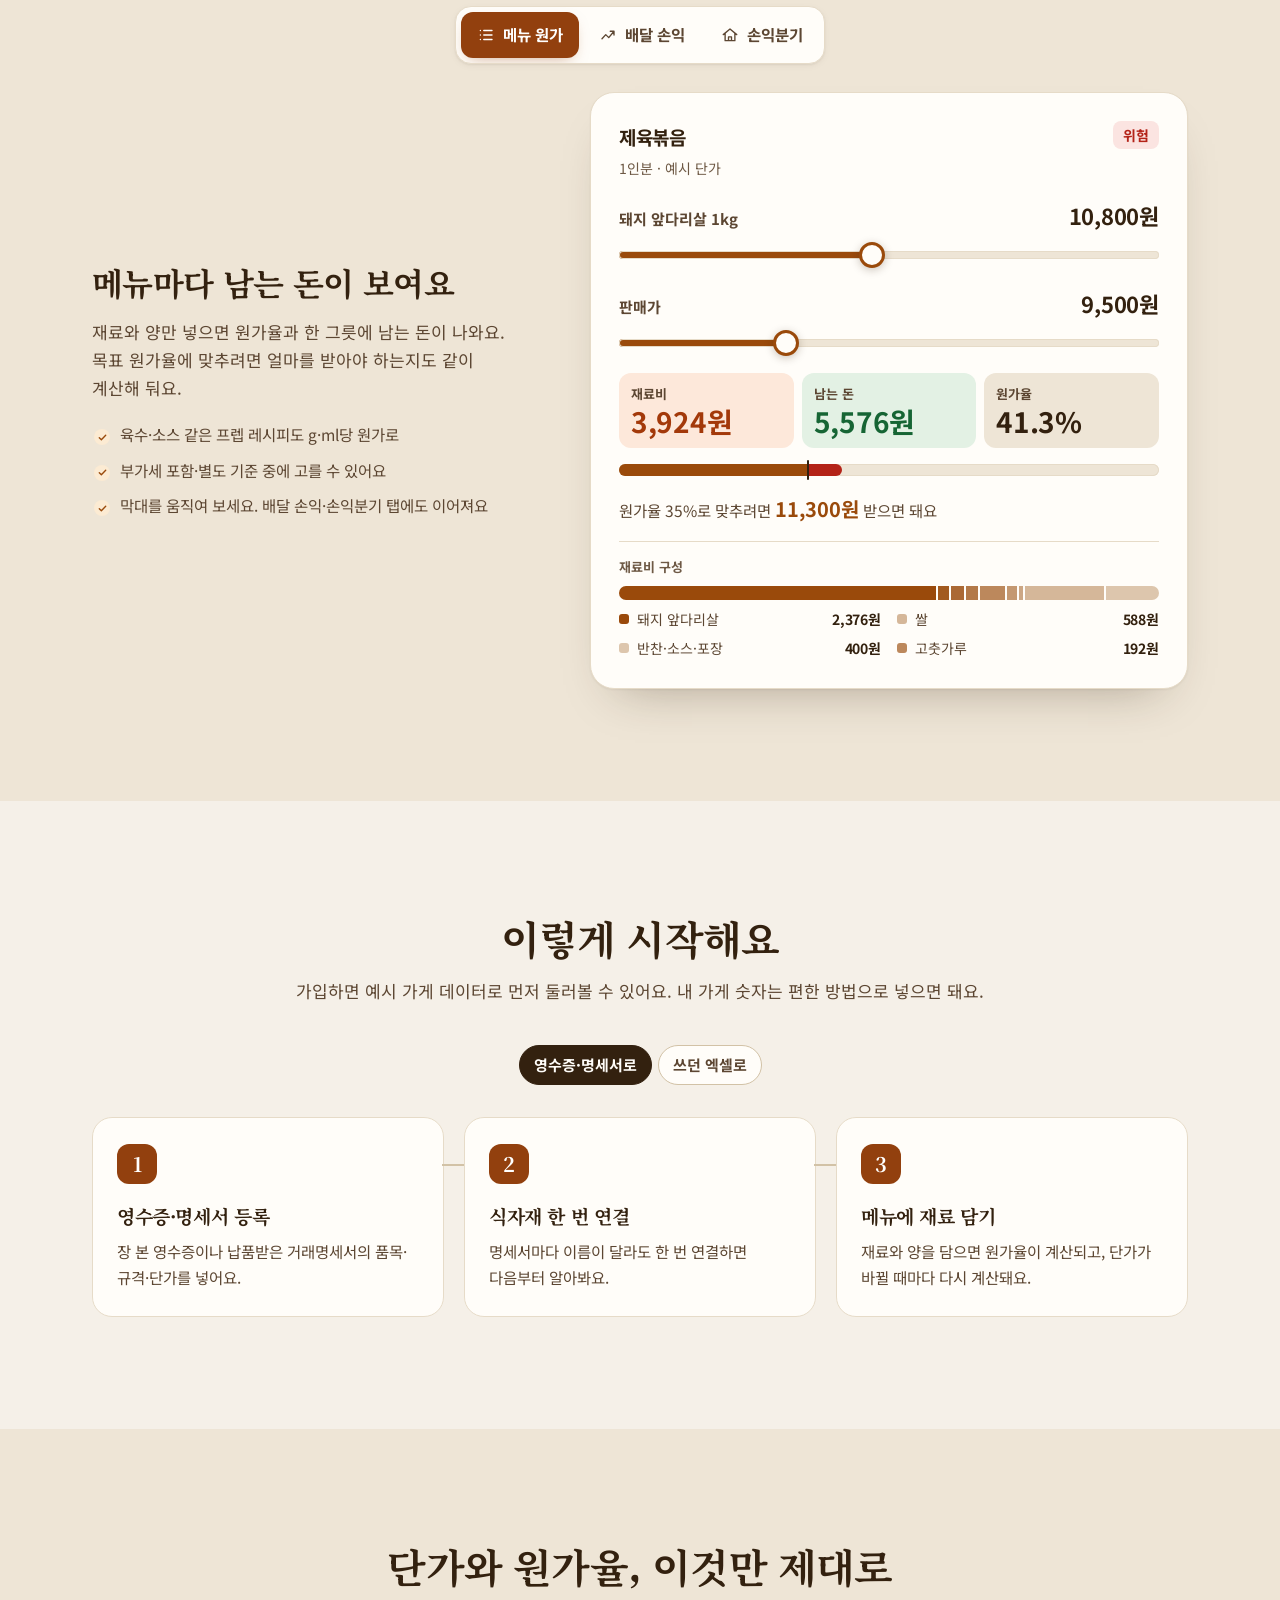
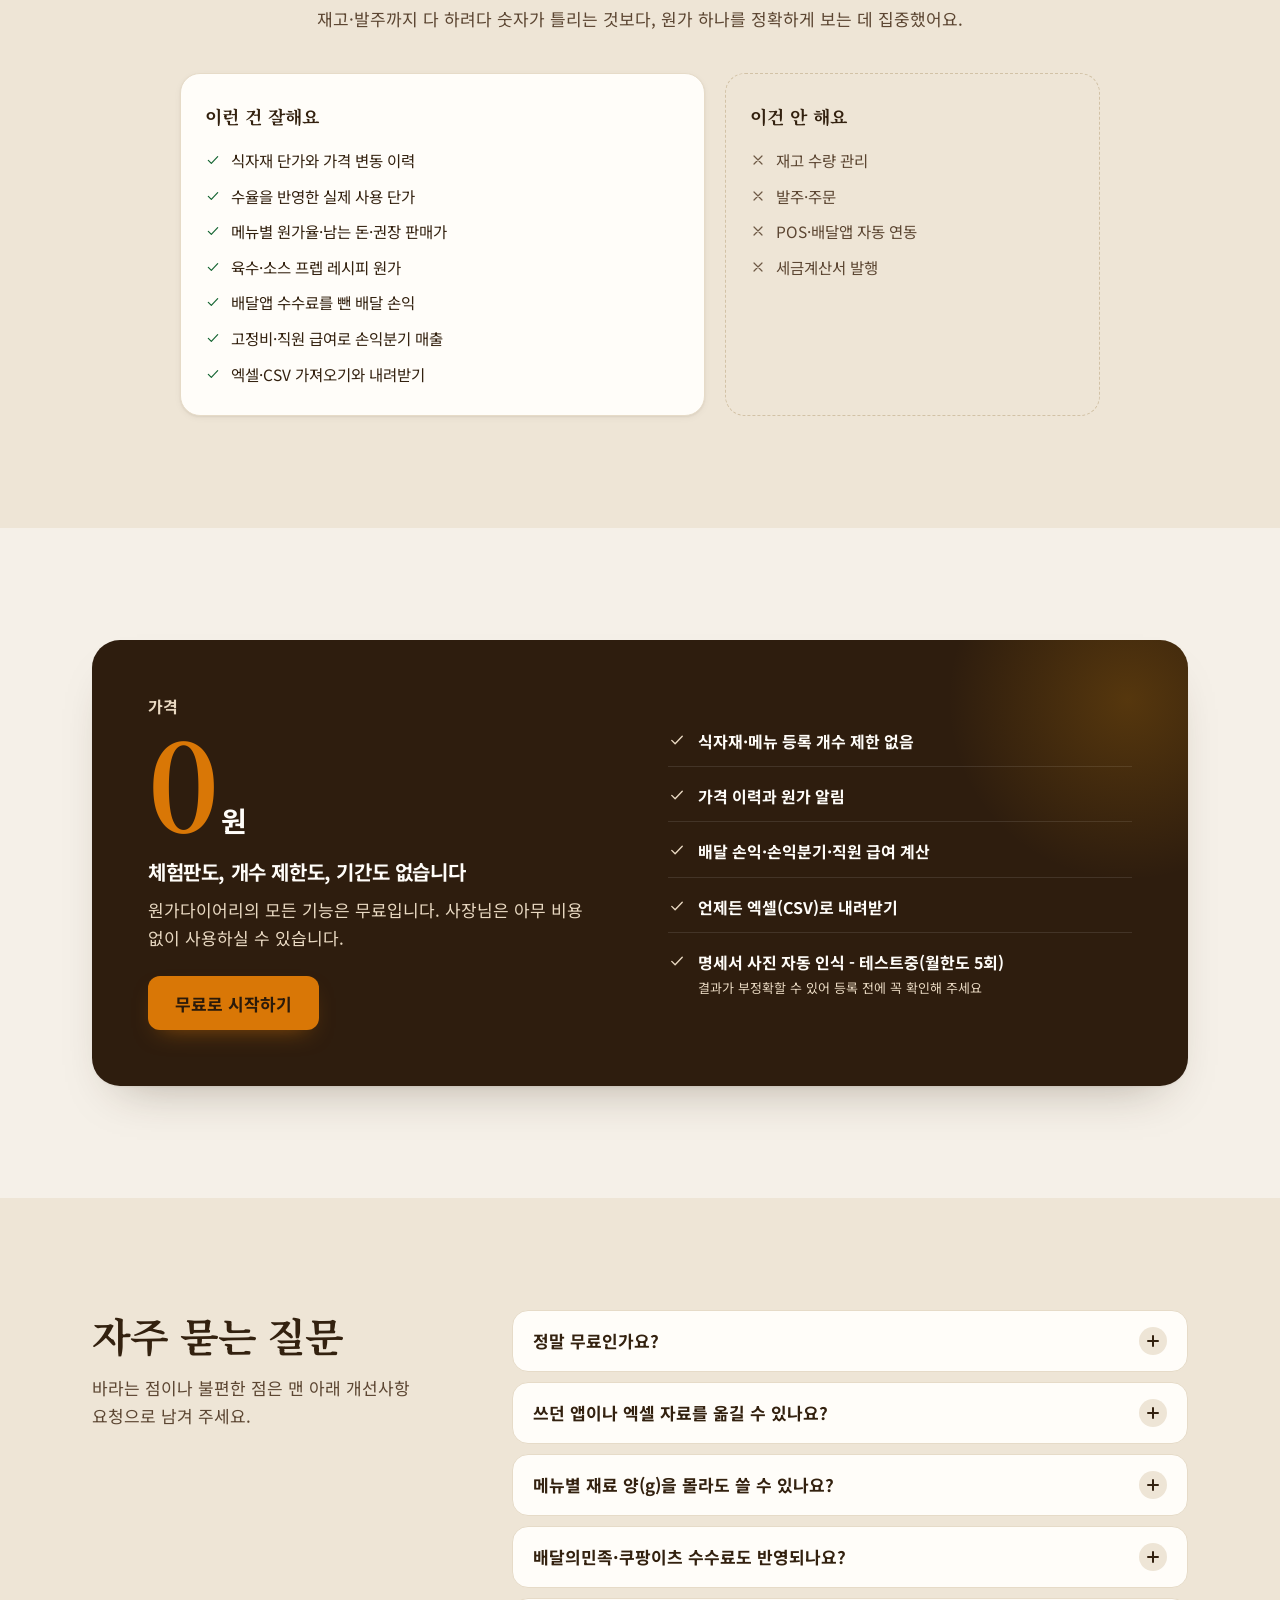
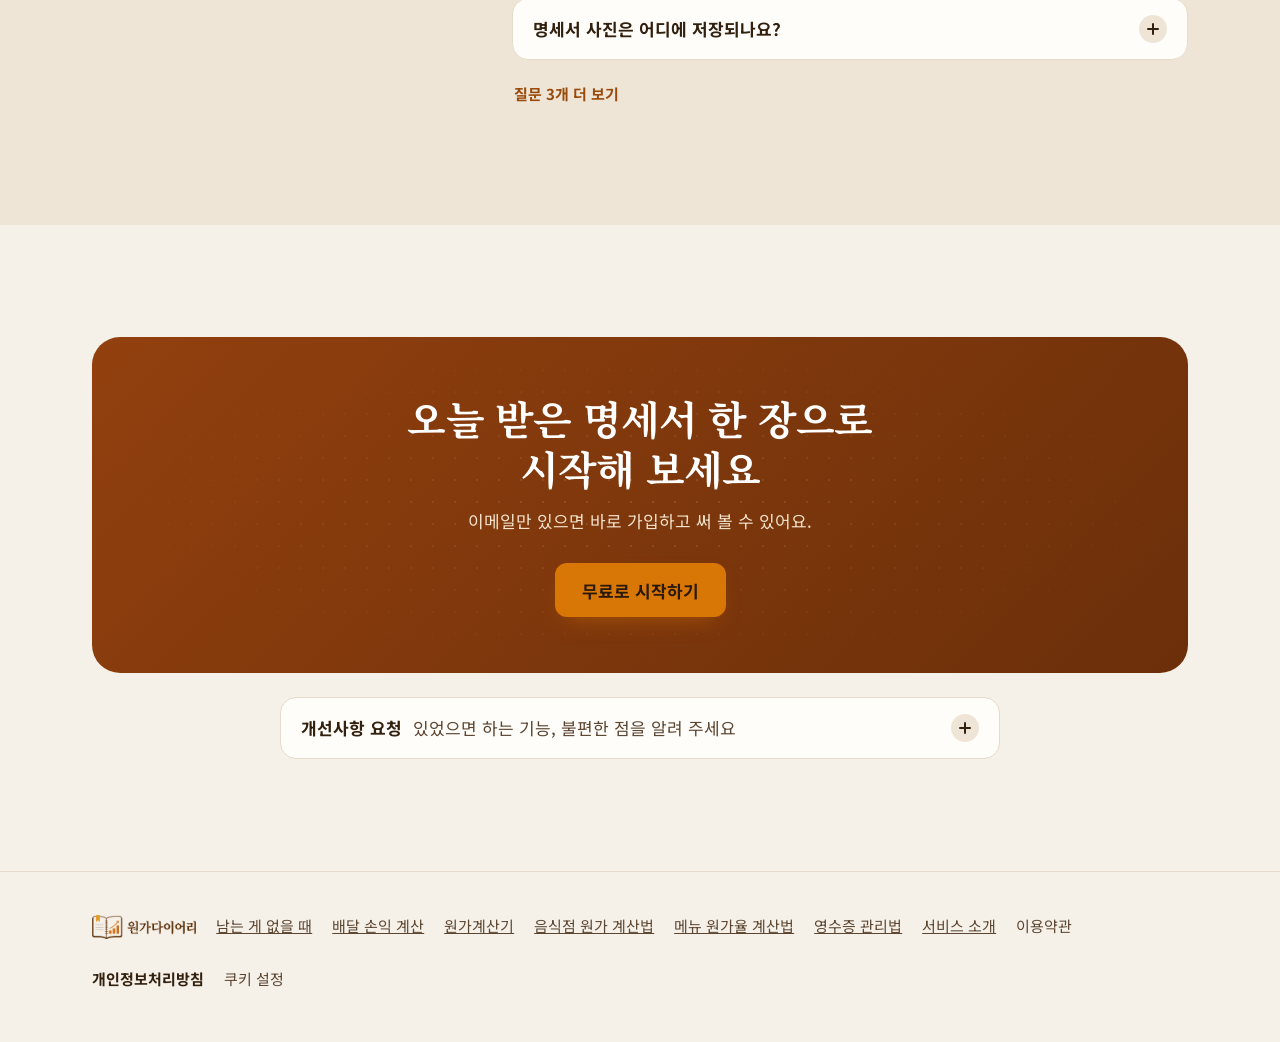
==== commit d58bc054: "AI 답변에 인용되도록 안내 글 보강: 고민형 질문 글, 배달 손익, 소개·목록 페이지 - /guide/no-profit: '장사해도 남는 게 없을 때' 원인 7가지와 확인 순서 " ====
--- a/static/index.html
+++ b/static/index.html
@@ -47,13 +47,21 @@
    "@id": "https://mycostdiary.com/#org",
    "name": "원가다이어리",
    "url": "https://mycostdiary.com/",
-   "logo": "https://mycostdiary.com/static/brand/logo.png"
+   "logo": "https://mycostdiary.com/static/brand/logo.png",
+   "description": "식당·카페 사장님을 위한 무료 원가 관리 웹앱 원가다이어리를 만들고 운영합니다.",
+   "subjectOf": {
+    "@type": "AboutPage",
+    "url": "https://mycostdiary.com/about"
+   }
   },
   {
    "@type": "SoftwareApplication",
    "@id": "https://mycostdiary.com/#app",
    "name": "원가다이어리",
-   "alternateName": ["CostDiary", "원가다이어리 원가계산기"],
+   "alternateName": [
+    "CostDiary",
+    "원가다이어리 원가계산기"
+   ],
    "url": "https://mycostdiary.com/",
    "description": "식당·카페 사장님이 영수증이나 거래명세서를 입력하면 식자재 단가를 정리하고 메뉴별 원가율, 한 그릇에 남는 돈, 배달앱 수수료를 뺀 배달 손익, 손익분기 매출을 계산해 주는 무료 웹앱입니다.",
    "applicationCategory": "BusinessApplication",
@@ -90,7 +98,7 @@
    "mainEntity": [
     {
      "@type": "Question",
-     "name": "원가다이어리는 무료인가요?",
+     "name": "정말 무료인가요?",
      "acceptedAnswer": {
       "@type": "Answer",
       "text": "네. 식자재 단가 관리, 메뉴 원가 계산, 배달 손익, 손익분기, 엑셀 가져오기·내려받기 등 지금 있는 기능은 개수 제한 없이 모두 무료예요. 거래명세서 사진 자동 인식만 한 달 5회인데, 인식할 때마다 외부 API 비용이 나가기 때문이에요. 테스트중이라 결과가 부정확할 수 있고, 넘기면 직접 입력하면 돼요."
@@ -101,7 +109,7 @@
      "name": "쓰던 앱이나 엑셀 자료를 옮길 수 있나요?",
      "acceptedAnswer": {
       "@type": "Answer",
-      "text": "엑셀(.xlsx)과 CSV 파일을 올리면 제목 줄을 읽어 칸을 자동으로 맞추고, 저장하기 전에 미리 보여 드려요. 칸이 틀리면 직접 고를 수 있어요."
+      "text": "엑셀(.xlsx)과 CSV 파일을 올리면 제목 줄을 읽어 칸을 자동으로 맞추고, 저장하기 전에 미리 보여 드려요. 칸이 틀리면 직접 고를 수 있어요. 가격이 없는 식자재도 '단가 없음'으로 옮겨 두었다가 명세서로 채울 수 있어요."
      }
     },
     {
@@ -122,6 +130,14 @@
     },
     {
      "@type": "Question",
+     "name": "명세서 사진은 어디에 저장되나요?",
+     "acceptedAnswer": {
+      "@type": "Answer",
+      "text": "글자를 읽기 위해 사진을 Anthropic의 Claude API로 보내고, 잘못 읽었을 때 확인할 수 있도록 원가다이어리 서버에도 보관해요. 계정을 삭제하면 사진도 함께 삭제돼요. 반영하기 전에 모든 줄을 보여 드리고, 확인하고 누르기 전에는 아무것도 저장되지 않아요."
+     }
+    },
+    {
+     "@type": "Question",
      "name": "명세서마다 식자재 이름이 달라요.",
      "acceptedAnswer": {
       "@type": "Answer",
@@ -138,7 +154,7 @@
     },
     {
      "@type": "Question",
-     "name": "그만 쓰고 싶으면 어떻게 하나요?",
+     "name": "그만 쓰고 싶어요.",
      "acceptedAnswer": {
       "@type": "Answer",
       "text": "설정에서 계정을 삭제하면 입력한 식자재·메뉴·가격 이력이 모두 지워져요. 그 전에 엑셀(CSV)로 내려받아 둘 수 있어요."
@@ -174,6 +190,10 @@
         </ul>
       </section>
       <section>
+        <h2>팔아도 남는 게 없다면</h2>
+        <p>손님은 있는데 남는 돈이 없다면 대개 재료값이 올랐는데 그대로인 판매가, 배달 수수료와 배달비, 사장님 부담 할인, 폐기와 과다 담기, 손익분기 근처의 매출, 주휴수당 같은 빠진 인건비, 세금·대출 원금 중 어딘가에서 돈이 샙니다. 원가다이어리는 메뉴별 원가율과 배달 한 건에 남는 돈, 손익분기 매출을 계산해 어디서 새는지 숫자로 보여 줍니다. 확인 순서는 <a href="/guide/no-profit">장사해도 남는 게 없을 때: 원인 7가지와 확인 순서</a>에 정리했습니다.</p>
+      </section>
+      <section>
         <h2>할 수 있는 일</h2>
         <ul>
           <li>거래명세서 사진을 올리면 품목·규격·단가를 읽어 지난 단가와 비교해 보여 줘요(월 5회, 테스트중). 영수증은 직접 입력해도 돼요.</li>
@@ -195,28 +215,33 @@
       </section>
       <section>
         <h2>자주 묻는 질문</h2>
-        <h3>원가다이어리는 무료인가요?</h3>
+        <h3>정말 무료인가요?</h3>
         <p>네. 식자재 단가 관리, 메뉴 원가 계산, 배달 손익, 손익분기, 엑셀 가져오기·내려받기 등 지금 있는 기능은 개수 제한 없이 모두 무료예요. 거래명세서 사진 자동 인식만 한 달 5회인데, 인식할 때마다 외부 API 비용이 나가기 때문이에요. 테스트중이라 결과가 부정확할 수 있고, 넘기면 직접 입력하면 돼요.</p>
         <h3>쓰던 앱이나 엑셀 자료를 옮길 수 있나요?</h3>
-        <p>엑셀(.xlsx)과 CSV 파일을 올리면 제목 줄을 읽어 칸을 자동으로 맞추고, 저장하기 전에 미리 보여 드려요. 칸이 틀리면 직접 고를 수 있어요.</p>
+        <p>엑셀(.xlsx)과 CSV 파일을 올리면 제목 줄을 읽어 칸을 자동으로 맞추고, 저장하기 전에 미리 보여 드려요. 칸이 틀리면 직접 고를 수 있어요. 가격이 없는 식자재도 '단가 없음'으로 옮겨 두었다가 명세서로 채울 수 있어요.</p>
         <h3>메뉴별 재료 양(g)을 몰라도 쓸 수 있나요?</h3>
         <p>어림잡아 넣어 두고 단가만 먼저 넣어도 돼요. 나중에 실제로 계량한 값으로 고치면 원가율이 자동으로 다시 계산돼요.</p>
         <h3>배달의민족·쿠팡이츠 수수료도 반영되나요?</h3>
         <p>쓰는 앱을 켜고 구간·요율을 맞추면 메뉴마다 배달 한 건에 남는 돈과 배달용 권장 판매가를 계산해요. 앱과 연동하는 것이 아니라 공개된 안내를 바탕으로 한 기본값이라, 정산서와 다르면 직접 고쳐 쓰세요.</p>
+        <h3>명세서 사진은 어디에 저장되나요?</h3>
+        <p>글자를 읽기 위해 사진을 Anthropic의 Claude API로 보내고, 잘못 읽었을 때 확인할 수 있도록 원가다이어리 서버에도 보관해요. 계정을 삭제하면 사진도 함께 삭제돼요. 반영하기 전에 모든 줄을 보여 드리고, 확인하고 누르기 전에는 아무것도 저장되지 않아요.</p>
         <h3>명세서마다 식자재 이름이 달라요.</h3>
         <p>비슷한 이름은 자동으로 연결하고, 못 찾은 이름은 한 번만 골라 주시면 다음부터 기억해요.</p>
         <h3>수율은 어떻게 계산하나요?</h3>
         <p>식자재마다 수율(다듬고 남는 비율)을 넣으면 실제로 쓰는 양 기준으로 계산해요. 수율이 90%이면 단가를 0.9로 나눈 값을 원가에 써요.</p>
-        <h3>그만 쓰고 싶으면 어떻게 하나요?</h3>
+        <h3>그만 쓰고 싶어요.</h3>
         <p>설정에서 계정을 삭제하면 입력한 식자재·메뉴·가격 이력이 모두 지워져요. 그 전에 엑셀(CSV)로 내려받아 둘 수 있어요.</p>
       </section>
       <section>
         <h2>더 읽어 보기</h2>
         <ul>
+          <li><a href="/guide/no-profit">장사해도 남는 게 없을 때: 원인 7가지와 확인 순서</a></li>
+          <li><a href="/guide/delivery-profit">배달 한 건에 실제로 남는 돈 계산</a></li>
           <li><a href="/guide/cost-calculator">음식 원가계산기 (가입 없이 바로 계산)</a></li>
           <li><a href="/guide/restaurant-cost">음식점 원가 계산 방법: 식재료비, 인건비, 고정비까지</a></li>
           <li><a href="/guide/menu-cost-rate">식당 메뉴 원가율 계산하는 법 (공식과 예시)</a></li>
           <li><a href="/guide/receipt-management">식당 영수증 관리 방법 (거래명세서 포함)</a></li>
+          <li><a href="/guide">안내 글 전체</a> · <a href="/about">원가다이어리 소개</a></li>
         </ul>
       </section>
       <p><a href="https://mycostdiary.com/">원가다이어리 무료로 시작하기</a></p>
@@ -224,7 +249,7 @@
   </div>
   <div id="toasts" class="toasts" role="status" aria-live="polite"></div>
   <noscript><p class="noscript">원가다이어리는 자바스크립트를 켜야 사용할 수 있습니다.</p></noscript>
-  <script type="module" src="/static/js/main.js?v=25"></script>
+  <script type="module" src="/static/js/main.js?v=26"></script>
   <script type="module" src="/static/js/inspect.js"></script>
 </body>
 </html>
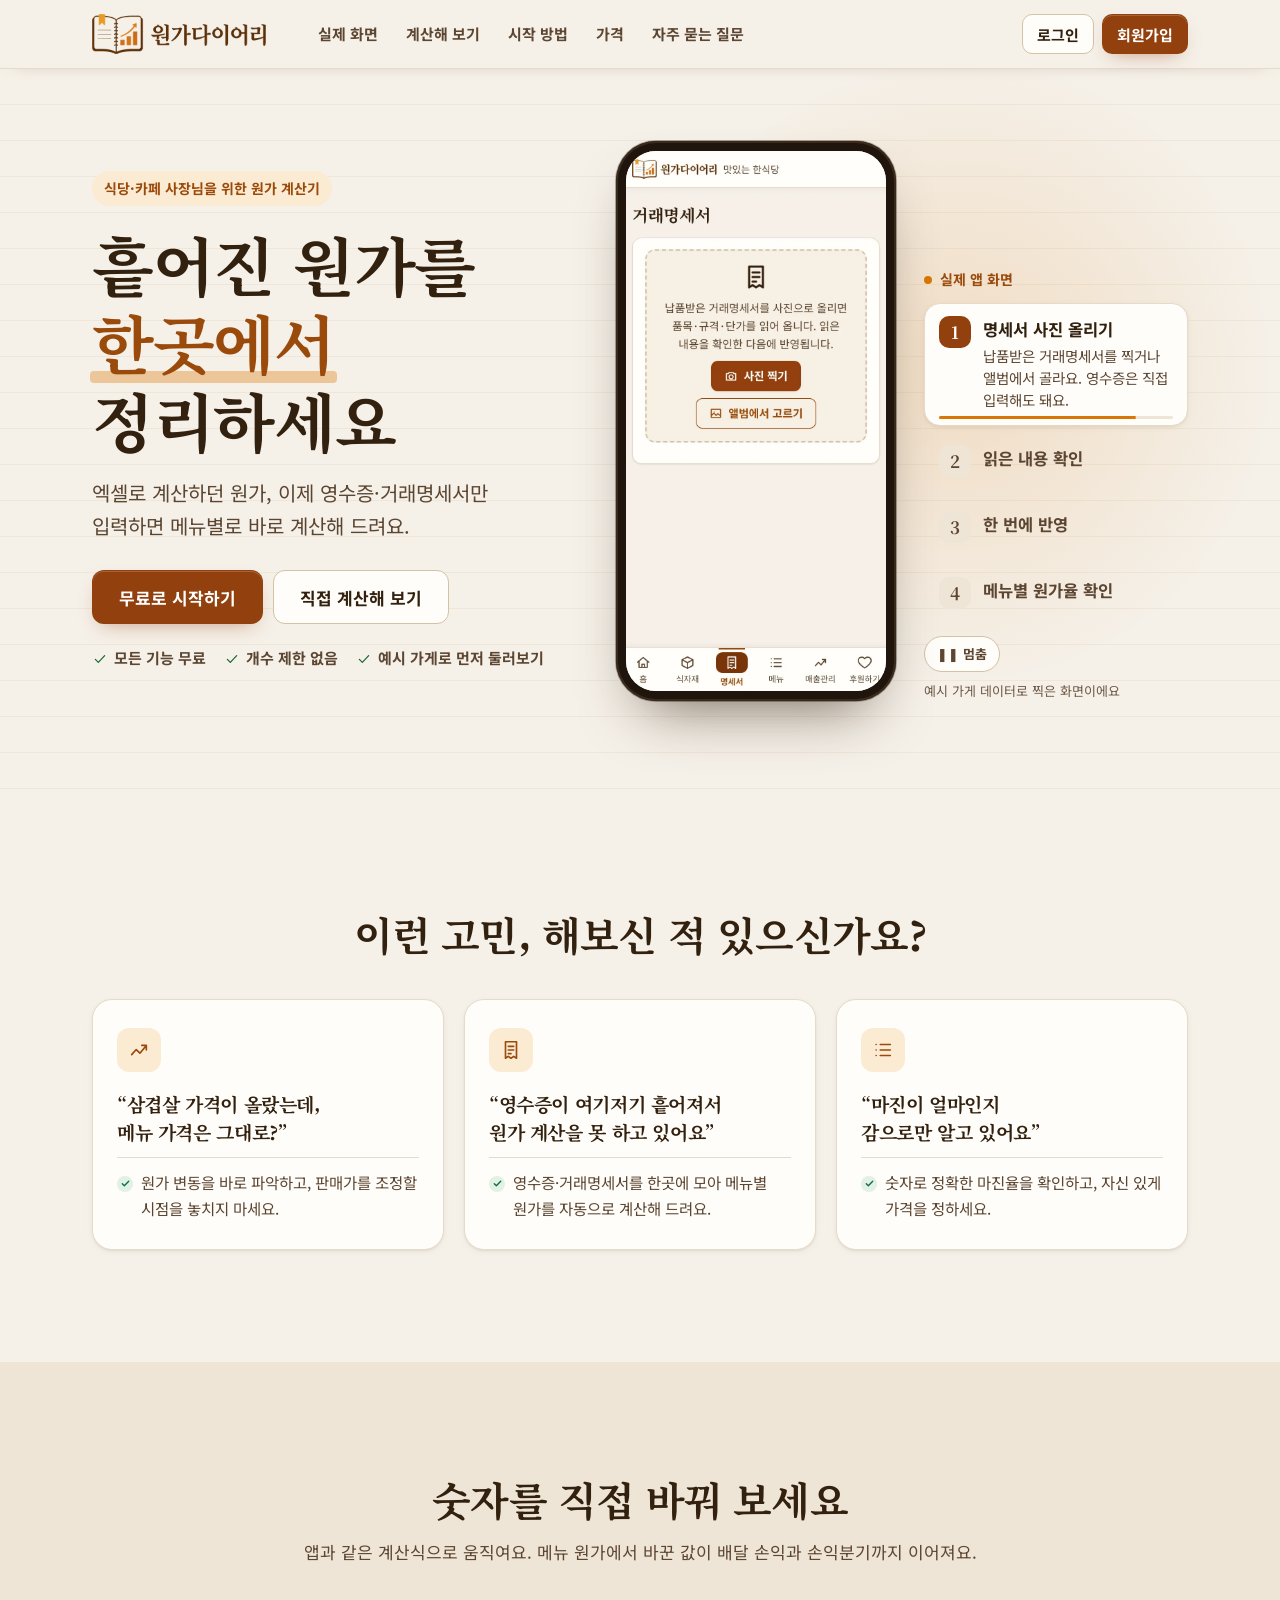
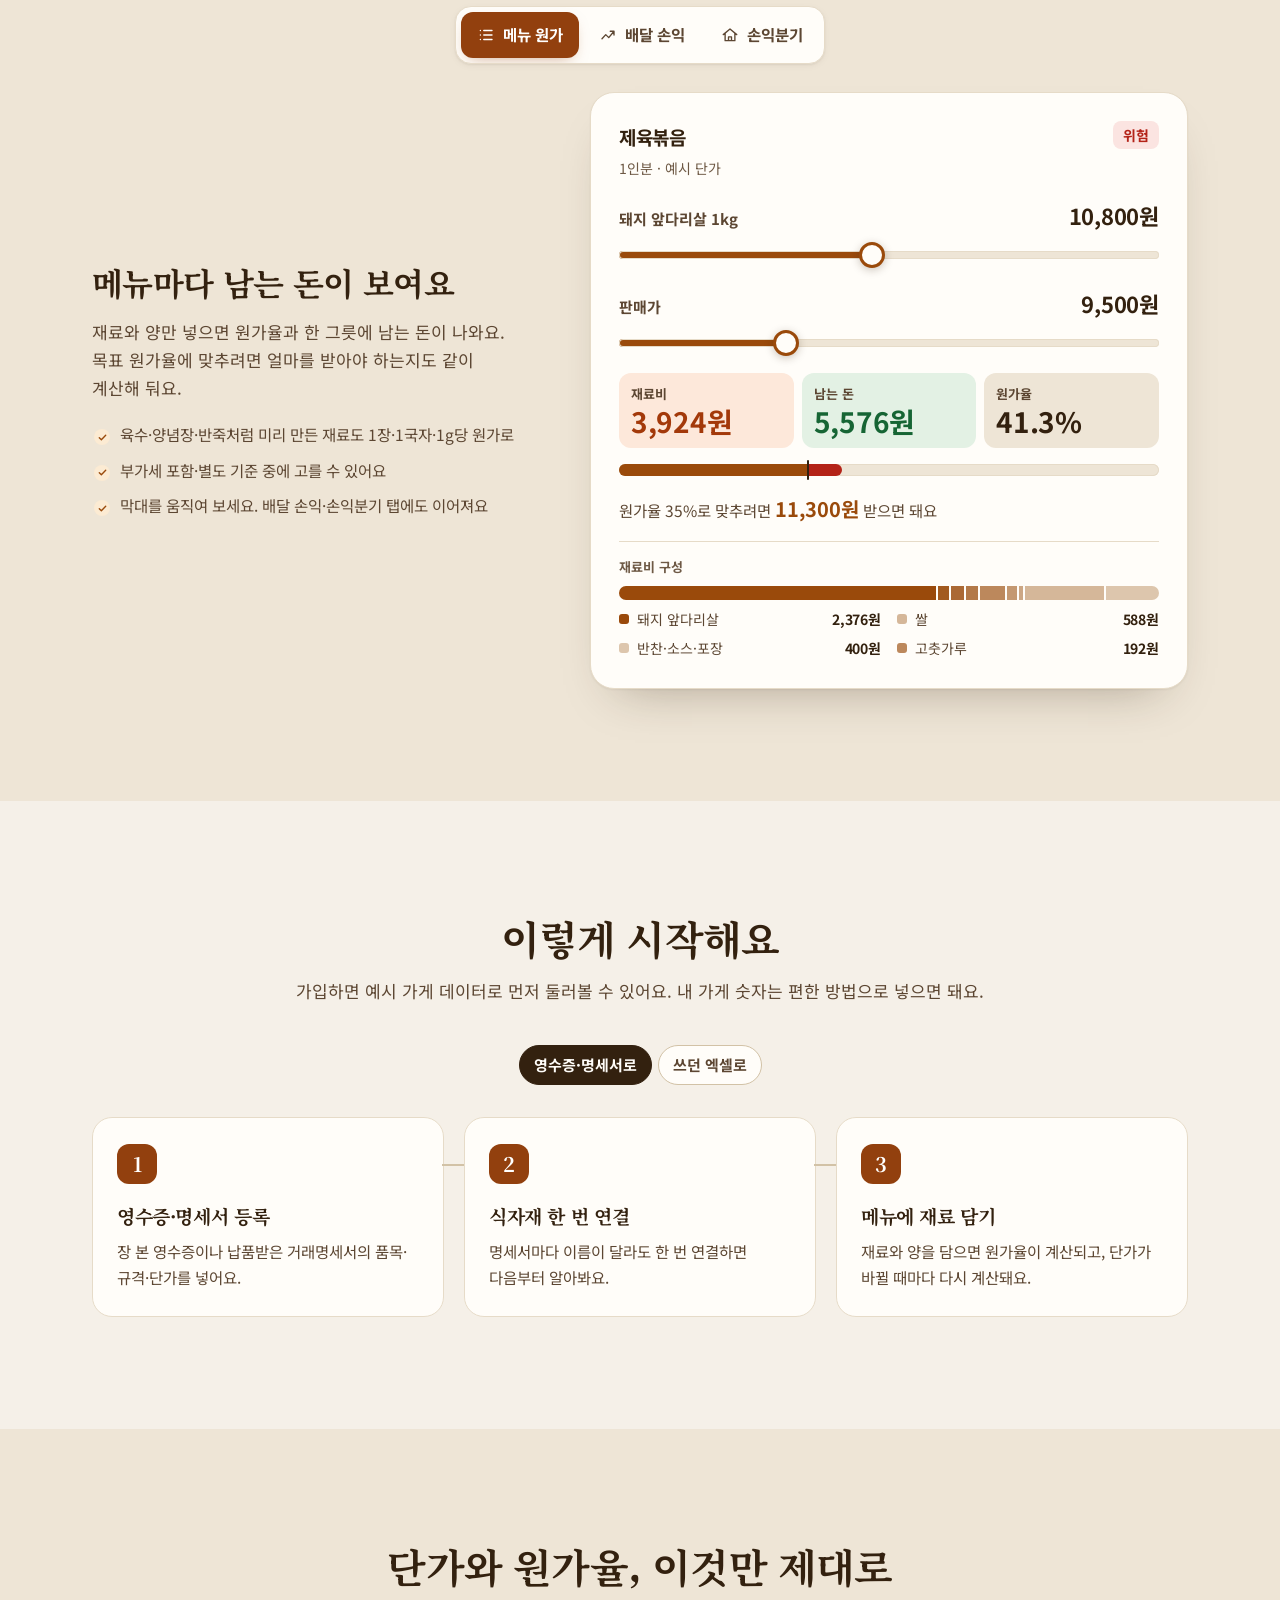
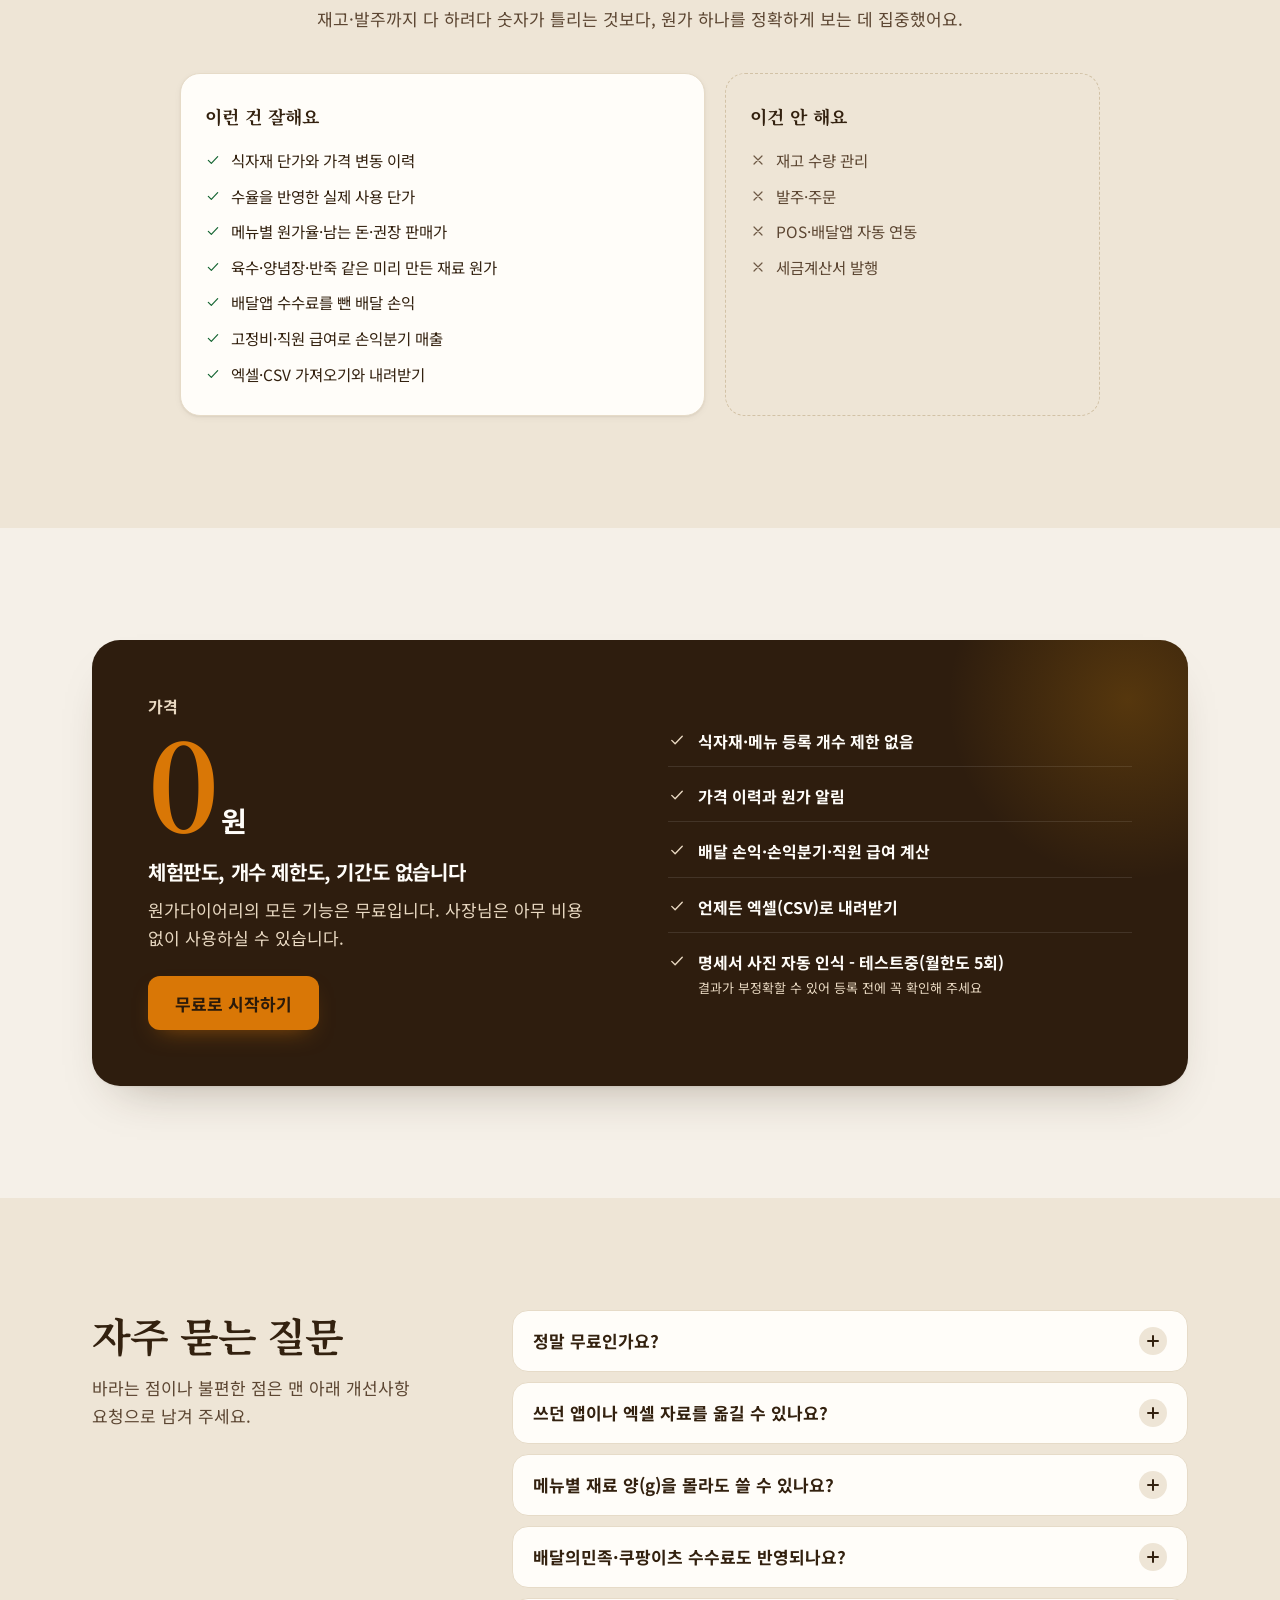
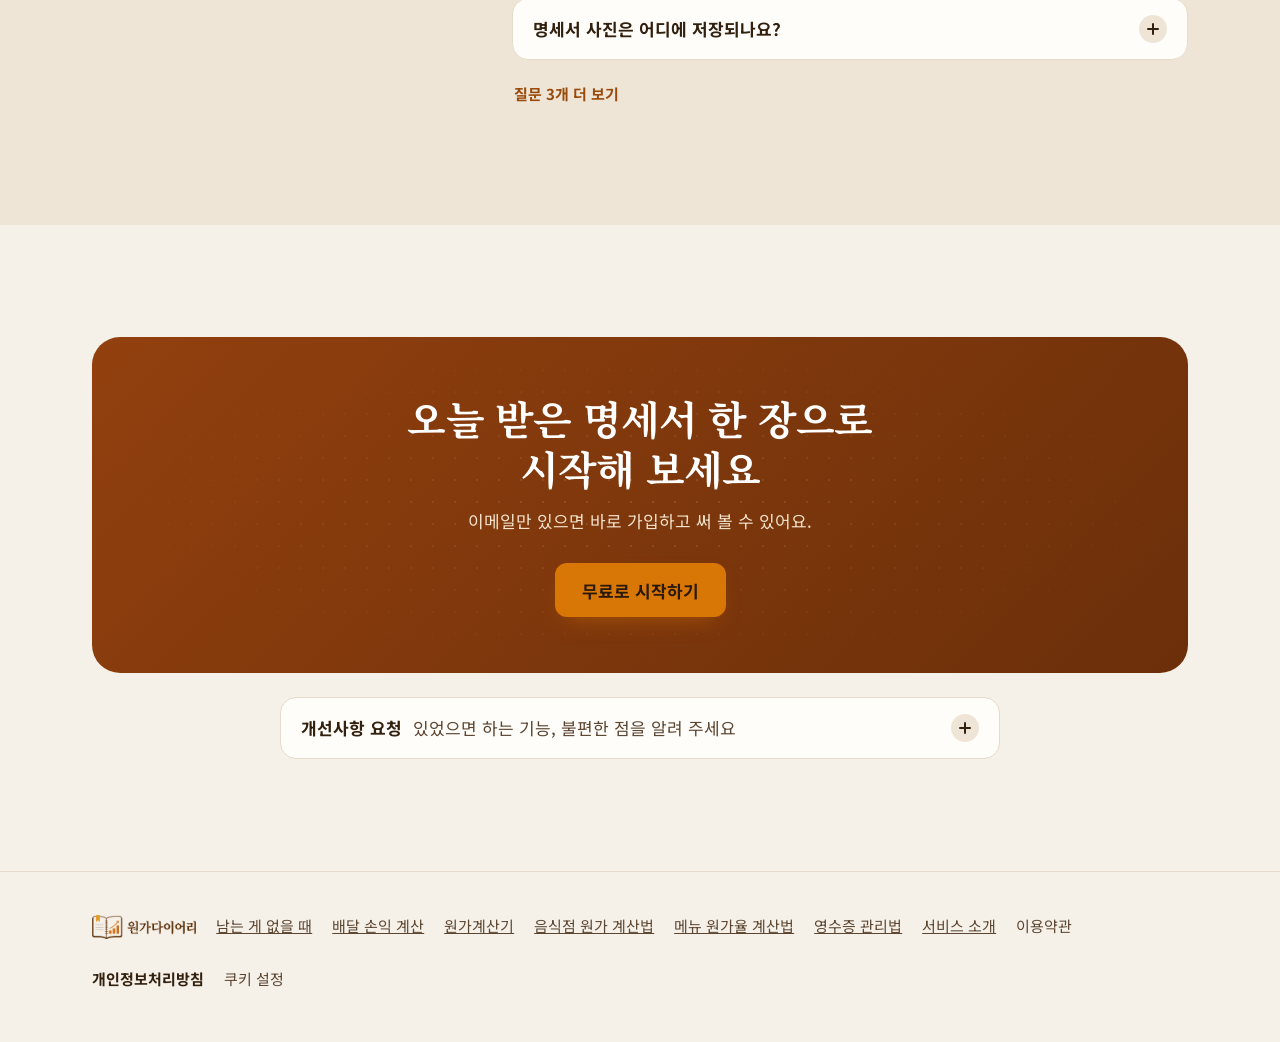
==== commit f5aee41c: "사용 설명서와 '미리 만든 재료'(프렙) 쉽게 쓰기 - 앱 안 사용 설명서(#/help): 7개 주제를 큰 글씨·번호 단계로, 화면 속 버튼 모양 그대로 보여 줌 - 글자 크기(보" ====
--- a/static/index.html
+++ b/static/index.html
@@ -83,7 +83,7 @@
     "식자재 단가와 가격 변동 이력",
     "수율을 반영한 실제 사용 단가",
     "메뉴별 원가율·남는 돈·목표 원가율 권장 판매가",
-    "육수·소스 같은 프렙 레시피 원가",
+    "육수·양념장·반죽 같은 미리 만든 재료(프렙) 원가",
     "배달의민족·쿠팡이츠 수수료와 배달비를 뺀 배달 손익",
     "고정비·직원 급여(주휴수당 포함)로 손익분기 매출",
     "엑셀·CSV 가져오기와 내려받기"
@@ -168,7 +168,7 @@
   <link rel="manifest" href="/static/manifest.webmanifest">
   <link rel="icon" href="/static/icon.svg" type="image/svg+xml">
   <link rel="apple-touch-icon" href="/static/brand/touch-icon-192.png">
-  <link rel="stylesheet" href="/static/style.css?v=15">
+  <link rel="stylesheet" href="/static/style.css?v=16">
   <link rel="stylesheet" href="/static/fonts/noto/noto.css?v=1">
   <link rel="stylesheet" href="/static/landing.css?v=6">
 </head>
@@ -199,7 +199,7 @@
           <li>거래명세서 사진을 올리면 품목·규격·단가를 읽어 지난 단가와 비교해 보여 줘요(월 5회, 테스트중). 영수증은 직접 입력해도 돼요.</li>
           <li>식자재 단가와 가격 변동 이력을 한곳에 모으고, 수율을 반영한 실제 사용 단가를 계산해요.</li>
           <li>메뉴에 재료와 양을 담으면 원가율과 한 그릇에 남는 돈, 목표 원가율에 맞춘 권장 판매가가 나와요. 단가가 바뀌면 영향받는 메뉴가 모두 다시 계산돼요.</li>
-          <li>육수·소스 같은 프렙 레시피도 g·ml당 원가로 계산해요. 부가세 포함·별도 기준을 고를 수 있어요.</li>
+          <li>육수·양념장·반죽 같은 미리 만든 재료(프렙)도 1장·1국자·g·ml당 원가로 계산해요. 부가세 포함·별도 기준을 고를 수 있어요.</li>
           <li>배달의민족·쿠팡이츠 중개 수수료, 결제 수수료, 배달비, 부가세를 뺀 배달 한 건의 남는 돈과 앱별 권장 판매가를 계산해요. 앱과 자동 연동하지는 않아요.</li>
           <li>월세 같은 고정비와 직원 급여(주휴수당 포함)를 넣으면 하루 몇 그릇을 팔아야 본전인지, 손익분기 매출을 계산해요.</li>
           <li>쓰던 엑셀(.xlsx)·CSV를 그대로 올려 옮기고, 언제든 엑셀(CSV)로 내려받을 수 있어요.</li>
@@ -249,7 +249,7 @@
   </div>
   <div id="toasts" class="toasts" role="status" aria-live="polite"></div>
   <noscript><p class="noscript">원가다이어리는 자바스크립트를 켜야 사용할 수 있습니다.</p></noscript>
-  <script type="module" src="/static/js/main.js?v=26"></script>
+  <script type="module" src="/static/js/main.js?v=27"></script>
   <script type="module" src="/static/js/inspect.js"></script>
 </body>
 </html>
--- a/static/style.css
+++ b/static/style.css
@@ -102,7 +102,7 @@
   margin: 0;
   background: var(--paper);
   color: var(--ink);
-  font: 400 16px/1.6 var(--font-ui);
+  font: 400 1rem/1.6 var(--font-ui);
   word-break: keep-all;
   overflow-wrap: anywhere;
   -webkit-font-smoothing: antialiased;
@@ -2185,3 +2185,94 @@
 .cal-sw.miss { background: var(--amber-soft); box-shadow: inset 0 0 0 1px var(--amber); }
 .cal-sw.np { border-radius: 50%; width: 6px; height: 6px; background: var(--btn); }
 @media (max-width: 380px) { .cal-cell { min-height: 46px; padding: 4px 2px 5px; } .cal-amt { font-size: 0.6875rem; } }
+
+/* ---------- 글자 크기 (사용 설명서에서 고름, 이 기기에만 저장: help.js) ----------
+   화면 글자는 대부분 rem이라 html 글자 크기만 키우면 앱 전체가 같이 커진다. */
+html[data-text="lg"] { font-size: 112.5%; }
+html[data-text="xl"] { font-size: 125%; }
+
+/* ---------- 사용 설명서 (#/help) ----------
+   어르신 사장님도 읽기 쉽게: 본문 1.0625rem 이상, 줄 간격 넉넉히, 번호는 크게, 누를 곳은 44px 이상. */
+.hp { max-width: 760px; }
+.hp-lead { font-size: 1.0625rem; line-height: 1.75; }
+.hp-sizebox { display: flex; align-items: center; justify-content: space-between; gap: 12px; flex-wrap: wrap; }
+.hp-size-t { font-weight: 700; font-size: 1.0625rem; }
+.hp-size { display: flex; gap: 8px; flex-wrap: wrap; }
+.hp-size-btn { display: inline-flex; align-items: baseline; gap: 6px; min-height: 48px; padding: 0 14px; border: 1.5px solid var(--rule-2); border-radius: var(--r); background: var(--sheet); font-weight: 600; }
+.hp-size-btn[aria-pressed="true"] { border-color: var(--btn); background: var(--btn); color: #fff; }
+.hp-size-a { font-family: var(--font-head); font-weight: 700; line-height: 48px; }
+.s-md .hp-size-a { font-size: 1rem; }
+.s-lg .hp-size-a { font-size: 1.25rem; }
+.s-xl .hp-size-a { font-size: 1.5rem; }
+
+.hp-list { display: grid; gap: 10px; }
+.hp-item { display: flex; align-items: center; gap: 14px; min-height: 72px; padding: 14px 16px; border: 1px solid var(--rule); border-radius: var(--r-lg); background: var(--sheet); color: var(--ink); text-decoration: none; box-shadow: var(--shadow-1); }
+.hp-item:hover { border-color: var(--rule-2); }
+.hp-item > svg { flex: none; color: var(--ink-3); margin-left: auto; }
+.hp-num { flex: none; display: grid; place-items: center; width: 40px; height: 40px; border-radius: 999px; background: var(--amber-soft); color: var(--ink); font-size: 1.125rem; }
+.hp-item-t { display: grid; gap: 2px; min-width: 0; }
+.hp-item-t b { font-size: 1.125rem; font-family: var(--font-head); }
+.hp-item-t span { color: var(--ink-2); font-size: 0.9375rem; }
+
+.hp-head { display: flex; align-items: center; gap: 14px; margin: 4px 2px 14px; }
+.hp-head h1 { font-family: var(--font-head); font-size: 1.5rem; line-height: 1.3; letter-spacing: -0.02em; }
+.hp-sub { color: var(--ink-2); font-size: 1rem; margin-top: 2px; }
+.hp-ic { flex: none; display: grid; place-items: center; width: 52px; height: 52px; border-radius: var(--r-lg); background: var(--amber-soft); color: var(--btn); }
+.hp-body { display: grid; gap: 16px; padding: 20px 18px; font-size: 1.0625rem; line-height: 1.75; }
+.hp-body p { margin: 0; }
+.main .hp-body > .hp-h2 { font-family: var(--font-head); font-size: 1.375rem; font-weight: 700; color: var(--ink); line-height: 1.35; margin-top: 10px; padding-top: 18px; border-top: 1px solid var(--rule); }
+
+.hp-steps { counter-reset: hp; display: grid; gap: 0; }
+.hp-steps > li { counter-increment: hp; position: relative; display: flex; gap: 14px; padding-bottom: 18px; }
+.hp-steps > li::before { content: counter(hp); flex: none; display: grid; place-items: center; width: 36px; height: 36px; border-radius: 999px; background: var(--btn); color: #fff; font-family: var(--font-num); font-weight: 700; font-size: 1.0625rem; position: relative; z-index: 1; }
+.hp-steps > li:not(:last-child)::after { content: ''; position: absolute; left: 17px; top: 36px; bottom: 0; width: 2px; background: var(--rule-2); }
+.hp-step-body { display: grid; gap: 6px; padding-top: 4px; min-width: 0; }
+.hp-step-body h3 { font-size: 1.125rem; line-height: 1.6; font-weight: 700; }
+.hp-step-body p { color: var(--ink-2); }
+
+/* 화면 속 버튼·아래 메뉴를 그대로 닮은 그림: "이걸 누르세요" */
+.hp-btn, .hp-tab { display: inline-flex; align-items: center; gap: 4px; vertical-align: 1px; padding: 1px 10px; border-radius: var(--r); font-size: 0.9375rem; font-weight: 700; line-height: 1.7; white-space: nowrap; }
+.hp-btn { background: var(--btn); color: #fff; }
+.hp-tab { border: 1.5px solid var(--rule-2); background: var(--sheet-2); color: var(--ink); }
+.hp-btn svg, .hp-tab svg { display: inline-block; }
+
+.hp-tip { padding: 14px 16px; border-radius: var(--r); background: var(--amber-soft); }
+.hp-tip > b { display: block; margin-bottom: 4px; }
+.hp-tip p { line-height: 1.9; }
+.hp-go { justify-self: start; min-height: 52px; padding: 0 20px; font-size: 1.0625rem; }
+.hp-next { display: flex; align-items: center; gap: 10px; margin-top: 14px; min-height: 64px; padding: 12px 16px; border: 1px solid var(--rule); border-radius: var(--r-lg); background: var(--sheet); color: var(--ink); text-decoration: none; }
+.hp-next b { font-size: 1.0625rem; }
+.hp-next svg { margin-left: auto; color: var(--ink-3); }
+
+.hp-example { padding: 16px; border: 1px solid var(--rule); border-radius: var(--r); background: var(--sheet-2); display: grid; gap: 8px; }
+.hp-ex-title { font-weight: 700; font-size: 1.125rem; }
+.hp-eq { display: flex; flex-wrap: wrap; align-items: baseline; gap: 6px 10px; font-size: 1.0625rem; }
+.hp-eq .op { color: var(--ink-3); font-weight: 700; }
+.hp-eq .res b { font-size: 1.5rem; color: var(--btn); }
+
+.hp-choice, .hp-two { display: grid; gap: 10px; margin-top: 4px; }
+@media (min-width: 640px) { .hp-two { grid-template-columns: 1fr 1fr; } }
+.hp-choice > div, .hp-card { padding: 12px 14px; border: 1px solid var(--rule-2); border-radius: var(--r); background: var(--sheet); display: grid; gap: 4px; }
+.hp-choice p { color: var(--ink-2); }
+.hp-card > b { font-size: 1.0625rem; }
+
+.hp-table-wrap { overflow-x: auto; }
+.hp-table { width: 100%; border-collapse: collapse; font-size: 1rem; }
+.hp-table th, .hp-table td { padding: 10px 8px; border-bottom: 1px solid var(--rule); text-align: left; vertical-align: top; }
+.hp-table th { color: var(--ink-2); font-size: 0.875rem; font-weight: 600; }
+.hp-table td.n { white-space: nowrap; font-size: 1.0625rem; }
+.hp-src { color: var(--ink-3); font-size: 0.875rem; line-height: 1.6; }
+
+/* ---------- 미리 만든 재료(프렙) 입력 ---------- */
+.prep-intro { display: grid; gap: 6px; margin: 0 2px 14px; line-height: 1.7; }
+.prep-mode { padding: 14px; min-height: 64px; }
+.prep-mode > span { display: grid; gap: 2px; }
+.prep-mode b { font-size: 1.0625rem; }
+.prep-mode input { flex: none; width: 22px; height: 22px; margin-top: 2px; }
+.prep-mode:has(input:disabled) { opacity: .45; cursor: not-allowed; }
+.prep-yield { margin-top: 14px; }
+.prep-help { margin-top: 10px; border: 1px solid var(--rule-2); border-radius: var(--r); background: var(--sheet-2); }
+.prep-help > summary { min-height: 48px; display: flex; align-items: center; padding: 0 14px; font-weight: 700; color: var(--blue); cursor: pointer; }
+.prep-help-body { padding: 4px 14px 14px; display: grid; gap: 6px; }
+.prep-calc { padding: 10px 12px; border-radius: var(--r); background: var(--amber-soft); font-size: 1rem; }
+.prep-calc b { font-size: 1.25rem; }
